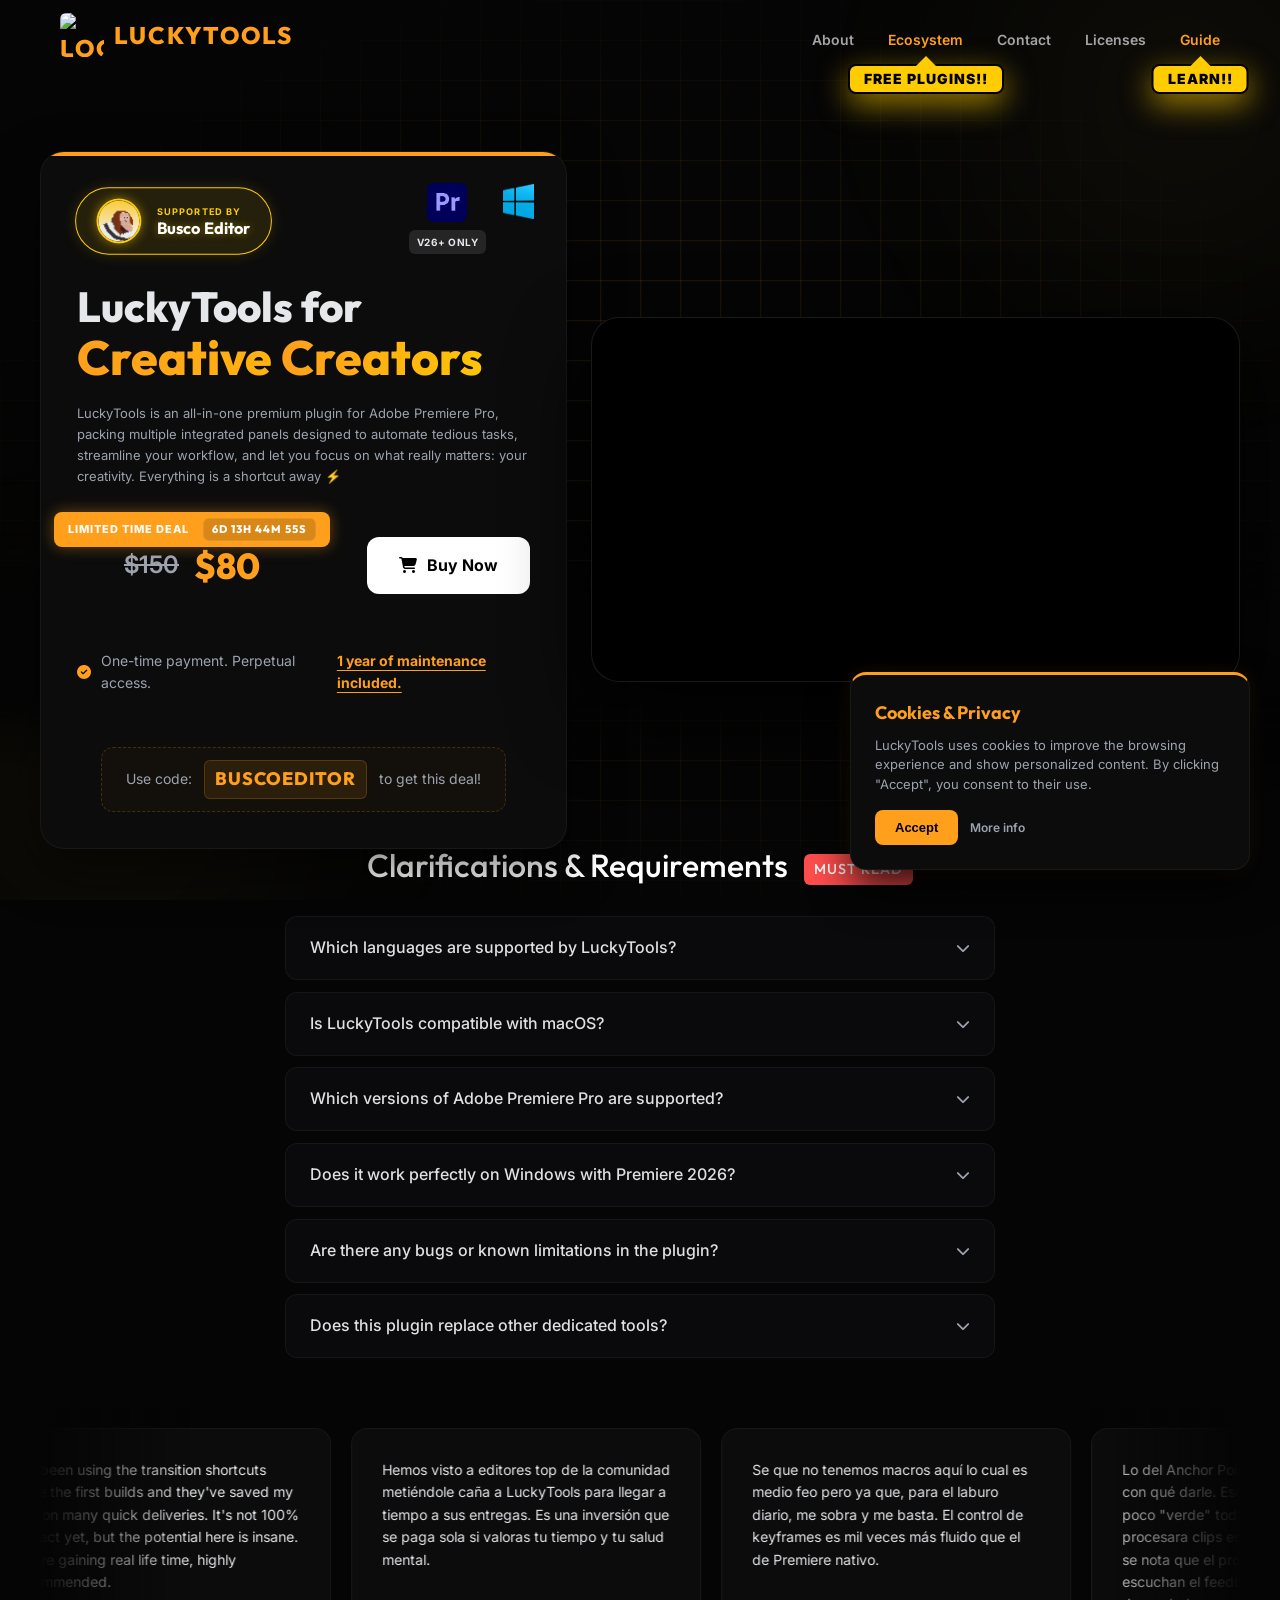
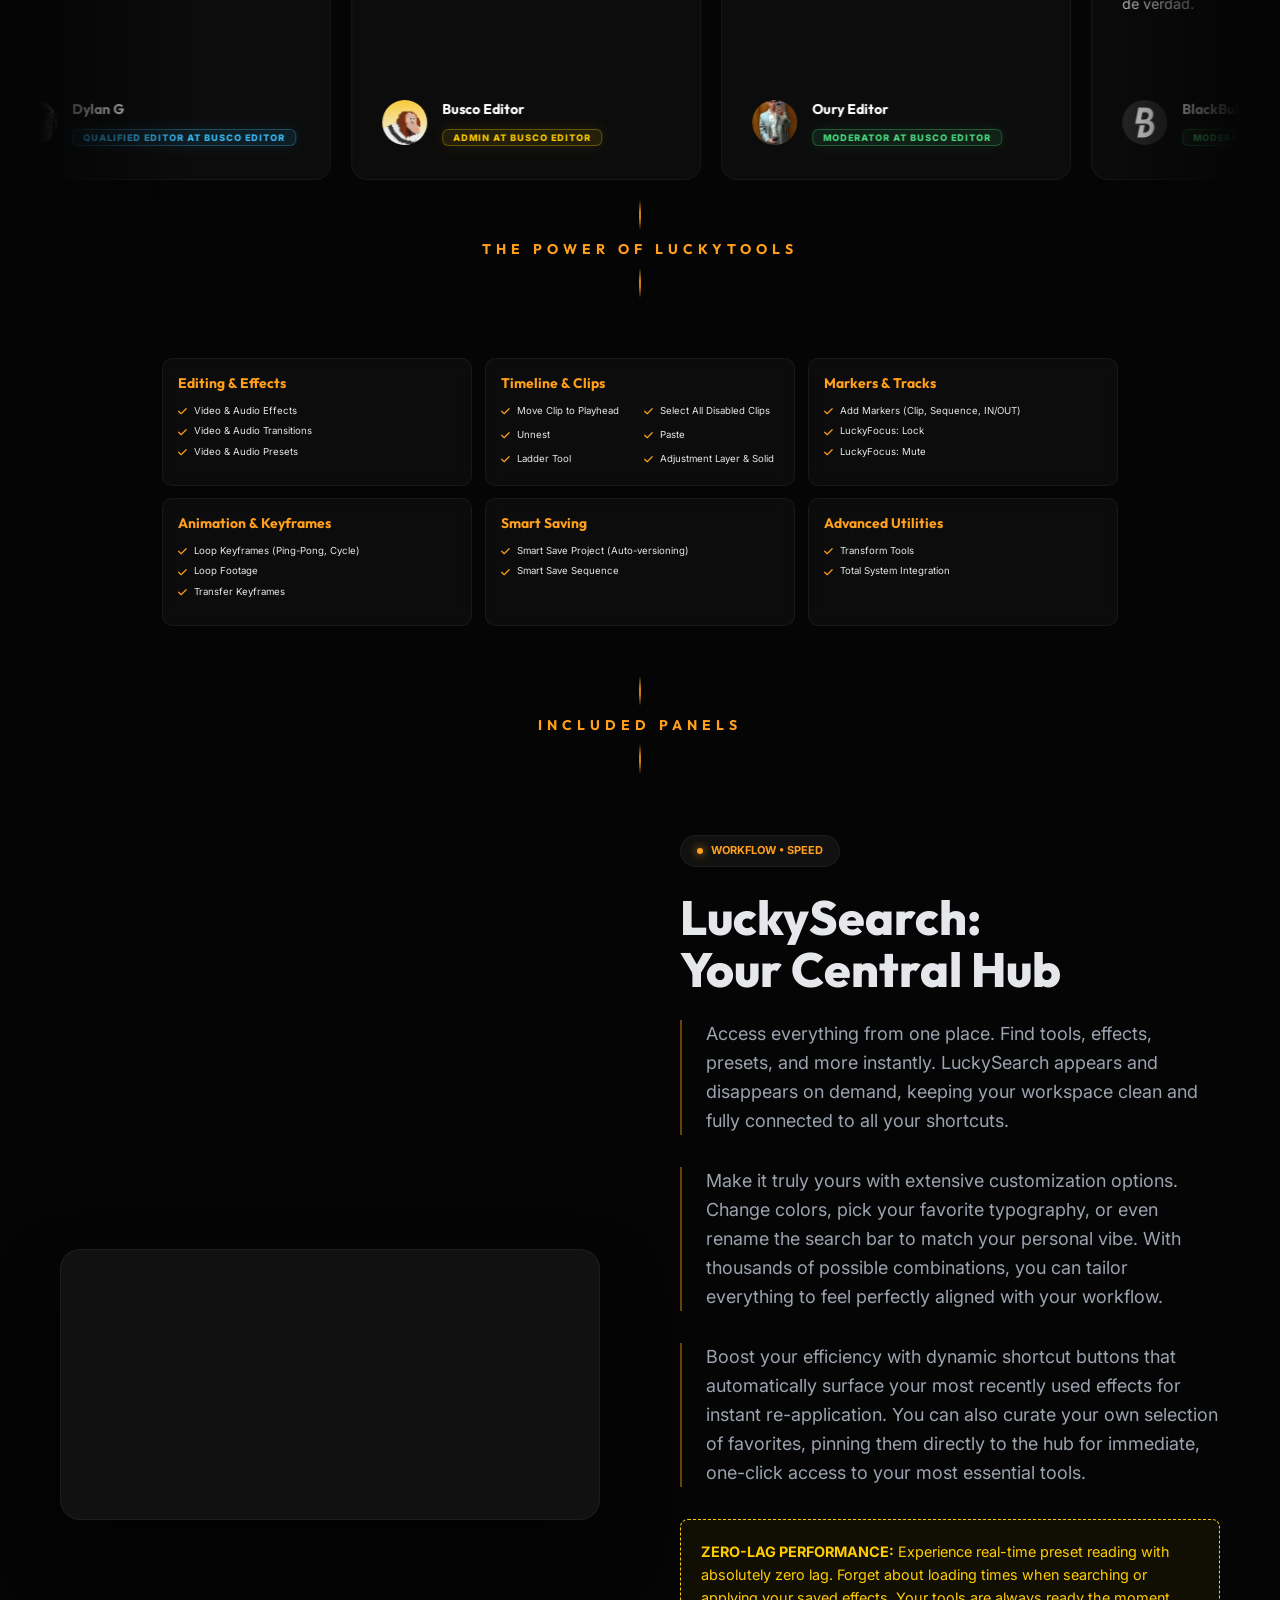
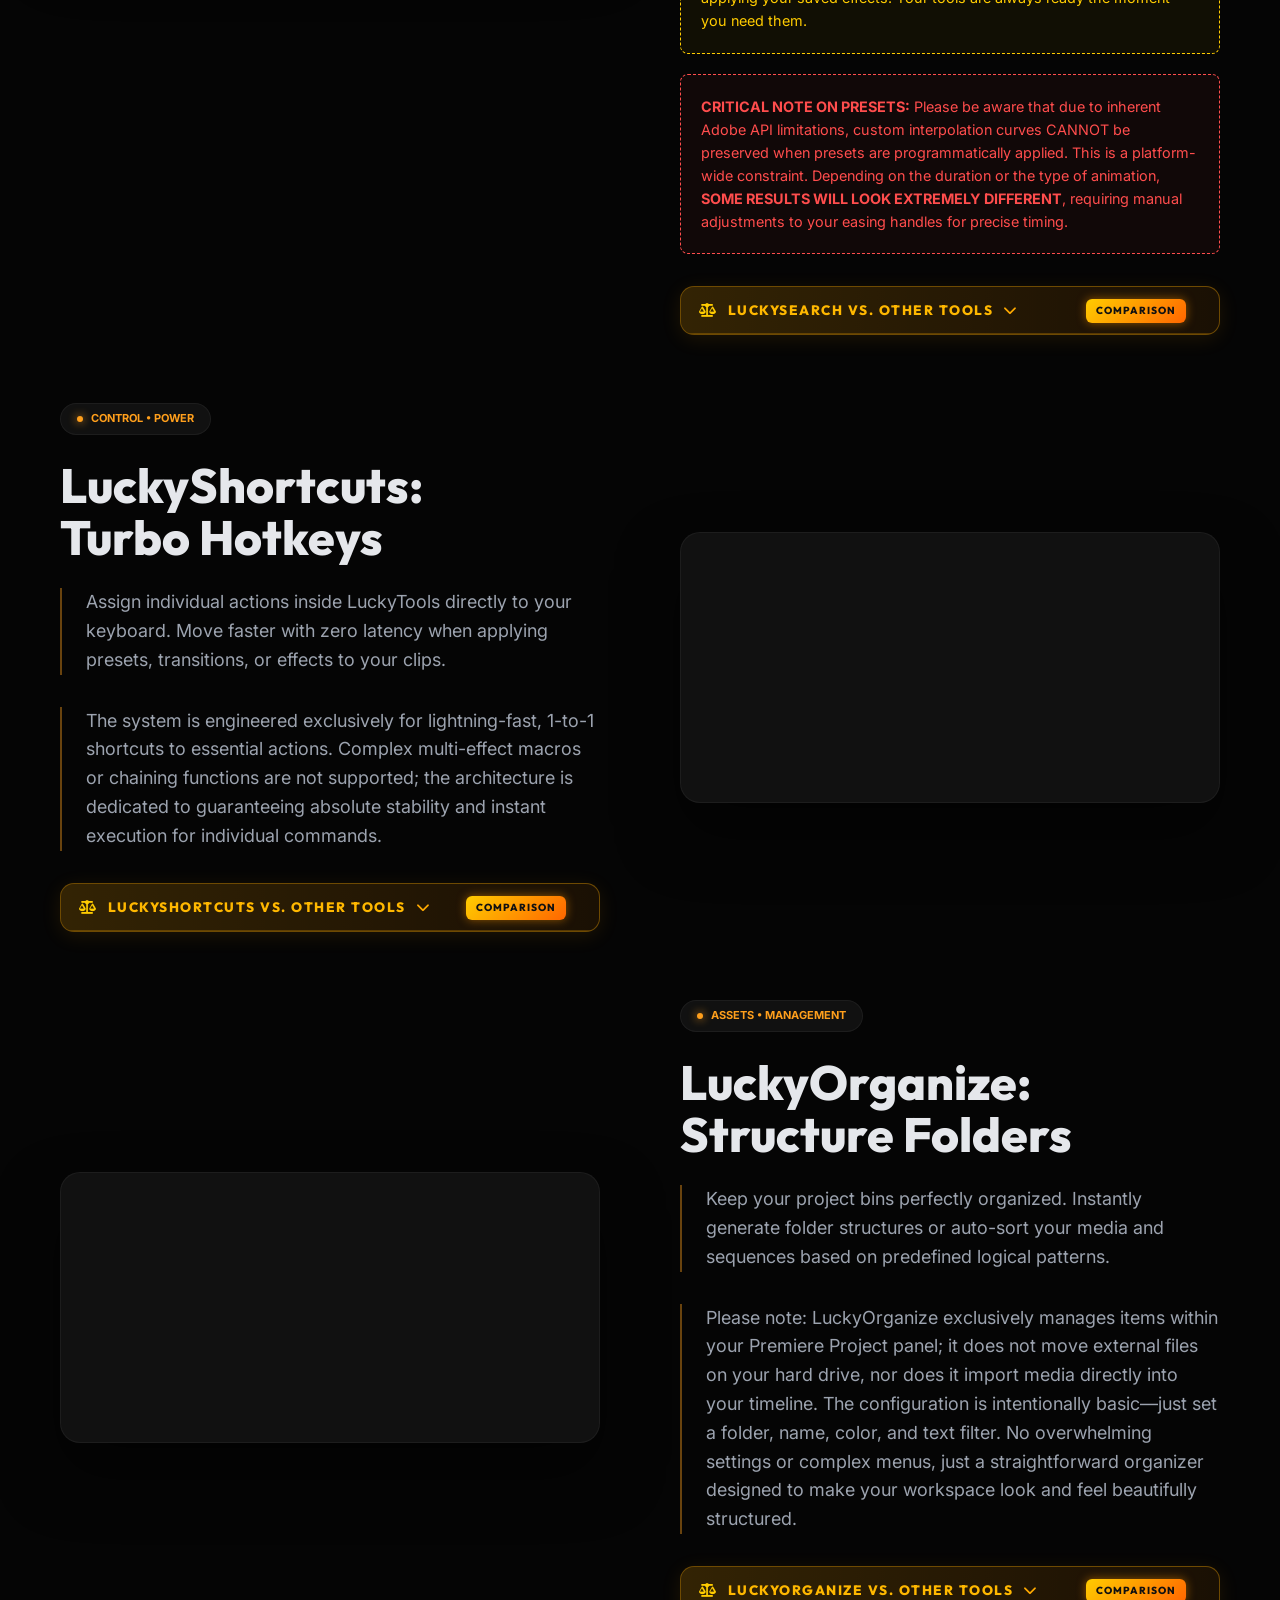
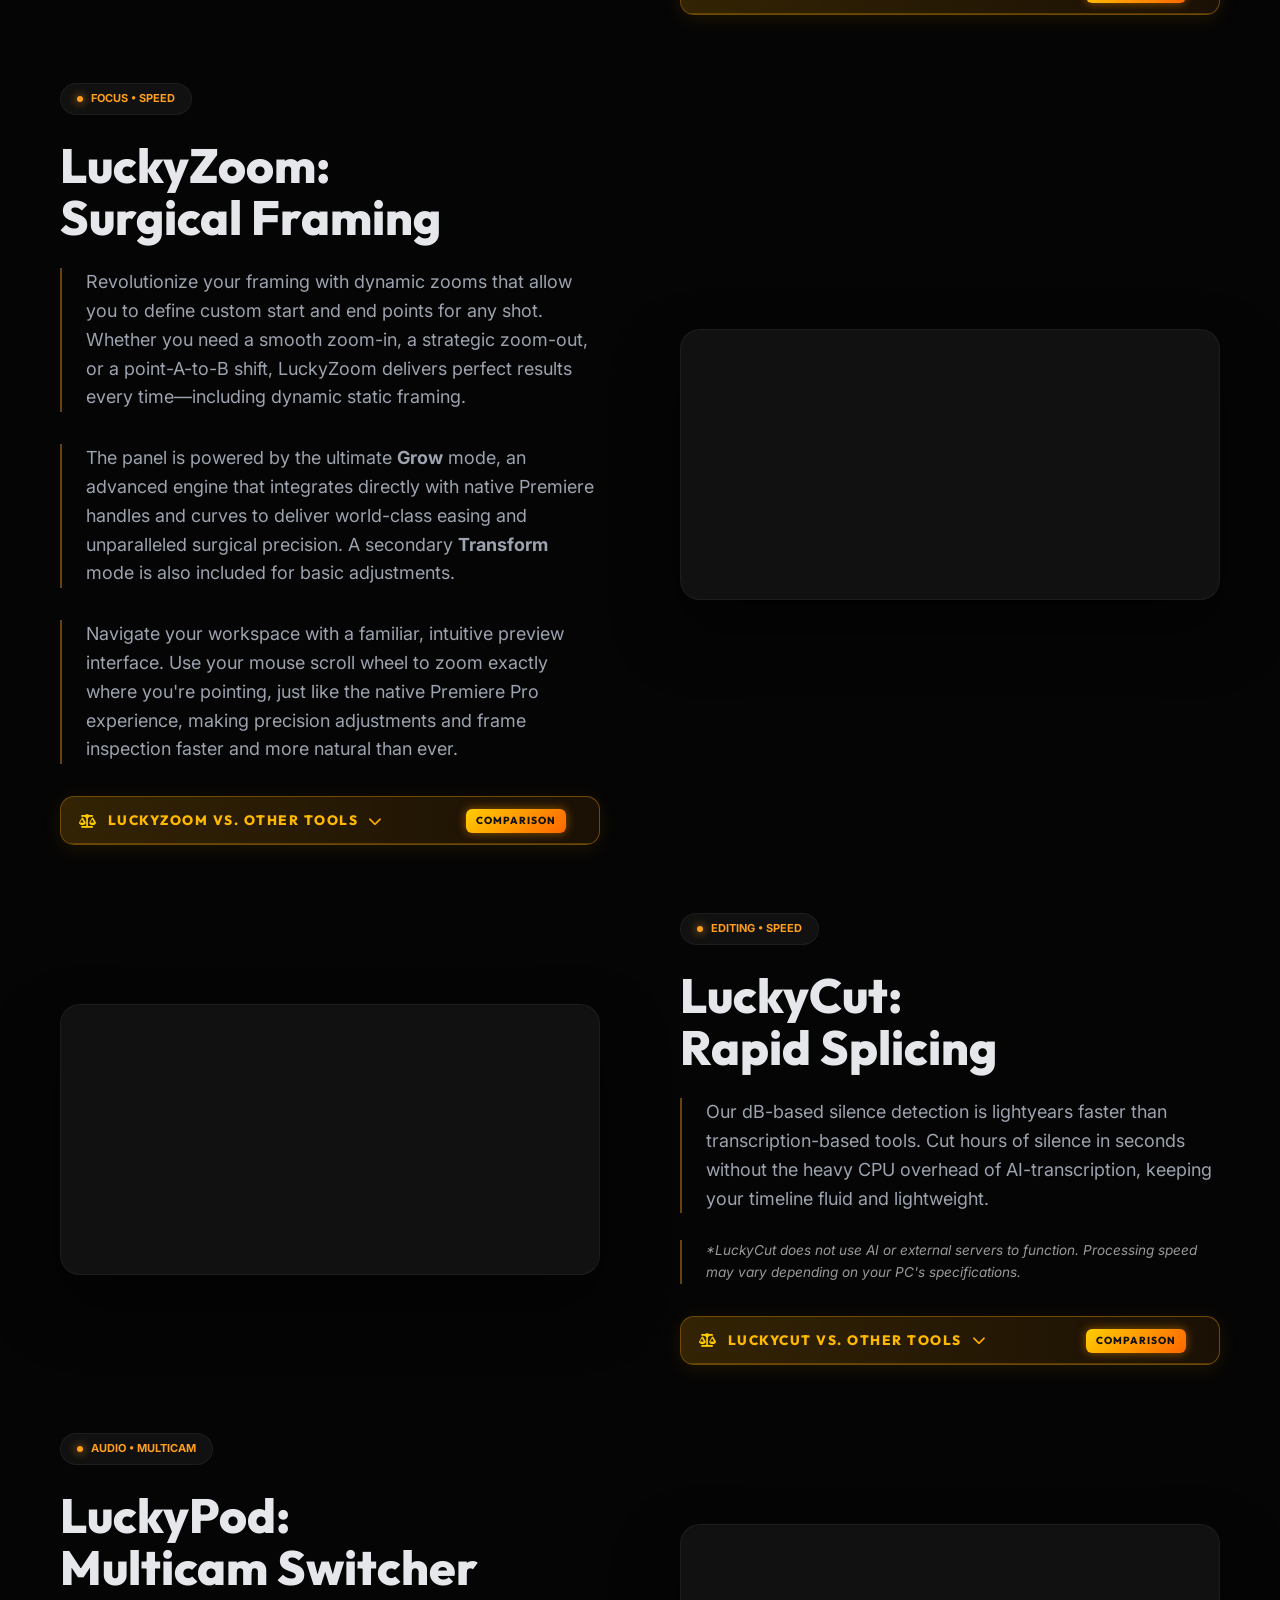
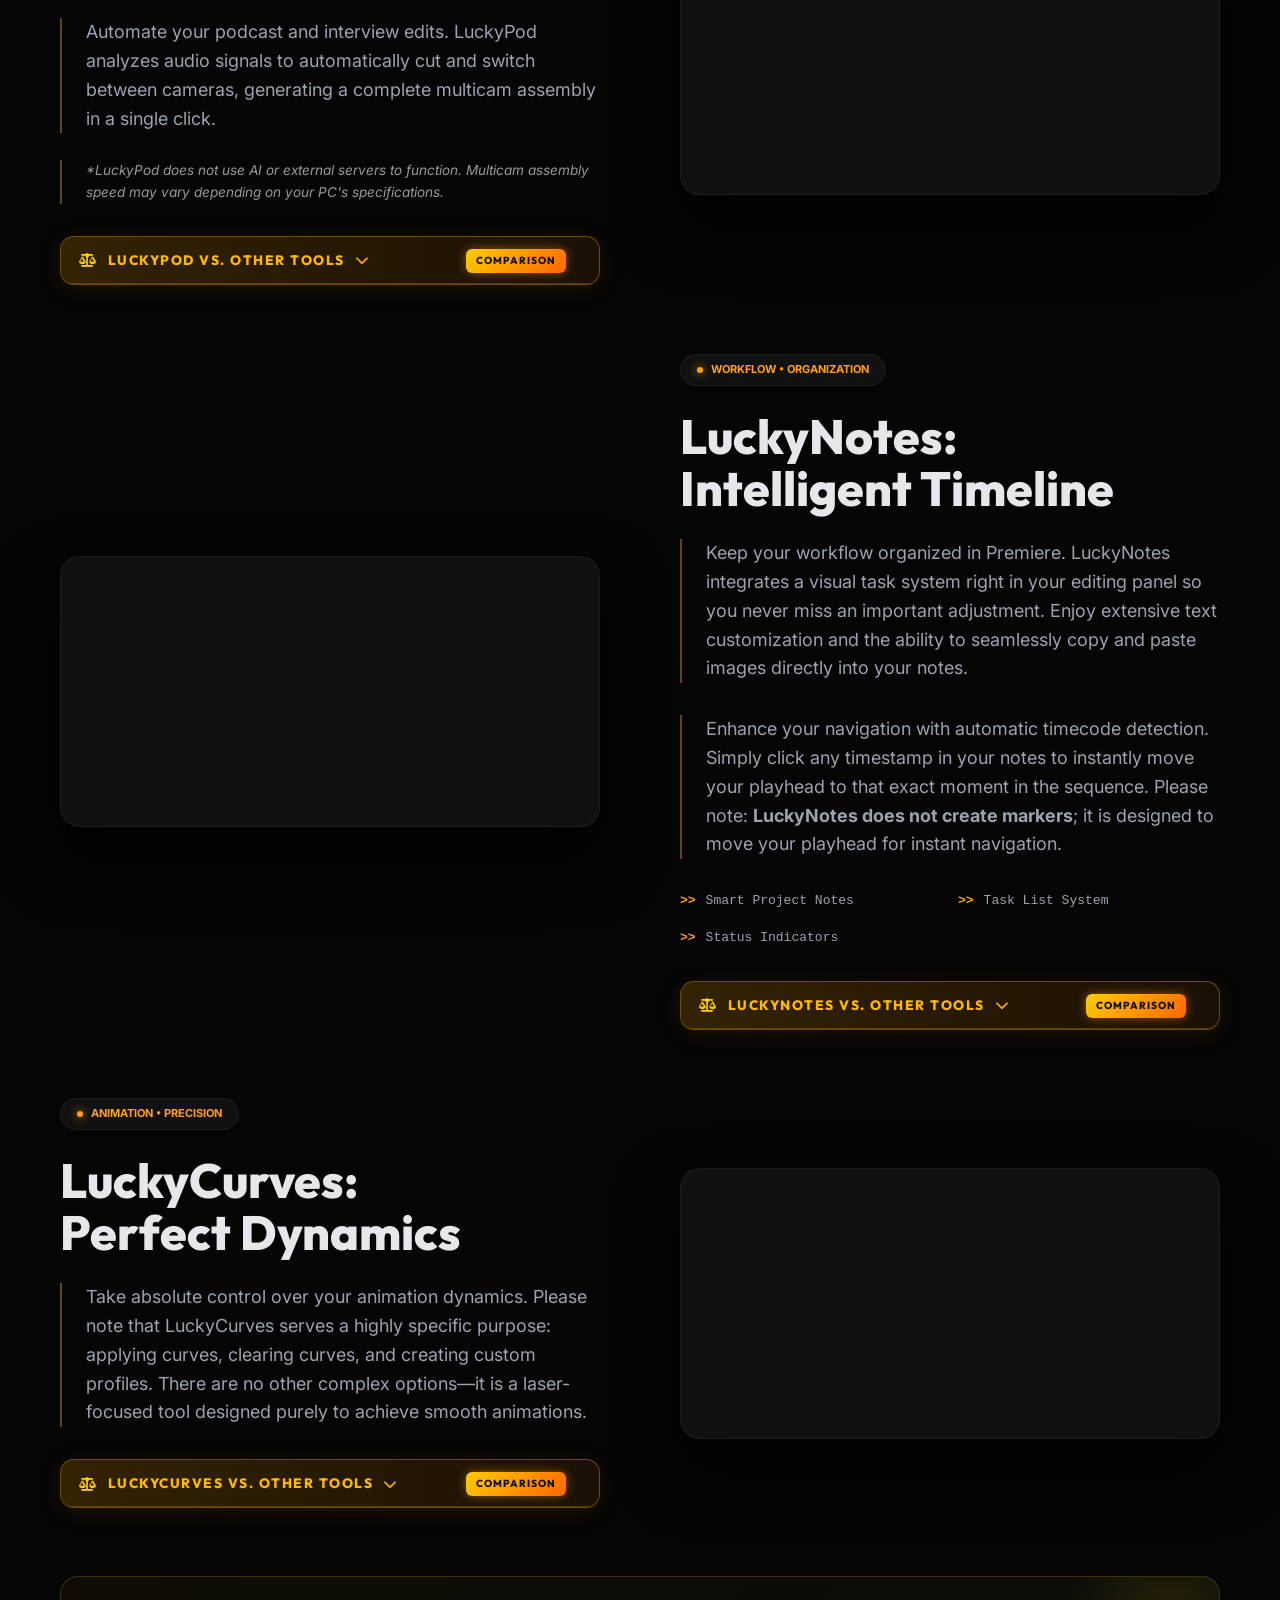
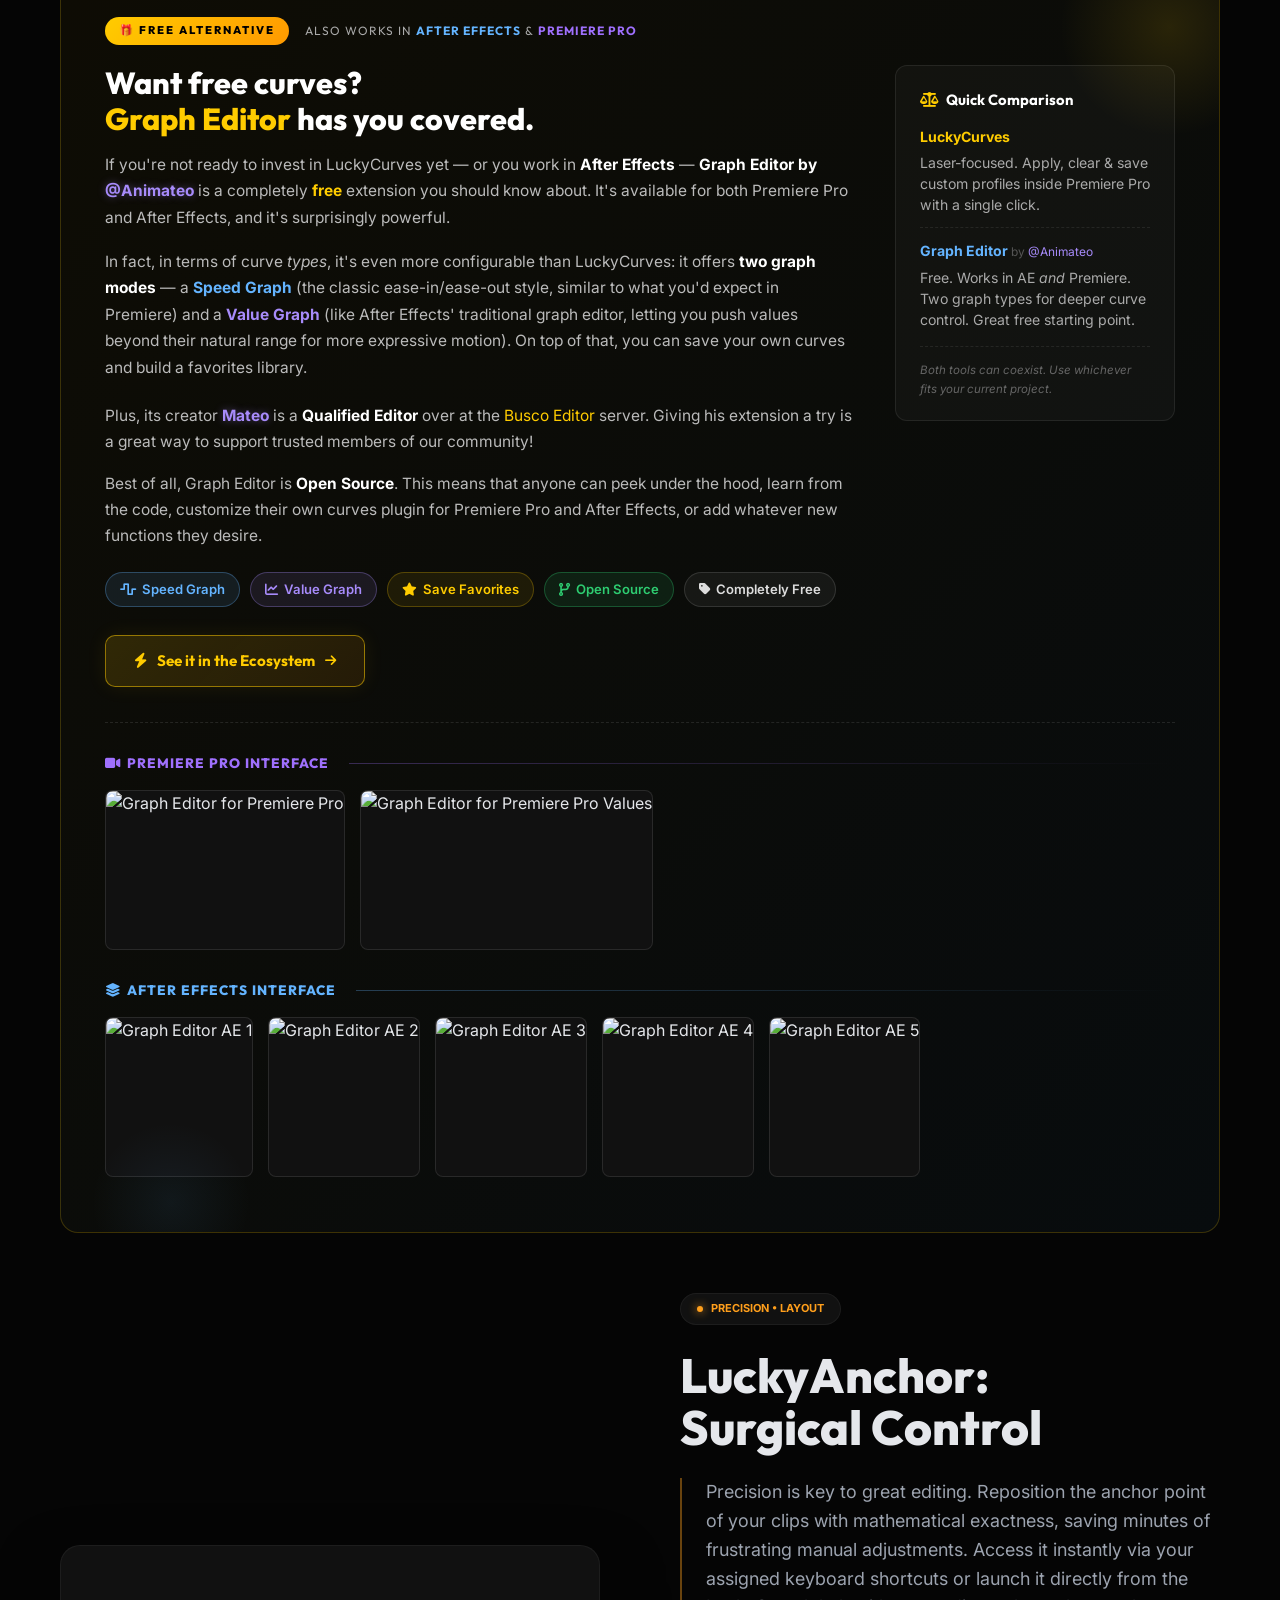
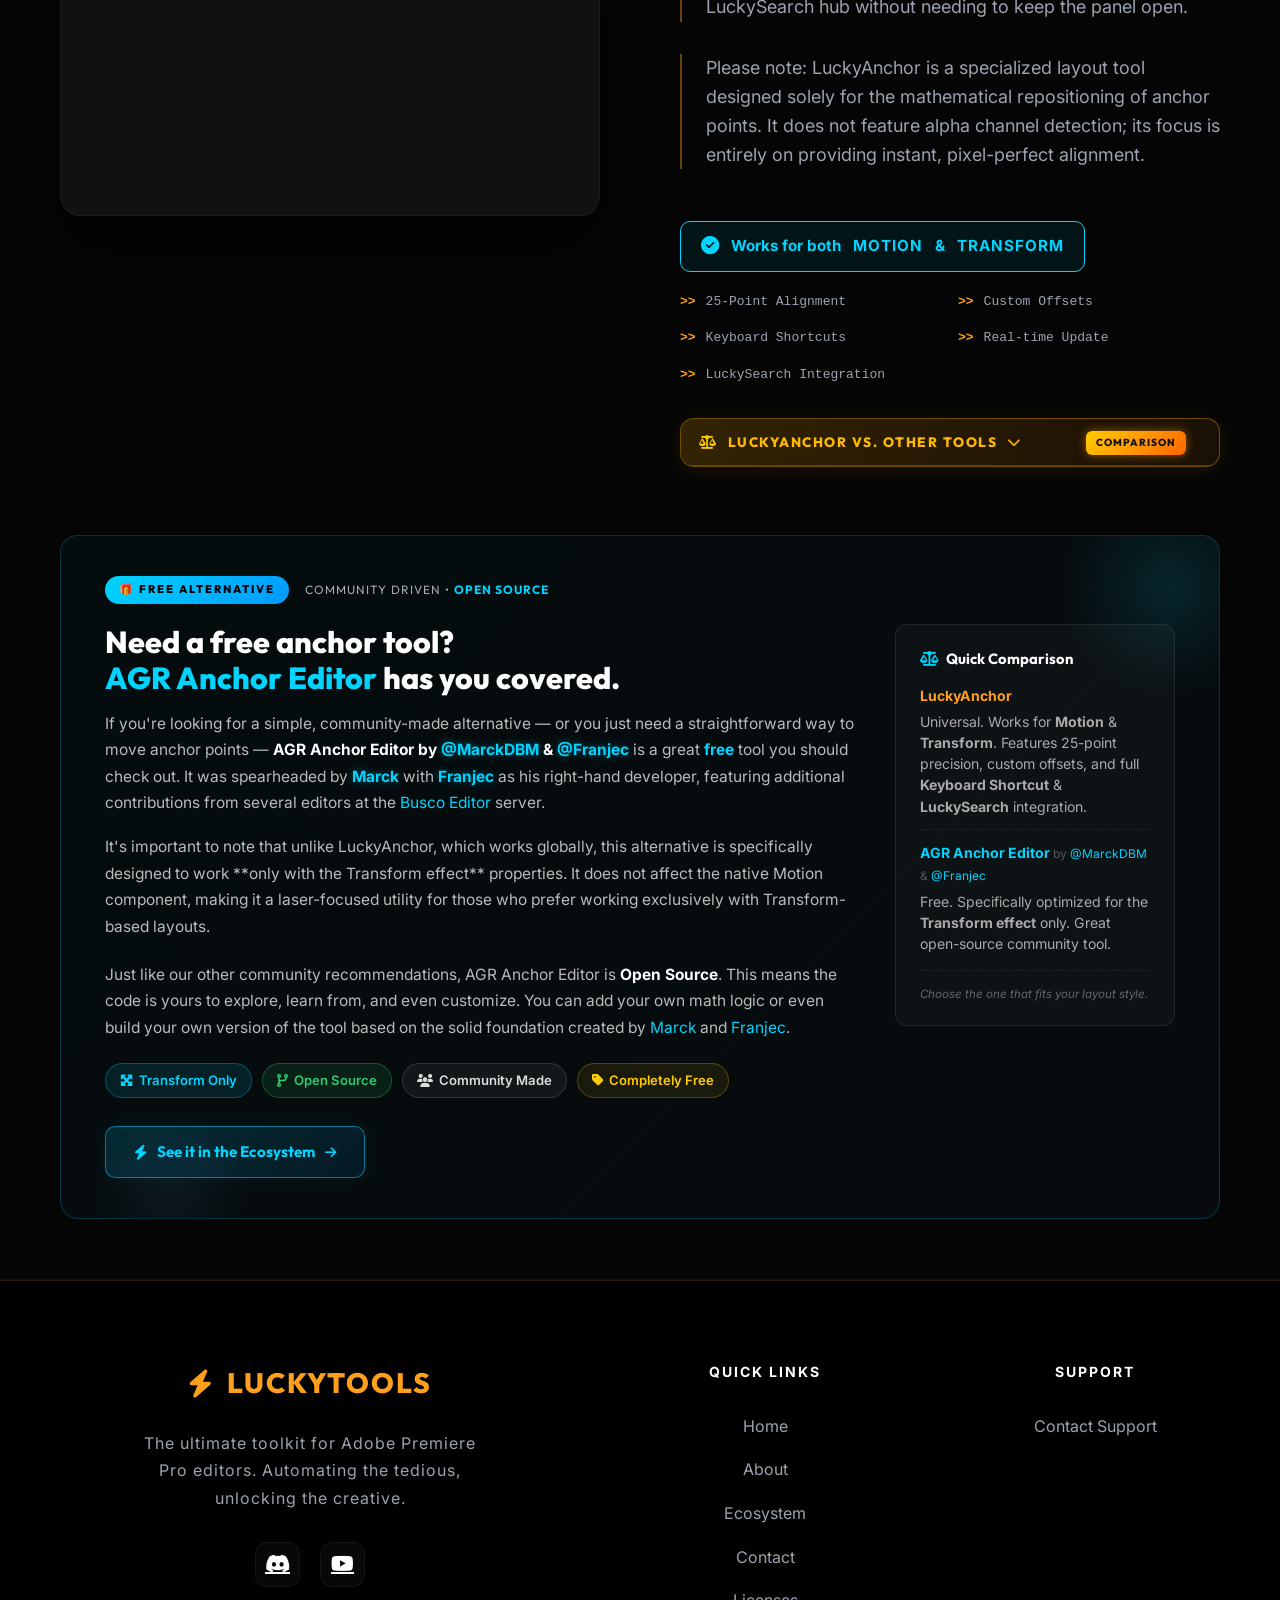
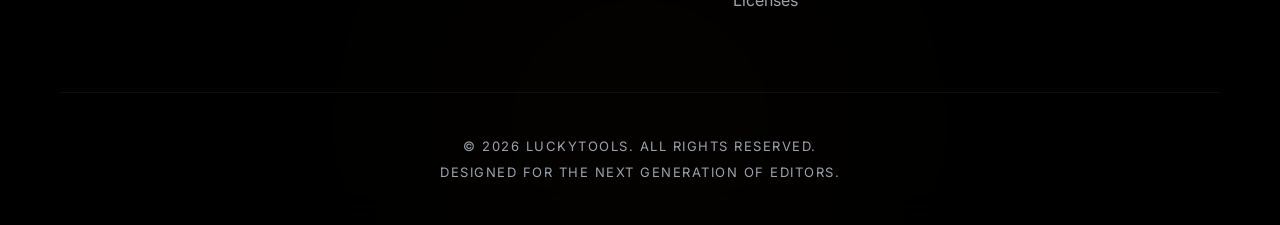
==== index.html @ 62c502c3 "Add files via upload" ====
<!DOCTYPE html>
<html lang="en">

<head>
    <meta charset="UTF-8">
    <meta name="viewport" content="width=device-width, initial-scale=1.0">
    <title>LuckyTools | Premium Premiere Pro Plugins</title>
    <link rel="icon" type="image/png" href="favicon.png?v=2">
    <link rel="shortcut icon" type="image/png" href="favicon.png?v=2">
    <link rel="stylesheet" href="style.css?v=2">
    <link rel="stylesheet" href="https://cdnjs.cloudflare.com/ajax/libs/font-awesome/6.4.0/css/all.min.css">
    <style>
        /* Force override max-height to ignore cached style.css */
        .faq-item.open .faq-answer {
            max-height: 1200px !important;
        }
        
        @keyframes warningBounce {
            0%, 20%, 50%, 80%, 100% {transform: translateY(0);}
            40% {transform: translateY(-5px);}
            60% {transform: translateY(-3px);}
        }
        .technical-warning {
            border: 1px dashed #ff4d4d;
            background: rgba(255, 77, 77, 0.05);
            color: #ff4d4d;
            padding: 20px;
            border-radius: 8px;
            margin-top: 20px;
            animation: warningBounce 3s infinite;
            font-size: 0.9em;
        }
        .technical-warning strong {
            color: #ff4d4d;
            text-transform: uppercase;
        }
        
        .speed-highlight {
            border: 1px dashed #ffcc00;
            background: rgba(255, 204, 0, 0.05);
            color: #ffcc00;
            padding: 20px;
            border-radius: 8px;
            margin-top: 20px;
            animation: warningBounce 3s infinite;
            font-size: 0.9em;
        }
        .speed-highlight strong {
            color: #ffcc00;
            text-transform: uppercase;
        }

        @keyframes subtle-glow {
            0%, 100% { box-shadow: 0 0 15px rgba(0, 212, 255, 0.15); }
            50% { box-shadow: 0 0 25px rgba(0, 212, 255, 0.3); }
        }
        .property-highlight {
            border: 1px solid #00d4ff;
            background: rgba(0, 212, 255, 0.08);
            color: #00d4ff;
            padding: 12px 20px;
            border-radius: 10px;
            margin: 20px 0;
            display: inline-flex;
            align-items: center;
            gap: 12px;
            font-size: 0.95em;
            font-weight: 700;
            animation: subtle-glow 3s infinite ease-in-out;
        }
        .property-highlight i {
            font-size: 1.2em;
        }
        .property-highlight span {
            text-transform: uppercase;
            letter-spacing: 1px;
        }

        /* Purchase Requirements Modal CSS */
        .req-modal-overlay {
            position: fixed;
            top: 0;
            left: 0;
            width: 100%;
            height: 100%;
            background: rgba(0, 0, 0, 0.85);
            backdrop-filter: blur(5px);
            display: none; /* Hidden by default */
            align-items: center;
            justify-content: center;
            z-index: 10000;
            opacity: 0;
            transition: opacity 0.3s ease;
        }
        .req-modal-overlay.show {
            display: flex;
            opacity: 1;
        }
        .req-modal-content {
            background: #151515;
            border: 1px solid #333;
            border-radius: 12px;
            max-width: 600px;
            width: 90%;
            box-shadow: 0 10px 30px rgba(0,0,0,0.5);
            transform: translateY(20px);
            transition: transform 0.3s ease;
            overflow: hidden;
            font-family: 'Outfit', sans-serif;
        }
        .req-modal-overlay.show .req-modal-content {
            transform: translateY(0);
        }
        .req-modal-header {
            background: rgba(255, 77, 77, 0.1);
            border-bottom: 1px solid #333;
            padding: 20px;
            display: flex;
            align-items: center;
        }
        .req-modal-body {
            padding: 20px 30px;
        }
        .req-modal-list {
            list-style: none;
            padding: 0;
            margin: 0;
        }
        .req-modal-list li {
            position: relative;
            padding-left: 20px;
            margin-bottom: 12px;
            font-size: 0.95em;
            color: #ddd;
            line-height: 1.4;
        }
        .req-modal-list li:before {
            content: "•";
            color: #ff9900;
            font-size: 1.5em;
            position: absolute;
            left: 0;
            top: -5px;
        }
        .req-modal-list strong {
            color: #ff9900;
        }
        .req-modal-footer {
            padding: 20px;
            border-top: 1px solid #333;
            display: flex;
            justify-content: flex-end;
            gap: 15px;
        }
        .req-btn-cancel {
            background: transparent;
            color: #aaa;
            border: 1px solid #555;
            padding: 10px 20px;
            border-radius: 6px;
            cursor: pointer;
            font-weight: 600;
            transition: all 0.2s;
        }
        .req-btn-cancel:hover {
            background: rgba(255,255,255,0.1);
            color: white;
        }
        .req-btn-confirm {
            background: #ffcc00;
            color: #000;
            border: none;
            padding: 10px 24px;
            border-radius: 6px;
            cursor: pointer;
            font-weight: 700;
            text-decoration: none;
            display: inline-flex;
            align-items: center;
            transition: all 0.2s;
        }
        .req-btn-confirm:hover {
            background: #ffdb4d;
            transform: translateY(-2px);
            box-shadow: 0 5px 15px rgba(255, 204, 0, 0.4);
        }

        /* ===== COMPARISON TABLE STYLES ===== */
        .comparison-table-wrapper {
            margin: 32px 0 8px 0;
            border-radius: 14px;
            overflow: hidden;
            border: 1px solid rgba(255, 170, 0, 0.4);
            background: rgba(255, 170, 0, 0.04);
            box-shadow: 0 4px 20px rgba(255, 170, 0, 0.1);
        }
        .comparison-table-header {
            display: flex;
            align-items: center;
            gap: 10px;
            padding: 12px 18px 10px 18px;
            background: linear-gradient(90deg, rgba(255, 170, 0, 0.15) 0%, rgba(255, 100, 0, 0.05) 100%);
            border-bottom: 1px solid rgba(255, 170, 0, 0.25);
            font-family: 'Outfit', sans-serif;
            font-size: 0.85em;
            font-weight: 800;
            text-transform: uppercase;
            letter-spacing: 1.5px;
            color: #ffb800;
            cursor: pointer;
            user-select: none;
            transition: all 0.3s;
        }
        .comparison-table-header::after {
            content: "COMPARISON";
            margin-left: auto;
            margin-right: 15px;
            background: linear-gradient(135deg, #ffcc00, #ff6600);
            color: #111;
            padding: 4px 10px;
            border-radius: 6px;
            font-size: 0.75em;
            font-weight: 800;
            letter-spacing: 1px;
            box-shadow: 0 0 10px rgba(255, 150, 0, 0.5);
        }
        .comparison-table-header:hover {
            background: linear-gradient(90deg, rgba(255, 170, 0, 0.25) 0%, rgba(255, 100, 0, 0.1) 100%);
        }
        .comparison-table-header i.toggle-icon {
            margin-left: 0; /* Changed from auto since ::after now takes up the auto space */
            transition: transform 0.3s ease;
            color: #ffaa00;
        }
        .comparison-table-wrapper.open .comparison-table-header i.toggle-icon {
            transform: rotate(180deg);
        }
        .comparison-table-body {
            max-height: 0;
            overflow: hidden;
            transition: max-height 0.45s ease;
        }
        .comparison-table-wrapper.open .comparison-table-body {
            max-height: 9999px;
            transition: max-height 0.6s ease;
        }
        .comp-table {
            width: 100%;
            border-collapse: collapse;
            font-family: 'Outfit', sans-serif;
            font-size: 0.85em;
        }
        .comp-table thead tr {
            background: rgba(255, 255, 255, 0.03);
            border-bottom: 1px solid rgba(255, 255, 255, 0.07);
        }
        .comp-table thead th {
            padding: 11px 16px;
            text-align: left;
            font-weight: 700;
            font-size: 0.82em;
            text-transform: uppercase;
            letter-spacing: 0.8px;
            color: #888;
        }
        .comp-table thead th:first-child {
            color: #ccc;
            width: 40%;
        }
        .comp-table thead th.col-lucky {
            color: #ffcc00;
        }
        .comp-table thead th.col-other {
            color: #64b4ff;
        }
        .comp-table tbody tr {
            border-bottom: 1px solid rgba(255, 255, 255, 0.04);
            transition: background 0.15s;
        }
        .comp-table tbody tr:last-child {
            border-bottom: none;
        }
        .comp-table tbody tr:hover {
            background: rgba(255, 255, 255, 0.025);
        }
        .comp-table tbody td {
            padding: 10px 16px;
            color: #bbb;
            vertical-align: middle;
        }
        .comp-table tbody td:first-child {
            color: #ddd;
            font-weight: 500;
        }
        .comp-table tbody td.ct-yes {
            color: #2ecc71;
            font-weight: 700;
        }
        .comp-table tbody td.ct-no {
            color: #e74c3c;
            font-weight: 700;
        }
        .comp-table tbody td.ct-partial {
            color: #f39c12;
            font-weight: 700;
        }
        .comp-table tbody td.ct-yes::before { content: "✓ "; }
        .comp-table tbody td.ct-no::before { content: "✕ "; }
        .comp-table tbody td.ct-partial::before { content: "◑ "; }
        .comp-table-note {
            padding: 10px 16px;
            font-size: 0.78em;
            color: #555;
            font-style: italic;
            border-top: 1px solid rgba(255,255,255,0.04);
            font-family: 'Outfit', sans-serif;
        }
    </style>
</head>

<body>
    <span id="translation-canary" style="position: absolute; width: 1px; height: 1px; overflow: hidden; clip: rect(0, 0, 0, 0); white-space: nowrap; border: 0;" translate="yes">Translate this sentence to see the magic.</span>
    <div class="video-bg-container">
        <iframe 
            data-yt-src="https://www.youtube.com/embed/zbo6jUGrwdk?autoplay=1&mute=1&loop=1&playlist=zbo6jUGrwdk&controls=0&showinfo=0&rel=0&modestbranding=1&disablekb=1&iv_load_policy=3&playsinline=1&vq=hd1080" 
            frameborder="0" 
            allow="autoplay; encrypted-media" 
            allowfullscreen>
        </iframe>
    </div>
    <div class="seam-hider"></div>

    <div class="bg-blobs">
        <div class="blob blob-1"></div>
        <div class="blob blob-2"></div>
    </div>

    <header class="container">
        <div class="logo">
            <a href="index.html" style="text-decoration: none; color: inherit; display: inline-flex; align-items: center; gap: 10px;">
                <img src="logo-demo.png" alt="Logo" class="header-logo">
                LuckyTools
            </a>
        </div>
        <nav>
            <a href="about.html">About</a>
            <div class="nav-eco-link" style="margin-left: 30px;">
                <a href="ecosystem.html" style="margin-left: 0; opacity: 1; color: var(--accent-color);">Ecosystem</a>
                <span class="free-badge">FREE PLUGINS!!</span>
            </div>
            <a href="contact.html">Contact</a>
            <a href="licenses.html">Licenses</a>
            <div class="nav-eco-link" style="margin-left: 30px;">
                <a href="guide.html" style="margin-left: 0; opacity: 1; color: var(--accent-color);">Guide</a>
                <span class="free-badge">LEARN!!</span>
            </div>
        </nav>
        <button class="hamburger-btn" id="hamburgerBtn" aria-label="Toggle navigation menu">
            <span></span>
            <span></span>
            <span></span>
        </button>
    </header>

    <div class="mobile-nav-overlay" id="mobileNavOverlay">
        <a href="index.html">Home</a>
        <div class="nav-overlay-divider"></div>
        <a href="about.html">About</a>
        <div class="nav-overlay-divider"></div>
        <div class="nav-eco-link" style="margin-left: 0; margin-bottom: 20px;">
            <a href="ecosystem.html" style="margin-left: 0; opacity: 1; color: var(--accent-color); font-size: 24px;">Ecosystem</a>
            <span class="free-badge" style="top: 40px;">FREE PLUGINS!!</span>
        </div>
        <div class="nav-overlay-divider"></div>
        <a href="contact.html">Contact</a>
        <div class="nav-overlay-divider"></div>
        <a href="licenses.html">Licenses</a>
        <div class="nav-overlay-divider"></div>
        <div class="nav-eco-link" style="margin-left: 0; margin-bottom: 20px;">
            <a href="guide.html" style="margin-left: 0; opacity: 1; color: var(--accent-color); font-size: 24px;">Guide</a>
            <span class="free-badge" style="top: 40px;">LEARN!!</span>
        </div>
    </div>

    <main>
        <!-- HERO SECTION -->
        <section class="hero container">
            <div class="hero-content-wrapper">
                <div class="hero-card-column">
                    <div class="hero-card load-pop">
                        <div class="hero-badges">
                            <div class="badge-item">
                                <img src="premiere.png" alt="Premiere Pro" class="app-icon">
                                <span>v26+ Only</span>
                            </div>
                            <div class="badge-item">
                                <img src="windows.png" alt="Windows" class="sys-icon">
                            </div>
                        </div>

                        <a href="https://x.com/BuscoEditor" target="_blank" class="support-badge" style="text-decoration: none; background: rgba(255, 204, 0, 0.1); border: 1px solid #ffcc00; box-shadow: 0 0 15px rgba(255, 204, 0, 0.15); transform: scale(1.02);">
                            <img src="busco.jpg" alt="Busco Editor" class="support-avatar" style="border: 2px solid #ffcc00; box-shadow: 0 0 10px rgba(255, 204, 0, 0.5);">
                            <div class="support-text">
                                <span class="support-label" style="color: #ffcc00; font-weight: 700; letter-spacing: 1px;">SUPPORTED BY</span>
                                <span class="support-name" translate="no" style="color: white; font-weight: bold; text-shadow: 0 0 8px rgba(255, 204, 0, 0.4);">Busco Editor</span>
                            </div>
                        </a>
                        <h1 translate="no">LuckyTools for <br> <span>Creative <span id="rotatingWord" class="word-rotate">Editors</span></span></h1>
                        <p>LuckyTools is an all-in-one premium plugin for Adobe Premiere Pro, packing multiple integrated panels designed to automate tedious tasks, streamline your workflow, and let you focus on what really matters: your creativity. Everything is a shortcut away ⚡</p>
                        <div class="hero-actions">
                            <div class="main-actions">
                                <div class="price-box">
                                    <div class="coming-soon bounce-anim" translate="no">Limited Time Deal <span id="dealTimer">7d 00h 00m</span></div>
                                    <span class="price-strikethrough">$150</span>
                                    <span class="price-current">$80</span>
                                </div>
                                <a href="#" id="buyNowBtn" class="btn-download">
                                    <i class="fas fa-shopping-cart"></i> Buy Now
                                </a>
                            </div>
                            <div class="license-info-simple">
                                <i class="fas fa-check-circle"></i> One-time payment. Perpetual access. <a href="licenses.html" class="more-info-link">1 year of maintenance included.</a>
                            </div>
                            <div class="discount-code" id="discountBox" title="Click to copy code" translate="no">
                                Use code: <span class="code-highlight" id="promoCode">BUSCOEDITOR</span> to get this deal!
                            </div>
                        </div>
                    </div>
                </div>

                <div class="hero-video-column load-pop-delay">
                    <div class="video-stack">
                        <div id="videoCardOne" class="premium-video-wrapper video-layer" style="display: none;" onclick="this.classList.contains('background') && swapVideos()">
                            <iframe 
                                id="promoVideo1"
                                data-yt-src="https://www.youtube.com/embed/kZjAILgHbWE?controls=1&mute=0&autoplay=0&rel=0&modestbranding=1&vq=hd1080&enablejsapi=1" 
                                title="LuckyTools PROMO ONE"
                                frameborder="0" 
                                allow="accelerometer; autoplay; clipboard-write; encrypted-media; gyroscope; picture-in-picture" 
                                allowfullscreen>
                            </iframe>

                        </div>
                        <div id="videoCardTwo" class="premium-video-wrapper video-layer" onclick="this.classList.contains('background') && swapVideos()">
                            <iframe 
                                id="promoVideo2"
                                loading="lazy"
                                data-yt-src="https://www.youtube.com/embed/kZjAILgHbWE?controls=1&mute=0&autoplay=0&rel=0&modestbranding=1&vq=hd1080&enablejsapi=1" 
                                title="LuckyTools PROMO TWO"
                                frameborder="0" 
                                allow="accelerometer; autoplay; clipboard-write; encrypted-media; gyroscope; picture-in-picture" 
                                allowfullscreen>
                            </iframe>
                        </div>
                        
                        <!-- Global Swap Button (Outside wrappers to maintain total opacity) -->
                        <div class="global-swap-btn" style="display: none;" onclick="swapVideos()">
                            <div class="swap-popup-cool">Watch Full Features</div>
                            <i class="fas fa-chevron-right"></i>
                        </div>

                    </div>
                </div>
            </div>
        </section>
        
        <!-- COMPATIBILITY FAQ SECTION -->
        <section class="faq-section container">
            <h2 class="reveal reveal-up" style="text-align: center; margin-bottom: 25px; font-family: 'Outfit', sans-serif;">
                Clarifications & Requirements 
                <span style="background: #ff4d4d; color: white; padding: 4px 10px; border-radius: 6px; font-size: 0.45em; vertical-align: middle; text-transform: uppercase; animation: warningBounce 3s infinite; display: inline-block; margin-left: 10px; letter-spacing: 1px;">Must Read</span>
            </h2>
            <div class="faq-accordion">
                <div class="faq-item reveal reveal-left delay-1" onclick="this.classList.toggle('open')">
                    <div class="faq-question">
                        Which languages are supported by LuckyTools?
                        <i class="fas fa-chevron-down"></i>
                    </div>
                    <div class="faq-answer">
                        <p>LuckyTools is **exclusively compatible with Adobe Premiere Pro in English or Spanish**. We have prioritized these two languages because they are the most widely used among editors. Supporting additional languages is an extremely heavy task, so we haven't implemented it yet. To ensure the plugin functions correctly, please make sure your Premiere Pro installation is set to either English or Spanish.</p>
                    </div>
                </div>

                <div class="faq-item reveal reveal-right delay-2" onclick="this.classList.toggle('open')">
                    <div class="faq-question">
                        Is LuckyTools compatible with macOS?
                        <i class="fas fa-chevron-down"></i>
                    </div>
                    <div class="faq-answer">
                        <p>Currently, LuckyTools is <strong>exclusively available for Windows</strong>. I do not support macOS at this time. If you are a Mac user, <strong>I kindly ask that you refrain from purchasing the plugin</strong>, as it will not function on your system. I hope to explore Mac support in the future, but for now, this is a Windows-only toolkit.</p>
                    </div>
                </div>
                
                <div class="faq-item reveal reveal-left delay-3" onclick="this.classList.toggle('open')">
                    <div class="faq-question">
                        Which versions of Adobe Premiere Pro are supported?
                        <i class="fas fa-chevron-down"></i>
                    </div>
                    <div class="faq-answer">
                        <p>I guarantee 100% stable performance only for <strong>Adobe Premiere Pro 2026 (v26.0) or higher</strong>. While the tools may load on versions below v26, they are prone to significant bugs and instability. Please be advised that <strong>I do not offer refunds</strong> for issues resulting from use on unsupported legacy versions. I strongly recommend updating your software before purchase.</p>
                    </div>
                </div>

                <div class="faq-item reveal reveal-right delay-4" onclick="this.classList.toggle('open')">
                    <div class="faq-question">
                        Does it work perfectly on Windows with Premiere 2026?
                        <i class="fas fa-chevron-down"></i>
                    </div>
                    <div class="faq-answer">
                        <p>Yes! LuckyTools is natively built and optimized for Windows environments. When paired with Premiere Pro 2026, you will experience high feature compatibility, good stability, and a smooth editing workflow.</p>
                    </div>
                </div>

                <div class="faq-item reveal reveal-left delay-5" onclick="this.classList.toggle('open')">
                    <div class="faq-question">
                        Are there any bugs or known limitations in the plugin?
                        <i class="fas fa-chevron-down"></i>
                    </div>
                    <div class="faq-answer">
                        <p>Transparency is key: LuckyTools was built from the ground up with AI assistance. While it is an optimized and stable tool, it’s important to understand that it may not be as polished as software developed by large teams over many years. Because it was created with the help of AI, you might run into some quirks or minor bugs that wouldn’t be there in massive corporate tools.</p>
                        <p>This is an evolving project. Please keep this in mind before purchasing; your support directly funds the ongoing updates and fixes that make these tools better for every editor in the community!</p>
                    </div>
                </div>

                <div class="faq-item reveal reveal-right delay-6" onclick="this.classList.toggle('open')">
                    <div class="faq-question">
                        Does this plugin replace other dedicated tools?
                        <i class="fas fa-chevron-down"></i>
                    </div>
                    <div class="faq-answer">
                        <p>It does not intend to. The focus with LuckyTools is to group everyday functions to speed up workflows quickly and easily. Because of this, the tools are straightforward in terms of configuration and depth—the goal is to maintain ease of use without overwhelming settings or complex menus.</p>
                        <p>LuckyTools values the hard work and dedication of the developers behind established tools and does not seek to replace them. Their dedicated plugins are optimized and comprehensive. LuckyTools is a tool developed for editors, by editors, aiming to make the job just a little bit easier. If highly advanced features are required, those specialized alternatives remain the best option.</p>
                        <p><strong>Ultimately, the true vision behind LuckyTools is to act as a unified ecosystem</strong>, where all its panels and tools communicate seamlessly with each other to multiply your efficiency across the entire editing process.</p>
                    </div>
                </div>
            </div>
        </section>

        <!-- REVIEWS SECTION -->
        <section class="reviews-section container">

            <div class="reviews-marquee">
                <div class="reviews-track">
                    
                    <!-- Original 4 Reviews -->
                    <!-- Review 1 -->
                    <div class="review-card">
                        <p class="review-text">I've been using the transition shortcuts since the first builds and they've saved my skin on many quick deliveries. It's not 100% perfect yet, but the potential here is insane. You're gaining real life time, highly recommended.</p>
                        <div class="reviewer-info">
                            <a href="https://x.com/gezfilms" target="_blank" class="reviewer-profile-link">
                                <img src="dylan.jpg" alt="Dylan G" class="avatar">
                            </a>
                            <div class="reviewer-details">
                                <a href="https://x.com/gezfilms" target="_blank">
                                    <span class="reviewer-name">Dylan G</span>
                                </a>
                                <a href="https://discord.gg/hEa7TpDhGP" target="_blank">
                                    <span class="reviewer-role role-qualified">Qualified Editor at Busco Editor</span>
                                </a>
                            </div>
                        </div>
                    </div>

                    <!-- Review 2 -->
                    <div class="review-card">
                        <p class="review-text">Hemos visto a editores top de la comunidad metiéndole caña a LuckyTools para llegar a tiempo a sus entregas. Es una inversión que se paga sola si valoras tu tiempo y tu salud mental.</p>
                        <div class="reviewer-info">
                            <a href="https://x.com/BuscoEditor" target="_blank" class="reviewer-profile-link">
                                <img src="busco.jpg" alt="Busco Editor" class="avatar">
                            </a>
                            <div class="reviewer-details">
                                <a href="https://x.com/BuscoEditor" target="_blank">
                                    <span class="reviewer-name">Busco Editor</span>
                                </a>
                                <a href="https://discord.gg/hEa7TpDhGP" target="_blank">
                                    <span class="reviewer-role role-admin">Admin at Busco Editor</span>
                                </a>
                            </div>
                        </div>
                    </div>

                    <!-- Review 3 -->
                    <div class="review-card">
                        <p class="review-text">Se que no tenemos macros aquí lo cual es medio feo pero ya que, para el laburo diario, me sobra y me basta. El control de keyframes es mil veces más fluido que el de Premiere nativo.</p>
                        <div class="reviewer-info">
                            <a href="https://x.com/Giovanni_0108" target="_blank" class="reviewer-profile-link">
                                <img src="oury.jpg" alt="Oury Editor" class="avatar">
                            </a>
                            <div class="reviewer-details">
                                <a href="https://x.com/Giovanni_0108" target="_blank">
                                    <span class="reviewer-name">Oury Editor</span>
                                </a>
                                <a href="https://discord.gg/hEa7TpDhGP" target="_blank">
                                    <span class="reviewer-role role-mod">Moderator at Busco Editor</span>
                                </a>
                            </div>
                        </div>
                    </div>

                    <!-- Review 4 -->
                    <div class="review-card">
                        <p class="review-text">Lo del Anchor Point es quirúrgico, no hay con qué darle. Eso sí, el Unnest está un poco "verde" todavía y me gustaría que procesara clips en lote en la v2. Al menos se nota que el proyecto está vivo y escuchan el feedback de los que editamos de verdad.</p>
                        <div class="reviewer-info">
                            <a href="https://x.com/BlackBullAE" target="_blank" class="reviewer-profile-link">
                                <img src="blackbull.jpg" alt="BlackBull Designer" class="avatar">
                            </a>
                            <div class="reviewer-details">
                                <a href="https://x.com/BlackBullAE" target="_blank">
                                    <span class="reviewer-name">BlackBull Designer</span>
                                </a>
                                <a href="https://discord.gg/hEa7TpDhGP" target="_blank">
                                    <span class="reviewer-role role-mod">Moderator at Busco Editor</span>
                                </a>
                            </div>
                        </div>
                    </div>

                    <!-- Review 5 -->
                    <div class="review-card">
                        <p class="review-text">Un cambio total para mi flujo. Es un poco incómodo no tener botón de deshacer en LuckySearch, pero ya ni modo, el tiempo que ahorro es increíble. ¡Esperando la v2.0!</p>
                        <div class="reviewer-info">
                            <a href="https://x.com/YermacJ" target="_blank" class="reviewer-profile-link">
                                <img src="ermac.jpg" alt="Ermac" class="avatar">
                            </a>
                            <div class="reviewer-details">
                                <a href="https://x.com/YermacJ" target="_blank">
                                    <span class="reviewer-name">Ermac</span>
                                </a>
                                <a href="https://discord.gg/hEa7TpDhGP" target="_blank">
                                    <span class="reviewer-role role-editor">Editor</span>
                                </a>
                            </div>
                        </div>
                    </div>
                    
                    <!-- Review 6 -->
                    <div class="review-card">
                        <p class="review-text">Ta' bueno, ahorra tiempo y "plata", aun le falta refinar varias cosas pero si se sigue actualizando irá bien. La personalización está buena pero está demasiado centrado en ello más que algunas funciones, espero que lleguen más actualizaciones o sino me vuelvo pirata y lo publico gratis a todos</p>
                        <div class="reviewer-info">
                            <a href="https://www.youtube.com/@MarckDBM" target="_blank" class="reviewer-profile-link">
                                <img src="marck.jpg?v=1" alt="Marck" class="avatar">
                            </a>
                            <div class="reviewer-details">
                                <a href="https://www.youtube.com/@MarckDBM" target="_blank">
                                    <span class="reviewer-name">MarckDBM</span>
                                </a>
                                <a href="https://discord.gg/hEa7TpDhGP" target="_blank">
                                    <span class="reviewer-role role-mod">Moderator at Busco Editor</span>
                                </a>
                                <span class="reviewer-role role-pony">Pony</span>
                                <span class="reviewer-role role-unemployed">Unemployed</span>
                            </div>
                        </div>
                    </div>
                    <!-- Duplicated 4 Reviews for seamless loop -->
                    <!-- Review 1 -->
                    <div class="review-card">
                        <p class="review-text">I've been using the transition shortcuts since the first builds and they've saved my skin on many quick deliveries. It's not 100% perfect yet, but the potential here is insane. You're gaining real life time, highly recommended.</p>
                        <div class="reviewer-info">
                            <a href="https://x.com/gezfilms" target="_blank" class="reviewer-profile-link">
                                <img src="dylan.jpg" alt="Dylan G" class="avatar">
                            </a>
                            <div class="reviewer-details">
                                <a href="https://x.com/gezfilms" target="_blank">
                                    <span class="reviewer-name">Dylan G</span>
                                </a>
                                <a href="https://discord.gg/hEa7TpDhGP" target="_blank">
                                    <span class="reviewer-role role-qualified">Qualified Editor at Busco Editor</span>
                                </a>
                            </div>
                        </div>
                    </div>

                    <!-- Review 2 -->
                    <div class="review-card">
                        <p class="review-text">Hemos visto a editores top de la comunidad metiéndole caña a LuckyTools para llegar a tiempo a sus entregas. Es una inversión que se paga sola si valoras tu tiempo y tu salud mental.</p>
                        <div class="reviewer-info">
                            <a href="https://x.com/BuscoEditor" target="_blank" class="reviewer-profile-link">
                                <img src="busco.jpg" alt="Busco Editor" class="avatar">
                            </a>
                            <div class="reviewer-details">
                                <a href="https://x.com/BuscoEditor" target="_blank">
                                    <span class="reviewer-name">Busco Editor</span>
                                </a>
                                <a href="https://discord.gg/hEa7TpDhGP" target="_blank">
                                    <span class="reviewer-role role-admin">Admin at Busco Editor</span>
                                </a>
                            </div>
                        </div>
                    </div>

                    <!-- Review 3 -->
                    <div class="review-card">
                        <p class="review-text">Se que no tenemos macros aquí lo cual es medio feo pero ya que, para el laburo diario, me sobra y me basta. El control de keyframes es mil veces más fluido que el de Premiere nativo.</p>
                        <div class="reviewer-info">
                            <a href="https://x.com/Giovanni_0108" target="_blank" class="reviewer-profile-link">
                                <img src="oury.jpg" alt="Oury Editor" class="avatar">
                            </a>
                            <div class="reviewer-details">
                                <a href="https://x.com/Giovanni_0108" target="_blank">
                                    <span class="reviewer-name">Oury Editor</span>
                                </a>
                                <a href="https://discord.gg/hEa7TpDhGP" target="_blank">
                                    <span class="reviewer-role role-mod">Moderator at Busco Editor</span>
                                </a>
                            </div>
                        </div>
                    </div>

                    <!-- Review 4 -->
                    <div class="review-card">
                        <p class="review-text">Lo del Anchor Point es quirúrgico, no hay con qué darle. Eso sí, el Unnest está un poco "verde" todavía y me gustaría que procesara clips en lote en la v2. Al menos se nota que el proyecto está vivo y escuchan el feedback de los que editamos de verdad.</p>
                        <div class="reviewer-info">
                            <a href="https://x.com/BlackBullAE" target="_blank" class="reviewer-profile-link">
                                <img src="blackbull.jpg" alt="BlackBull Designer" class="avatar">
                            </a>
                            <div class="reviewer-details">
                                <a href="https://x.com/BlackBullAE" target="_blank">
                                    <span class="reviewer-name">BlackBull Designer</span>
                                </a>
                                <a href="https://discord.gg/hEa7TpDhGP" target="_blank">
                                    <span class="reviewer-role role-mod">Moderator at Busco Editor</span>
                                </a>
                            </div>
                        </div>
                    </div>

                    <!-- Review 5 -->
                    <div class="review-card">
                        <p class="review-text">Un cambio total para mi flujo. Es un poco incómodo no tener botón de deshacer en LuckySearch, pero ya ni modo, el tiempo que ahorro es increíble. ¡Esperando la v2.0!</p>
                        <div class="reviewer-info">
                            <a href="https://x.com/YermacJ" target="_blank" class="reviewer-profile-link">
                                <img src="ermac.jpg" alt="Ermac" class="avatar">
                            </a>
                            <div class="reviewer-details">
                                <a href="https://x.com/YermacJ" target="_blank">
                                    <span class="reviewer-name">Ermac</span>
                                </a>
                                <a href="https://discord.gg/hEa7TpDhGP" target="_blank">
                                    <span class="reviewer-role role-editor">Editor</span>
                                </a>
                            </div>
                        </div>
                    </div>

                    <!-- Review 6 -->
                    <div class="review-card">
                        <p class="review-text">Ta' bueno, ahorra tiempo y "plata", aun le falta refinar varias cosas pero si se sigue actualizando irá bien. La personalización está buena pero está demasiado centrado en ello más que algunas funciones, espero que lleguen más actualizaciones o sino me vuelvo pirata y lo publico gratis a todos</p>
                        <div class="reviewer-info">
                            <a href="https://www.youtube.com/@MarckDBM" target="_blank" class="reviewer-profile-link">
                                <img src="marck.jpg?v=1" alt="Marck" class="avatar">
                            </a>
                            <div class="reviewer-details">
                                <a href="https://www.youtube.com/@MarckDBM" target="_blank">
                                    <span class="reviewer-name">MarckDBM</span>
                                </a>
                                <a href="https://discord.gg/hEa7TpDhGP" target="_blank">
                                    <span class="reviewer-role role-mod">Moderator at Busco Editor</span>
                                </a>
                                <span class="reviewer-role role-pony">Pony</span>
                                <span class="reviewer-role role-unemployed">Unemployed</span>
                            </div>
                        </div>
                    </div>

                </div>
            </div>
        </section>

        <!-- SHORTCUTS AND FEATURES GRID -->
        <div class="container">
            <div class="section-divider reveal reveal-up">
                <div class="line"></div>
                <h2>The Power of LuckyTools</h2>
                <div class="line"></div>
            </div>
        </div> <!-- End of standard container -->

        <div class="features-wide-wrapper">
            <div class="features-dual-layout">
                <div class="feature-card reveal reveal-up">
                    <h4>Editing & Effects</h4>
                    <ul>
                        <li><i class="fas fa-check"></i> Video & Audio Effects</li>
                        <li><i class="fas fa-check"></i> Video & Audio Transitions</li>
                        <li><i class="fas fa-check"></i> Video & Audio Presets</li>
                    </ul>
                </div>
                <div class="feature-card reveal reveal-up delay-1">
                    <h4>Timeline & Clips</h4>
                    <ul class="dual-column-list">
                        <li><i class="fas fa-check"></i> Move Clip to Playhead</li>
                        <li><i class="fas fa-check"></i> Select All Disabled Clips</li>
                        <li><i class="fas fa-check"></i> Unnest</li>
                        <li><i class="fas fa-check"></i> Paste</li>
                        <li><i class="fas fa-check"></i> Ladder Tool</li>
                        <li><i class="fas fa-check"></i> Adjustment Layer & Solid</li>
                    </ul>
                </div>
                <div class="feature-card reveal reveal-up delay-2">
                    <h4>Markers & Tracks</h4>
                    <ul>
                        <li><i class="fas fa-check"></i> Add Markers (Clip, Sequence, IN/OUT)</li>
                        <li><i class="fas fa-check"></i> LuckyFocus: Lock</li>
                        <li><i class="fas fa-check"></i> LuckyFocus: Mute</li>
                    </ul>
                </div>
                
                <div class="features-right-col reveal reveal-right">
                    <div class="premium-video-wrapper-v2" translate="no">
                        <video 
                            id="powerVideoRef"
                            autoplay
                            loop
                            muted
                            playsinline
                            class="feature-image">
                            <source src="extrasfuctions.mp4" type="video/mp4">
                            Your browser does not support the video tag.
                        </video>
                        <div class="ambient-video-glow"></div>
                    </div>
                </div>

                <div class="feature-card reveal reveal-up delay-3">
                    <h4>Animation & Keyframes</h4>
                    <ul>
                        <li><i class="fas fa-check"></i> Loop Keyframes (Ping-Pong, Cycle)</li>
                        <li><i class="fas fa-check"></i> Loop Footage</li>
                        <li><i class="fas fa-check"></i> Transfer Keyframes</li>
                    </ul>
                </div>
                <div class="feature-card reveal reveal-up delay-4">
                    <h4>Smart Saving</h4>
                    <ul>
                        <li><i class="fas fa-check"></i> Smart Save Project (Auto-versioning)</li>
                        <li><i class="fas fa-check"></i> Smart Save Sequence</li>
                    </ul>
                </div>
                <div class="feature-card reveal reveal-up delay-5">
                    <h4>Advanced Utilities</h4>
                    <ul>
                        <li><i class="fas fa-check"></i> Transform Tools</li>
                        <li><i class="fas fa-check"></i> Total System Integration</li>
                    </ul>
                </div>
            </div>
        </div>

        <div class="container"> <!-- Re-open standard container -->

            <div class="section-divider reveal reveal-up">
                <div class="line"></div>
                <h2>Included Panels</h2>
                <div class="line"></div>
            </div>

            <!-- LuckySearch -->
            <div class="feature-row">
                <div class="feature-visual reveal reveal-left">
                    <video autoplay loop muted playsinline class="feature-image">
                        <source src="luckysearch.mp4" type="video/mp4">
                        Your browser does not support the video tag.
                    </video>
                </div>
                <div class="feature-content reveal reveal-right">
                    <div class="feature-badge">
                        <div class="dot"></div>
                        <span>Workflow • Speed</span>
                    </div>
                    <h3>LuckySearch: <br>Your Central Hub</h3>
                    <p>Access everything from one place. Find tools, effects, presets, and more instantly. LuckySearch appears and disappears on demand, keeping your workspace clean and fully connected to all your shortcuts.</p>
                    <p>Make it truly yours with extensive customization options. Change colors, pick your favorite typography, or even rename the search bar to match your personal vibe. With thousands of possible combinations, you can tailor everything to feel perfectly aligned with your workflow.</p>
                    <p>Boost your efficiency with dynamic shortcut buttons that automatically surface your most recently used effects for instant re-application. You can also curate your own selection of favorites, pinning them directly to the hub for immediate, one-click access to your most essential tools.</p>
                    <div class="speed-highlight">
                        <strong>Zero-Lag Performance:</strong> Experience real-time preset reading with absolutely zero lag. Forget about loading times when searching or applying your saved effects. Your tools are always ready the moment you need them.
                    </div>
                    <div class="technical-warning">
                        <strong>Critical Note on Presets:</strong> Please be aware that due to inherent Adobe API limitations, custom interpolation curves CANNOT be preserved when presets are programmatically applied. This is a platform-wide constraint. Depending on the duration or the type of animation, <strong>some results will look extremely different</strong>, requiring manual adjustments to your easing handles for precise timing.
                    </div>

                    <!-- COMPARISON TABLE: LuckySearch -->
                    <div class="comparison-table-wrapper" id="ct-luckysearch">
                        <div class="comparison-table-header" onclick="document.getElementById('ct-luckysearch').classList.toggle('open')">
                            <i class="fas fa-balance-scale" style="color:#ffcc00;"></i>
                            LuckySearch vs. Other Tools
                            <i class="fas fa-chevron-down toggle-icon"></i>
                        </div>
                        <div class="comparison-table-body">
                            <table class="comp-table">
                                <thead><tr>
                                    <th>Feature</th>
                                    <th class="col-lucky">LuckySearch</th>
                                    <th class="col-other">Other Plugins</th>
                                </tr></thead>
                                <tbody>
                                    <tr><td>Apply effects/presets via search</td><td class="ct-yes">Yes</td><td class="ct-yes">Yes</td></tr>
                                    <tr><td>Zero-lag preset reading <span style="color:#666; font-weight:400; font-size:0.88em;">(save your preset in Premiere and it appears instantly in the bar)</span></td><td class="ct-yes">Yes</td><td class="ct-no">No</td></tr>
                                    <tr><td>EN/ES bilingual search (e.g. "glow" → "brillo")</td><td class="ct-yes">Yes</td><td class="ct-no">No</td></tr>
                                    <tr><td>Visual customization (colors, fonts)</td><td class="ct-yes">Yes</td><td class="ct-no">No</td></tr>
                                    <tr><td>Rename the search bar</td><td class="ct-yes">Yes</td><td class="ct-no">No</td></tr>
                                    <tr><td>Recent-used shortcut buttons</td><td class="ct-yes">Yes</td><td class="ct-no">No</td></tr>
                                    <tr><td>Pinned favorites</td><td class="ct-yes">Yes</td><td class="ct-no">No</td></tr>
                                    <tr><td>Macro / action chaining</td><td class="ct-no">No</td><td class="ct-yes">Yes</td></tr>
                                    <tr><td>macOS support</td><td class="ct-no">No</td><td class="ct-yes">Yes</td></tr>
                                    <tr><td>LuckyTools ecosystem integration</td><td class="ct-yes">Yes</td><td class="ct-no">No</td></tr>
                                    <tr><td>Control Surface support</td><td class="ct-no">No</td><td class="ct-yes">Yes</td></tr>
                                    <tr><td>Collapsible / minimizable categories</td><td class="ct-yes">Yes</td><td class="ct-no">No</td></tr>
                                    <tr><td>Adjust Effect Controls properties</td><td class="ct-no">No</td><td class="ct-yes">Yes</td></tr>
                                    <tr><td>Premiere versions below v26 support</td><td class="ct-no">No</td><td class="ct-yes">Yes</td></tr>
                                </tbody>
                            </table>
                        </div>
                    </div>
                </div>
            </div>

            <!-- LuckyShortcuts -->
            <div class="feature-row reverse">
                <div class="feature-visual reveal reveal-right">
                    <video autoplay loop muted playsinline class="feature-image">
                        <source src="luckyshortcuts.mp4?v=2" type="video/mp4">
                        Your browser does not support the video tag.
                    </video>
                </div>
                <div class="feature-content reveal reveal-left">
                    <div class="feature-badge">
                        <div class="dot"></div>
                        <span>Control • Power</span>
                    </div>
                    <h3>LuckyShortcuts: <br>Turbo Hotkeys</h3>
                    <p>Assign individual actions inside LuckyTools directly to your keyboard. Move faster with zero latency when applying presets, transitions, or effects to your clips.</p>
                    <p>The system is engineered exclusively for lightning-fast, 1-to-1 shortcuts to essential actions. Complex multi-effect macros or chaining functions are not supported; the architecture is dedicated to guaranteeing absolute stability and instant execution for individual commands.</p>

                    <!-- COMPARISON TABLE: LuckyShortcuts -->
                    <div class="comparison-table-wrapper" id="ct-luckyshortcuts">
                        <div class="comparison-table-header" onclick="document.getElementById('ct-luckyshortcuts').classList.toggle('open')">
                            <i class="fas fa-balance-scale" style="color:#ffcc00;"></i>
                            LuckyShortcuts vs. Other Tools
                            <i class="fas fa-chevron-down toggle-icon"></i>
                        </div>
                        <div class="comparison-table-body">
                            <table class="comp-table">
                                <thead><tr>
                                    <th>Feature</th>
                                    <th class="col-lucky">LuckyShortcuts</th>
                                    <th class="col-other">Other Plugins</th>
                                </tr></thead>
                                <tbody>
                                    <tr><td>Assign keyboard shortcuts to plugin actions</td><td class="ct-yes">Yes</td><td class="ct-yes">Yes</td></tr>
                                    <tr><td>Zero-latency execution</td><td class="ct-partial">Varies</td><td class="ct-partial">Varies</td></tr>
                                    <tr><td>Division by button sections</td><td class="ct-yes">Yes</td><td class="ct-no">No</td></tr>
                                    <tr><td>Integrated with LuckySearch</td><td class="ct-yes">Yes</td><td class="ct-no">No</td></tr>
                                    <tr><td>Multi-action macros / chaining</td><td class="ct-no">No</td><td class="ct-yes">Yes</td></tr>
                                    <tr><td>Works without opening extra panels</td><td class="ct-partial">Partial</td><td class="ct-partial">Partial</td></tr>
                                    <tr><td>Control Surface support</td><td class="ct-no">No</td><td class="ct-yes">Yes</td></tr>
                                    <tr><td>Premiere versions below v26 support</td><td class="ct-no">No</td><td class="ct-yes">Yes</td></tr>
                                    <tr><td>macOS support</td><td class="ct-no">No</td><td class="ct-yes">Yes</td></tr>
                                </tbody>
                            </table>
                        </div>
                    </div>
                </div>
            </div>

            <!-- LuckyOrganize -->
            <div class="feature-row">
                <div class="feature-visual reveal reveal-left">
                    <video autoplay loop muted playsinline class="feature-image">
                        <source src="luckyorganize.mp4" type="video/mp4">
                        Your browser does not support the video tag.
                    </video>
                </div>
                <div class="feature-content reveal reveal-right">
                    <div class="feature-badge">
                        <div class="dot"></div>
                        <span>Assets • Management</span>
                    </div>
                    <h3>LuckyOrganize: <br>Structure Folders</h3>
                    <p>Keep your project bins perfectly organized. Instantly generate folder structures or auto-sort your media and sequences based on predefined logical patterns.</p>
                    <p>Please note: LuckyOrganize exclusively manages items within your Premiere Project panel; it does not move external files on your hard drive, nor does it import media directly into your timeline. The configuration is intentionally basic—just set a folder, name, color, and text filter. No overwhelming settings or complex menus, just a straightforward organizer designed to make your workspace look and feel beautifully structured.</p>

                    <!-- COMPARISON TABLE: LuckyOrganize -->
                    <div class="comparison-table-wrapper" id="ct-luckyorganize">
                        <div class="comparison-table-header" onclick="document.getElementById('ct-luckyorganize').classList.toggle('open')">
                            <i class="fas fa-balance-scale" style="color:#ffcc00;"></i>
                            LuckyOrganize vs. Other Tools
                            <i class="fas fa-chevron-down toggle-icon"></i>
                        </div>
                        <div class="comparison-table-body">
                            <table class="comp-table">
                                <thead><tr>
                                    <th>Feature</th>
                                    <th class="col-lucky">LuckyOrganize</th>
                                    <th class="col-other">Other Plugins</th>
                                </tr></thead>
                                <tbody>
                                    <tr><td>Auto-sort bins by rule/filter</td><td class="ct-yes">Yes</td><td class="ct-partial">Partial</td></tr>
                                    <tr><td>Generate folder structures instantly</td><td class="ct-yes">Yes</td><td class="ct-yes">Yes</td></tr>
                                    <tr><td>Color-coded bins</td><td class="ct-yes">Yes</td><td class="ct-no">No</td></tr>
                                    <tr><td>Color-coded files or extensions</td><td class="ct-yes">Yes</td><td class="ct-no">No</td></tr>
                                    <tr><td>Moves files on hard drive</td><td class="ct-no">No</td><td class="ct-yes">Yes</td></tr>
                                    <tr><td>Imports media to timeline</td><td class="ct-no">No</td><td class="ct-yes">Yes</td></tr>
                                    <tr><td>Extreme configuration (filters, extensions)</td><td class="ct-no">No</td><td class="ct-yes">Yes</td></tr>
                                    <tr><td>LuckyTools ecosystem integration</td><td class="ct-yes">Yes</td><td class="ct-no">No</td></tr>
                                    <tr><td>Premiere versions below v26 support</td><td class="ct-no">No</td><td class="ct-yes">Yes</td></tr>
                                </tbody>
                            </table>
                        </div>
                    </div>
                </div>
            </div>


            <!-- LuckyZoom -->
            <div class="feature-row reverse">
                <div class="feature-visual reveal reveal-right">
                    <video autoplay loop muted playsinline class="feature-image">
                        <source src="luckyzoom.mp4" type="video/mp4">
                        Your browser does not support the video tag.
                    </video>
                </div>
                <div class="feature-content reveal reveal-left">
                    <div class="feature-badge">
                        <div class="dot"></div>
                        <span>Focus • Speed</span>
                    </div>
                    <h3>LuckyZoom: <br>Surgical Framing</h3>
                    <p>Revolutionize your framing with dynamic zooms that allow you to define custom start and end points for any shot. Whether you need a smooth zoom-in, a strategic zoom-out, or a point-A-to-B shift, LuckyZoom delivers perfect results every time—including dynamic static framing.</p>
                    <p>The panel is powered by the ultimate <strong>Grow</strong> mode, an advanced engine that integrates directly with native Premiere handles and curves to deliver world-class easing and unparalleled surgical precision. A secondary <strong>Transform</strong> mode is also included for basic adjustments.</p>
                    <p>Navigate your workspace with a familiar, intuitive preview interface. Use your mouse scroll wheel to zoom exactly where you're pointing, just like the native Premiere Pro experience, making precision adjustments and frame inspection faster and more natural than ever.</p>

                    <!-- COMPARISON TABLE: LuckyZoom -->
                    <div class="comparison-table-wrapper" id="ct-luckyzoom">
                        <div class="comparison-table-header" onclick="document.getElementById('ct-luckyzoom').classList.toggle('open')">
                            <i class="fas fa-balance-scale" style="color:#ffcc00;"></i>
                            LuckyZoom vs. Other Tools
                            <i class="fas fa-chevron-down toggle-icon"></i>
                        </div>
                        <div class="comparison-table-body">
                            <table class="comp-table">
                                <thead><tr>
                                    <th>Feature</th>
                                    <th class="col-lucky">LuckyZoom</th>
                                    <th class="col-other">Other Plugins</th>
                                </tr></thead>
                                <tbody>
                                    <tr><td>Custom start &amp; end zoom points</td><td class="ct-yes">Yes</td><td class="ct-partial">Partial</td></tr>
                                    <tr><td>Dynamic zoom</td><td class="ct-yes">Yes</td><td class="ct-no">No</td></tr>
                                    <tr><td>Curve control</td><td class="ct-yes">Yes</td><td class="ct-no">No</td></tr>
                                    <tr><td>Curve smoothing</td><td class="ct-no">No</td><td class="ct-yes">Yes</td></tr>
                                    <tr><td>Hide options to maximize space</td><td class="ct-yes">Yes</td><td class="ct-no">No</td></tr>
                                    <tr><td>Many config options for Transform zoom mode</td><td class="ct-no">No</td><td class="ct-yes">Yes</td></tr>
                                    <tr><td>Many config options for Grow mode</td><td class="ct-yes">Yes</td><td class="ct-no">No</td></tr>
                                    <tr><td>Grow mode (native curve easing)</td><td class="ct-yes">Yes</td><td class="ct-no">No</td></tr>
                                    <tr><td>Transform mode</td><td class="ct-yes">Yes</td><td class="ct-yes">Yes</td></tr>
                                    <tr><td>Mouse-scroll preview zoom</td><td class="ct-yes">Yes</td><td class="ct-no">No</td></tr>
                                    <tr><td>Dynamic static framing</td><td class="ct-yes">Yes</td><td class="ct-no">No</td></tr>
                                    <tr><td>Works via LuckySearch/Shortcuts</td><td class="ct-yes">Yes</td><td class="ct-no">No</td></tr>
                                    <tr><td>macOS support</td><td class="ct-no">No</td><td class="ct-yes">Yes</td></tr>
                                    <tr><td>Premiere versions below v26 support</td><td class="ct-no">No</td><td class="ct-yes">Yes</td></tr>
                                </tbody>
                            </table>
                        </div>
                    </div>
                </div>
            </div>

            <!-- LuckyCut -->
            <div class="feature-row">
                <div class="feature-visual reveal reveal-left">
                    <video autoplay loop muted playsinline class="feature-image">
                        <source src="luckycut.mp4" type="video/mp4">
                        Your browser does not support the video tag.
                    </video>
                </div>
                <div class="feature-content reveal reveal-right">
                    <div class="feature-badge">
                        <div class="dot"></div>
                        <span>Editing • Speed</span>
                    </div>
                    <h3>LuckyCut: <br>Rapid Splicing</h3>
                    <p>Our dB-based silence detection is lightyears faster than transcription-based tools. Cut hours of silence in seconds without the heavy CPU overhead of AI-transcription, keeping your timeline fluid and lightweight.</p>
                    <p style="font-size: 0.85em; color: #999; margin-top: -5px; line-height: 1.6;"><em>*LuckyCut does not use AI or external servers to function. Processing speed may vary depending on your PC's specifications.</em></p>

                    <!-- COMPARISON TABLE: LuckyCut -->
                    <div class="comparison-table-wrapper" id="ct-luckycut">
                        <div class="comparison-table-header" onclick="document.getElementById('ct-luckycut').classList.toggle('open')">
                            <i class="fas fa-balance-scale" style="color:#ffcc00;"></i>
                            LuckyCut vs. Other Tools
                            <i class="fas fa-chevron-down toggle-icon"></i>
                        </div>
                        <div class="comparison-table-body">
                            <table class="comp-table">
                                <thead><tr>
                                    <th>Feature</th>
                                    <th class="col-lucky">LuckyCut <span style="font-size: 0.8em; font-weight: normal; color: rgba(255,255,255,0.6);">(Non-AI)</span></th>
                                    <th class="col-other">Other Plugins <span style="font-size: 0.8em; font-weight: normal; color: rgba(255,255,255,0.6);">(AI)</span></th>
                                </tr></thead>
                                <tbody>
                                    <tr><td>Silence detection</td><td class="ct-yes">Yes (dB-based)</td><td class="ct-yes">Yes</td></tr>
                                    <tr><td>AI / transcription-based cutting</td><td class="ct-no">No</td><td class="ct-yes">Yes</td></tr>

                                    <tr><td>Word-level precision cuts</td><td class="ct-no">No</td><td class="ct-yes">Yes (AI)</td></tr>
                                    <tr><td>Removes repetitions / retakes</td><td class="ct-no">No</td><td class="ct-yes">Yes (AI)</td></tr>
                                    <tr><td>Auto zoom / punch-ins</td><td class="ct-no">No</td><td class="ct-yes">Yes</td></tr>
                                    <tr><td>LuckyTools ecosystem integration</td><td class="ct-yes">Yes</td><td class="ct-no">No</td></tr>
                                    <tr><td>Multi-audio preview</td><td class="ct-yes">Yes</td><td class="ct-no">No</td></tr>
                                    <tr><td>macOS support</td><td class="ct-no">No</td><td class="ct-yes">Yes</td></tr>
                                    <tr><td>Premiere versions below v26 support</td><td class="ct-no">No</td><td class="ct-yes">Yes</td></tr>
                                </tbody>
                            </table>
                        </div>
                    </div>
                </div>
            </div>

            <!-- LuckyPod -->
            <div class="feature-row reverse">
                <div class="feature-visual reveal reveal-right">
                    <video autoplay loop muted playsinline class="feature-image">
                        <source src="luckypod.mp4" type="video/mp4">
                        Your browser does not support the video tag.
                    </video>
                </div>
                <div class="feature-content reveal reveal-left">
                    <div class="feature-badge">
                        <div class="dot"></div>
                        <span>Audio • Multicam</span>
                    </div>
                    <h3>LuckyPod: <br>Multicam Switcher</h3>
                    <p>Automate your podcast and interview edits. LuckyPod analyzes audio signals to automatically cut and switch between cameras, generating a complete multicam assembly in a single click.</p>
                    <p style="font-size: 0.85em; color: #999; margin-top: -5px; line-height: 1.6;"><em>*LuckyPod does not use AI or external servers to function. Multicam assembly speed may vary depending on your PC's specifications.</em></p>

                    <!-- COMPARISON TABLE: LuckyPod -->
                    <div class="comparison-table-wrapper" id="ct-luckypod">
                        <div class="comparison-table-header" onclick="document.getElementById('ct-luckypod').classList.toggle('open')">
                            <i class="fas fa-balance-scale" style="color:#ffcc00;"></i>
                            LuckyPod vs. Other Tools
                            <i class="fas fa-chevron-down toggle-icon"></i>
                        </div>
                        <div class="comparison-table-body">
                            <table class="comp-table">
                                <thead><tr>
                                    <th>Feature</th>
                                    <th class="col-lucky">LuckyPod <span style="font-size: 0.8em; font-weight: normal; color: rgba(255,255,255,0.6);">(Non-AI)</span></th>
                                    <th class="col-other">Other Plugins <span style="font-size: 0.8em; font-weight: normal; color: rgba(255,255,255,0.6);">(AI)</span></th>
                                </tr></thead>
                                <tbody>
                                    <tr><td>Audio-signal based camera switching</td><td class="ct-yes">Yes</td><td class="ct-yes">Yes</td></tr>
                                    <tr><td>Multicam assembly in one click</td><td class="ct-yes">Yes</td><td class="ct-yes">Yes</td></tr>
                                    <tr><td>Supports &gt;2 POVs</td><td class="ct-partial">Not sure</td><td class="ct-yes">Yes</td></tr>
                                    <tr><td>Manual camera selection</td><td class="ct-no">No</td><td class="ct-yes">Yes</td></tr>
                                    <tr><td>AI speaker detection</td><td class="ct-no">No</td><td class="ct-yes">Yes (AI)</td></tr>
                                    <tr><td>Auto zoom / punch-ins</td><td class="ct-no">No</td><td class="ct-yes">Yes</td></tr>
                                    <tr><td>LuckyTools ecosystem integration</td><td class="ct-yes">Yes</td><td class="ct-no">No</td></tr>
                                    <tr><td>macOS support</td><td class="ct-no">No</td><td class="ct-yes">Yes</td></tr>
                                    <tr><td>Premiere versions below v26 support</td><td class="ct-no">No</td><td class="ct-yes">Yes</td></tr>
                                </tbody>
                            </table>
                        </div>
                    </div>
                </div>
            </div>



            <!-- LuckyNotes -->
            <div class="feature-row">
                <div class="feature-visual reveal reveal-left">
                    <video autoplay loop muted playsinline class="feature-image">
                        <source src="luckynotes.mp4" type="video/mp4">
                        Your browser does not support the video tag.
                    </video>
                </div>
                <div class="feature-content reveal reveal-right">
                    <div class="feature-badge">
                        <div class="dot"></div>
                        <span>Workflow • Organization</span>
                    </div>
                    <h3>LuckyNotes: <br>Intelligent Timeline</h3>
                    <p>Keep your workflow organized in Premiere. LuckyNotes integrates a visual task system right in your editing panel so you never miss an important adjustment. Enjoy extensive text customization and the ability to seamlessly copy and paste images directly into your notes.</p>
                    <p>Enhance your navigation with automatic timecode detection. Simply click any timestamp in your notes to instantly move your playhead to that exact moment in the sequence. Please note: <strong>LuckyNotes does not create markers</strong>; it is designed to move your playhead for instant navigation.</p>
                    <ul class="feature-list">
                        <li><span>>></span> Smart Project Notes</li>
                        <li><span>>></span> Task List System</li>
                        <li><span>>></span> Status Indicators</li>
                    </ul>

                    <!-- COMPARISON TABLE: LuckyNotes -->
                    <div class="comparison-table-wrapper" id="ct-luckynotes">
                        <div class="comparison-table-header" onclick="document.getElementById('ct-luckynotes').classList.toggle('open')">
                            <i class="fas fa-balance-scale" style="color:#ffcc00;"></i>
                            LuckyNotes vs. Other Tools
                            <i class="fas fa-chevron-down toggle-icon"></i>
                        </div>
                        <div class="comparison-table-body">
                            <table class="comp-table">
                                <thead><tr>
                                    <th>Feature</th>
                                    <th class="col-lucky">LuckyNotes</th>
                                    <th class="col-other">Other Plugins</th>
                                </tr></thead>
                                <tbody>
                                    <tr><td>Notes panel inside Premiere Pro</td><td class="ct-yes">Yes</td><td class="ct-yes">Yes</td></tr>
                                    <tr><td>Task list with status indicators</td><td class="ct-yes">Yes</td><td class="ct-yes">Yes</td></tr>
                                    <tr><td>Timecode click-to-navigate</td><td class="ct-yes">Yes</td><td class="ct-yes">Yes</td></tr>
                                    <tr><td>Paste images directly into notes</td><td class="ct-yes">Yes</td><td class="ct-no">No</td></tr>
                                    <tr><td>Creates markers on timeline</td><td class="ct-no">No</td><td class="ct-yes">Yes</td></tr>
                                    <tr><td>Extreme text customization (fonts, colors, sizes)</td><td class="ct-yes">Yes</td><td class="ct-no">No</td></tr>
                                    <tr><td>Various other interesting features</td><td class="ct-no">No</td><td class="ct-yes">Yes</td></tr>
                                    <tr><td>Requires leaving Premiere</td><td class="ct-no">No</td><td class="ct-no">No</td></tr>
                                    <tr><td>Premiere versions below v26 support</td><td class="ct-no">No</td><td class="ct-yes">Yes</td></tr>
                                </tbody>
                            </table>
                        </div>
                    </div>
                </div>
            </div>

            <!-- LuckyCurves -->
            <div class="feature-row reverse">
                <div class="feature-visual reveal reveal-right">
                    <video autoplay loop muted playsinline class="feature-image">
                        <source src="luckycurves.mp4" type="video/mp4">
                        Your browser does not support the video tag.
                    </video>
                </div>
                <div class="feature-content reveal reveal-left">
                    <div class="feature-badge">
                        <div class="dot"></div>
                        <span>Animation • Precision</span>
                    </div>
                    <h3>LuckyCurves: <br>Perfect Dynamics</h3>
                    <p>Take absolute control over your animation dynamics. Please note that LuckyCurves serves a highly specific purpose: applying curves, clearing curves, and creating custom profiles. There are no other complex options—it is a laser-focused tool designed purely to achieve smooth animations.</p>

                    <!-- COMPARISON TABLE: LuckyCurves -->
                    <div class="comparison-table-wrapper" id="ct-luckycurves">
                        <div class="comparison-table-header" onclick="document.getElementById('ct-luckycurves').classList.toggle('open')">
                            <i class="fas fa-balance-scale" style="color:#ffcc00;"></i>
                            LuckyCurves vs. Other Tools
                            <i class="fas fa-chevron-down toggle-icon"></i>
                        </div>
                        <div class="comparison-table-body">
                            <table class="comp-table">
                                <thead><tr>
                                    <th>Feature</th>
                                    <th class="col-lucky">LuckyCurves</th>
                                    <th class="col-other">Other Plugins</th>
                                </tr></thead>
                                <tbody>
                                    <tr><td>Apply easing curves with one click</td><td class="ct-yes">Yes</td><td class="ct-yes">Yes</td></tr>
                                    <tr><td>Clear curves instantly</td><td class="ct-yes">Yes</td><td class="ct-yes">Yes</td></tr>
                                    <tr><td>Save custom curve profiles</td><td class="ct-yes">Yes</td><td class="ct-yes">Yes (Graph Editor)</td></tr>
                                    <tr><td>Speed Graph mode</td><td class="ct-partial">Basic</td><td class="ct-yes">Yes (Graph Editor)</td></tr>
                                    <tr><td>Value Graph mode (AE-style)</td><td class="ct-no">No</td><td class="ct-yes">Yes (Graph Editor)</td></tr>
                                    <tr><td>Works inside Premiere natively</td><td class="ct-yes">Yes</td><td class="ct-yes">Yes</td></tr>
                                    <tr><td>After Effects support</td><td class="ct-no">No</td><td class="ct-yes">Yes (Graph Editor)</td></tr>
                                    <tr><td>LuckySearch/Shortcuts integration</td><td class="ct-yes">Yes</td><td class="ct-no">No</td></tr>
                                    <tr><td>Price</td><td class="ct-yes">Included in LuckyTools</td><td class="ct-partial">Varies (Free options)</td></tr>
                                    <tr><td>Premiere versions below v26 support</td><td class="ct-no">No</td><td class="ct-yes">Yes</td></tr>
                                </tbody>
                            </table>
                        </div>
                    </div>
                </div>
            </div>

            <!-- FREE CURVES CALLOUT -->
            <div class="free-curves-callout reveal reveal-up" style="
                margin: 0 0 60px 0;
                background: linear-gradient(135deg, rgba(255,204,0,0.04) 0%, rgba(100,200,255,0.04) 100%);
                border: 1px solid rgba(255,204,0,0.2);
                border-radius: 18px;
                padding: 40px 44px;
                position: relative;
                overflow: hidden;
            ">
                <!-- Decorative glow blob -->
                <div style="
                    position: absolute; top: -60px; right: -60px;
                    width: 220px; height: 220px;
                    background: radial-gradient(circle, rgba(255,204,0,0.12) 0%, transparent 70%);
                    border-radius: 50%;
                    pointer-events: none;
                "></div>
                <div style="
                    position: absolute; bottom: -50px; left: 30px;
                    width: 160px; height: 160px;
                    background: radial-gradient(circle, rgba(100,180,255,0.07) 0%, transparent 70%);
                    border-radius: 50%;
                    pointer-events: none;
                "></div>

                <!-- Header row -->
                <div style="display: flex; align-items: center; gap: 16px; margin-bottom: 20px; flex-wrap: wrap;">
                    <div style="
                        background: linear-gradient(135deg, #ffcc00, #ff9900);
                        color: #000;
                        font-weight: 800;
                        font-size: 0.7em;
                        letter-spacing: 2px;
                        text-transform: uppercase;
                        padding: 5px 14px;
                        border-radius: 30px;
                        white-space: nowrap;
                        font-family: 'Outfit', sans-serif;
                    ">🎁 FREE ALTERNATIVE</div>
                    <div style="
                        font-size: 0.75em;
                        color: #aaa;
                        letter-spacing: 1px;
                        text-transform: uppercase;
                        font-family: 'Outfit', sans-serif;
                    ">Also works in <strong style="color:#64b4ff;">After Effects</strong> & <strong style="color:#9f70fd;">Premiere Pro</strong></div>
                </div>

                <!-- Main content -->
                <div style="display: flex; gap: 40px; align-items: flex-start; flex-wrap: wrap;">
                    <div style="flex: 1; min-width: 260px;">
                        <h3 style="
                            font-family: 'Outfit', sans-serif;
                            font-size: 1.9em;
                            font-weight: 800;
                            color: white;
                            margin: 0 0 14px 0;
                            line-height: 1.2;
                        ">Want free curves? <br><span style="color: #ffcc00;">Graph Editor</span> has you covered.</h3>
                        <p style="color: #bbb; line-height: 1.7; margin: 0 0 18px 0; font-size: 0.97em;">
                            If you're not ready to invest in LuckyCurves yet — or you work in <strong style="color: white;">After Effects</strong> — <strong style="color: white;">Graph Editor by <a href="https://animateoo.github.io/tools/" target="_blank" style="color: #a78bfa; text-decoration: none; text-shadow: 0 0 8px rgba(167, 139, 250, 0.4);">@Animateo</a></strong> is a completely <strong style="color: #ffcc00;">free</strong> extension you should know about. It's available for both Premiere Pro and After Effects, and it's surprisingly powerful.
                        </p>
                        <p style="color: #bbb; line-height: 1.7; margin: 0 0 22px 0; font-size: 0.97em;">
                            In fact, in terms of curve <em>types</em>, it's even more configurable than LuckyCurves: it offers <strong style="color: white;">two graph modes</strong> — a <strong style="color: #64b4ff;">Speed Graph</strong> (the classic ease-in/ease-out style, similar to what you'd expect in Premiere) and a <strong style="color: #a78bfa;">Value Graph</strong> (like After Effects' traditional graph editor, letting you push values beyond their natural range for more expressive motion). On top of that, you can save your own curves and build a favorites library.
                        </p>
                        <p style="color: #bbb; line-height: 1.7; margin: 0 0 15px 0; font-size: 0.97em;">
                            Plus, its creator <a href="https://animateoo.github.io/tools/" target="_blank" style="color: #a78bfa; text-decoration: none; text-shadow: 0 0 8px rgba(167, 139, 250, 0.4); font-weight: bold;">Mateo</a> is a <strong style="color: white;">Qualified Editor</strong> over at the <a href="https://discord.gg/hEa7TpDhGP" target="_blank" style="color: #ffcc00; text-decoration: none;">Busco Editor</a> server. Giving his extension a try is a great way to support trusted members of our community!
                        </p>
                        <p style="color: #bbb; line-height: 1.7; margin: 0 0 22px 0; font-size: 0.97em;">
                            Best of all, Graph Editor is <strong style="color: white;">Open Source</strong>. This means that anyone can peek under the hood, learn from the code, customize their own curves plugin for Premiere Pro and After Effects, or add whatever new functions they desire.
                        </p>

                        <!-- Feature pills -->
                        <div style="display: flex; flex-wrap: wrap; gap: 10px; margin-bottom: 28px;">
                            <span style="background: rgba(100,180,255,0.1); border: 1px solid rgba(100,180,255,0.3); color: #64b4ff; padding: 6px 14px; border-radius: 20px; font-size: 0.82em; font-weight: 600;">
                                <i class="fas fa-wave-square" style="margin-right: 6px;"></i>Speed Graph
                            </span>
                            <span style="background: rgba(167,139,250,0.1); border: 1px solid rgba(167,139,250,0.3); color: #a78bfa; padding: 6px 14px; border-radius: 20px; font-size: 0.82em; font-weight: 600;">
                                <i class="fas fa-chart-line" style="margin-right: 6px;"></i>Value Graph
                            </span>
                            <span style="background: rgba(255,204,0,0.08); border: 1px solid rgba(255,204,0,0.25); color: #ffcc00; padding: 6px 14px; border-radius: 20px; font-size: 0.82em; font-weight: 600;">
                                <i class="fas fa-star" style="margin-right: 6px;"></i>Save Favorites
                            </span>
                            <span style="background: rgba(46, 204, 113, 0.1); border: 1px solid rgba(46, 204, 113, 0.3); color: #2ecc71; padding: 6px 14px; border-radius: 20px; font-size: 0.82em; font-weight: 600;">
                                <i class="fas fa-code-branch" style="margin-right: 6px;"></i>Open Source
                            </span>
                            <span style="background: rgba(255,255,255,0.05); border: 1px solid rgba(255,255,255,0.12); color: #ddd; padding: 6px 14px; border-radius: 20px; font-size: 0.82em; font-weight: 600;">
                                <i class="fas fa-tag" style="margin-right: 6px;"></i>Completely Free
                            </span>
                        </div>

                        <!-- CTA button -->
                        <a href="ecosystem.html" style="
                            display: inline-flex;
                            align-items: center;
                            gap: 10px;
                            background: linear-gradient(135deg, rgba(255,204,0,0.15), rgba(255,153,0,0.1));
                            border: 1px solid rgba(255,204,0,0.5);
                            color: #ffcc00;
                            padding: 13px 28px;
                            border-radius: 10px;
                            font-weight: 700;
                            font-size: 0.95em;
                            text-decoration: none;
                            font-family: 'Outfit', sans-serif;
                            transition: all 0.25s ease;
                            box-shadow: 0 0 20px rgba(255,204,0,0.08);
                        "
                        onmouseover="this.style.background='linear-gradient(135deg,rgba(255,204,0,0.28),rgba(255,153,0,0.2))'; this.style.boxShadow='0 0 30px rgba(255,204,0,0.2)'; this.style.transform='translateY(-2px)';"
                        onmouseout="this.style.background='linear-gradient(135deg,rgba(255,204,0,0.15),rgba(255,153,0,0.1))'; this.style.boxShadow='0 0 20px rgba(255,204,0,0.08)'; this.style.transform='translateY(0)';">
                            <i class="fas fa-bolt"></i>
                            See it in the Ecosystem
                            <i class="fas fa-arrow-right" style="font-size: 0.85em;"></i>
                        </a>
                    </div>

                    <!-- Right side: comparison note -->
                    <div style="
                        min-width: 230px;
                        max-width: 280px;
                        background: rgba(255,255,255,0.03);
                        border: 1px solid rgba(255,255,255,0.08);
                        border-radius: 12px;
                        padding: 22px 24px;
                        font-size: 0.88em;
                        flex-shrink: 0;
                    ">
                        <div style="font-family:'Outfit',sans-serif; font-weight:700; color:white; margin-bottom:14px; font-size:1.05em;">
                            <i class="fas fa-balance-scale" style="color:#ffcc00; margin-right:8px;"></i>Quick Comparison
                        </div>
                        <div style="display:flex; flex-direction:column; gap:12px;">
                            <div>
                                <div style="color:#ffcc00; font-weight:700; margin-bottom:4px;">LuckyCurves</div>
                                <div style="color:#aaa; line-height:1.5;">Laser-focused. Apply, clear & save custom profiles inside Premiere Pro with a single click.</div>
                            </div>
                            <div style="border-top:1px dashed rgba(255,255,255,0.08); padding-top:12px;">
                                <div style="color:#64b4ff; font-weight:700; margin-bottom:4px;">Graph Editor <span style="color:#555; font-weight:400; font-size:0.85em;">by <a href="https://animateoo.github.io/tools/" target="_blank" style="color: #a78bfa; text-decoration: none;">@Animateo</a></span></div>
                                <div style="color:#aaa; line-height:1.5;">Free. Works in AE <em>and</em> Premiere. Two graph types for deeper curve control. Great free starting point.</div>
                            </div>
                        </div>
                        <div style="margin-top:16px; padding-top:14px; border-top:1px dashed rgba(255,255,255,0.08); color:#666; font-size:0.82em; font-style:italic;">
                            Both tools can coexist. Use whichever fits your current project.
                        </div>
                    </div>
                </div>

                <!-- Graph Editor Gallery -->
                <style>
                    .gallery-scroll::-webkit-scrollbar { height: 6px; }
                    .gallery-scroll::-webkit-scrollbar-track { background: rgba(255,255,255,0.05); border-radius: 10px; }
                    .gallery-scroll::-webkit-scrollbar-thumb { background: rgba(255,255,255,0.2); border-radius: 10px; }
                    .gallery-scroll::-webkit-scrollbar-thumb:hover { background: rgba(255,255,255,0.3); }
                    .gallery-img { height: 160px; border-radius: 8px; border: 1px solid rgba(255,255,255,0.1); object-fit: contain; background: #111; transition: transform 0.3s; }
                    .gallery-img:hover { transform: scale(1.02); border-color: rgba(255,204,0,0.5); }
                </style>
                <div style="margin-top: 35px; border-top: 1px dashed rgba(255,255,255,0.1); padding-top: 30px;">
                    <div style="display: flex; gap: 20px; align-items: center; margin-bottom: 15px;">
                        <h4 style="color: #9f70fd; font-family: 'Outfit', sans-serif; text-transform: uppercase; font-size: 0.85em; letter-spacing: 1px; margin: 0; font-weight: 800;"><i class="fas fa-video" style="margin-right: 6px;"></i>Premiere Pro Interface</h4>
                        <div style="flex: 1; height: 1px; background: linear-gradient(90deg, rgba(159,112,253,0.3), transparent);"></div>
                    </div>
                    <div class="gallery-scroll" style="display: flex; gap: 15px; overflow-x: auto; padding-bottom: 15px; margin-bottom: 15px;">
                        <img src="grapheditorindex.png" class="gallery-img" alt="Graph Editor for Premiere Pro">
                        <img src="grapheditorindex2.png" class="gallery-img" alt="Graph Editor for Premiere Pro Values">
                    </div>
                    
                    <div style="display: flex; gap: 20px; align-items: center; margin-bottom: 15px;">
                        <h4 style="color: #64b4ff; font-family: 'Outfit', sans-serif; text-transform: uppercase; font-size: 0.85em; letter-spacing: 1px; margin: 0; font-weight: 800;"><i class="fas fa-layer-group" style="margin-right: 6px;"></i>After Effects Interface</h4>
                        <div style="flex: 1; height: 1px; background: linear-gradient(90deg, rgba(100,180,255,0.3), transparent);"></div>
                    </div>
                    <div class="gallery-scroll" style="display: flex; gap: 15px; overflow-x: auto; padding-bottom: 15px;">
                        <img src="grapheditorafter1.png" class="gallery-img" alt="Graph Editor AE 1">
                        <img src="grapheditorafter2.png" class="gallery-img" alt="Graph Editor AE 2">
                        <img src="grapheditorafter3.png" class="gallery-img" alt="Graph Editor AE 3">
                        <img src="grapheditorafter4.png" class="gallery-img" alt="Graph Editor AE 4">
                        <img src="grapheditorafter5.png" class="gallery-img" alt="Graph Editor AE 5">
                    </div>
                </div>
            </div>

            <!-- LuckyAnchor -->
            <div class="feature-row">
                <div class="feature-visual reveal reveal-left">
                    <video autoplay loop muted playsinline class="feature-image">
                        <source src="luckyanchor.mp4" type="video/mp4">
                        Your browser does not support the video tag.
                    </video>
                </div>
                <div class="feature-content reveal reveal-right">
                    <div class="feature-badge">
                        <div class="dot"></div>
                        <span>Precision • Layout</span>
                    </div>
                    <h3>LuckyAnchor: <br>Surgical Control</h3>
                    <p>Precision is key to great editing. Reposition the anchor point of your clips with mathematical exactness, saving minutes of frustrating manual adjustments. Access it instantly via your assigned keyboard shortcuts or launch it directly from the LuckySearch hub without needing to keep the panel open.</p>
                    <p>Please note: LuckyAnchor is a specialized layout tool designed solely for the mathematical repositioning of anchor points. It does not feature alpha channel detection; its focus is entirely on providing instant, pixel-perfect alignment.</p>
                    <div class="property-highlight">
                        <i class="fas fa-check-circle"></i>
                        Works for both <span>Motion</span> & <span>Transform</span>
                    </div>

                    <ul class="feature-list">
                        <li><span>>></span> 25-Point Alignment</li>
                        <li><span>>></span> Custom Offsets</li>
                        <li><span>>></span> Keyboard Shortcuts</li>
                        <li><span>>></span> Real-time Update</li>
                        <li><span>>></span> LuckySearch Integration</li>
                    </ul>

                    <!-- COMPARISON TABLE: LuckyAnchor -->
                    <div class="comparison-table-wrapper" id="ct-luckyanchor">
                        <div class="comparison-table-header" onclick="document.getElementById('ct-luckyanchor').classList.toggle('open')">
                            <i class="fas fa-balance-scale" style="color:#ffcc00;"></i>
                            LuckyAnchor vs. Other Tools
                            <i class="fas fa-chevron-down toggle-icon"></i>
                        </div>
                        <div class="comparison-table-body">
                            <table class="comp-table">
                                <thead><tr>
                                    <th>Feature</th>
                                    <th class="col-lucky">LuckyAnchor</th>
                                    <th class="col-other">Other Plugins</th>
                                </tr></thead>
                                <tbody>
                                    <tr><td>Works with Motion component</td><td class="ct-yes">Yes</td><td class="ct-yes">Yes</td></tr>
                                    <tr><td>Works with Transform effect</td><td class="ct-yes">Yes</td><td class="ct-yes">Yes</td></tr>
                                    <tr><td>25-point alignment grid</td><td class="ct-yes">Yes</td><td class="ct-partial">Varies</td></tr>
                                    <tr><td>Keyboard shortcut assignment</td><td class="ct-yes">Yes</td><td class="ct-yes">Yes</td></tr>
                                    <tr><td>LuckySearch integration</td><td class="ct-yes">Yes</td><td class="ct-no">No</td></tr>
                                    <tr><td>Alpha channel detection</td><td class="ct-no">No</td><td class="ct-yes">Yes</td></tr>
                                    <tr><td>Open source</td><td class="ct-no">No</td><td class="ct-yes">Yes</td></tr>
                                    <tr><td>Price</td><td class="ct-partial">Included in LuckyTools</td><td class="ct-partial">Varies (Free options)</td></tr>
                                    <tr><td>Premiere versions below v26 support</td><td class="ct-no">No</td><td class="ct-yes">Yes</td></tr>
                                </tbody>
                            </table>
                        </div>
                    </div>
                </div>
            </div>

            <!-- FREE ANCHOR ALTERNATIVE -->
            <div class="free-anchor-callout reveal reveal-up" style="
                margin: 60px 0 60px 0;
                background: linear-gradient(135deg, rgba(0,212,255,0.04) 0%, rgba(100,180,255,0.04) 100%);
                border: 1px solid rgba(0,212,255,0.2);
                border-radius: 18px;
                padding: 40px 44px;
                position: relative;
                overflow: hidden;
            ">
                <!-- Decorative glow blob -->
                <div style="
                    position: absolute; top: -60px; right: -60px;
                    width: 220px; height: 220px;
                    background: radial-gradient(circle, rgba(0,212,255,0.12) 0%, transparent 70%);
                    border-radius: 50%;
                    pointer-events: none;
                "></div>
                <div style="
                    position: absolute; bottom: -50px; left: 30px;
                    width: 160px; height: 160px;
                    background: radial-gradient(circle, rgba(100,180,255,0.07) 0%, transparent 70%);
                    border-radius: 50%;
                    pointer-events: none;
                "></div>

                <!-- Header row -->
                <div style="display: flex; align-items: center; gap: 16px; margin-bottom: 20px; flex-wrap: wrap;">
                    <div style="
                        background: linear-gradient(135deg, #00d4ff, #0099ff);
                        color: #000;
                        font-weight: 800;
                        font-size: 0.7em;
                        letter-spacing: 2px;
                        text-transform: uppercase;
                        padding: 5px 14px;
                        border-radius: 30px;
                        white-space: nowrap;
                        font-family: 'Outfit', sans-serif;
                    ">🎁 FREE ALTERNATIVE</div>
                    <div style="
                        font-size: 0.75em;
                        color: #aaa;
                        letter-spacing: 1px;
                        text-transform: uppercase;
                        font-family: 'Outfit', sans-serif;
                    ">Community Driven • <strong style="color:#00d4ff;">Open Source</strong></div>
                </div>

                <!-- Main content -->
                <div style="display: flex; gap: 40px; align-items: flex-start; flex-wrap: wrap;">
                    <div style="flex: 1; min-width: 260px;">
                        <h3 style="
                            font-family: 'Outfit', sans-serif;
                            font-size: 1.9em;
                            font-weight: 800;
                            color: white;
                            margin: 0 0 14px 0;
                            line-height: 1.2;
                        ">Need a free anchor tool? <br><span style="color: #00d4ff;">AGR Anchor Editor</span> has you covered.</h3>
                        <p style="color: #bbb; line-height: 1.7; margin: 0 0 18px 0; font-size: 0.97em;">
                            If you're looking for a simple, community-made alternative — or you just need a straightforward way to move anchor points — <strong style="color: white;">AGR Anchor Editor by <a href="https://www.youtube.com/@MarckDBM" target="_blank" style="color: #00d4ff; text-decoration: none; text-shadow: 0 0 8px rgba(0, 212, 255, 0.4);">@MarckDBM</a> & <a href="https://ytjobs.co/talent/profile/322597" target="_blank" style="color: #00d4ff; text-decoration: none; text-shadow: 0 0 8px rgba(0, 212, 255, 0.4);">@Franjec</a></strong> is a great <strong style="color: #00d4ff;">free</strong> tool you should check out. It was spearheaded by <a href="https://www.youtube.com/@MarckDBM" target="_blank" style="color: #00d4ff; text-decoration: none; text-shadow: 0 0 8px rgba(0, 212, 255, 0.4); font-weight: bold;">Marck</a> with <a href="https://ytjobs.co/talent/profile/322597" target="_blank" style="color: #00d4ff; text-decoration: none; text-shadow: 0 0 8px rgba(0, 212, 255, 0.4); font-weight: bold;">Franjec</a> as his right-hand developer, featuring additional contributions from several editors at the <a href="https://discord.gg/hEa7TpDhGP" target="_blank" style="color: #00d4ff; text-decoration: none;">Busco Editor</a> server.
                        </p>
                        <p style="color: #bbb; line-height: 1.7; margin: 0 0 22px 0; font-size: 0.97em;">
                            It's important to note that unlike LuckyAnchor, which works globally, this alternative is specifically designed to work **only with the Transform effect** properties. It does not affect the native Motion component, making it a laser-focused utility for those who prefer working exclusively with Transform-based layouts.
                        </p>
                        <p style="color: #bbb; line-height: 1.7; margin: 0 0 22px 0; font-size: 0.97em;">
                            Just like our other community recommendations, AGR Anchor Editor is <strong style="color: white;">Open Source</strong>. This means the code is yours to explore, learn from, and even customize. You can add your own math logic or even build your own version of the tool based on the solid foundation created by <a href="https://www.youtube.com/@MarckDBM" target="_blank" style="color: #00d4ff; text-decoration: none;">Marck</a> and <a href="https://ytjobs.co/talent/profile/322597" target="_blank" style="color: #00d4ff; text-decoration: none;">Franjec</a>.
                        </p>

                        <!-- Feature pills -->
                        <div style="display: flex; flex-wrap: wrap; gap: 10px; margin-bottom: 28px;">
                            <span style="background: rgba(0,212,255,0.1); border: 1px solid rgba(0,212,255,0.3); color: #00d4ff; padding: 6px 14px; border-radius: 20px; font-size: 0.82em; font-weight: 600;">
                                <i class="fas fa-expand-arrows-alt" style="margin-right: 6px;"></i>Transform Only
                            </span>
                            <span style="background: rgba(46, 204, 113, 0.1); border: 1px solid rgba(46, 204, 113, 0.3); color: #2ecc71; padding: 6px 14px; border-radius: 20px; font-size: 0.82em; font-weight: 600;">
                                <i class="fas fa-code-branch" style="margin-right: 6px;"></i>Open Source
                            </span>
                            <span style="background: rgba(255,255,255,0.05); border: 1px solid rgba(255,255,255,0.12); color: #ddd; padding: 6px 14px; border-radius: 20px; font-size: 0.82em; font-weight: 600;">
                                <i class="fas fa-users" style="margin-right: 6px;"></i>Community Made
                            </span>
                            <span style="background: rgba(255,204,0,0.08); border: 1px solid rgba(255,204,0,0.25); color: #ffcc00; padding: 6px 14px; border-radius: 20px; font-size: 0.82em; font-weight: 600;">
                                <i class="fas fa-tag" style="margin-right: 6px;"></i>Completely Free
                            </span>
                        </div>

                        <!-- CTA button -->
                        <a href="ecosystem.html" style="
                            display: inline-flex;
                            align-items: center;
                            gap: 10px;
                            background: linear-gradient(135deg, rgba(0,212,255,0.15), rgba(0,153,255,0.1));
                            border: 1px solid rgba(0,212,255,0.5);
                            color: #00d4ff;
                            padding: 13px 28px;
                            border-radius: 10px;
                            font-weight: 700;
                            font-size: 0.95em;
                            text-decoration: none;
                            font-family: 'Outfit', sans-serif;
                            transition: all 0.25s ease;
                            box-shadow: 0 0 20px rgba(0,212,255,0.08);
                        "
                        onmouseover="this.style.background='linear-gradient(135deg,rgba(0,212,255,0.28),rgba(0,153,255,0.2))'; this.style.boxShadow='0 0 30px rgba(0,212,255,0.2)'; this.style.transform='translateY(-2px)';"
                        onmouseout="this.style.background='linear-gradient(135deg,rgba(0,212,255,0.15),rgba(0,153,255,0.1))'; this.style.boxShadow='0 0 20px rgba(0,212,255,0.08)'; this.style.transform='translateY(0)';">
                            <i class="fas fa-bolt"></i>
                            See it in the Ecosystem
                            <i class="fas fa-arrow-right" style="font-size: 0.85em;"></i>
                        </a>
                    </div>

                    <!-- Right side: comparison note -->
                    <div style="
                        min-width: 230px;
                        max-width: 280px;
                        background: rgba(255,255,255,0.03);
                        border: 1px solid rgba(255,255,255,0.08);
                        border-radius: 12px;
                        padding: 22px 24px;
                        font-size: 0.88em;
                        flex-shrink: 0;
                    ">
                        <div style="font-family:'Outfit',sans-serif; font-weight:700; color:white; margin-bottom:14px; font-size:1.05em;">
                            <i class="fas fa-balance-scale" style="color:#00d4ff; margin-right:8px;"></i>Quick Comparison
                        </div>
                        <div style="display:flex; flex-direction:column; gap:12px;">
                            <div>
                                <div style="color:#ff9f1c; font-weight:700; margin-bottom:4px;">LuckyAnchor</div>
                                <div style="color:#aaa; line-height:1.5;">Universal. Works for <strong>Motion</strong> & <strong>Transform</strong>. Features 25-point precision, custom offsets, and full <strong>Keyboard Shortcut</strong> & <strong>LuckySearch</strong> integration.</div>
                            </div>
                            <div style="border-top:1px dashed rgba(255,255,255,0.08); padding-top:12px;">
                                <div style="color:#00d4ff; font-weight:700; margin-bottom:4px;">AGR Anchor Editor <span style="color:#555; font-weight:400; font-size:0.85em;">by <a href="https://www.youtube.com/@MarckDBM" target="_blank" style="color: #00d4ff; text-decoration: none;">@MarckDBM</a> & <a href="https://ytjobs.co/talent/profile/322597" target="_blank" style="color: #00d4ff; text-decoration: none;">@Franjec</a></span></div>
                                <div style="color:#aaa; line-height:1.5;">Free. Specifically optimized for the <strong>Transform effect</strong> only. Great open-source community tool.</div>
                            </div>
                        </div>
                        <div style="margin-top:16px; padding-top:14px; border-top:1px dashed rgba(255,255,255,0.08); color:#666; font-size:0.82em; font-style:italic;">
                            Choose the one that fits your layout style.
                        </div>
                    </div>
                </div>
            </div>


        </div>
    </main>


    <footer class="site-footer">
        <div class="footer-glow"></div>
        <div class="footer-bottom">
            <div class="container footer-container-inner">
                <div class="footer-content">
                    <div class="footer-brand">
                        <div class="footer-logo">
                            <i class="fas fa-bolt"></i> LUCKYTOOLS
                        </div>
                        <p>The ultimate toolkit for Adobe Premiere Pro editors. Automating the tedious, unlocking the creative.</p>
                        <div class="social-links">
                            <a href="https://discord.gg/55xS3QpR5S" target="_blank" title="Discord"><i class="fab fa-discord"></i></a>
                            <a href="https://www.youtube.com/@jorgeditor" target="_blank" title="YouTube"><i class="fab fa-youtube"></i></a>
                        </div>
                    </div>
                    
                    <div class="footer-nav">
                        <h4>QUICK LINKS</h4>
                        <ul>
                            <li><a href="index.html">Home</a></li>
                            <li><a href="about.html">About</a></li>
                            <li><a href="ecosystem.html">Ecosystem</a></li>
                            <li><a href="contact.html">Contact</a></li>
                            <li><a href="licenses.html">Licenses</a></li>
                        </ul>
                    </div>

                    <div class="footer-support">
                        <h4>SUPPORT</h4>
                        <ul>
                            <li><a href="contact.html">Contact Support</a></li>

                        </ul>
                    </div>
                </div>
                
                <div class="copyright-text">
                    <p>&copy; 2026 LUCKYTOOLS. ALL RIGHTS RESERVED. <br>DESIGNED FOR THE NEXT GENERATION OF EDITORS.</p>
                </div>
            </div>
        </div>
    </footer>

    <script src="https://www.youtube.com/iframe_api"></script>
    <script>
        // YouTube Iframe API integration for exact time tracking
        let ytPlayer2 = null;
        function onYouTubeIframeAPIReady() {
            ytPlayer2 = new YT.Player('promoVideo2');
        }

        // Interactive Stacked Video System
        const videoCardOne = document.getElementById('videoCardOne');
        const videoCardTwo = document.getElementById('videoCardTwo');
        const swapPopupText = document.querySelector('.swap-popup-cool');
        
        function updateVideoStack(activePromo) {
            if (activePromo === 'promo-two') {
                videoCardOne.classList.remove('active');
                videoCardOne.classList.add('background');
                videoCardTwo.classList.remove('background');
                videoCardTwo.classList.add('active');
                if (swapPopupText) swapPopupText.innerText = 'Watch Quick Promo';
            } else {
                videoCardTwo.classList.remove('active');
                videoCardTwo.classList.add('background');
                videoCardOne.classList.remove('background');
                videoCardOne.classList.add('active');
                if (swapPopupText) swapPopupText.innerText = 'Watch Full Features';
            }
        }

        function swapVideos() {
            const currentPromo = localStorage.getItem('luckyTools_promo');
            const newPromo = (currentPromo === 'promo-one') ? 'promo-two' : 'promo-one';
            localStorage.setItem('luckyTools_promo', newPromo);
            updateVideoStack(newPromo);
        }

        // Initialize stack to always start with the primary video
        if (videoCardOne && videoCardTwo) {
            updateVideoStack('promo-two');
            localStorage.setItem('luckyTools_promo', 'promo-two');
        }

        // Smooth Scroll Reveal Animation
        document.addEventListener('DOMContentLoaded', () => {
            const observerOptions = {
                threshold: 0.2,
                rootMargin: '0px 0px -150px 0px'
            };

            const observer = new IntersectionObserver((entries) => {
                entries.forEach(entry => {
                    if (entry.isIntersecting) {
                        entry.target.classList.add('active');
                    }
                });
            }, observerOptions);

            const revealElements = document.querySelectorAll('.reveal');
            revealElements.forEach(el => observer.observe(el));
        });

        // Headline Word Rotation Logic
        const rotatingWord = document.getElementById('rotatingWord');
        if (rotatingWord) {
            const words = ['Editors', 'Creators'];
            let currentIndex = 0;

            setInterval(() => {
                // Start Exit Animation
                rotatingWord.classList.add('exit');

                setTimeout(() => {
                    // Change Word and Move to Bottom Position (hidden)
                    currentIndex = (currentIndex + 1) % words.length;
                    rotatingWord.textContent = words[currentIndex];
                    rotatingWord.classList.remove('exit');
                    rotatingWord.classList.add('enter');

                    // Force Reflow
                    void rotatingWord.offsetWidth;

                    // Start Enter Animation
                    rotatingWord.classList.remove('enter');
                }, 400); // Matches CSS transition duration
            }, 3000); // Rotation interval
        }

        // Click-to-copy for discount code
        const discountBox = document.getElementById('discountBox');
        if (discountBox) {
            discountBox.addEventListener('click', () => {
                const code = document.getElementById('promoCode').innerText;
                navigator.clipboard.writeText(code).then(() => {
                    const originalText = discountBox.innerHTML;
                    discountBox.classList.add('copied');
                    discountBox.innerHTML = '<i class="fas fa-check"></i> ' + code + ' Copied!';
                    setTimeout(() => {
                        discountBox.classList.remove('copied');
                        discountBox.innerHTML = originalText;
                    }, 2000);
                });
            });
        }

        // --- LIMITED TIME DEAL TIMER (Isolated for easy removal) ---
        function updateDealTimer() {
            const timerElement = document.getElementById('dealTimer');
            if (!timerElement) return;

            // Cycle: Counts down 12 hours from 7 days, then resets (6.5 days to 7 days)
            const cycleDuration = 12 * 60 * 60 * 1000; 
            const totalStart = 7 * 24 * 60 * 60 * 1000;
            const elapsedInCycle = Date.now() % cycleDuration;
            const remainingMs = totalStart - elapsedInCycle;

            const days = Math.floor(remainingMs / (24 * 60 * 60 * 1000));
            const hours = Math.floor((remainingMs % (24 * 60 * 60 * 1000)) / (60 * 60 * 1000));
            const minutes = Math.floor((remainingMs % (60 * 60 * 1000)) / (60 * 1000));
            const seconds = Math.floor((remainingMs % (60 * 1000)) / 1000);

            timerElement.textContent = `${days}d ${hours.toString().padStart(2, '0')}h ${minutes.toString().padStart(2, '0')}m ${seconds.toString().padStart(2, '0')}s`;
        }
        
        setInterval(updateDealTimer, 1000);
        updateDealTimer();


        // --- TRANSLATION DETECTOR (EASTER EGG) ---
        const canary = document.getElementById('translation-canary');
        const observerTranslate = new MutationObserver(() => {
            if (!canary) return;
            const currentText = canary.textContent || canary.innerText;
            // Native cross-browser heuristic translation detection
            const isTranslated = currentText.trim() !== "Translate this sentence to see the magic."; 
            
            const targetVideo = document.getElementById('promoVideo2');
            
            if (isTranslated) {
                if (targetVideo && targetVideo.dataset.swapped !== "true") {
                    let currentTime = 0;
                    let isPlaying = false;
                    if (ytPlayer2 && typeof ytPlayer2.getCurrentTime === 'function') {
                        try { currentTime = ytPlayer2.getCurrentTime(); } catch (e) {}
                        try {
                            const state = ytPlayer2.getPlayerState();
                            if (state === 1 || state === 3) isPlaying = true;
                        } catch (e) {}
                    }
                    targetVideo.dataset.originalSrc = targetVideo.src || targetVideo.getAttribute('data-yt-src');
                    
                    if (ytPlayer2 && typeof ytPlayer2.cueVideoById === "function") {
                        if (isPlaying) {
                            ytPlayer2.loadVideoById({'videoId': 'KTOYy36_FGk', 'startSeconds': currentTime});
                        } else {
                            ytPlayer2.cueVideoById({'videoId': 'KTOYy36_FGk', 'startSeconds': currentTime});
                        }
                    } else {
                        // Fallback logic
                        const startParam = currentTime > 0 ? `&start=${Math.floor(currentTime)}` : '';
                        const autoplayParam = isPlaying ? `&autoplay=1` : `&autoplay=0`;
                        targetVideo.src = `https://www.youtube.com/embed/KTOYy36_FGk?controls=1&mute=0&rel=0&enablejsapi=1${startParam}${autoplayParam}`;
                    }
                    targetVideo.dataset.swapped = "true";
                }
            } else {
                if (targetVideo && targetVideo.dataset.swapped === "true") {
                    let currentTime = 0;
                    let isPlaying = false;
                    if (ytPlayer2 && typeof ytPlayer2.getCurrentTime === 'function') {
                        try { currentTime = ytPlayer2.getCurrentTime(); } catch (e) {}
                        try {
                            const state = ytPlayer2.getPlayerState();
                            if (state === 1 || state === 3) isPlaying = true;
                        } catch (e) {}
                    }
                    
                    if (ytPlayer2 && typeof ytPlayer2.cueVideoById === "function") {
                        if (isPlaying) {
                            ytPlayer2.loadVideoById({'videoId': 'kZjAILgHbWE', 'startSeconds': currentTime});
                        } else {
                            ytPlayer2.cueVideoById({'videoId': 'kZjAILgHbWE', 'startSeconds': currentTime});
                        }
                    } else {
                        // Fallback
                        let baseSrc = targetVideo.dataset.originalSrc || targetVideo.getAttribute('data-yt-src');
                        targetVideo.src = baseSrc;
                    }
                    targetVideo.dataset.swapped = "false";
                }
            }
        });

        // Tell observer to exclusively watch the canary text node
        if (canary) {
            observerTranslate.observe(canary, { characterData: true, childList: true, subtree: true });
        }


        // --- YOUTUBE MOBILE RESOLUTION DETECTOR ---
        (function() {
            const isMobile = window.innerWidth <= 768;
            const ytIframes = document.querySelectorAll('iframe[data-yt-src]');
            ytIframes.forEach(iframe => {
                let url = iframe.getAttribute('data-yt-src');
                if (isMobile) {
                    url = url.replace('vq=hd1080', 'vq=360p');
                }
                iframe.src = url;
            });
        })();

        // --- LOCAL VIDEO CPU OPTIMIZATION (Pause off-screen videos) ---
        (function() {
            const videoObserver = new IntersectionObserver((entries) => {
                entries.forEach(entry => {
                    const video = entry.target;
                    if (entry.isIntersecting) {
                        video.play().catch(e => console.log('Autoplay prevented', e));
                    } else {
                        video.pause();
                    }
                });
            }, { threshold: 0.1 });

            // Apply to all local videos
            document.querySelectorAll('video').forEach(video => {
                videoObserver.observe(video);
            });
        })();

        // --- NITRO MOBILE SCROLL OPTIMIZATION ---
        (function() {
            if (window.innerWidth > 768) return;
            
            // Add a class that disables all transitions while scrolling to ensure 60fps
            let scrollTimer;
            window.addEventListener('scroll', function() {
                document.body.classList.add('is-scrolling');
                clearTimeout(scrollTimer);
                scrollTimer = setTimeout(() => {
                    document.body.classList.remove('is-scrolling');
                }, 150);
            }, { passive: true });
        })();

        // --- HAMBURGER MENU ---
        (function() {
            const hamburgerBtn = document.getElementById('hamburgerBtn');
            const mobileNavOverlay = document.getElementById('mobileNavOverlay');
            if (!hamburgerBtn || !mobileNavOverlay) return;

            function openNav() {
                mobileNavOverlay.style.display = 'flex';
                requestAnimationFrame(() => {
                    requestAnimationFrame(() => {
                        hamburgerBtn.classList.add('active');
                        mobileNavOverlay.classList.add('open');
                        document.body.classList.add('nav-open');
                    });
                });
            }

            function closeNav() {
                hamburgerBtn.classList.remove('active');
                mobileNavOverlay.classList.remove('open');
                document.body.classList.remove('nav-open');
                setTimeout(() => {
                    if (!mobileNavOverlay.classList.contains('open')) {
                        mobileNavOverlay.style.display = 'none';
                    }
                }, 420);
            }

            hamburgerBtn.addEventListener('click', () => {
                mobileNavOverlay.classList.contains('open') ? closeNav() : openNav();
            });

            document.addEventListener('keydown', (e) => {
                if (e.key === 'Escape' && mobileNavOverlay.classList.contains('open')) closeNav();
            });
        })();

        // --- DRAGGABLE REVIEWS MARQUEE ---
        (function() {
            const track = document.querySelector('.reviews-track');
            const marquee = document.querySelector('.reviews-marquee');
            if (!track || !marquee) return;

            let isDragging = false;
            let startX;
            let scrollLeft;
            let currentX = 0;
            let speed = 0.6; // Speed of auto-scroll
            let animationId;
            let moved = false;

            // Pause animation on hover
            let isHovered = false;
            marquee.addEventListener('mouseenter', () => isHovered = true);
            marquee.addEventListener('mouseleave', () => isHovered = false);

            // Disable CSS animation
            track.style.animation = 'none';

            function getLoopPoint() {
                // Each set of reviews is half the track plus half the gap
                return (track.offsetWidth + 20) / 2;
            }

            function update() {
                if (!isDragging && !isHovered) {
                    currentX -= speed;
                    const loopPoint = getLoopPoint();
                    if (Math.abs(currentX) >= loopPoint) {
                        currentX = 0;
                    }
                    track.style.transform = `translateX(${currentX}px)`;
                }
                animationId = requestAnimationFrame(update);
            }

            update();

            // Drag Logic
            const startDrag = (e) => {
                isDragging = true;
                moved = false;
                startX = (e.pageX || e.touches[0].pageX);
                scrollLeft = currentX;
            };

            const stopDrag = () => {
                if (!isDragging) return;
                isDragging = false;
                marquee.classList.remove('is-dragging');
                
                // Use a small timeout to allow the 'click' event to fire or be prevented
                setTimeout(() => { moved = false; }, 10);
            };

            const moveDrag = (e) => {
                if (!isDragging) return;
                
                const x = (e.pageX || e.touches[0].pageX);
                const walk = (x - startX);
                
                if (Math.abs(walk) > 5) {
                    if (!moved) {
                        moved = true;
                        marquee.classList.add('is-dragging');
                    }
                    currentX = scrollLeft + walk * 1.5;

                    const loopPoint = getLoopPoint();
                    
                    // Infinite seamless wrap
                    if (currentX > 0) {
                        currentX -= loopPoint;
                        startX = x;
                        scrollLeft = currentX;
                    } else if (Math.abs(currentX) >= loopPoint) {
                        currentX += loopPoint;
                        startX = x;
                        scrollLeft = currentX;
                    }

                    track.style.transform = `translateX(${currentX}px)`;
                }
            };

            // Prevent clicks on links if dragging happened
            track.addEventListener('click', (e) => {
                if (moved) {
                    e.preventDefault();
                    e.stopPropagation();
                }
            }, true); // Use capture phase

            marquee.addEventListener('mousedown', startDrag);
            marquee.addEventListener('touchstart', startDrag, { passive: true });

            window.addEventListener('mouseup', stopDrag);
            window.addEventListener('touchend', stopDrag);

            window.addEventListener('mousemove', moveDrag);
            window.addEventListener('touchmove', moveDrag, { passive: true });
        })();
    </script>
    <!-- --- PREMIUM COOKIE BANNER (SOLID DESIGN) --- -->
    <div id="cookieBanner" class="cookie-banner" style="display: none;">
        <div class="cookie-content">
            <h4>Cookies & Privacy</h4>
            <p>LuckyTools uses cookies to improve the browsing experience and show personalized content. By clicking "Accept", you consent to their use.</p>
        </div>
        <div class="cookie-actions">
            <button class="btn-cookie-accept" id="acceptCookies">Accept</button>
            <a href="licenses.html#privacy" class="btn-cookie-info">More info</a>
        </div>
    </div>
    <script>
        (function() {
            const cookieBanner = document.getElementById('cookieBanner');
            const acceptBtn = document.getElementById('acceptCookies');
            if (cookieBanner && acceptBtn) {
                if (!localStorage.getItem('lucky_cookies_accepted')) {
                    setTimeout(() => {
                        cookieBanner.style.display = 'flex';
                    }, 2000);
                }
                acceptBtn.addEventListener('click', () => {
                    localStorage.setItem('lucky_cookies_accepted', 'true');
                    cookieBanner.classList.add('hiding');
                    setTimeout(() => {
                        cookieBanner.style.display = 'none';
                    }, 400);
                });
            }
        })();
    </script>

    <!-- PURCHASE REQUIREMENTS MODAL -->
    <div id="requirementsModal" class="req-modal-overlay">
        <div class="req-modal-content">
            <div class="req-modal-header">
                <i class="fas fa-exclamation-triangle" style="color: #ff4d4d; font-size: 1.5em; margin-right: 15px;"></i>
                <h3 style="margin: 0; color: white;">Wait! Before you buy...</h3>
            </div>
            <div class="req-modal-body">
                <p style="margin-top: 0; margin-bottom: 20px; color: #ccc; font-size: 1.05em;">Please confirm that your setup meets the following requirements:</p>
                <ul class="req-modal-list">
                    <li><strong>Languages:</strong> Premiere Pro must be strictly in English or Spanish.</li>
                    <li><strong>OS:</strong> Windows Only. MacOS is NOT supported.</li>
                    <li><strong>Version:</strong> Adobe Premiere Pro 2026 (v26.0) or higher.</li>
                    <li><strong>Stability:</strong> The plugin works perfectly on Windows with Pr 2026+.</li>
                    <li><strong>Limitations:</strong> Built with AI assistance; it's an evolving project and may have minor quirks.</li>
                    <li><strong>Scope:</strong> Does not intend to replace dedicated tools; it is a unified ecosystem to speed up your workflow.</li>
                </ul>
            </div>
            <div class="req-modal-footer">
                <button id="cancelBuyBtn" class="req-btn-cancel">Cancel</button>
                <a href="https://luckytpr.lemonsqueezy.com/checkout/buy/dce27ab4-d491-40fd-896e-76ae71faa97d" class="req-btn-confirm">Proceder a comprar en LemonSqueezy</a>
            </div>
        </div>
    </div>
    <script>
        // Requirements Modal Logic
        const buyNowBtn = document.getElementById('buyNowBtn');
        const reqModal = document.getElementById('requirementsModal');
        const cancelBuyBtn = document.getElementById('cancelBuyBtn');

        if (buyNowBtn && reqModal && cancelBuyBtn) {
            buyNowBtn.addEventListener('click', (e) => {
                e.preventDefault();
                reqModal.classList.add('show');
            });
            cancelBuyBtn.addEventListener('click', () => {
                reqModal.classList.remove('show');
            });
            reqModal.addEventListener('click', (e) => {
                if (e.target === reqModal) {
                    reqModal.classList.remove('show');
                }
            });
        }
    </script>
</body>
</html>
---- style.css ----
/* style.css */
@import url('https://fonts.googleapis.com/css2?family=Inter:wght@400;700&family=Outfit:wght@400;700;800&display=swap');

html {
    scroll-behavior: smooth;
}

:root {
    --bg-color: #050505;
    --accent-color: #ff9f1c; /* premium orange */
    --accent-glow: rgba(255, 159, 28, 0.4);
    --text-color: #e5e7eb;
    --text-muted: #9ca3af;
    --card-bg: #0c0c0c;
    --card-border: rgba(255, 255, 255, 0.05);
    --glass-bg: rgba(255, 255, 255, 0.03);
    --container-width: 1200px;
}

* {
    margin: 0;
    padding: 0;
    box-sizing: border-box;
}

body {
    background-color: var(--bg-color);
    color: var(--text-color);
    font-family: 'Inter', sans-serif;
    line-height: 1.6;
    overflow-x: hidden;
}

/* Background Video */
.video-bg-container {
    position: absolute;
    top: 0;
    left: 0;
    width: 100%;
    height: 75vh;
    overflow: hidden;
    z-index: 0;
    pointer-events: none;
}

.seam-hider {
    position: absolute;
    top: 72vh;
    left: 0;
    width: 100%;
    height: 26vh;
    transform: translateY(-50%);
    background: linear-gradient(to bottom, transparent 0%, #050505 30%, #050505 70%, transparent 100%);
    z-index: 0;
    pointer-events: none;
}

.video-bg-container iframe {
    position: absolute;
    top: 40%;
    left: 50%;
    width: 100vw;
    height: 56.25vw; /* 16:9 Aspect Ratio */
    min-height: 100vh;
    min-width: 177.77vh; /* 16:9 Aspect Ratio */
    transform: translate(-50%, -50%) scale(1.15);
    pointer-events: none;
    opacity: 0;
    animation: youtube-slide-down 2.5s cubic-bezier(0.2, 1, 0.3, 1) forwards;
    animation-delay: 0.3s;
}

@keyframes youtube-slide-down {
    0% {
        opacity: 0;
        transform: translate(-50%, -60%) scale(1.15);
    }
    100% {
        opacity: 1;
        transform: translate(-50%, -50%) scale(1.15);
    }
}

/* Background Grid Overlay (Premium RGB Glow) */
body::before {
    content: '';
    position: fixed;
    top: 0;
    left: 0;
    width: 100%;
    height: 100%;
    background-image: 
        /* Sharp grid lines - lowered opacity */
        linear-gradient(rgba(255, 159, 28, 0.08) 1px, transparent 1px),
        linear-gradient(90deg, rgba(255, 159, 28, 0.08) 1px, transparent 1px),
        /* Soft glow lines - lowered opacity */
        linear-gradient(rgba(255, 159, 28, 0.03) 2px, transparent 2px),
        linear-gradient(90deg, rgba(255, 159, 28, 0.03) 2px, transparent 2px);
    background-size: 40px 40px, 40px 40px, 40px 40px, 40px 40px;
    -webkit-mask-image: radial-gradient(ellipse at center, black 20%, transparent 80%);
    mask-image: radial-gradient(ellipse at center, black 20%, transparent 80%);
    z-index: -1;
    pointer-events: none;
    animation: grid-drift 30s linear infinite, grid-rgb 20s linear infinite; /* Slowed down */
}

@keyframes grid-drift {
    from { background-position: 0 0; }
    to { background-position: 0 40px; }
}

@keyframes grid-rgb {
    0% { filter: hue-rotate(0deg) brightness(1); }
    50% { filter: hue-rotate(15deg) brightness(1.1); } /* Softer RGB jump */
    100% { filter: hue-rotate(0deg) brightness(1); }
}

.container {
    max-width: var(--container-width);
    margin: 0 auto;
    padding: 0 20px;
}

.hero.container {
    max-width: 1600px; /* Expanded for 16:9 video */
}

header {
    height: 80px;
    display: flex;
    justify-content: space-between;
    align-items: center;
    position: relative;
    z-index: 10;
}

.logo img {
    border-radius: 6px; 
    transition: transform 0.3s ease;
}

.logo a:hover img {
    transform: scale(1.1);
}

.logo {
    font-family: 'Outfit', sans-serif;
    font-weight: 800;
    font-size: 24px;
    text-transform: uppercase;
    letter-spacing: 2px;
    color: var(--accent-color);
}

nav a {
    color: var(--text-color);
    text-decoration: none;
    margin-left: 30px;
    font-size: 14px;
    font-weight: 600;
    opacity: 0.7;
    transition: opacity 0.3s;
}

nav a:hover {
    opacity: 1;
}

/* Ecosystem Link Badge */
.nav-eco-link {
    position: relative;
    display: inline-flex;
    align-items: center;
}

.free-badge {
    position: absolute;
    top: 35px; /* Below the link */
    left: 50%;
    transform: translateX(-50%);
    background: #ffcc00;
    color: #000;
    font-size: 14px; /* Much larger */
    font-weight: 900;
    padding: 6px 14px;
    border-radius: 8px;
    white-space: nowrap;
    letter-spacing: 1px;
    box-shadow: 0 10px 30px rgba(255, 204, 0, 0.6);
    animation: badge-float-rev 2.5s infinite ease-in-out;
    pointer-events: none;
    line-height: 1;
    z-index: 1000;
    opacity: 1 !important; /* Force no opacity */
    border: 2px solid #000;
}

.free-badge::after {
    content: '';
    position: absolute;
    top: -10px; /* Arrow at top pointing up */
    left: 50%;
    transform: translateX(-50%);
    border-left: 10px solid transparent;
    border-right: 10px solid transparent;
    border-bottom: 10px solid #ffcc00;
    border-top: none;
}

@keyframes badge-float-rev {
    0%, 100% { transform: translateX(-50%) translateY(0); }
    50% { transform: translateX(-50%) translateY(8px); }
}

main {
    padding-top: 60px;
}

.hero {
    display: flex;
    justify-content: center;
    align-items: center;
    min-height: 80vh;
    padding: 60px 0;
    position: relative;
    z-index: 1;
}

.hero-content-wrapper {
    display: flex;
    align-items: stretch; /* Match height of card and video precisely */
    justify-content: center;
    gap: 24px;
    width: 100%;
}

.hero-card-column {
    flex: 0 0 520px; /* Expanded further to accommodate much larger headline text */
}

.hero-video-column {
    flex: 1; /* Expand horizontally to maintain ratio */
    display: flex;
    align-items: center;
    justify-content: flex-start;
}

.hero-card {
    background: var(--card-bg);
    border: 1px solid var(--card-border);
    backdrop-filter: blur(10px);
    padding: 36px;
    border-radius: 24px;
    width: 100%;
    height: 100%;
    position: relative;
    overflow: hidden;
    box-shadow: 0 20px 50px rgba(0, 0, 0, 0.5);
}

.hero-card::before {
    content: '';
    position: absolute;
    top: 0;
    left: 0;
    width: 100%;
    height: 4px;
    background: var(--accent-color);
}

.full-width-bg {
    width: 100%;
    background: rgba(12, 12, 12, 0.9);
    border-top: 1px solid rgba(255, 255, 255, 0.05);
    border-bottom: 1px solid rgba(255, 255, 255, 0.05);
    backdrop-filter: blur(20px);
    position: relative;
    margin-top: 80px;
    margin-bottom: 40px;
}


.support-badge {
    display: inline-flex;
    align-items: center;
    gap: 15px;
    background: rgba(255, 159, 28, 0.05);
    border: 1px solid rgba(255, 159, 28, 0.15);
    padding: 10px 20px;
    border-radius: 100px;
    margin-bottom: 30px;
    transition: all 0.4s cubic-bezier(0.175, 0.885, 0.32, 1.275);
    cursor: pointer;
    text-decoration: none;
}

.support-badge:hover {
    background: rgba(255, 159, 28, 0.1);
    border-color: var(--accent-color);
    transform: translateX(8px);
    box-shadow: 0 0 30px rgba(255, 159, 28, 0.1);
}

.support-avatar {
    width: 44px;
    height: 44px;
    border-radius: 50%;
    border: 2px solid var(--accent-color);
    object-fit: cover;
    box-shadow: 0 0 15px rgba(255, 159, 28, 0.3);
}

.support-text {
    display: flex;
    flex-direction: column;
    justify-content: center;
}

.support-label {
    font-size: 9px;
    font-weight: 800;
    letter-spacing: 1.5px;
    color: var(--text-muted);
    text-transform: uppercase;
    line-height: 1;
    margin-bottom: 4px;
}

.support-name {
    font-family: 'Outfit', sans-serif;
    font-size: 16px;
    font-weight: 700;
    color: var(--text-color);
    line-height: 1;
}

.hero-icon {
    font-size: 32px;
    color: var(--accent-color);
    margin-bottom: 24px;
}

h1 {
    font-family: 'Outfit', sans-serif;
    font-size: 42px; /* Increased for a more premium, impactful look */
    font-weight: 800;
    margin-bottom: 20px;
    line-height: 1.1;
}

h1 span {
    background: linear-gradient(90deg, #ff9f1c, #ffcc00, #ff5722, #ff9f1c);
    background-size: 300% auto;
    -webkit-background-clip: text;
    background-clip: text;
    color: transparent;
    animation: gradientFlow 5s linear infinite;
    display: inline-block; 
    white-space: nowrap; 
    font-size: 48px; /* Increased significantly as requested */
}

/* Word Rotation Animation */
.word-rotate {
    display: inline-block;
    position: relative;
    transition: opacity 0.4s ease, transform 0.4s cubic-bezier(0.2, 1, 0.3, 1);
    min-width: 240px; /* Increased to accommodate the 48px font size */
}

.word-rotate.exit {
    opacity: 0;
    transform: translateY(-15px);
}

.word-rotate.enter {
    opacity: 0;
    transform: translateY(15px);
    transition: none;
}

@keyframes gradientFlow {
    0% { background-position: 0% center; }
    100% { background-position: 300% center; }
}

.hero-card p {
    color: var(--text-muted);
    font-size: 13px; /* Reduced from 14px */
    margin-bottom: 40px;
    max-width: 600px;
}

.btn-download {
    display: inline-flex;
    align-items: center;
    gap: 10px;
    background-color: #ffffff;
    color: #000000;
    padding: 16px 32px;
    border-radius: 12px;
    text-decoration: none;
    font-weight: 700;
    white-space: nowrap;
    transition: transform 0.3s, background-color 0.3s;
}

.btn-download:hover {
    transform: translateY(-2px);
    background-color: var(--accent-color);
}

.category-section {
    margin-bottom: 40px;
}

.category-title {
    font-family: 'Outfit', sans-serif;
    font-size: 20px;
    text-transform: uppercase;
    letter-spacing: 3px;
    color: var(--accent-color);
    text-align: center;
    margin-bottom: 10px;
    display: flex;
    flex-direction: column;
    align-items: center;
}

.category-title::after {
    content: '';
    width: 0;
    height: 0;
}

.section-divider {
    text-align: center;
    margin: 0 0 60px 0;
}

.section-divider h2 {
    font-family: 'Outfit', sans-serif;
    font-size: 14px;
    letter-spacing: 5px;
    color: var(--accent-color);
    text-transform: uppercase;
    margin: 8px 0;
}

.section-divider .line {
    width: 2px;
    height: 30px;
    background: linear-gradient(to bottom, transparent 0%, var(--accent-color) 40%, var(--accent-color) 60%, transparent 100%);
    margin: 0 auto;
    opacity: 0.8;
}

.feature-row {
    display: flex;
    align-items: center;
    gap: 80px;
    margin-bottom: 60px;
}

.feature-row.reverse {
    flex-direction: row-reverse;
}

.feature-visual {
    flex: 1;
    position: relative;
}

.feature-content {
    flex: 1;
}

.neon-glow {
    position: absolute;
    top: 50%;
    left: 50%;
    transform: translate(-50%, -50%);
    width: 120%;
    height: 120%;
    background: radial-gradient(circle, var(--accent-glow) 0%, transparent 70%);
    filter: blur(40px);
    z-index: -1;
    opacity: 0.5;
}

.feature-image {
    width: 100%;
    border-radius: 20px;
    border: 1px solid var(--card-border);
    box-shadow: 0 30px 60px rgba(0,0,0,0.5);
    background: #111;
    transition: transform 0.5s cubic-bezier(0.25, 1, 0.5, 1);
}

.feature-row:hover .feature-image {
    transform: translateY(-10px) scale(1.02);
}

.feature-badge {
    display: inline-flex;
    align-items: center;
    gap: 8px;
    padding: 6px 16px;
    background: rgba(255, 255, 255, 0.05);
    border: 1px solid var(--card-border);
    border-radius: 100px;
    font-size: 11px;
    font-weight: 700;
    text-transform: uppercase;
    color: var(--accent-color);
    margin-bottom: 24px;
}

.feature-badge .dot {
    width: 6px;
    height: 6px;
    background: var(--accent-color);
    border-radius: 50%;
    box-shadow: 0 0 10px var(--accent-color);
}

.feature-content h3 {
    font-size: 48px;
    font-family: 'Outfit', sans-serif;
    font-weight: 800;
    line-height: 1.1;
    margin-bottom: 24px;
}

.feature-content p {
    font-size: 18px;
    color: var(--text-muted);
    border-left: 2px solid var(--accent-glow);
    padding-left: 24px;
    margin-bottom: 32px;
}

.feature-list {
    list-style: none;
    display: grid;
    grid-template-columns: 1fr 1fr;
    gap: 16px;
}

.feature-list li {
    font-family: monospace;
    font-size: 13px;
    color: var(--text-muted);
    display: flex;
    align-items: center;
    gap: 10px;
}

.feature-list li span {
    color: var(--accent-color);
    font-weight: bold;
}

footer {
    padding: 60px 0;
    text-align: center;
    border-top: 1px solid var(--card-border);
    margin-top: 40px;
}

footer p {
    color: var(--text-muted);
    font-size: 12px;
    letter-spacing: 1px;
}

/* Coming Soon Badge */
.coming-soon {
    display: inline-block;
    background: #ff9f1c; /* premium orange */
    color: #fff;
    padding: 6px 14px;
    border-radius: 8px;
    font-weight: 800;
    font-size: 11px;
    letter-spacing: 1px;
    text-transform: uppercase;
    box-shadow: 0 0 15px rgba(255, 159, 28, 0.4);
    position: absolute;
    top: -25px; /* Above price */
    left: 50%;
    transform: translateX(-50%); /* Properly center even if text length changes */
    white-space: nowrap;
    display: flex;
    align-items: center;
    gap: 8px;
}

#dealTimer {
    font-family: 'Outfit', sans-serif;
    background: rgba(0, 0, 0, 0.15);
    padding: 2px 8px;
    border-radius: 6px;
    font-size: 11px;
    color: #fff;
    margin-left: 6px;
    border: 1px solid rgba(255, 255, 255, 0.1);
}

.bounce-anim {
    animation: promo-bounce 2s infinite ease-in-out;
}

@keyframes promo-bounce {
    0%, 100% { transform: translateX(-50%) translateY(0); }
    50% { transform: translateX(-50%) translateY(-8px); }
}

/* Background Blobs */
.bg-blobs {
    position: fixed;
    top: 0;
    left: 0;
    width: 100%;
    height: 100%;
    z-index: -2;
    overflow: hidden;
    pointer-events: none;
}

.blob {
    position: absolute;
    width: 600px;
    height: 600px;
    background: radial-gradient(circle, rgba(255, 216, 77, 0.05) 0%, transparent 70%);
    border-radius: 50%;
    filter: blur(80px);
    pointer-events: none;
}

.blob-1 {
    top: -200px;
    right: -200px;
}

.blob-2 {
    bottom: -200px;
    left: -200px;
}

@media (max-width: 768px) {
    h1 {
        font-size: 40px;
    }
    .hero-card {
        padding: 30px;
    }
}

/* Pricing & Action Styles */
.hero-actions {
    display: flex;
    flex-direction: column;
    gap: 32px;
    margin-top: 50px;
    align-items: center;
}

.main-actions {
    display: flex;
    justify-content: center;
    align-items: center;
    gap: 60px;
    width: 100%;
}

@media (max-width: 768px) {
    .main-actions {
        flex-direction: column;
        gap: 30px;
        text-align: center;
    }
}

.price-box {
    display: inline-flex;
    align-items: center;
    justify-content: center;
    gap: 15px;
    margin-bottom: 0;
    position: relative; /* relative for absolute badge */
    min-width: 230px; /* Restricts the layout from collapsing despite shorter $$$ placeholder */
}

.price-strikethrough {
    font-size: 24px;
    color: var(--text-muted);
    text-decoration: line-through;
    font-weight: 600;
}

.price-current {
    font-size: 36px;
    color: var(--accent-color);
    font-weight: 800;
    font-family: 'Outfit', sans-serif;
}

.discount-code {
    font-size: 14px;
    color: var(--text-muted);
    margin: 20px auto 0 auto; /* Added auto margins for centering */
    text-align: center;
    background: rgba(255, 159, 28, 0.03);
    border: 1px dashed rgba(255, 159, 28, 0.2);
    padding: 12px 24px;
    border-radius: 12px;
    display: flex; /* Changed from inline-flex to flex */
    width: fit-content; /* Ensure it only takes needed width */
    align-items: center;
    justify-content: center;
    gap: 12px;
    transition: all 0.3s cubic-bezier(0.4, 0, 0.2, 1);
    cursor: pointer;
    user-select: none;
}

.discount-code:hover {
    background: rgba(255, 159, 28, 0.08);
    border-color: rgba(255, 159, 28, 0.5);
    transform: translateY(-2px);
    color: var(--text-color);
}

.discount-code.copied {
    border-style: solid;
    border-color: #4ade80; /* green */
    background: rgba(74, 222, 128, 0.1);
    color: #4ade80;
}

.code-highlight {
    color: var(--accent-color);
    font-weight: 800;
    font-family: 'Outfit', sans-serif;
    font-size: 18px;
    letter-spacing: 1px;
    background: rgba(255, 159, 28, 0.1);
    padding: 4px 10px;
    border-radius: 6px;
    border: 1px solid rgba(255, 159, 28, 0.2);
    animation: code-pulse 2s infinite;
    pointer-events: none; /* so click hits the box */
}

@keyframes code-pulse {
    0% { box-shadow: 0 0 0 0 rgba(255, 159, 28, 0.4); }
    70% { box-shadow: 0 0 0 10px rgba(255, 159, 28, 0); }
    100% { box-shadow: 0 0 0 0 rgba(255, 159, 28, 0); }
}

/* Features Dual Layout (3+1 Grid) */
.features-dual-layout {
    display: grid;
    grid-template-columns: repeat(3, 1fr); /* Changed to 3 columns to center containers */
    grid-auto-rows: 1fr; /* Perfect row symmetry */
    gap: clamp(10px, 1.17vw, 30px); 
    margin-bottom: 60px; /* Perfectly balanced separation */
    align-items: center; 
    width: clamp(300px, 72vw, 1750px); /* Restored original width */
    padding: 0;
    margin: 0 auto 60px; /* Centered with perfectly balanced bottom margin */
    zoom: 0.84; /* Escala global ajustada a un tamaño 14% mayor que el ensayo anterior (84% del original) */
}

/* 1080p Optimization - Shrink cards globally to allow them to match video height without text-wrap bloat */
@media (max-width: 1950px) {
    .features-dual-layout {
        width: 85vw; /* Restored original width */
        grid-template-columns: repeat(3, 1fr); /* Changed to 3 columns */
        gap: 15px;
    }
    .feature-card {
        padding: 16px 18px !important;
    }
    .feature-card h4 {
        font-size: 16.5px !important;
        margin-bottom: 10px !important;
    }
    .feature-card ul {
        font-size: 11.5px !important;
    }
    .feature-card ul li {
        margin-bottom: 6px !important;
        gap: 8px !important;
    }
    .dual-column-list {
        column-gap: 10px !important;
    }
}

@media (max-width: 1600px) {
    .features-dual-layout {
        width: 92vw; 
        grid-template-columns: repeat(3, 1fr); 
        gap: 15px;
        padding: 0 20px;
    }
}

/* --- TRANSLATION LAYOUT FIXES (DYNAMO-SCALE) --- */
/* These rules trigger when the browser translates the page, preventing English-optimized layouts from breaking */
html[lang]:not([lang="en"]) .features-dual-layout,
html.translated-ltr .features-dual-layout, 
html.translated-rtl .features-dual-layout,
html[_mstlang] .features-dual-layout {
    grid-template-columns: repeat(3, 1fr) !important; /* Adjusted for 3 columns */
    gap: 10px !important;
}

html[lang]:not([lang="en"]) .feature-card,
html.translated-ltr .feature-card,
html.translated-rtl .feature-card,
html[_mstlang] .feature-card {
    padding: 10px 12px !important; /* Critical tight padding to maintain card height */
}

html[lang]:not([lang="en"]) .feature-card h4,
html.translated-ltr .feature-card h4,
html.translated-rtl .feature-card h4,
html[_mstlang] .feature-card h4 {
    font-size: 18px !important; /* Much larger title */
    margin-bottom: 6px !important;
    letter-spacing: -0.2px !important; /* Slight squeeze for performance */
}

html[lang]:not([lang="en"]) .feature-card ul,
html.translated-ltr .feature-card ul,
html.translated-rtl .feature-card ul,
html[_mstlang] .feature-card ul {
    font-size: 13.5px !important; /* Much larger list font */
    line-height: 1.15 !important;
}

html[lang]:not([lang="en"]) .feature-card ul li,
html.translated-ltr .feature-card ul li,
html.translated-rtl .feature-card ul li,
html[_mstlang] .feature-card ul li {
    margin-bottom: 3px !important; /* Minimizing vertical gaps */
    gap: 6px !important;
}

.features-right-col {
    display: none !important; /* Hiding the video as requested */
    grid-column: 4;
    grid-row: 1 / span 2;
}

.premium-video-wrapper-v2 {
    position: relative;
    width: 100%;
    aspect-ratio: 16 / 9;
    border-radius: 24px;
    overflow: hidden;
    box-shadow: 0 40px 100px rgba(0, 0, 0, 0.8);
    border: 1px solid rgba(255, 255, 255, 0.1);
    margin: auto 0; /* Center vertically in the spanning cell */
}

.premium-video-wrapper-v2 iframe,
.premium-video-wrapper-v2 video {
    width: 100%;
    height: 100%;
    border: none;
    display: block;
    object-fit: cover;
}

@media (max-width: 1200px) {
    .features-dual-layout {
        grid-template-columns: repeat(2, 1fr);
        max-width: 1000px;
    }
    
    .features-right-col {
        grid-column: 1 / span 2;
        grid-row: auto;
        aspect-ratio: 16 / 9;
        min-height: auto;
    }
}

@media (max-width: 768px) {
    .features-dual-layout {
        grid-template-columns: 1fr;
    }
    
    .features-right-col {
        grid-column: 1;
    }
}

.feature-card {
    background: rgba(255, 255, 255, 0.03);
    backdrop-filter: blur(10px);
    -webkit-backdrop-filter: blur(10px);
    border: 1px solid rgba(255, 255, 255, 0.05);
    padding: clamp(14px, 1vw, 24px); 
    border-radius: clamp(12px, 0.8vw, 20px);
    transition: transform 0.4s cubic-bezier(0.175, 0.885, 0.32, 1.275), border-color 0.3s ease, box-shadow 0.3s ease;
    will-change: transform, box-shadow;
    display: flex;
    flex-direction: column;
    height: 100%; /* Ensure card takes full row height */
}

.feature-card:hover {
    transform: translateY(-8px) scale(1.02);
    box-shadow: 0 20px 40px rgba(0, 0, 0, 0.6);
    border-color: var(--accent-color);
}

/* Premium Video Column Styles */
.premium-video-wrapper-v2 {
    position: relative;
    width: 100%;
    aspect-ratio: 16 / 9;
    border-radius: 24px;
    overflow: hidden;
    box-shadow: 0 40px 100px rgba(0, 0, 0, 0.8);
    border: 1px solid rgba(255, 255, 255, 0.1);
}

.premium-video-wrapper-v2 iframe,
.premium-video-wrapper-v2 video {
    width: 100%;
    height: 100%;
    border: none;
    object-fit: cover;
}

.ambient-video-glow {
    position: absolute;
    top: 50%;
    left: 50%;
    transform: translate(-50%, -50%);
    width: 120%;
    height: 120%;
    background: radial-gradient(circle, rgba(255, 159, 28, 0.15) 0%, transparent 70%);
    z-index: -1;
    pointer-events: none;
    filter: blur(40px);
}

.feature-card h4 {
    font-family: 'Outfit', sans-serif;
    color: var(--accent-color);
    font-size: clamp(14px, 0.8vw, 19px); /* Increased significantly for 2k legible text under 0.84 zoom */
    margin-bottom: clamp(6px, 0.5vw, 12px);
}

.feature-card ul {
    list-style: none;
    color: var(--text-color);
    font-size: clamp(11.5px, 0.7vw, 15.5px); /* Increased significantly for 2k legible text */
}

.dual-column-list {
    display: grid;
    grid-template-columns: 1fr 1fr;
    column-gap: clamp(15px, 1.3vw, 34px);
    row-gap: clamp(4px, 0.3vw, 8px);
}

.feature-card ul li {
    margin-bottom: clamp(4px, 0.3vw, 8px);
    display: flex;
    align-items: flex-start;
    gap: clamp(6px, 0.4vw, 10px);
}

.feature-card ul li i {
    color: var(--accent-color);
    font-size: 12px;
    margin-top: 4px;
}

/* Hero Badges */
.hero-badges {
    position: absolute;
    top: 30px;
    right: 30px;
    display: flex;
    gap: 15px;
    align-items: flex-start;
}

.badge-item {
    display: flex;
    flex-direction: column;
    align-items: center;
    gap: 8px;
}

.badge-item img.app-icon {
    width: 40px;
    height: 40px;
    object-fit: contain;
}

.badge-item img.sys-icon {
    width: 35px;
    height: 35px;
    object-fit: contain;
    margin-top: 2px;
}

.badge-item span {
    font-size: 10px;
    font-weight: 700;
    color: var(--text-color);
    text-transform: uppercase;
    letter-spacing: 0.5px;
    background: rgba(255, 255, 255, 0.1);
    padding: 4px 8px;
    border-radius: 6px;
}

/* Reviews Section */
.reviews-section {
    padding: 20px 0px 0;
}

.reviews-header {
    display: flex;
    justify-content: space-between;
    align-items: flex-end;
    margin-bottom: 50px;
    padding-bottom: 20px;
}

@media (max-width: 768px) {
    .reviews-header {
        flex-direction: column;
        align-items: flex-start;
        gap: 10px;
    }
    .reviews-header p {
        text-align: left !important;
    }
}

.reviews-header h2 {
    font-family: 'Outfit', sans-serif;
    font-size: 42px;
    font-weight: 800;
}

.reviews-header h2 span {
    color: var(--accent-color);
}

.reviews-header p {
    color: var(--text-muted);
    font-size: 14px;
    text-align: right;
    max-width: 300px;
}

.reviews-marquee {
    overflow: hidden;
    white-space: nowrap;
    position: relative;
    width: 100%;
    padding: 20px 0;
    cursor: grab;
    user-select: none;
}

.reviews-marquee:active {
    cursor: grabbing;
}

/* Optional Edge fading effect */
.reviews-marquee::before,
.reviews-marquee::after {
    content: '';
    position: absolute;
    top: 0;
    width: 150px;
    height: 100%;
    z-index: 2;
    pointer-events: none;
}

.reviews-marquee::before {
    left: 0;
    background: linear-gradient(to right, var(--bg-color), transparent);
}

.reviews-marquee::after {
    right: 0;
    background: linear-gradient(to left, var(--bg-color), transparent);
}

.reviews-track {
    display: flex;
    gap: 20px;
    width: max-content;
    animation: scroll-marquee 40s linear infinite;
}

.reviews-track:hover {
    animation-play-state: paused;
}

@keyframes scroll-marquee {
    0% { transform: translateX(0); }
    100% { transform: translateX(calc(-50% - 10px)); }
}

.review-card {
    background: var(--card-bg);
    border: 1px solid var(--card-border);
    padding: 30px;
    border-radius: 16px;
    position: relative;
    overflow: hidden;
    display: flex;
    flex-direction: column;
    width: 350px;
    flex-shrink: 0;
    white-space: normal;
    transition: transform 0.2s ease, border-color 0.2s ease, box-shadow 0.2s ease;
    will-change: transform, box-shadow;
}

.review-card:hover {
    border-color: var(--accent-color);
    transform: translateY(-8px);
    box-shadow: 0 15px 35px rgba(255, 159, 28, 0.2);
}

.reviews-track.is-dragging {
    transition: none !important;
}

.review-card a {
    pointer-events: auto;
}

.reviews-marquee.is-dragging .review-card a {
    pointer-events: none;
}

/* Quote marks removed per design update */


.review-status {
    color: var(--accent-color);
    font-size: 11px;
    font-weight: 800;
    font-family: 'Outfit', sans-serif;
    margin-bottom: 15px;
    letter-spacing: 1px;
    display: flex;
    align-items: center;
    gap: 6px;
    opacity: 0.9;
}

.review-text {
    font-size: 14px;
    color: var(--text-color);
    line-height: 1.6;
    margin-bottom: 30px;
    flex-grow: 1;
    z-index: 1;
}

.reviewer-info {
    display: flex;
    align-items: center;
    gap: 15px;
    z-index: 1;
}

.reviewer-info a {
    text-decoration: none;
    color: inherit;
    transition: opacity 0.3s ease;
}

.reviewer-info a:hover {
    opacity: 0.8;
}

.reviewer-profile-link {
    display: flex;
    align-items: center;
    flex-shrink: 0;
}


.avatar {
    width: 45px;
    height: 45px;
    border-radius: 50%;
    object-fit: cover;
    background-color: #1a1a1a;
}

.reviewer-details {
    display: flex;
    flex-direction: column;
}

.reviewer-name {
    font-weight: 700;
    font-size: 14px;
    color: #fff;
    font-family: 'Outfit', sans-serif;
}

.reviewer-role {
    font-size: 9px;
    font-weight: 800;
    text-transform: uppercase;
    letter-spacing: 1px;
    padding: 3px 10px;
    border-radius: 6px;
    margin-top: 8px;
    width: fit-content;
    display: inline-block;
    line-height: 1;
    border: 1px solid rgba(255, 255, 255, 0.1);
    background: rgba(255, 255, 255, 0.05);
    color: var(--text-color);
}

.role-admin {
    color: #ffcc00;
    border-color: rgba(255, 204, 0, 0.3);
    background: rgba(255, 204, 0, 0.1);
    box-shadow: 0 0 15px rgba(255, 204, 0, 0.1);
}

.role-mod {
    color: #4ade80;
    border-color: rgba(74, 222, 128, 0.3);
    background: rgba(74, 222, 128, 0.1);
    box-shadow: 0 0 15px rgba(74, 222, 128, 0.1);
}

.role-qualified {
    color: #38bdf8;
    border-color: rgba(56, 189, 248, 0.3);
    background: rgba(56, 189, 248, 0.1);
    box-shadow: 0 0 15px rgba(56, 189, 248, 0.1);
}

.role-editor {
    color: #9ca3af;
    border-color: rgba(156, 163, 175, 0.2);
    background: rgba(156, 163, 175, 0.05);
}

.role-pony {
    color: #f472b6; /* Pink-400 */
    border-color: rgba(244, 114, 182, 0.3);
    background: rgba(244, 114, 182, 0.1);
    box-shadow: 0 0 15px rgba(244, 114, 182, 0.1);
}

.role-unemployed {
    color: #94a3b8; /* Slate-400 */
    border-color: rgba(148, 163, 184, 0.3);
    background: rgba(148, 163, 184, 0.1);
}

/* Reviewer role removed per design update */


/* About Page Styles */
.about-section {
    display: flex;
    align-items: center;
    justify-content: space-between;
    gap: 60px;
    min-height: 60vh;
    padding: 100px 0;
}

@media (max-width: 900px) {
    .about-section {
        flex-direction: column;
        text-align: center;
    }
}

.about-content {
    flex: 1;
}

.about-content h1 {
    font-family: 'Outfit', sans-serif;
    font-size: 42px;
    line-height: 1.2;
    margin-bottom: 24px;
    font-weight: 800;
}

.about-content p {
    font-size: 16px;
    color: var(--text-muted);
    line-height: 1.6;
    margin-bottom: 40px;
    max-width: 600px;
}

.about-links {
    display: flex;
    gap: 15px;
    flex-wrap: wrap;
}

@media (max-width: 900px) {
    .about-links {
        justify-content: center;
    }
}

.btn-outline {
    display: inline-flex;
    align-items: center;
    justify-content: center;
    border: 1px solid var(--text-color);
    color: var(--text-color);
    padding: 10px 24px;
    border-radius: 30px;
    text-decoration: none;
    font-size: 14px;
    font-weight: 600;
    transition: all 0.3s ease;
}

.btn-outline:hover {
    background: var(--text-color);
    color: var(--bg-color);
}

.about-visual {
    flex: 1;
    display: flex;
    justify-content: center;
    position: relative;
    width: 100%;
}

.about-image {
    width: 100%;
    max-width: 500px;
    border-radius: 20px;
    box-shadow: 0 20px 50px rgba(0,0,0,0.5);
    background: #111;
    aspect-ratio: 1 / 1;
    object-fit: cover;
}

/* Contact Page Styles */
.contact-section {
    min-height: 60vh;
    display: flex;
    flex-direction: column;
    justify-content: center;
    align-items: center;
    text-align: center;
    padding: 100px 0;
}

.contact-content h1 {
    font-family: 'Outfit', sans-serif;
    font-size: 42px;
    font-weight: 800;
    margin-bottom: 16px;
}

.contact-content p {
    color: var(--text-muted);
    font-size: 18px;
    margin-bottom: 40px;
}

.btn-discord {
    display: inline-flex;
    align-items: center;
    gap: 12px;
    background: transparent;
    border: 2px solid #5865F2; /* Discord branding color */
    color: #fff;
    padding: 16px 40px;
    border-radius: 30px;
    font-weight: 700;
    font-size: 16px;
    text-decoration: none;
    transition: all 0.3s ease;
    margin-bottom: 30px;
    box-shadow: 0 0 20px rgba(88, 101, 242, 0.2);
}

.btn-discord i {
    font-size: 20px;
}

.btn-discord:hover {
    background: #5865F2;
    transform: translateY(-3px);
    box-shadow: 0 10px 30px rgba(88, 101, 242, 0.4);
}

.social-links-contact a {
    color: var(--text-muted);
    text-decoration: none;
    font-size: 14px;
    font-weight: 600;
    transition: color 0.3s;
}

.social-links-contact a:hover {
    color: #fff;
}

/* Pricing & Licensing Section */
.license-info-simple {
    margin-top: 24px;
    font-size: 14px;
    color: var(--text-muted);
    display: flex;
    align-items: center;
    gap: 10px;
    justify-content: center;
}

.license-info-simple i {
    color: var(--accent-color);
}

.license-info-simple .more-info-link {
    color: var(--accent-color);
    text-decoration: underline;
    text-underline-offset: 4px;
    font-weight: 700;
    transition: opacity 0.3s ease;
    margin-left: 5px;
}

.license-info-simple .more-info-link:hover {
    opacity: 0.8;
}

.licensing-section {
    padding: 0 0 100px 0;
}

.licensing-section .section-divider {
    margin-top: 0;
}

.licensing-grid {
    display: grid;
    grid-template-columns: repeat(auto-fit, minmax(350px, 1fr));
    gap: 40px;
    margin-top: 60px;
}

.license-card {
    background: var(--card-bg);
    border: 1px solid var(--card-border);
    padding: 60px 40px;
    border-radius: 24px;
    text-align: center;
    transition: transform 0.2s ease, border-color 0.2s ease, box-shadow 0.2s ease;
    will-change: transform, box-shadow;
}

.license-card:hover {
    transform: translateY(-8px);
    border-color: var(--accent-color);
    box-shadow: 0 15px 35px rgba(255, 159, 28, 0.2);
}

.license-icon {
    font-size: 50px;
    color: var(--accent-color);
    margin-bottom: 24px;
}

.license-card h3 {
    font-family: 'Outfit', sans-serif;
    font-size: 28px;
    font-weight: 800;
    margin-bottom: 20px;
}

.license-card p {
    color: var(--text-muted);
    line-height: 1.7;
    font-size: 17px;
}

/* Reveal Animation System */
.reveal {
    opacity: 0;
    transition: opacity 1.2s cubic-bezier(0.2, 1, 0.3, 1), 
                transform 1.2s cubic-bezier(0.2, 1, 0.3, 1);
    will-change: transform, opacity;
}

.reveal-up { transform: translateY(60px); }
.reveal-left { transform: translateX(-80px); }
.reveal-right { transform: translateX(80px); }
.reveal-zoom { transform: scale(0.95); }

.reveal.active {
    opacity: 1;
    transform: translate(0) scale(1);
}

/* Staggered Delays for Grid Elements */
.delay-1 { transition-delay: 0.1s; }
.delay-2 { transition-delay: 0.2s; }
.delay-3 { transition-delay: 0.3s; }
.delay-4 { transition-delay: 0.4s; }
.delay-5 { transition-delay: 0.5s; }

/* End of styles */

/* --- Licenses Page Exceptions --- */
.licenses-main {
    display: flex;
    flex-direction: column;
    gap: 8vh;
    padding-top: 15vh;
    padding-bottom: 15vh;
}

/* Manage Licenses Portal */
.portal-section {
    text-align: center;
    max-width: 800px;
    margin: 0 auto;
}

.portal-section h2 {
    font-size: 56px;
    font-weight: 500;
    margin-bottom: 20px;
    color: #fff;
    font-family: 'Outfit', sans-serif;
    letter-spacing: -1px;
}

.portal-desc {
    color: var(--text-muted);
    font-size: 18px;
    line-height: 1.6;
    margin-bottom: 40px;
}

.portal-btn {
    display: inline-flex;
    align-items: center;
    justify-content: center;
    gap: 12px;
    background: transparent;
    color: #fff;
    text-decoration: none;
    font-size: 18px;
    font-weight: 500;
    padding: 16px 32px;
    min-width: 280px; /* Alargado */
    border-radius: 50px;
    border: 2px solid var(--accent-color);
    box-shadow: 0 0 20px rgba(255, 159, 28, 0.4);
    transition: all 0.3s cubic-bezier(0.2, 1, 0.3, 1);
    margin-bottom: 30px;
}

.portal-btn:hover {
    background: var(--accent-color);
    color: #111; /* Dark text for punchy contrast on bright orange background */
    box-shadow: 0 10px 30px rgba(255, 159, 28, 0.4);
    transform: translateY(-3px) scale(1.02);
}

.portal-note {
    color: var(--text-muted);
    font-size: 14px;
    display: flex;
    align-items: center;
    justify-content: center;
    gap: 8px;
}

.accent-dot {
    width: 6px;
    height: 6px;
    background-color: var(--accent-color);
    border-radius: 50%;
    display: inline-block;
    box-shadow: 0 0 8px rgba(255, 159, 28, 0.8);
}

/* FAQ Section */
.faq-section {
    max-width: 750px; /* Reduced to make them thinner */
    margin: -20px auto 30px auto;
}

.faq-section h2 {
    text-align: center;
    font-size: 32px;
    font-weight: 500;
    margin-bottom: 30px;
    color: #fff;
    font-family: 'Outfit', sans-serif;
}

.faq-accordion {
    display: flex;
    flex-direction: column;
    gap: 12px;
}

.faq-item {
    background: #0a0a0c;
    border: 1px solid rgba(255, 255, 255, 0.05);
    border-radius: 12px;
    overflow: hidden;
    cursor: pointer;
    transition: all 0.3s ease;
}

.faq-item:hover {
    border-color: rgba(255, 159, 28, 0.2);
}

.faq-question {
    padding: 18px 24px; /* Reduced vertical padding */
    font-size: 16px;
    font-weight: 500;
    color: #e0e0e0;
    display: flex;
    justify-content: space-between;
    align-items: center;
    transition: all 0.3s ease;
}

.faq-question i {
    color: var(--text-muted);
    font-size: 14px;
    transition: transform 0.3s ease;
}

.faq-answer {
    max-height: 0;
    padding: 0 24px;
    overflow: hidden;
    transition: all 0.3s ease;
}

.faq-answer p {
    color: var(--text-muted);
    font-size: 15px;
    line-height: 1.6;
    padding-bottom: 24px;
}

.faq-item.open {
    border-color: rgba(255, 159, 28, 0.5);
}

.faq-item.open .faq-question {
    color: #fff;
}

.faq-item.open .faq-question i {
    transform: rotate(180deg);
    color: var(--accent-color);
}

.faq-item.open .faq-answer {
    max-height: 800px;
}

/* Hero Pop Animation */
.load-pop {
    animation: hero-pop-in 0.8s cubic-bezier(0.175, 0.885, 0.32, 1.275) forwards;
    transform-origin: center center;
    opacity: 0;
    /* Optional: Adding a slight delay so it pops right after page renders, matching video entrance nicely */
    animation-delay: 0.1s;
}

@keyframes hero-pop-in {
    0% {
        opacity: 0;
        transform: scale(0.4) translateY(40px);
    }
    100% {
        opacity: 1;
        transform: scale(1) translateY(0);
    }
}
.video-stack {
    position: relative;
    width: 100%;
    aspect-ratio: 16 / 9; /* Perfect widescreen proportions */
    display: flex;
    align-items: center;
    perspective: 1000px; /* Enhanced 3D depth */
}

.premium-video-wrapper {
    width: 100%;
    height: 100%;
    background: #000;
    border-radius: 28px; /* Extra rounded for premium feel */
    overflow: hidden;
    border: 1px solid rgba(255, 255, 255, 0.1);
    box-shadow: 0 30px 80px rgba(0, 0, 0, 0.9);
    position: relative;
}

.video-layer {
    position: absolute;
    left: 0;
    top: 0;
    width: 100%;
    height: 100%;
    transition: all 0.8s cubic-bezier(0.2, 1, 0.3, 1);
    will-change: transform, opacity;
}

.video-layer.active {
    z-index: 10;
    opacity: 1;
    transform: translate(0, 0) scale(1);
    pointer-events: auto;
}

.video-layer.background {
    z-index: 5;
    opacity: 0.3;
    transform: translate(12%, 0) scale(0.9);
    cursor: pointer;
    filter: brightness(0.7) blur(1px);
}

.video-layer.background:hover {
    opacity: 0.5;
    transform: translate(14%, 0) scale(0.92);
    filter: brightness(0.9) blur(0px);
}

.global-swap-btn {
    position: absolute;
    right: -25px;
    top: 50%;
    transform: translateY(-50%);
    width: 60px;
    height: 60px;
    background: var(--accent-color);
    border-radius: 50%;
    display: flex;
    align-items: center;
    justify-content: center;
    color: #111;
    font-size: 24px;
    cursor: pointer;
    z-index: 20;
    box-shadow: 0 10px 30px rgba(255, 159, 28, 0.4);
    transition: all 0.3s cubic-bezier(0.175, 0.885, 0.32, 1.275);
}

.global-swap-btn:hover {
    background: #fff;
    transform: translateY(-50%) scale(1.15);
    box-shadow: 0 15px 40px rgba(255, 255, 255, 0.5);
    color: var(--accent-color);
}

.swap-popup-cool {
    position: absolute;
    bottom: calc(100% + 15px);
    left: 50%;
    transform: translateX(-50%);
    background: #fff;
    color: #000;
    padding: 8px 16px;
    border-radius: 30px;
    font-size: 14px;
    font-weight: 800;
    white-space: nowrap;
    pointer-events: none;
    box-shadow: 0 10px 30px rgba(0, 0, 0, 0.4);
    animation: bouncePopupCool 2s infinite ease-in-out;
}

.swap-popup-cool::after {
    content: '';
    position: absolute;
    top: 100%;
    left: 50%;
    transform: translateX(-50%);
    border-width: 6px;
    border-style: solid;
    border-color: #fff transparent transparent transparent;
}

@keyframes bouncePopupCool {
    0%, 100% { transform: translateX(-50%) translateY(0); }
    50% { transform: translateX(-50%) translateY(-8px); }
}

@media (max-width: 768px) {
    .global-swap-btn {
        right: 10px;
        width: 50px;
        height: 50px;
        font-size: 20px;
    }
}

.premium-video-wrapper iframe {
    width: 100%;
    height: 100%;
    border: none;
}



.load-pop-delay {
    animation: hero-pop-in 0.8s cubic-bezier(0.175, 0.885, 0.32, 1.275) forwards;
    transform-origin: center center;
    opacity: 0;
    animation-delay: 0.3s;
}

/* Responsiveness for Side-by-Side Hero */
@media (max-width: 1300px) {
    .container.hero {
        max-width: 100%;
        padding: 0 40px;
    }
}

@media (max-width: 1100px) {
    .hero-content-wrapper {
        flex-direction: column;
        gap: 60px;
        text-align: center;
        align-items: center;
    }
    
    .hero-card-column {
        flex: 0 0 auto;
        width: 100%;
        max-width: 650px;
    }
    
    .hero-card {
        margin: 0 auto;
        height: auto;
    }

    .hero-video-column {
        width: 100%;
        max-width: 800px;
    }
    
    .premium-video-wrapper {
        height: auto;
    }
}

@media (max-width: 768px) {
    h1 {
        font-size: 42px;
    }
    
    .hero-card {
        padding: 40px 20px;
    }
}

/* --- End of Custom Video Styles --- */

/* Boosting scale for 2K+ Monitors */
@media (min-width: 2000px) {
    .hero.container {
        max-width: 2000px;
    }
    
    .hero-card-column {
        flex: 0 0 550px;
    }
    
    .hero-card {
        padding: 60px;
    }
    
    h1 {
        font-size: 60px; /* Reduced from 64px for better fit */
    }
    
    .hero-card p {
        font-size: 18px;
        max-width: 700px;
    }
    
    .hero-content-wrapper {
        gap: 60px;
    }
    
    .price-current {
        font-size: 48px;
    }

    .btn-download {
        padding: 24px 48px;
        font-size: 18px;
    }

    .discount-code {
        font-size: 18px;
        padding: 16px 32px;
    }

    .code-highlight {
        font-size: 22px;
    }
}
/* --- Professional Footer Styles (Unified) --- */
.site-footer {
    position: relative;
    padding: 0;
    margin-top: 60px; /* Reduced from 150px to fix large gaps */
    overflow: hidden;
}

.footer-glow {
    position: absolute;
    bottom: -150px;
    left: 50%;
    transform: translateX(-50%);
    width: 800px;
    height: 500px;
    background: radial-gradient(circle, rgba(255, 159, 28, 0.12) 0%, transparent 70%);
    filter: blur(100px);
    z-index: -1;
    pointer-events: none;
}

.footer-bottom {
    background: rgba(0, 0, 0, 0.85);
    padding: 80px 0 40px 0;
    border-top: 1px solid rgba(255, 159, 28, 0.15);
    backdrop-filter: blur(20px);
}

.footer-content {
    display: grid;
    grid-template-columns: 2fr 1fr 1fr;
    gap: 80px;
    padding-bottom: 60px;
    border-bottom: 1px solid rgba(255, 255, 255, 0.05);
    margin-bottom: 40px;
    text-align: center; /* Center text across all footer columns */
}

.footer-logo {
    font-family: 'Outfit', sans-serif;
    font-weight: 800;
    font-size: 28px;
    letter-spacing: 2px;
    color: var(--accent-color);
    margin-bottom: 24px;
    display: flex;
    align-items: center;
    justify-content: center; /* Center the logo brand */
    gap: 12px;
}

.footer-brand p {
    color: var(--text-muted);
    font-size: 16px;
    line-height: 1.7;
    max-width: 360px;
    margin: 0 auto 30px auto; /* Center the brand paragraph */
}

.social-links {
    display: flex;
    gap: 20px;
    justify-content: center; /* Center social icons */
}

.social-links a {
    width: 45px;
    height: 45px;
    background: rgba(255, 255, 255, 0.03);
    border-radius: 12px;
    display: flex;
    align-items: center;
    justify-content: center;
    color: white;
    font-size: 20px;
    transition: all 0.4s cubic-bezier(0.175, 0.885, 0.32, 1.275);
    border: 1px solid rgba(255, 255, 255, 0.05);
}

.social-links a:hover {
    background: var(--accent-color);
    color: #000;
    transform: translateY(-8px) scale(1.1);
    box-shadow: 0 15px 30px rgba(255, 159, 28, 0.3);
    border-color: transparent;
}

.footer-nav h4, 
.footer-support h4 {
    color: white;
    font-size: 14px;
    font-weight: 700;
    letter-spacing: 2px;
    margin-bottom: 30px;
    text-transform: uppercase;
    position: relative;
}

/* Removed the weird lines from footer headers */

.footer-nav ul, 
.footer-support ul {
    list-style: none;
    padding: 0;
}

.footer-nav li, 
.footer-support li {
    margin-bottom: 18px;
}

.footer-nav a, 
.footer-support a {
    color: var(--text-muted);
    text-decoration: none;
    font-size: 16px;
    transition: all 0.3s ease;
    display: inline-block;
}

.footer-nav a:hover, 
.footer-support a:hover {
    color: var(--accent-color);
    transform: translateX(5px);
}

.copyright-text {
    text-align: center;
}

.copyright-text p {
    color: var(--text-muted);
    font-size: 13px;
    letter-spacing: 1.5px;
    line-height: 2;
    text-transform: uppercase;
}

@media (max-width: 992px) {
    .footer-content {
        grid-template-columns: 1fr 1fr;
        gap: 50px;
    }
    
    .footer-brand {
        grid-column: span 2;
        text-align: center;
    }
    
    .footer-brand p {
        margin: 0 auto 30px auto;
    }
    
    .social-links {
        justify-content: center;
    }
    
    .footer-nav h4::after, 
    .footer-support h4::after {
        left: 50%;
        transform: translateX(-50%);
    }
}

@media (max-width: 600px) {
    .footer-content {
        grid-template-columns: 1fr;
        text-align: center;
    }
    
    .footer-nav, .footer-support {
        grid-column: span 1;
    }
}

/* Bounce animation without the absolute-center transform (for mobile static flow) */
@keyframes promo-bounce-mobile {
    0%, 100% { transform: translateY(0); }
    50% { transform: translateY(-5px); }
}

/* =====================================================
   MOBILE RESPONSIVE — HAMBURGER + FULL MOBILE LAYOUT
   Breakpoints: 768px (tablet/mobile), 480px (small phones)
   ===================================================== */

/* --- Hamburger Button --- */
.hamburger-btn {
    display: none;
    flex-direction: column;
    justify-content: center;
    align-items: center;
    gap: 6px;
    width: 44px;
    height: 44px;
    background: rgba(255, 255, 255, 0.04);
    border: 1px solid rgba(255, 255, 255, 0.08);
    border-radius: 10px;
    cursor: pointer;
    z-index: 1001;
    padding: 0;
    transition: background 0.3s ease, border-color 0.3s ease;
    flex-shrink: 0;
}

.hamburger-btn:hover {
    background: rgba(255, 159, 28, 0.10);
    border-color: rgba(255, 159, 28, 0.35);
}

.hamburger-btn span {
    display: block;
    width: 20px;
    height: 2px;
    background: var(--text-color);
    border-radius: 2px;
    transition: all 0.35s cubic-bezier(0.4, 0, 0.2, 1);
    transform-origin: center;
}

.hamburger-btn.active span:nth-child(1) {
    transform: translateY(8px) rotate(45deg);
    background: var(--accent-color);
}
.hamburger-btn.active span:nth-child(2) {
    opacity: 0;
    transform: scaleX(0);
}
.hamburger-btn.active span:nth-child(3) {
    transform: translateY(-8px) rotate(-45deg);
    background: var(--accent-color);
}

/* --- Mobile Nav Overlay --- */
.mobile-nav-overlay {
    position: fixed;
    inset: 0;
    background: rgba(5, 5, 5, 0.97);
    backdrop-filter: blur(30px);
    -webkit-backdrop-filter: blur(30px);
    z-index: 1000;
    display: none; /* JS toggles to flex */
    flex-direction: column;
    align-items: center;
    justify-content: center;
    opacity: 0;
    transform: translateY(-20px);
    transition: opacity 0.4s cubic-bezier(0.2, 1, 0.3, 1),
                transform 0.4s cubic-bezier(0.2, 1, 0.3, 1);
}

.mobile-nav-overlay.open {
    opacity: 1;
    transform: translateY(0);
}

.mobile-nav-overlay::before {
    content: '';
    position: absolute;
    top: 0;
    left: 0;
    width: 100%;
    height: 3px;
    background: linear-gradient(90deg, transparent, var(--accent-color), transparent);
}

.mobile-nav-overlay a {
    font-family: 'Outfit', sans-serif;
    font-size: clamp(30px, 9vw, 46px);
    font-weight: 800;
    color: rgba(255, 255, 255, 0.55);
    text-decoration: none;
    text-transform: uppercase;
    letter-spacing: 5px;
    padding: 18px 0;
    transition: color 0.3s ease, transform 0.3s ease;
    display: block;
    text-align: center;
}

.mobile-nav-overlay a:hover,
.mobile-nav-overlay a:active {
    color: var(--accent-color);
    transform: translateX(8px);
}

.nav-overlay-divider {
    width: 40px;
    height: 1px;
    background: linear-gradient(90deg, transparent, rgba(255, 159, 28, 0.5), transparent);
    border-radius: 2px;
    margin: 0 auto;
}

/* Prevent body scroll when nav overlay is open */
body.nav-open {
    overflow: hidden;
}

/* =====================================================
   BREAKPOINT: max-width 768px (phones + tablets)
   ===================================================== */
@media (max-width: 768px) {

    /* === HEADER === */
    .hamburger-btn { display: flex; }
    header nav { display: none; }
    header {
        height: 70px;
        padding: 0 16px;
    }

    /* === VIDEO BACKGROUND (index only) === */
    /* Video is visible on mobile */

    /* === MAIN === */
    main { padding-top: 30px; }

    /* === FIX: Reveal animations disabled on mobile ===
       Prevents invisible (opacity:0) elements from creating dead blank space
       when scrolling back up. Animations are a desktop-only luxury. */
    .reveal-up,
    .reveal-left,
    .reveal-right {
        opacity: 1 !important;
        transform: none !important;
        transition: none !important;
    }

    /* === FIX: FAQ margin-top override ===
       The inline style="margin-top: -20px" on .faq-section overlaps the video on mobile.
       Push it clearly below the video with positive margin. */
    .faq-section {
        margin-top: 36px !important;
    }

    /* === HERO === */
    .hero {
        min-height: auto;
        padding: 30px 0 50px;
    }

    .hero-content-wrapper {
        flex-direction: column;
        gap: 36px;
        align-items: center;
        text-align: center;
    }

    .hero-card-column {
        flex: none;
        width: 100%;
        max-width: 100%;
    }

    .hero-card {
        padding: 24px 20px 30px;
        height: auto;
        border-radius: 18px;
    }

    h1 {
        font-size: 28px;
        margin-bottom: 14px;
    }

    .hero-card p {
        font-size: 13px;
        margin-bottom: 24px;
    }

    .hero-icon {
        font-size: 26px;
        margin-bottom: 16px;
    }

    .hero-actions {
        gap: 18px;
        margin-top: 24px;
        align-items: center;
    }

    .main-actions {
        flex-direction: column;
        gap: 20px;
        align-items: center;
        width: 100%;
    }

    /* Price box: flex-wrap so badge drops below prices */
    .price-box {
        display: flex !important;
        flex-wrap: wrap !important;
        min-width: unset;
        padding-top: 0;
        gap: 8px;
        justify-content: center;
        align-items: center;
        width: 100%;
    }

    /* Coming-soon badge: pull out of absolute flow, place below prices */
    .coming-soon {
        position: static !important;
        transform: none !important;
        animation: promo-bounce-mobile 2s infinite ease-in-out !important;
        order: 10 !important;      /* pushes it after prices in flex row */
        width: 100% !important;
        justify-content: center;
        margin-top: 4px;
        white-space: nowrap;
    }

    /* Hero promo video: enforce 16:9 like premium-video-wrapper-v2 */
    .video-stack {
        aspect-ratio: 16 / 9;
        height: auto;
        overflow: hidden;
        perspective: none;
    }

    .btn-download {
        width: 100%;
        justify-content: center;
        padding: 16px 20px;
        font-size: 14px;
    }

    .license-info-simple {
        flex-wrap: wrap;
        justify-content: center;
        text-align: center;
        font-size: 12px;
    }

    .discount-code {
        flex-direction: column;
        gap: 6px;
        text-align: center;
        padding: 12px 14px;
        font-size: 12px;
        width: 100%;
        box-sizing: border-box;
    }

    /* === HERO BADGES === */
    .hero-badges {
        top: 16px;
        right: 14px;
        gap: 10px;
    }

    .badge-item img.app-icon {
        width: 32px;
        height: 32px;
    }

    .badge-item img.sys-icon {
        width: 26px;
        height: 26px;
    }

    /* === HERO VIDEO STACK === */
    .hero-video-column {
        width: 100%;
        max-width: 100%;
        justify-content: center;
    }

    /* Hide peekaboo background video on mobile */
    .video-layer.background {
        display: none;
    }

    /* === FEATURES WIDE WRAPPER === */
    .features-wide-wrapper {
        overflow-x: hidden;
        width: 100%;
    }

    /* === FEATURES DUAL LAYOUT (Power of LuckyTools) === */
    .features-dual-layout {
        grid-template-columns: repeat(3, 1fr) !important;
        width: 100% !important;
        padding: 0 10px !important;
        zoom: 1 !important;
        gap: 8px !important;
        margin-bottom: 30px !important;
    }

    .features-right-col {
        grid-column: 1 / span 3 !important;
        grid-row: auto !important;
        order: -1; /* Show video first on mobile */
    }

    .feature-card {
        padding: 12px 10px !important;
        border-radius: 12px !important;
        display: flex;
        flex-direction: column;
        justify-content: flex-start;
        min-height: 140px;
        transition: none !important; /* Disable any transition to make it feel static */
    }

    /* Nitro: Disable selection/hover animation strictly on mobile */
    .feature-card:hover {
        transform: none !important;
        box-shadow: 0 4px 12px rgba(0, 0, 0, 0.5) !important;
        border-color: var(--card-border) !important;
    }

    .feature-card h4 {
        font-size: 13px !important;
        margin-bottom: 8px !important;
        line-height: 1.2;
    }

    .feature-card ul {
        font-size: 10px !important;
        padding-left: 0;
        list-style: none;
    }

    .feature-card ul li {
        margin-bottom: 4px;
        display: flex;
        gap: 4px;
        align-items: flex-start;
    }

    .feature-card i {
        font-size: 9px;
        margin-top: 2px;
    }

    .dual-column-list {
        grid-template-columns: 1fr !important;
    }

    /* Nitro: Disable scaling animation for local videos on mobile */
    .feature-row:hover .feature-image {
        transform: none !important;
    }
    
    .feature-image {
        transition: none !important; /* Make it static for mobile */
    }

    /* === FEATURE ROWS (Panels) === */
    .feature-row {
        flex-direction: column !important;
        gap: 28px;
        margin-bottom: 50px;
    }

    .feature-row.reverse {
        flex-direction: column !important;
    }

    .feature-content h3 {
        font-size: 28px;
    }

    .feature-content p {
        font-size: 14px;
    }

    .feature-list {
        grid-template-columns: 1fr;
        gap: 12px;
    }

    /* === REVIEWS === */
    .reviews-section { padding: 10px 0; }
    .reviews-header { margin-bottom: 30px; }
    .reviews-header h2 { font-size: 28px; }

    /* === SECTION DIVIDER === */
    .section-divider { margin-bottom: 30px; }

    /* === FULL WIDTH BG === */
    .full-width-bg {
        margin-top: 30px;
        margin-bottom: 10px;
    }

    /* === FAQ SECTION === */
    .faq-section {
        padding: 0 16px;
        max-width: 100%;
    }

    .faq-question {
        padding: 16px 18px;
        font-size: 14px;
    }

    /* === ABOUT PAGE === */
    .about-section {
        padding: 50px 0 40px;
        flex-direction: column;
    }

    .about-inner-flex {
        flex-direction: column !important;
        gap: 36px !important;
        text-align: center;
        align-items: center !important;
    }

    .about-content h1 { font-size: 26px; }

    .about-content p {
        font-size: 14px;
        max-width: 100%;
    }

    .about-visual {
        flex: none !important;
        width: 100% !important;
        justify-content: center;
    }

    .about-image {
        max-width: 260px;
        margin: 0 auto;
    }

    /* === CONTACT PAGE === */
    .contact-section { padding: 50px 0 40px; }
    .contact-content h1 { font-size: 28px; }
    .contact-content p { font-size: 14px; }
    .btn-discord { padding: 14px 28px; font-size: 14px; }

    /* === LICENSES PAGE === */
    .licenses-main {
        padding-top: 6vh;
        padding-bottom: 6vh;
        gap: 5vh;
    }

    .portal-section h2 {
        font-size: 34px;
        letter-spacing: -0.5px;
    }

    .portal-desc { font-size: 14px; }

    .portal-btn {
        min-width: unset;
        width: 100%;
        font-size: 15px;
    }

    .licensing-grid {
        grid-template-columns: 1fr !important;
        gap: 16px;
        margin-top: 30px;
    }

    .license-card { padding: 36px 22px; }
    .license-card h3 { font-size: 22px; }

    /* === FOOTER === */
    .site-footer { margin-top: 30px; }
    .footer-bottom { padding: 50px 0 30px; }
    .footer-content { gap: 30px; }
    .footer-brand p { font-size: 14px; }
}

/* =====================================================
   BREAKPOINT: max-width 480px (small smartphones)
   ===================================================== */
@media (max-width: 480px) {

    .container { padding: 0 14px; }

    h1 { font-size: 24px; line-height: 1.2; }

    .hero-card {
        padding: 20px 14px 24px;
        border-radius: 16px;
    }

    .hero-icon { font-size: 22px; margin-bottom: 12px; }

    .hero-badges { top: 12px; right: 10px; gap: 8px; }

    .badge-item img.app-icon { width: 28px; height: 28px; }
    .badge-item img.sys-icon { width: 22px; height: 22px; }
    .badge-item span { font-size: 8px; padding: 3px 6px; }

    .price-current { font-size: 26px; }
    .price-strikethrough { font-size: 18px; }

    .coming-soon { font-size: 9px; padding: 4px 10px; gap: 5px; }
    #dealTimer { font-size: 9px; }

    .btn-download { font-size: 13px; padding: 14px 18px; }

    .code-highlight { font-size: 15px; }

    .feature-content h3 { font-size: 24px; }
    .feature-content p { font-size: 13px; }

    .reviews-header h2 { font-size: 24px; }

    .portal-section h2 { font-size: 26px; letter-spacing: -1px; }
    .portal-desc { font-size: 13px; }

    .contact-content h1 { font-size: 24px; }
    .contact-content p { font-size: 13px; }

    .about-content h1 { font-size: 22px; }
    .about-content p { font-size: 13px; }
    .about-image { max-width: 220px; }

    .faq-question { font-size: 13px; padding: 14px; }
    .faq-answer p { font-size: 13px; }

    .license-card { padding: 28px 18px; }
    .license-card h3 { font-size: 20px; }
    .license-card p { font-size: 14px; }

    .footer-logo { font-size: 20px; letter-spacing: 1px; }
    .footer-brand p { font-size: 13px; }
    .footer-nav a, .footer-support a { font-size: 14px; }
    .copyright-text p { font-size: 11px; letter-spacing: 1px; }
}

/* =====================================================
   MOBILE PERFORMANCE OVERRIDES (60FPS Android Optimization)
   Disables heavy compositing layers (backdrop-filter, filter: blur, huge shadows)
   ===================================================== */
@media (max-width: 768px) {
    /* 1. Remove Glassmorphism (backdrop-filter is extremely laggy on Android GPU scroll) */
    header,
    .mobile-nav-overlay,
    .feature-card,
    .license-card,
    .review-card,
    .hero-card,
    .faq-item {
        backdrop-filter: none !important;
        -webkit-backdrop-filter: none !important;
        background-color: #0c0c0e !important;
        will-change: transform, opacity; /* Nitro layer promotion */
    }

    /* Nitro: Disable pointer events on the fixed background video on mobile only.
       This prevents the input thread from checking clicks/hovers while scrolling. */
    .video-bg-container {
        pointer-events: none !important;
        filter: none !important; /* Strip expensive blur/brightness on mobile */
        -webkit-filter: none !important;
    }

    .video-bg-container iframe {
        pointer-events: none !important;
        transform: translate(-50%, -50%) scale(1) !important; /* Simpler scale for mobile */
    }

    /* Nitro: Force container into its own layer */
    main {
        contain: paint;
        will-change: scroll-position;
    }
    .faq-item {
        backdrop-filter: none !important;
        -webkit-backdrop-filter: none !important;
        background-color: #0c0c0e !important; /* Solid matte fallback to prevent transparency lag */
    }

    /* Header must be fully opaque to hide content scrolling behind it */
    header { border-bottom: 1px solid rgba(255, 255, 255, 0.05) !important; background-color: #050505 !important; }
    .mobile-nav-overlay { background-color: #050505 !important; }

    /* 2. Discard heavy filter blurs completely (massive GPU bounding box repaints) */
    .ambient-glow,
    .ambient-video-glow,
    .glow-orb {
        display: none !important; 
    }

    /* 3. Simplify massive box-shadow spreads */
    .premium-video-wrapper-v2,
    .premium-video-wrapper,
    .feature-card,
    .review-card {
        box-shadow: 0 4px 12px rgba(0, 0, 0, 0.5) !important;
    }
    
    .feature-card:hover,
    .review-card:hover {
        box-shadow: 0 6px 16px rgba(0, 0, 0, 0.7) !important;
    }

    .swap-hint {
        box-shadow: 0 4px 10px rgba(255, 159, 28, 0.4) !important;
    }

    /* 4. Force Hardware Acceleration on moving/heavy elements */
    .reviews-track,
    .reviews-marquee,
    .video-stack,
    .premium-video-wrapper,
    .coming-soon {
        -webkit-transform: translateZ(0);
        transform: translateZ(0); 
        will-change: transform;
    }

    /* 5. Disable Entrance Animations to prevent main thread blocking (opacity: 0 hang) */
    .video-bg-container iframe {
        animation: none !important;
        opacity: 1 !important;
        transform: translate(-50%, -50%) scale(1.15) !important;
    }
    
    .load-pop,
    .load-pop-delay {
        animation: none !important;
        opacity: 1 !important;
        transform: none !important;
    }

    /* Nitro: Ensure smooth, non-blocking scroll interaction */
    html, body {
        scroll-behavior: auto !important; /* Native scroll is smoother than software behavior on some Androids */
        -webkit-overflow-scrolling: touch;
    }

    /* Nitro: Disable all transitions and pointer events while scrolling 
       to guarantee 60FPS on mid-range Androids. */
    body.is-scrolling * {
        pointer-events: none !important;
        transition: none !important;
        animation-play-state: paused !important;
    }
}

/* --- PREMIUM COOKIE BANNER (SOLID DESIGN) --- */
.cookie-banner {
    position: fixed;
    bottom: 30px;
    right: 30px;
    width: 400px;
    background-color: var(--card-bg);
    border: 1px solid var(--card-border);
    border-top: 3px solid var(--accent-color);
    padding: 24px;
    border-radius: 16px;
    z-index: 9999;
    box-shadow: 0 20px 40px rgba(0, 0, 0, 0.8), 0 0 20px rgba(255, 159, 28, 0.1);
    display: none; /* Controlled by JS */
    flex-direction: column;
    gap: 16px;
    animation: cookie-slide-up 0.6s cubic-bezier(0.2, 1, 0.3, 1) forwards;
}

@keyframes cookie-slide-up {
    from {
        opacity: 0;
        transform: translateY(30px) scale(0.95);
    }
    to {
        opacity: 1;
        transform: translateY(0) scale(1);
    }
}

.cookie-banner.hiding {
    animation: cookie-fade-out 0.4s ease forwards;
}

@keyframes cookie-fade-out {
    to {
        opacity: 0;
        transform: translateY(10px) scale(0.98);
    }
}

.cookie-content h4 {
    font-family: 'Outfit', sans-serif;
    font-size: 18px;
    font-weight: 700;
    margin-bottom: 8px;
    color: var(--accent-color);
}

.cookie-content p {
    font-size: 13px;
    color: var(--text-muted);
    line-height: 1.5;
}

.cookie-actions {
    display: flex;
    gap: 12px;
    align-items: center;
}

.btn-cookie-accept {
    background-color: var(--accent-color);
    color: #000;
    border: none;
    padding: 10px 20px;
    border-radius: 8px;
    font-weight: 700;
    font-size: 13px;
    cursor: pointer;
    transition: all 0.3s ease;
}

.btn-cookie-accept:hover {
    transform: translateY(-2px);
    box-shadow: 0 4px 12px var(--accent-glow);
    filter: brightness(1.1);
}

.btn-cookie-info {
    color: var(--text-muted);
    text-decoration: none;
    font-size: 12px;
    font-weight: 600;
    transition: color 0.3s;
}

.btn-cookie-info:hover {
    color: var(--text-color);
    text-decoration: underline;
}

/* Responsive: Mobile Banner */
@media (max-width: 768px) {
    .cookie-banner {
        bottom: 0;
        right: 0;
        width: 100%;
        border-radius: 20px 20px 0 0;
        border-left: none;
        border-right: none;
        padding: 20px;
        box-shadow: 0 -10px 30px rgba(0, 0, 0, 0.5);
    }
}

.header-logo {
    width: 44px;
    height: 44px;
    object-fit: contain;
}

/* =====================================================
   NEW PREMIUM DESIGN SYSTEM (GLASSMORPHISM V2)
   ===================================================== */

.glass-card-v2 {
    background: rgba(255, 255, 255, 0.03);
    backdrop-filter: blur(20px);
    -webkit-backdrop-filter: blur(20px);
    border: 1px solid rgba(255, 255, 255, 0.08);
    border-radius: 24px;
    padding: 40px;
    box-shadow: 0 20px 50px rgba(0, 0, 0, 0.3);
    transition: transform 0.3s ease, border-color 0.3s ease;
    margin: 0 auto;
    max-width: 900px;
}

.glass-card-v2:hover {
    border-color: rgba(255, 159, 28, 0.3);
}

.page-header-v2 {
    text-align: center;
    margin-bottom: 60px;
    animation: fadeInDown 1s ease-out;
}

.page-header-v2 h1 {
    font-size: clamp(40px, 5vw, 64px);
    margin-bottom: 20px;
    font-family: 'Outfit', sans-serif;
    font-weight: 800;
}

.page-header-v2 p {
    color: var(--text-muted);
    font-size: 18px;
    max-width: 700px;
    margin: 0 auto;
}

.inner-page-main {
    padding: 60px 0 120px;
}

/* Animations */
@keyframes fadeInDown {
    from {
        opacity: 0;
        transform: translateY(-20px);
    }
    to {
        opacity: 1;
        transform: translateY(0);
    }
}

@keyframes fadeInUp {
    from {
        opacity: 0;
        transform: translateY(20px);
    }
    to {
        opacity: 1;
        transform: translateY(0);
    }
}

.animate-up {
    animation: fadeInUp 0.8s cubic-bezier(0.2, 1, 0.3, 1) forwards;
}

/* Social Link Premium Style */
.social-item-v2 {
    display: inline-flex;
    align-items: center;
    gap: 12px;
    padding: 12px 24px;
    background: rgba(255, 255, 255, 0.05);
    border: 1px solid rgba(255, 255, 255, 0.1);
    border-radius: 12px;
    color: var(--text-color);
    text-decoration: none;
    font-weight: 600;
    transition: all 0.3s ease;
}

.social-item-v2:hover {
    background: rgba(255, 159, 28, 0.1);
    border-color: var(--accent-color);
    color: var(--accent-color);
    transform: translateY(-3px);
}

.about-grid-v2 {
    display: grid;
    grid-template-columns: 1.2fr 0.8fr;
    gap: 60px;
    align-items: center;
}

@media (max-width: 992px) {
    .about-grid-v2 {
        grid-template-columns: 1fr;
        text-align: center;
    }
    .about-visual-v2 {
        order: -1;
    }
}

.about-visual-v2 {
    position: relative;
    padding: 20px;
}

.about-visual-v2 img {
    width: 100%;
    border-radius: 30px;
    box-shadow: 0 40px 80px rgba(0, 0, 0, 0.6);
}

.about-visual-v2::after {
    content: '';
    position: absolute;
    inset: 0;
    background: radial-gradient(circle at center, var(--accent-glow) 0%, transparent 70%);
    z-index: -1;
    opacity: 0.3;
    filter: blur(40px);
}
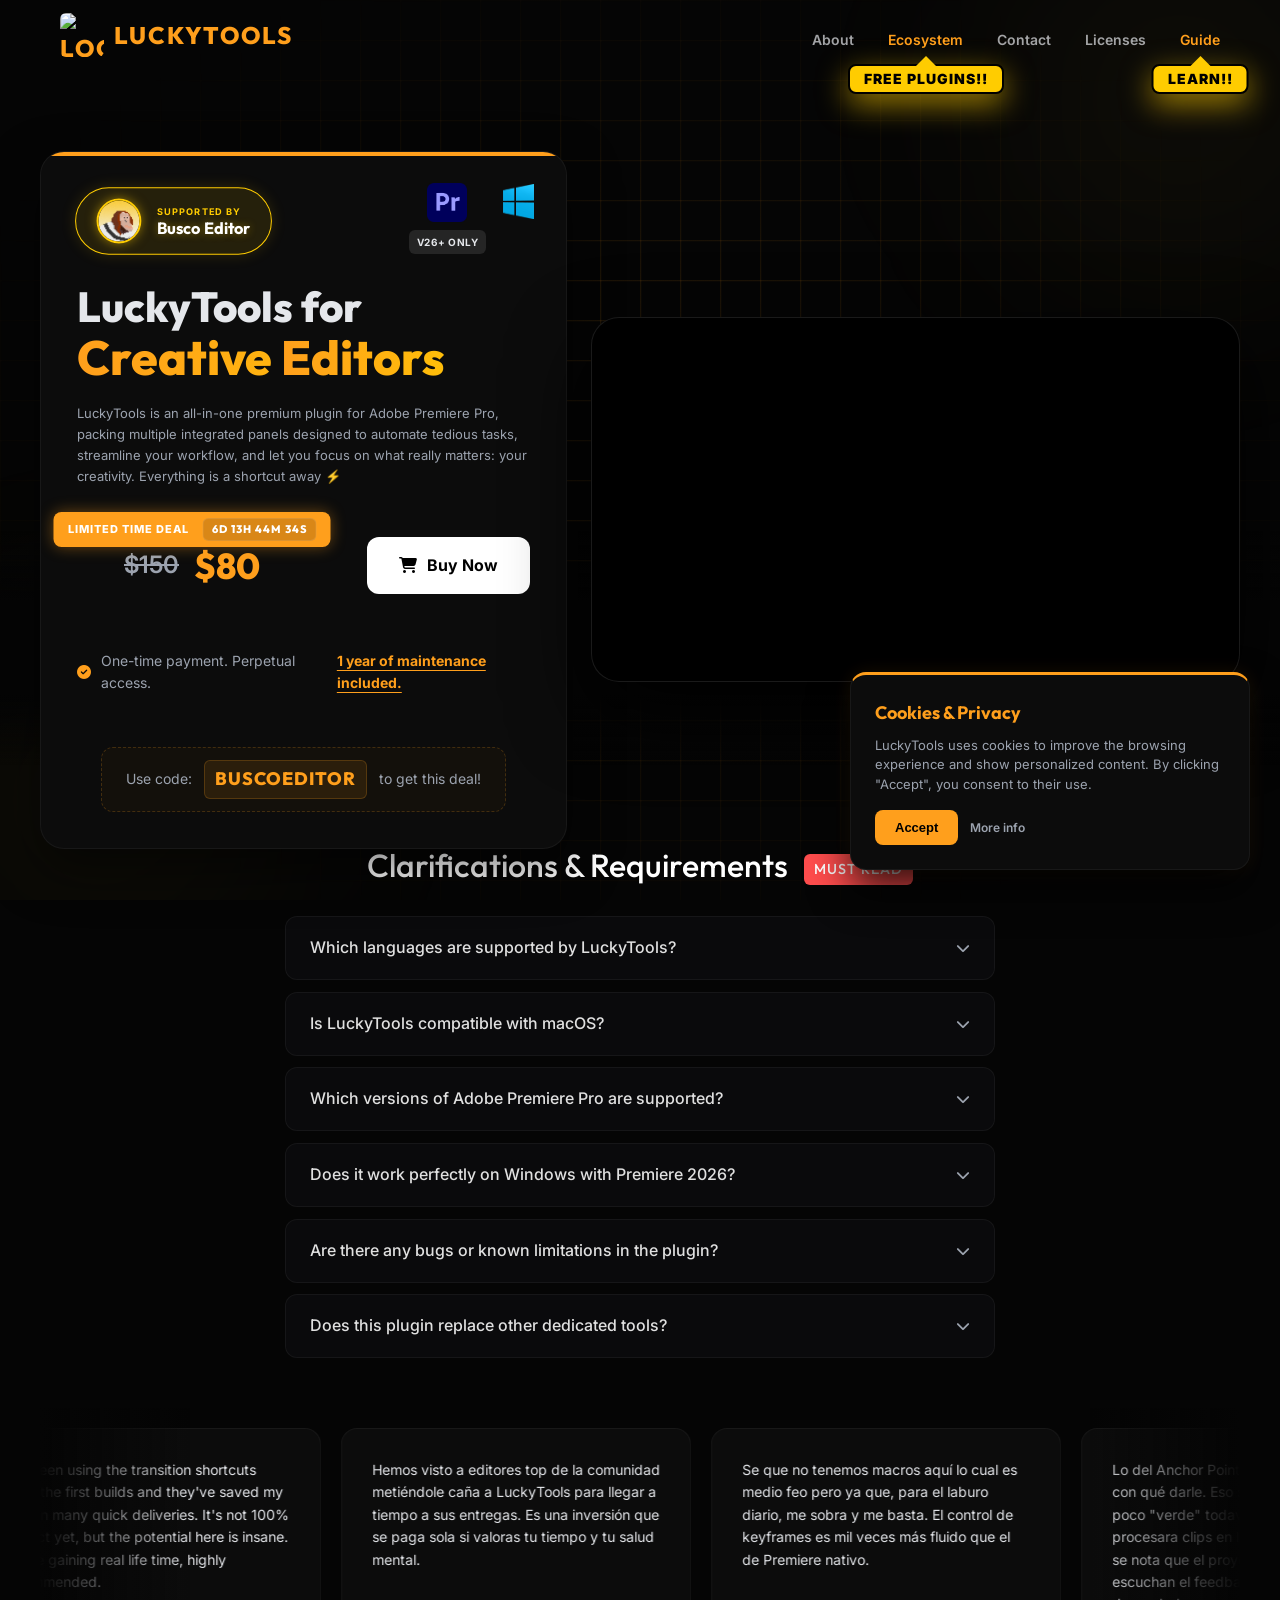
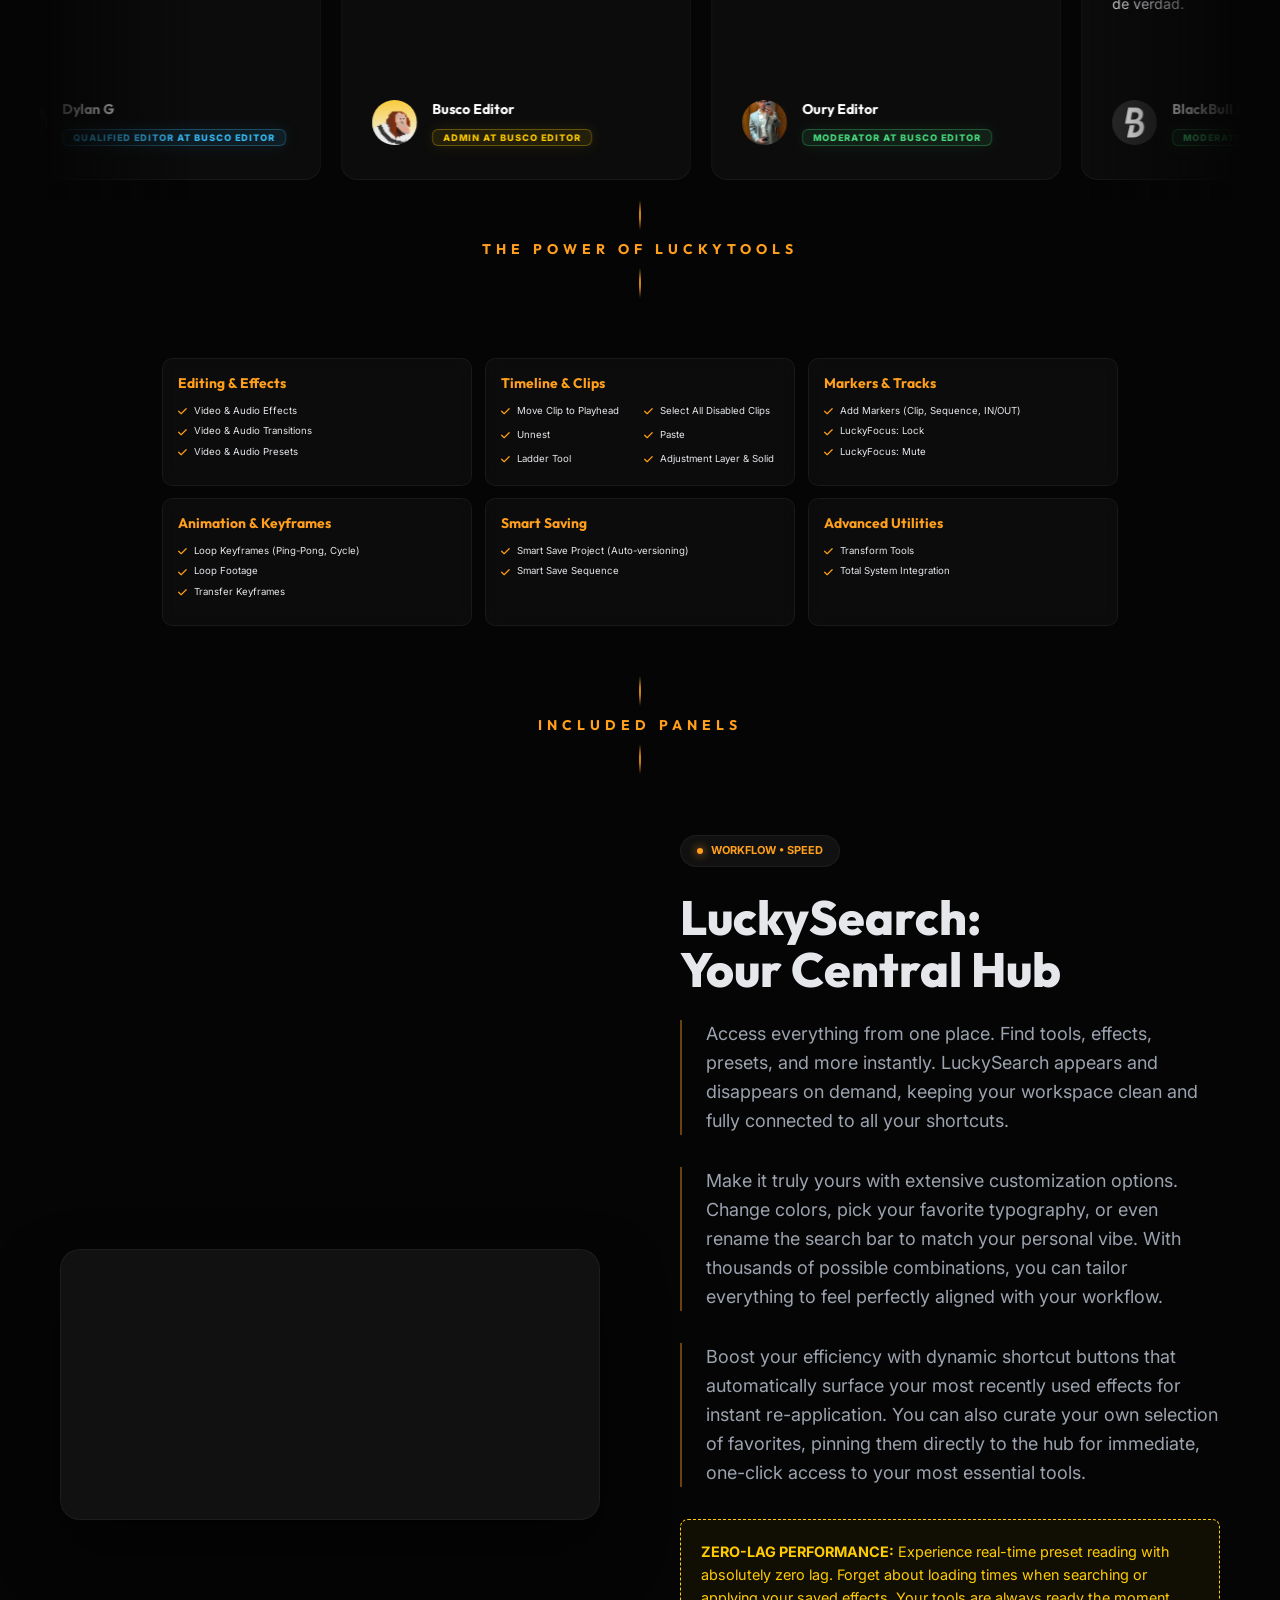
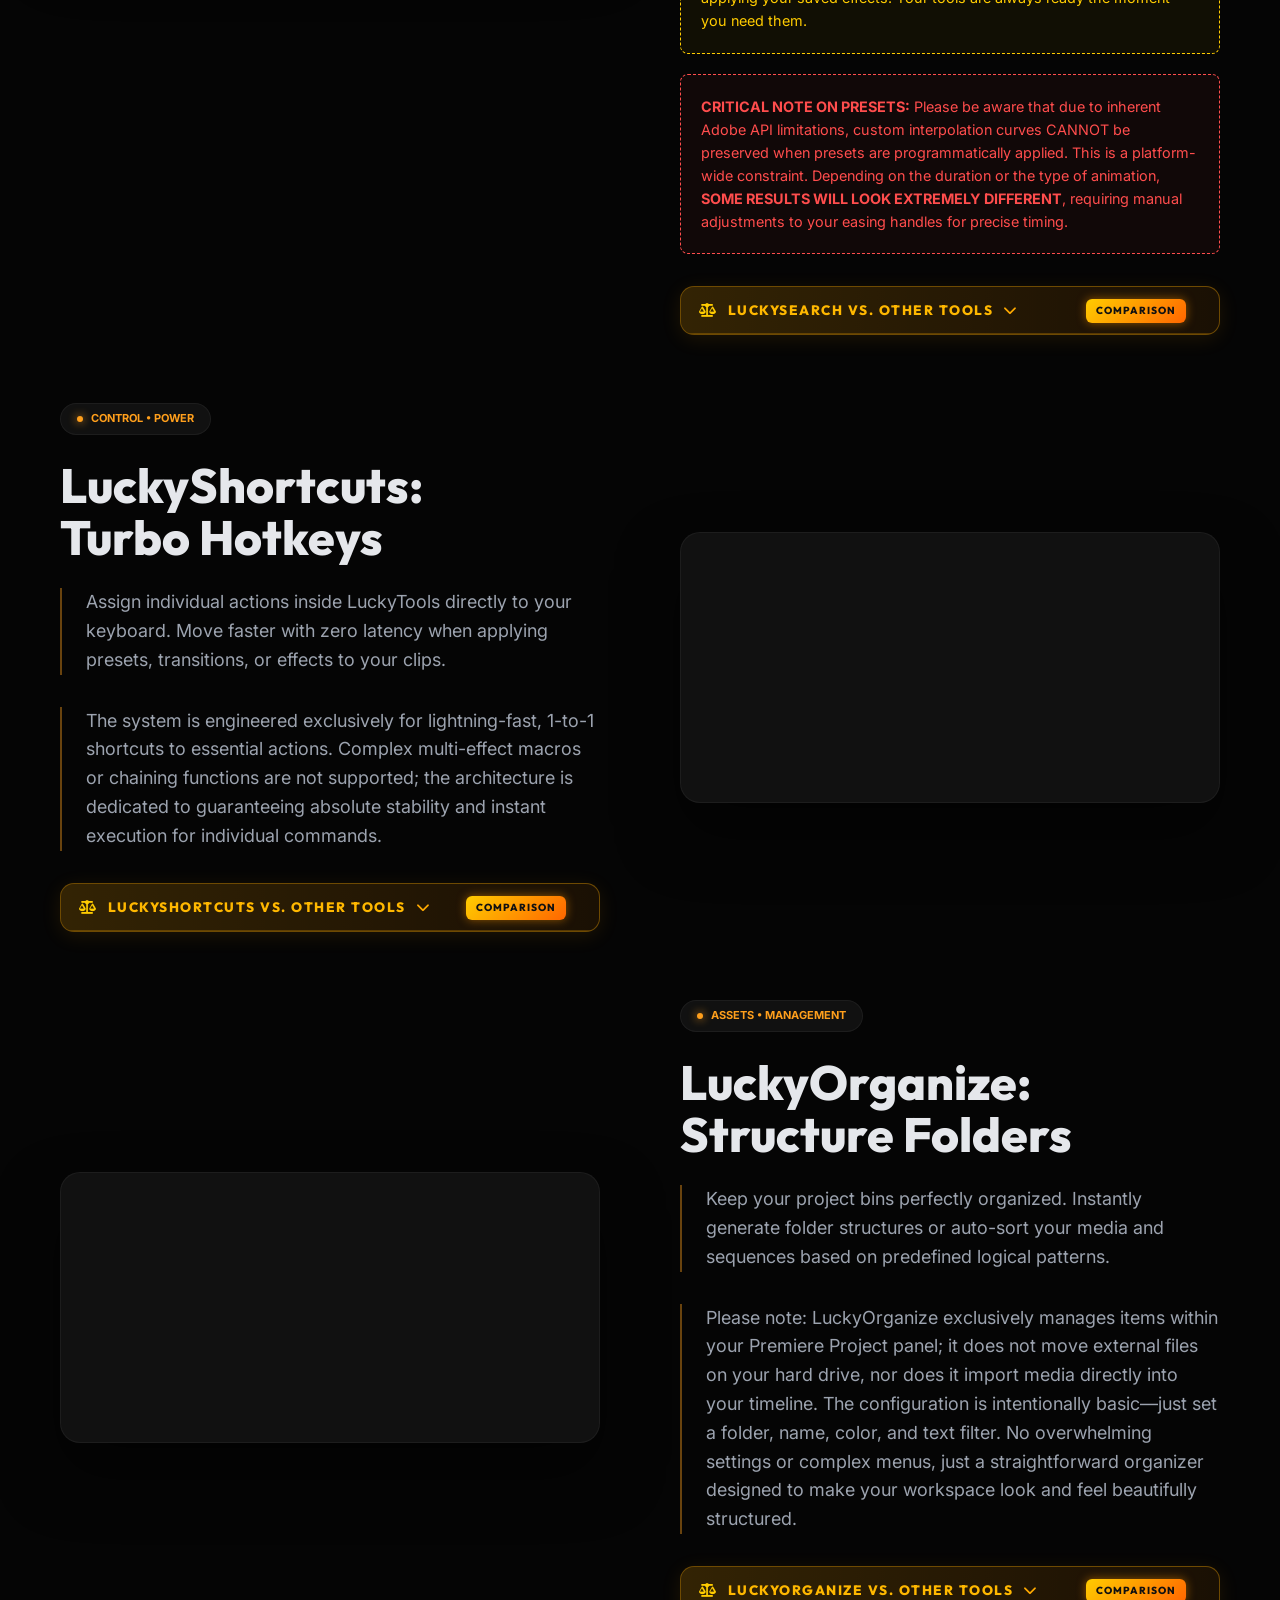
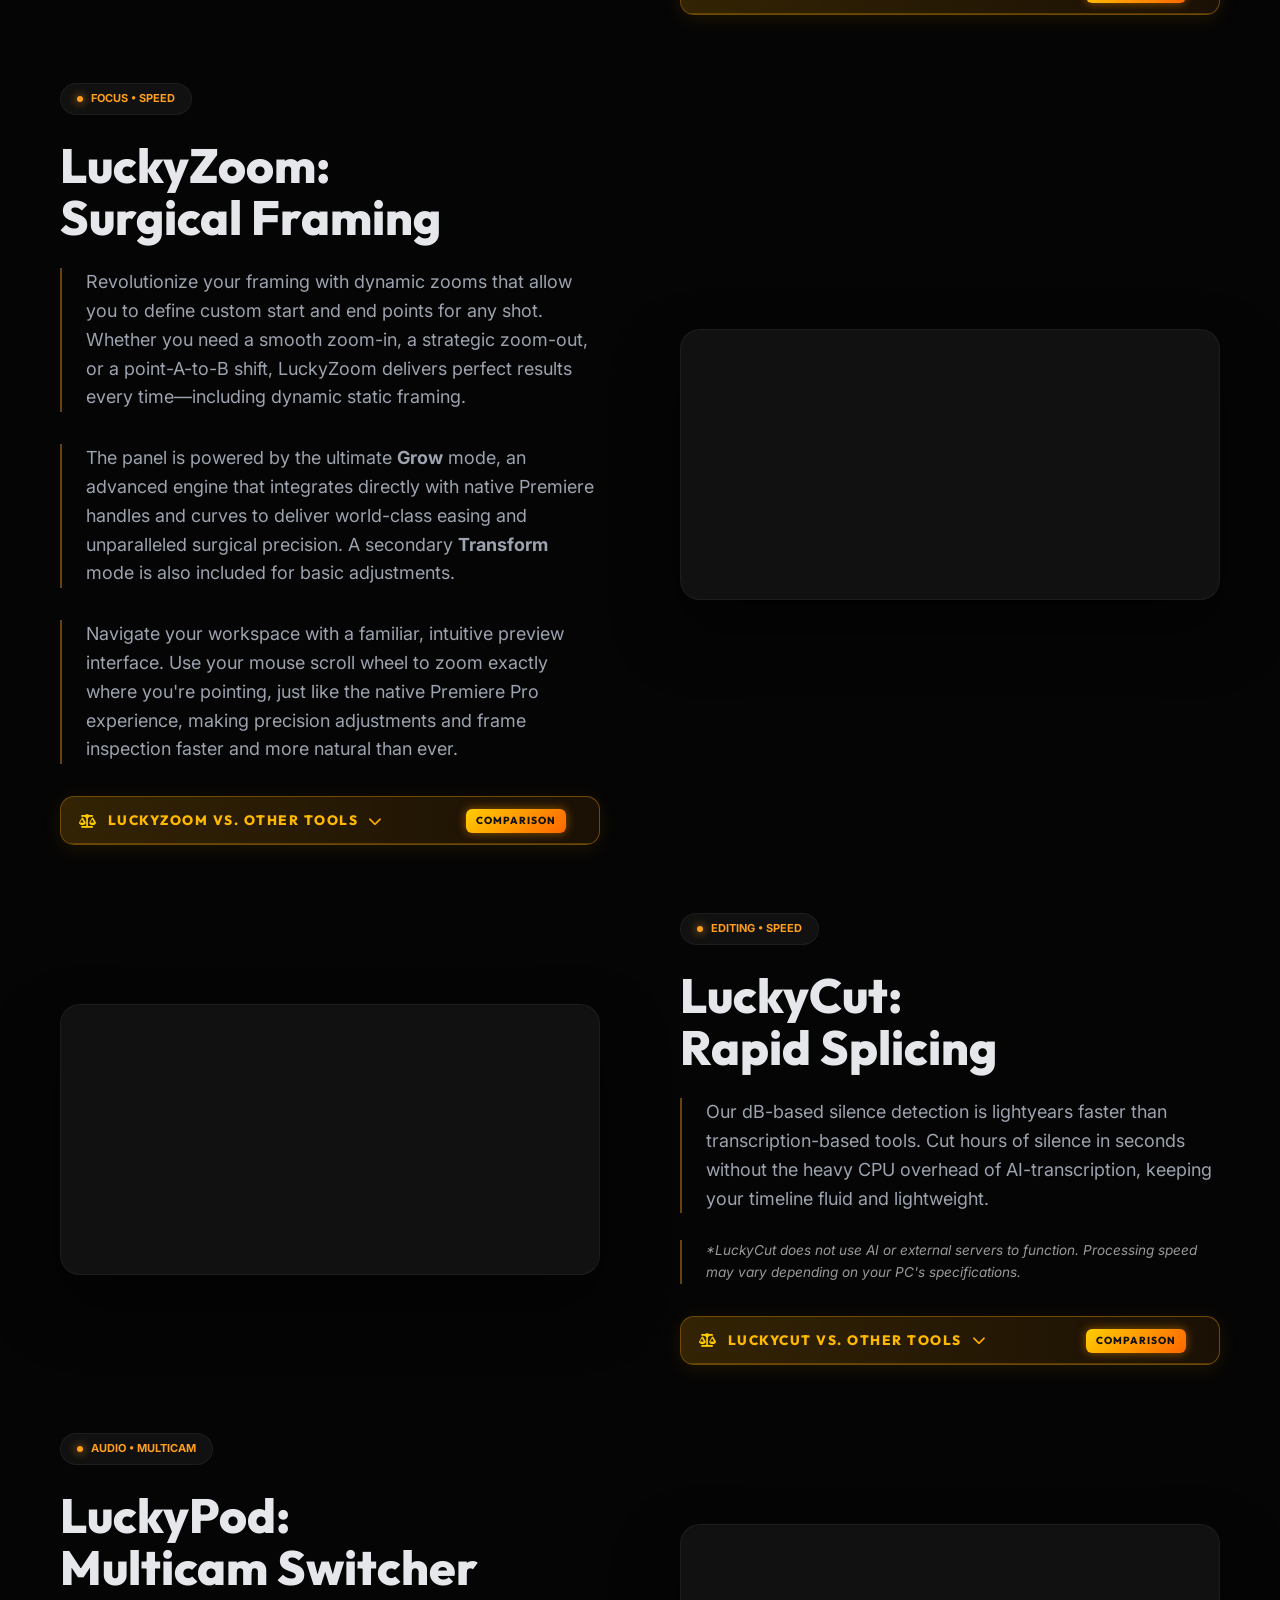
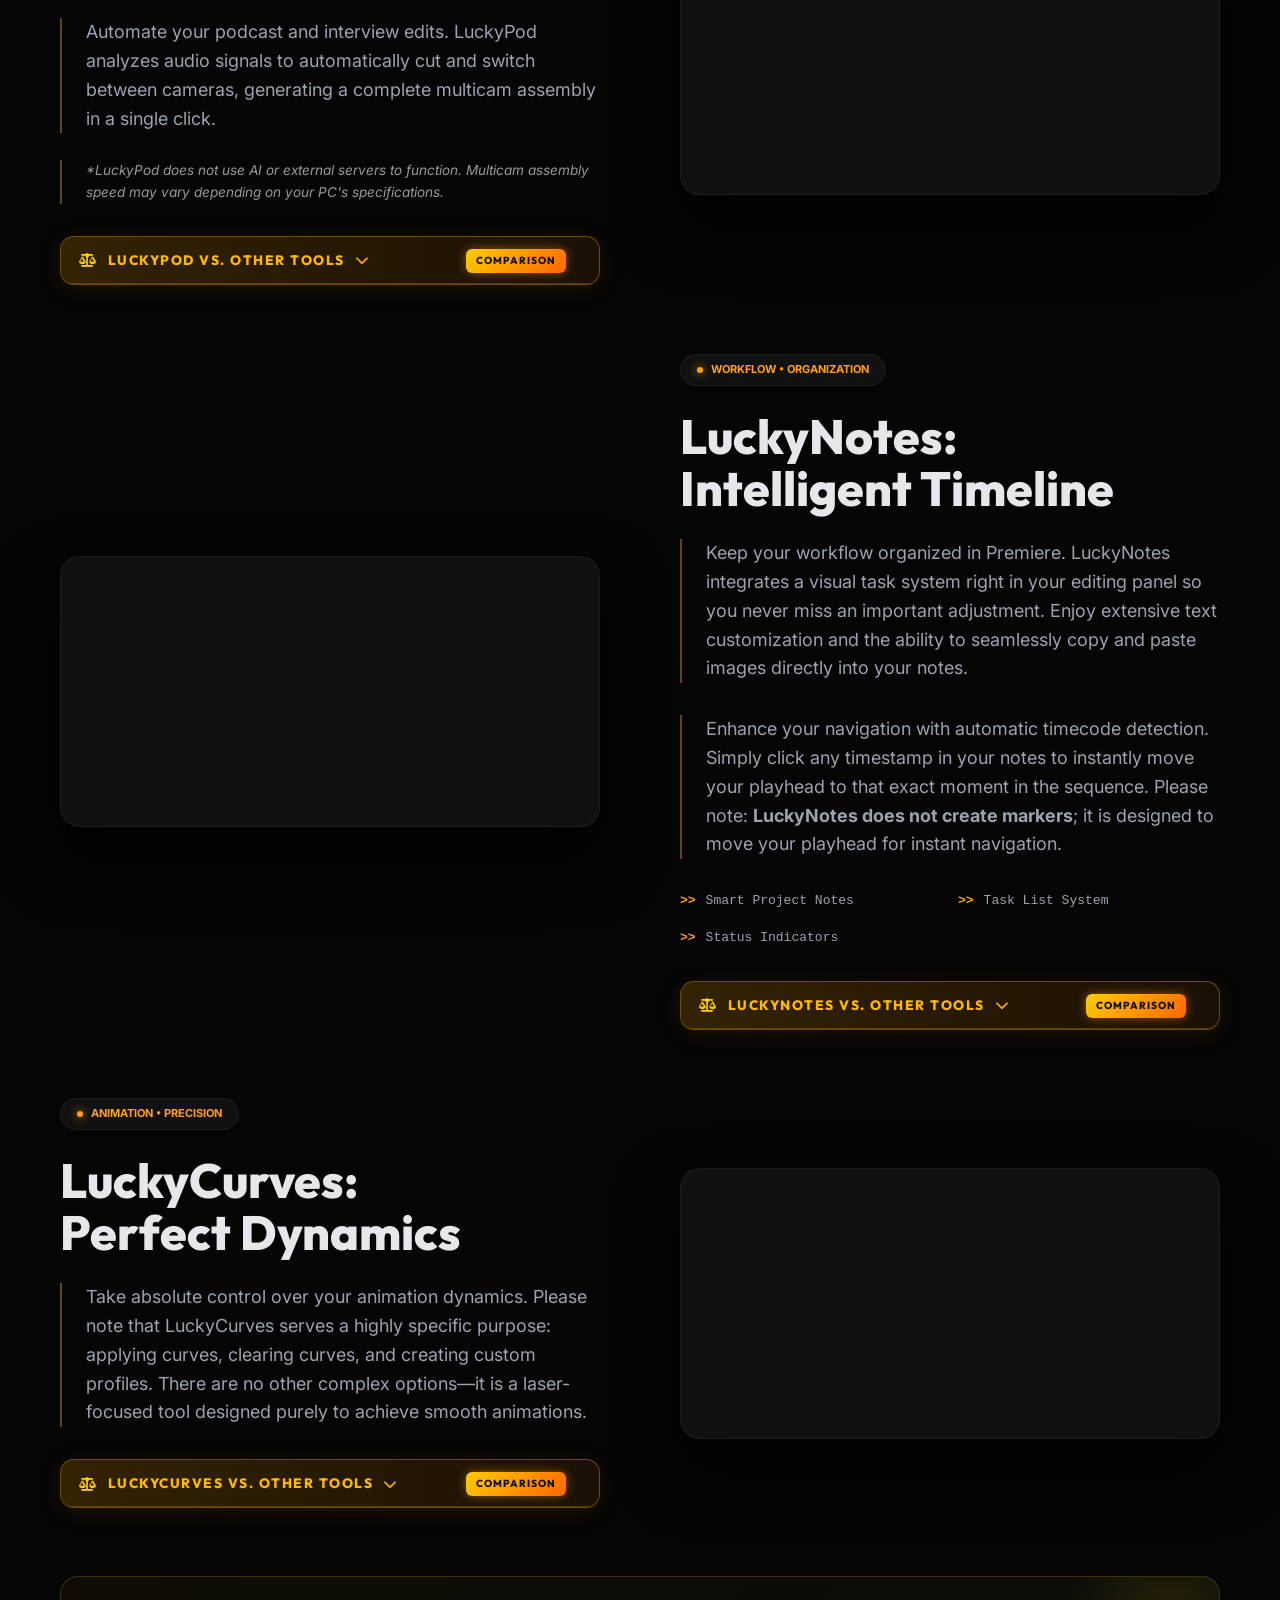
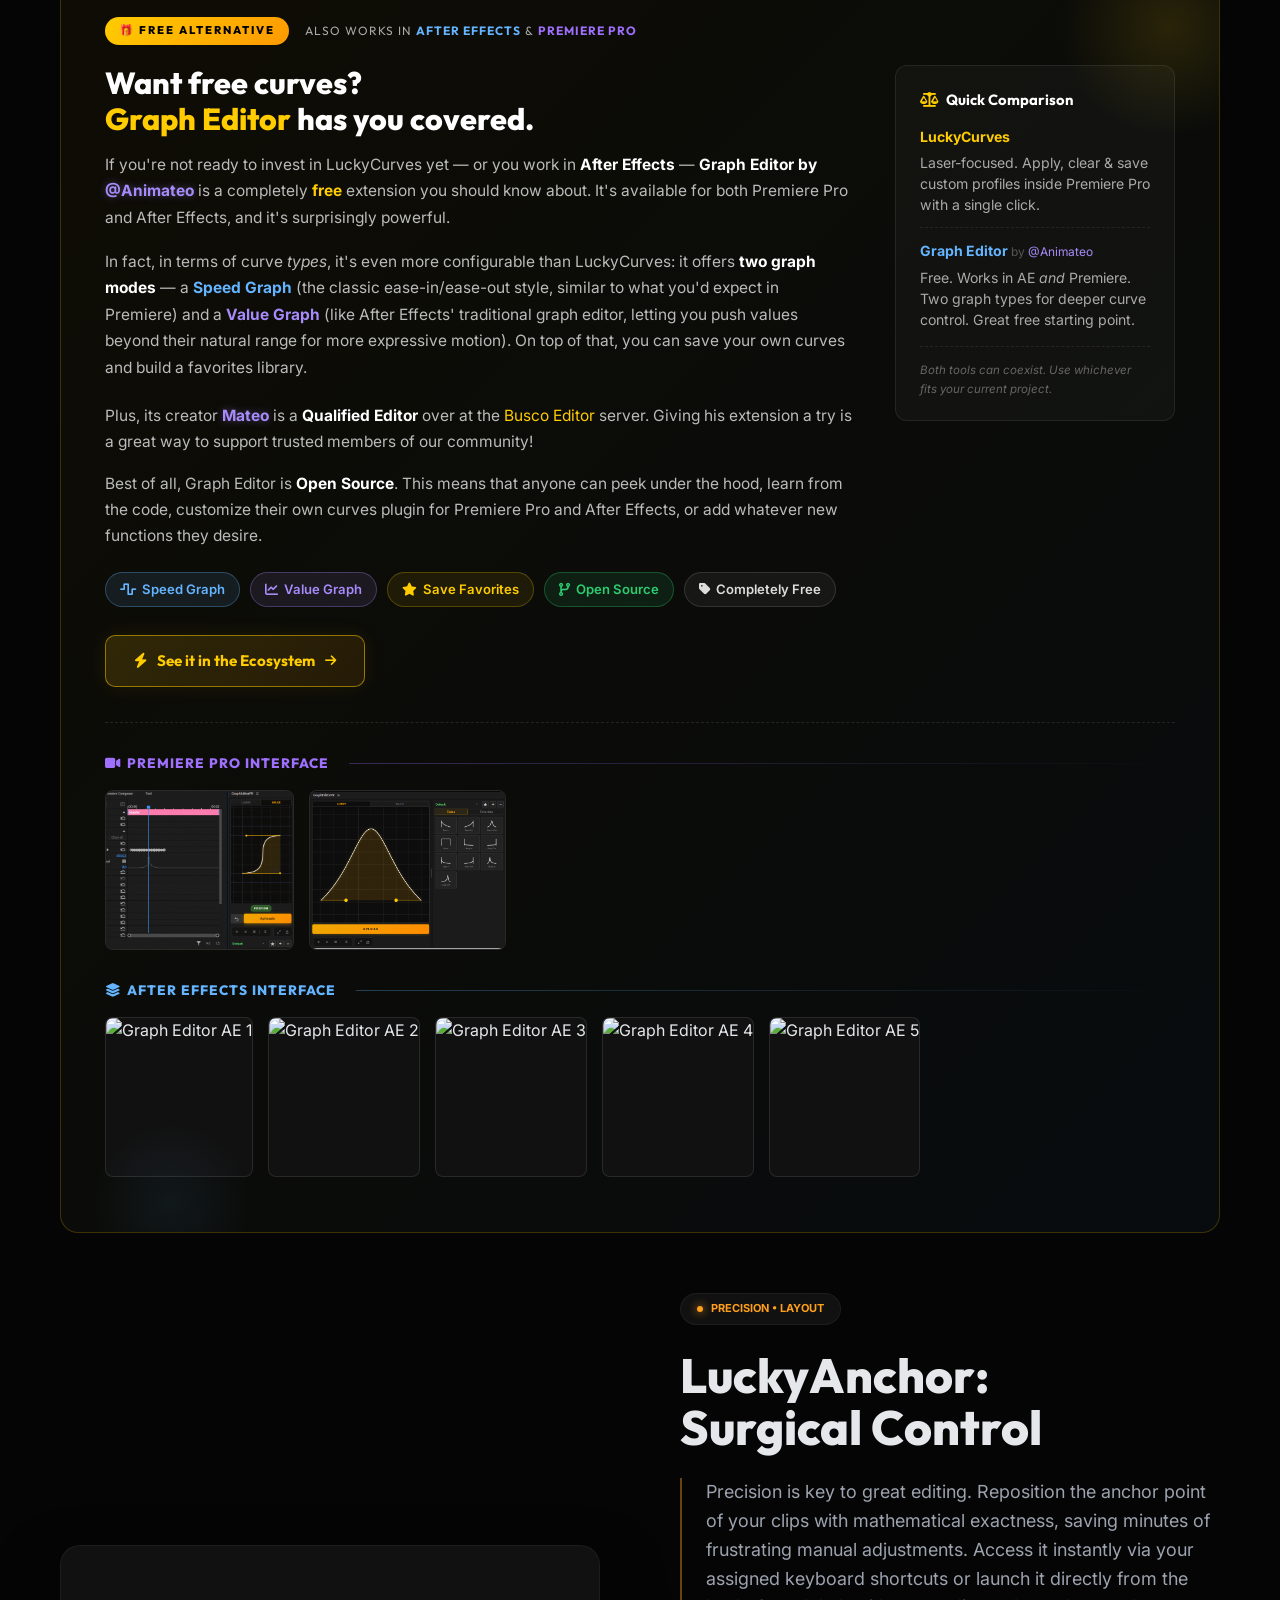
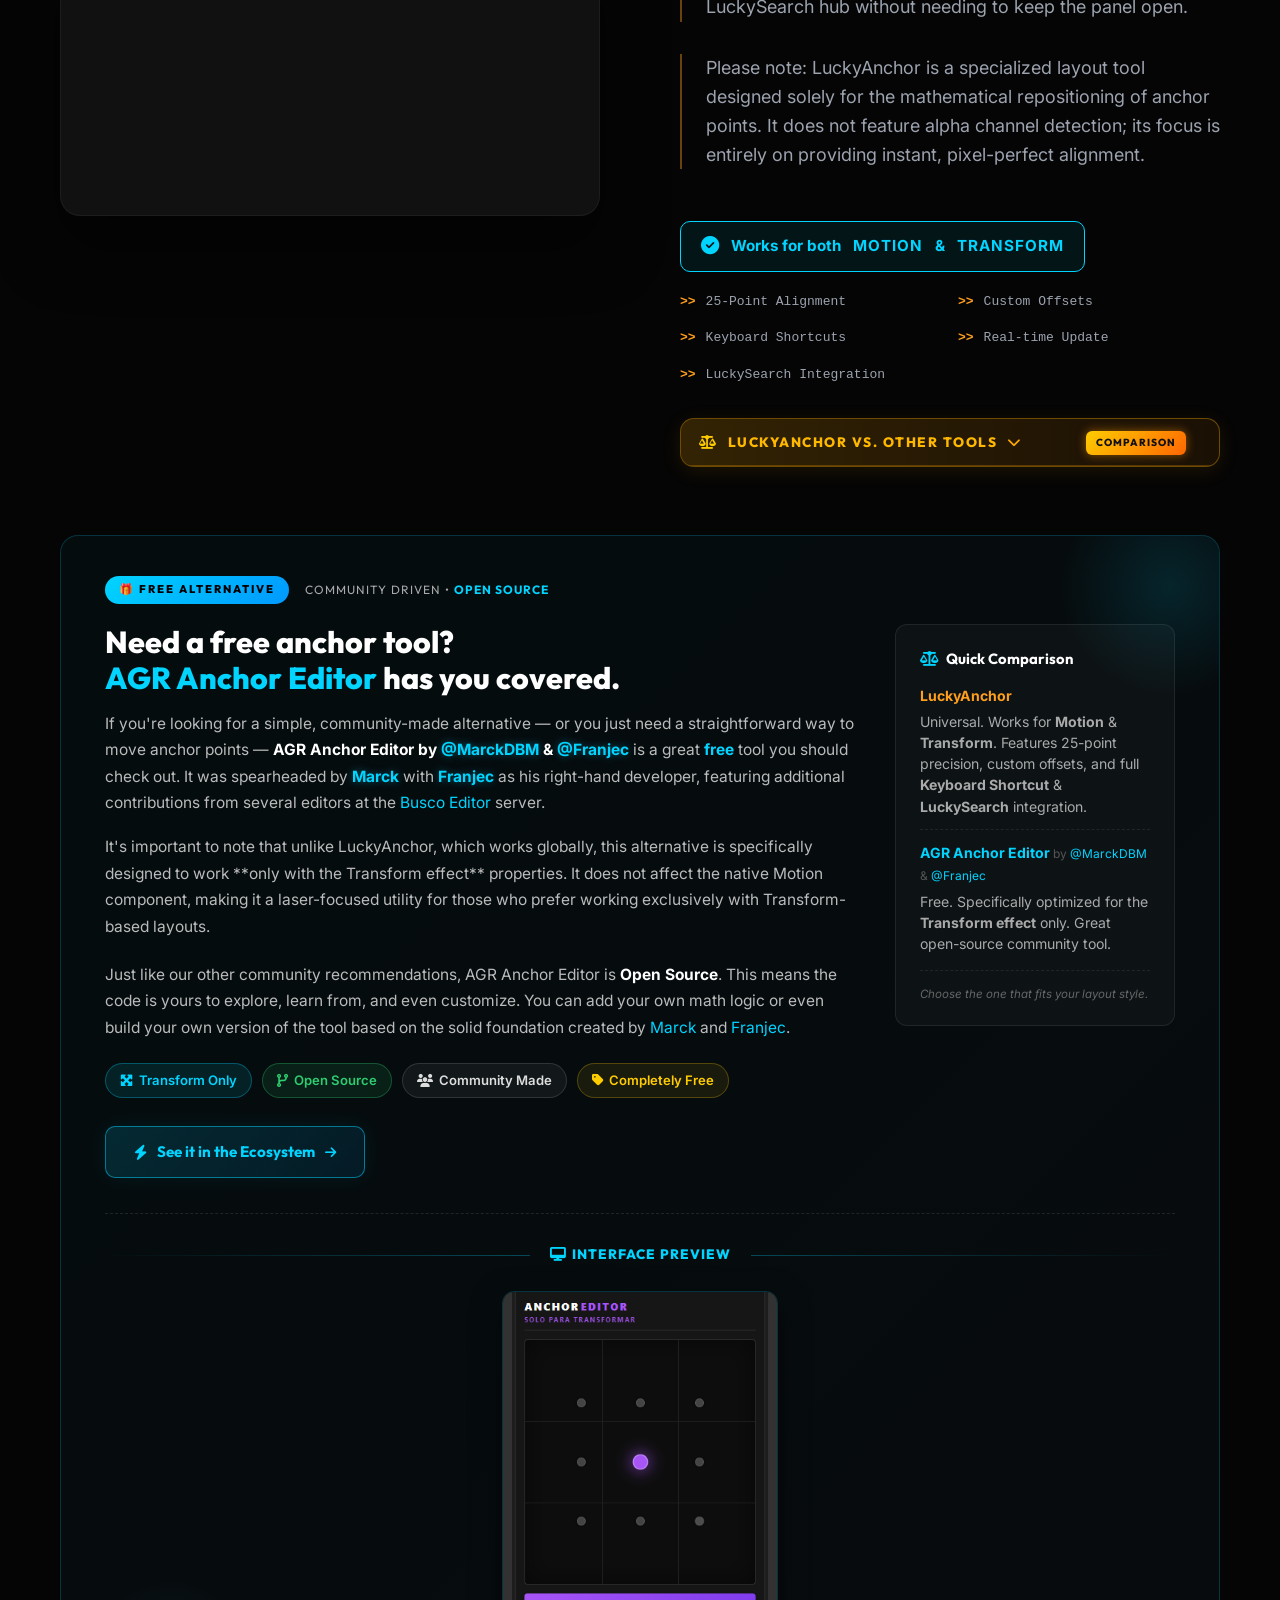
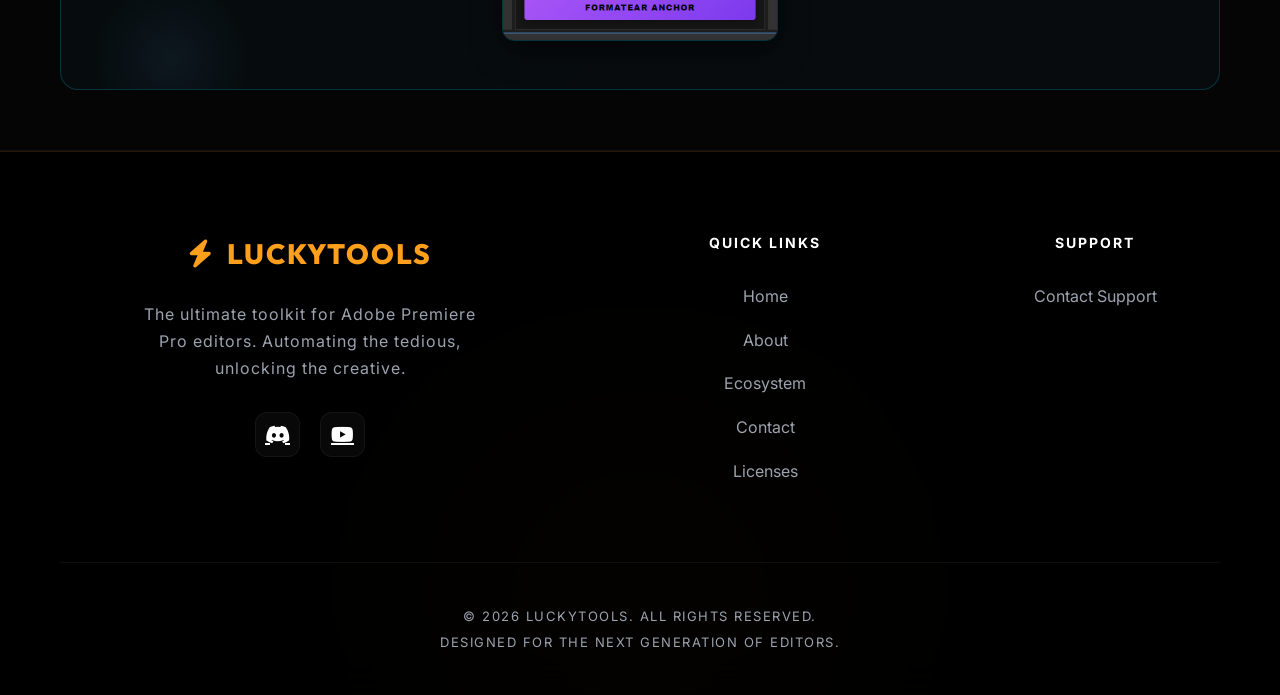
==== commit 44b96b7d: "Add files via upload" ====
--- a/index.html
+++ b/index.html
@@ -1645,6 +1645,16 @@
                             Choose the one that fits your layout style.
                         </div>
                     </div>
+                </div>
+
+                <!-- AGR Anchor Editor Image -->
+                <div style="margin-top: 35px; border-top: 1px dashed rgba(255,255,255,0.1); padding-top: 30px; text-align: center;">
+                    <div style="display: flex; gap: 20px; align-items: center; margin-bottom: 25px;">
+                        <div style="flex: 1; height: 1px; background: linear-gradient(270deg, rgba(0,212,255,0.3), transparent);"></div>
+                        <h4 style="color: #00d4ff; font-family: 'Outfit', sans-serif; text-transform: uppercase; font-size: 0.85em; letter-spacing: 1px; margin: 0; font-weight: 800;"><i class="fas fa-desktop" style="margin-right: 6px;"></i>Interface Preview</h4>
+                        <div style="flex: 1; height: 1px; background: linear-gradient(90deg, rgba(0,212,255,0.3), transparent);"></div>
+                    </div>
+                    <img src="anchormarck.png" alt="AGR Anchor Editor UI" style="max-width: 100%; border-radius: 12px; border: 1px solid rgba(0,212,255,0.2); box-shadow: 0 10px 30px rgba(0,0,0,0.5); object-fit: contain; max-height: 350px;">
                 </div>
             </div>
 
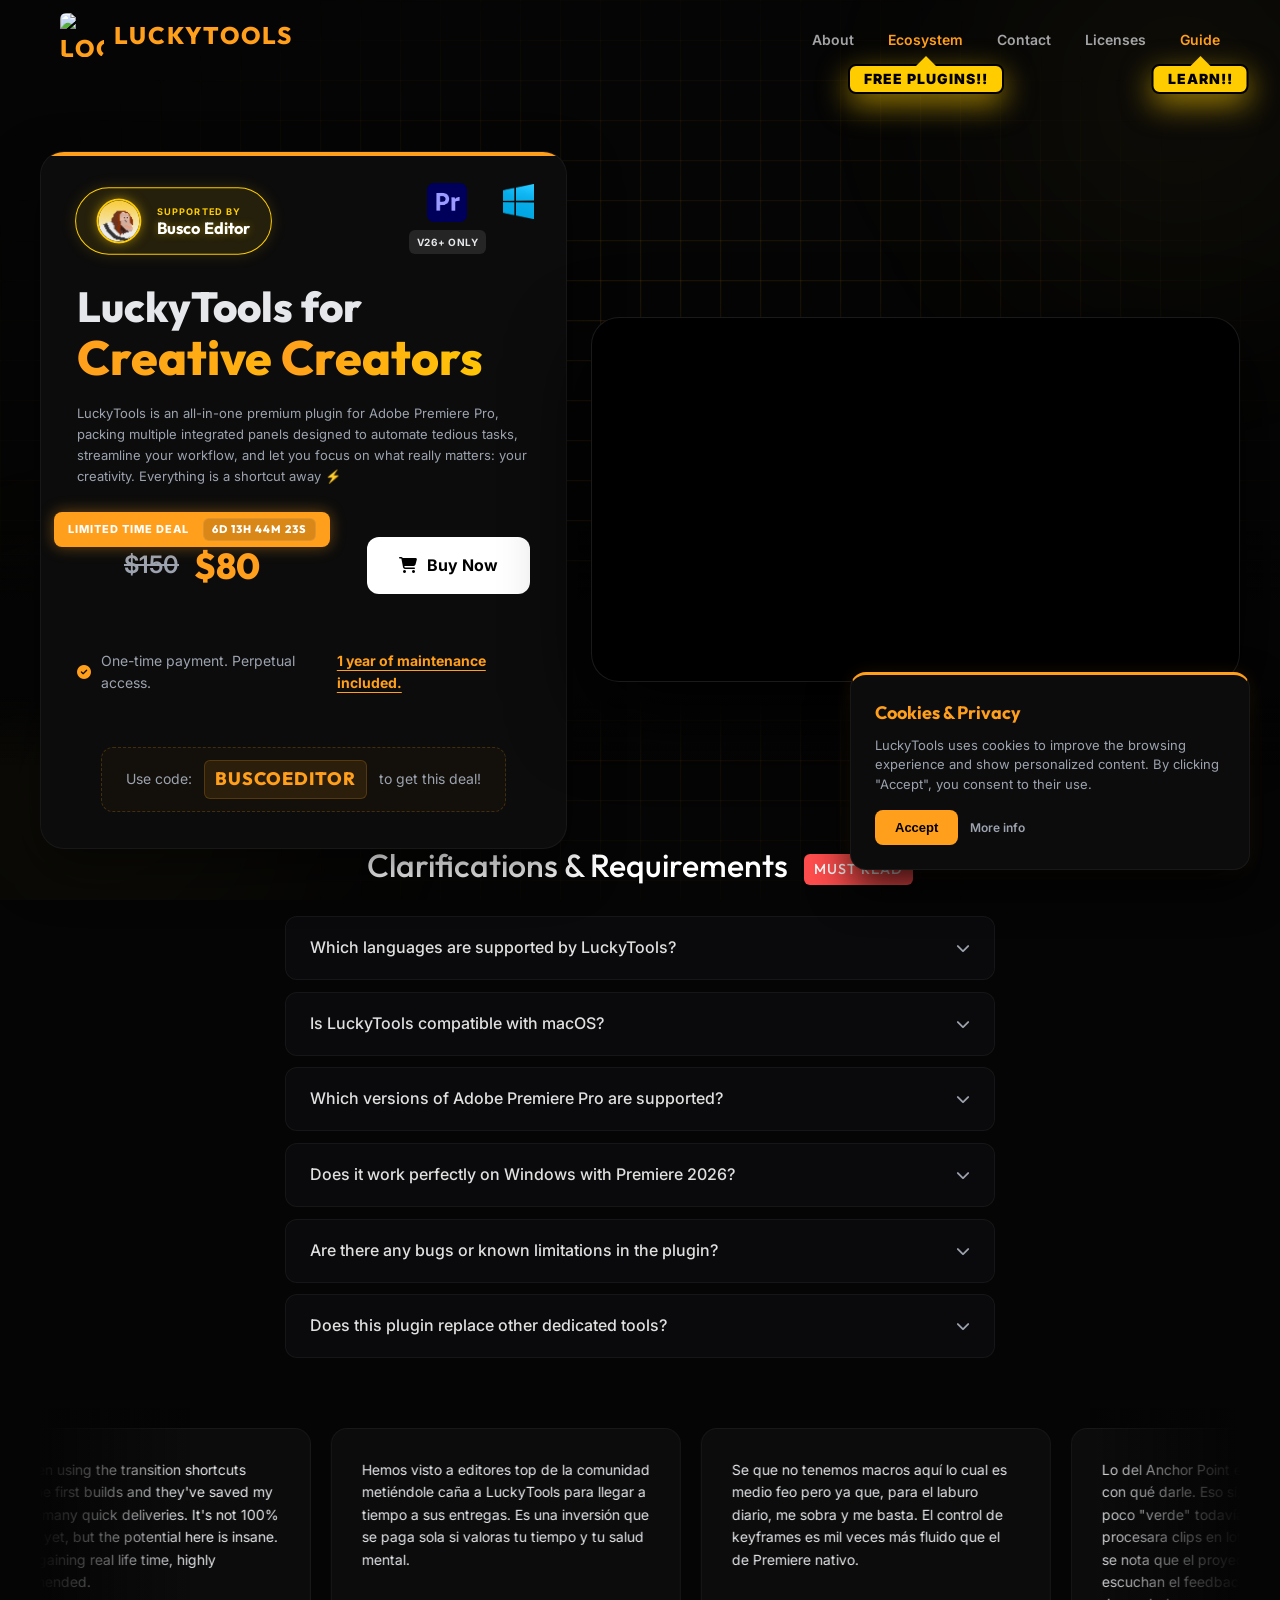
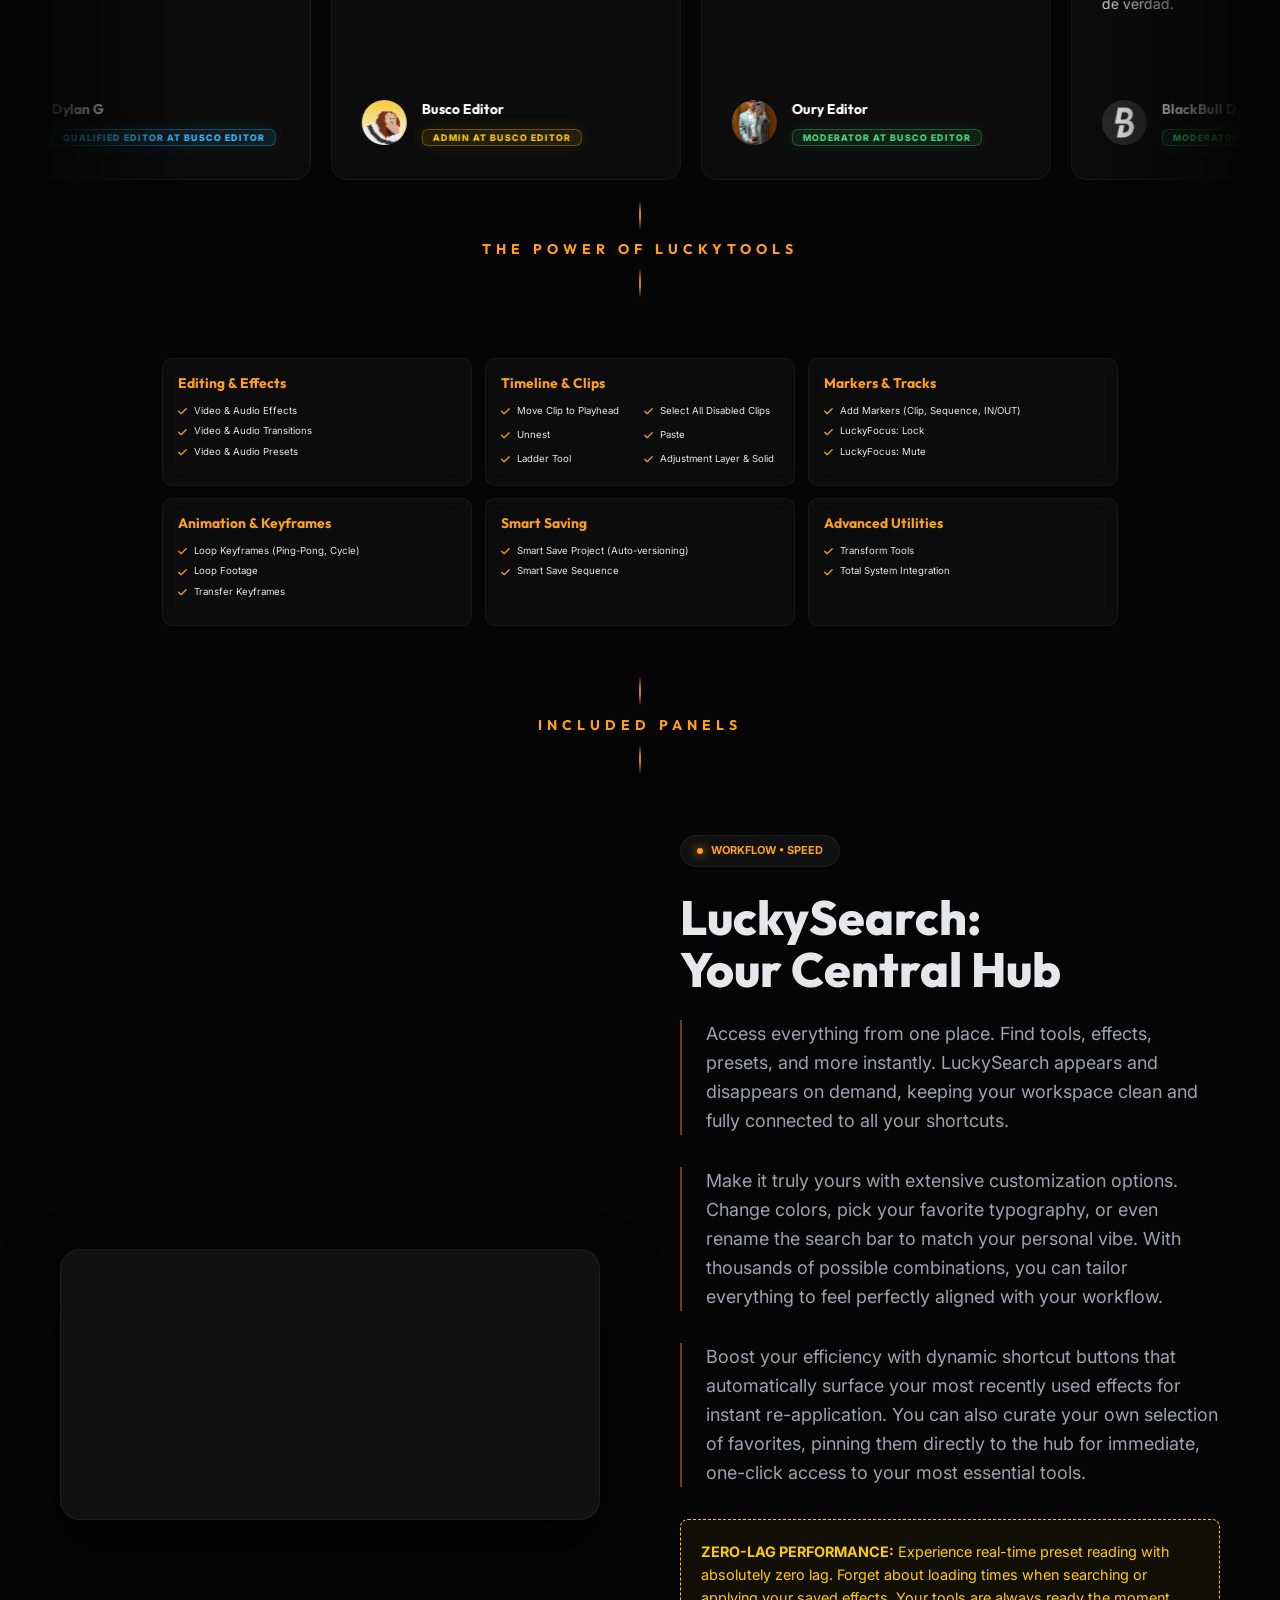
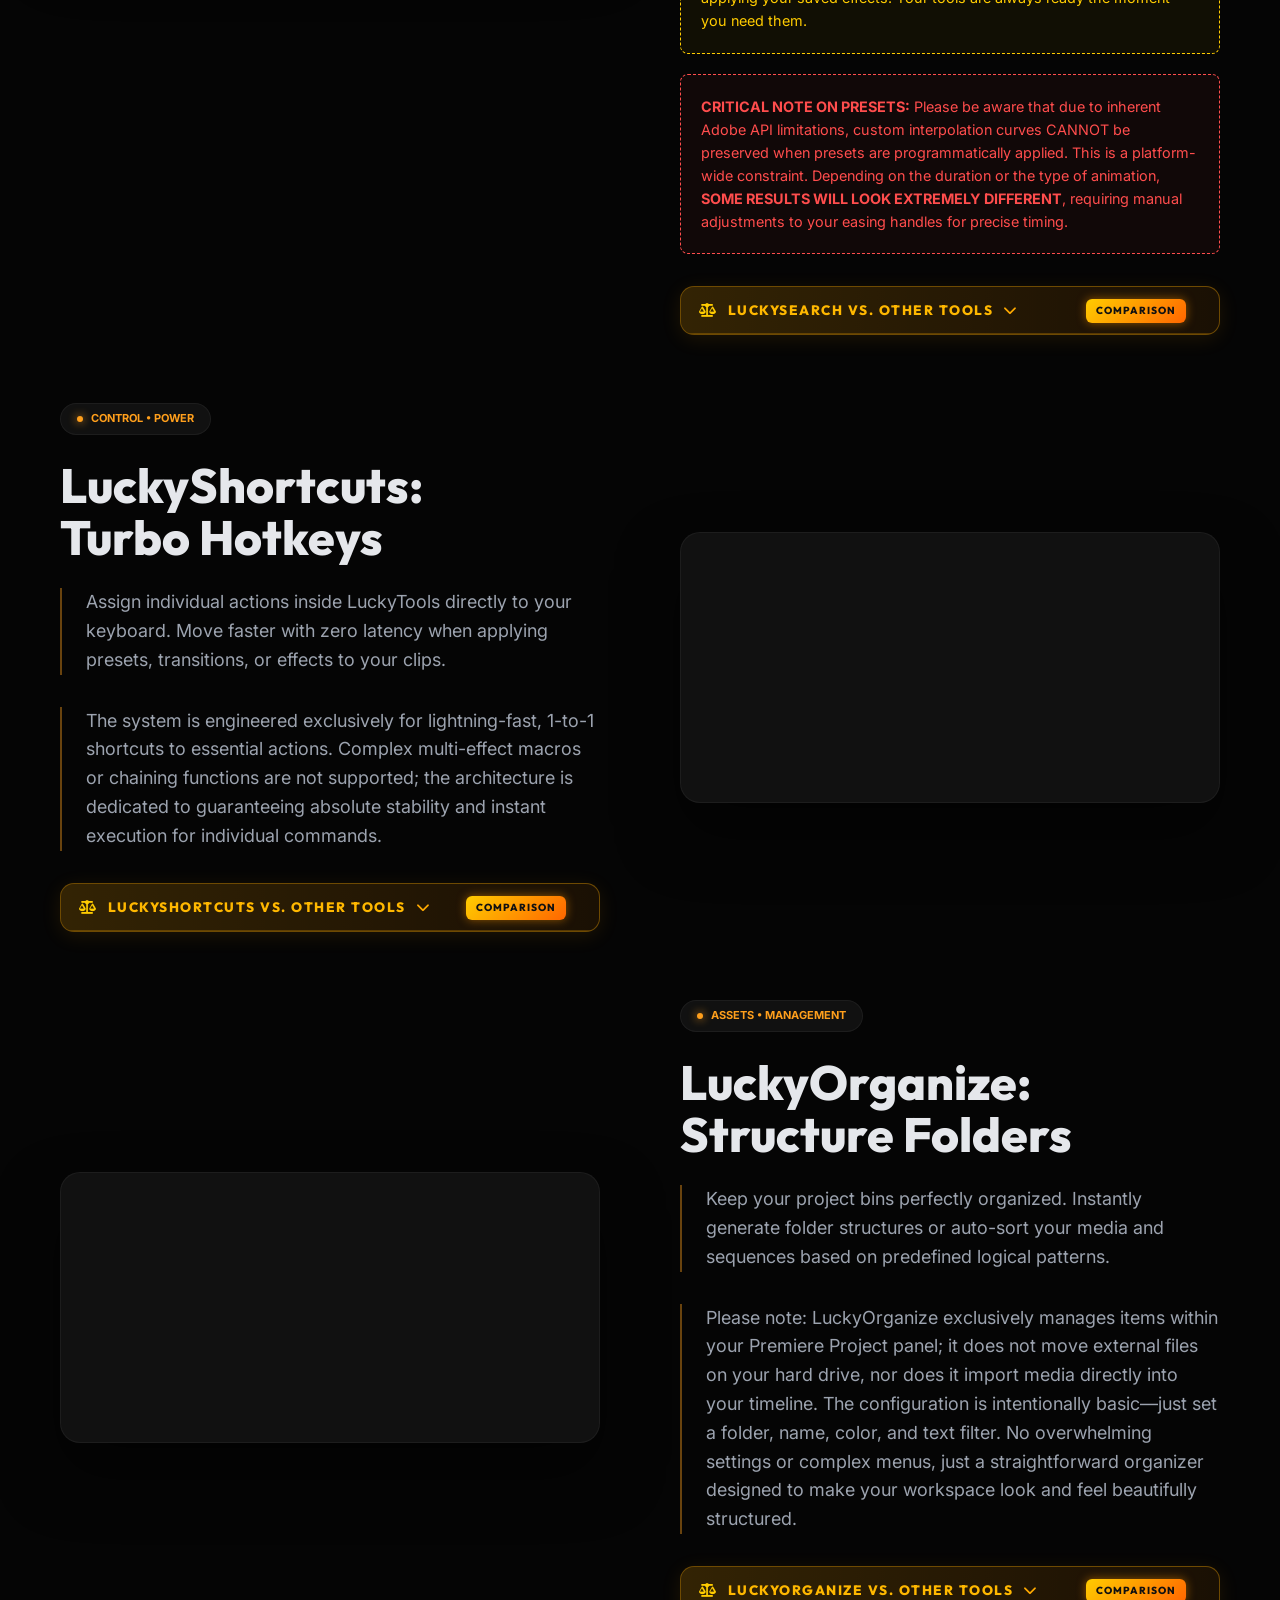
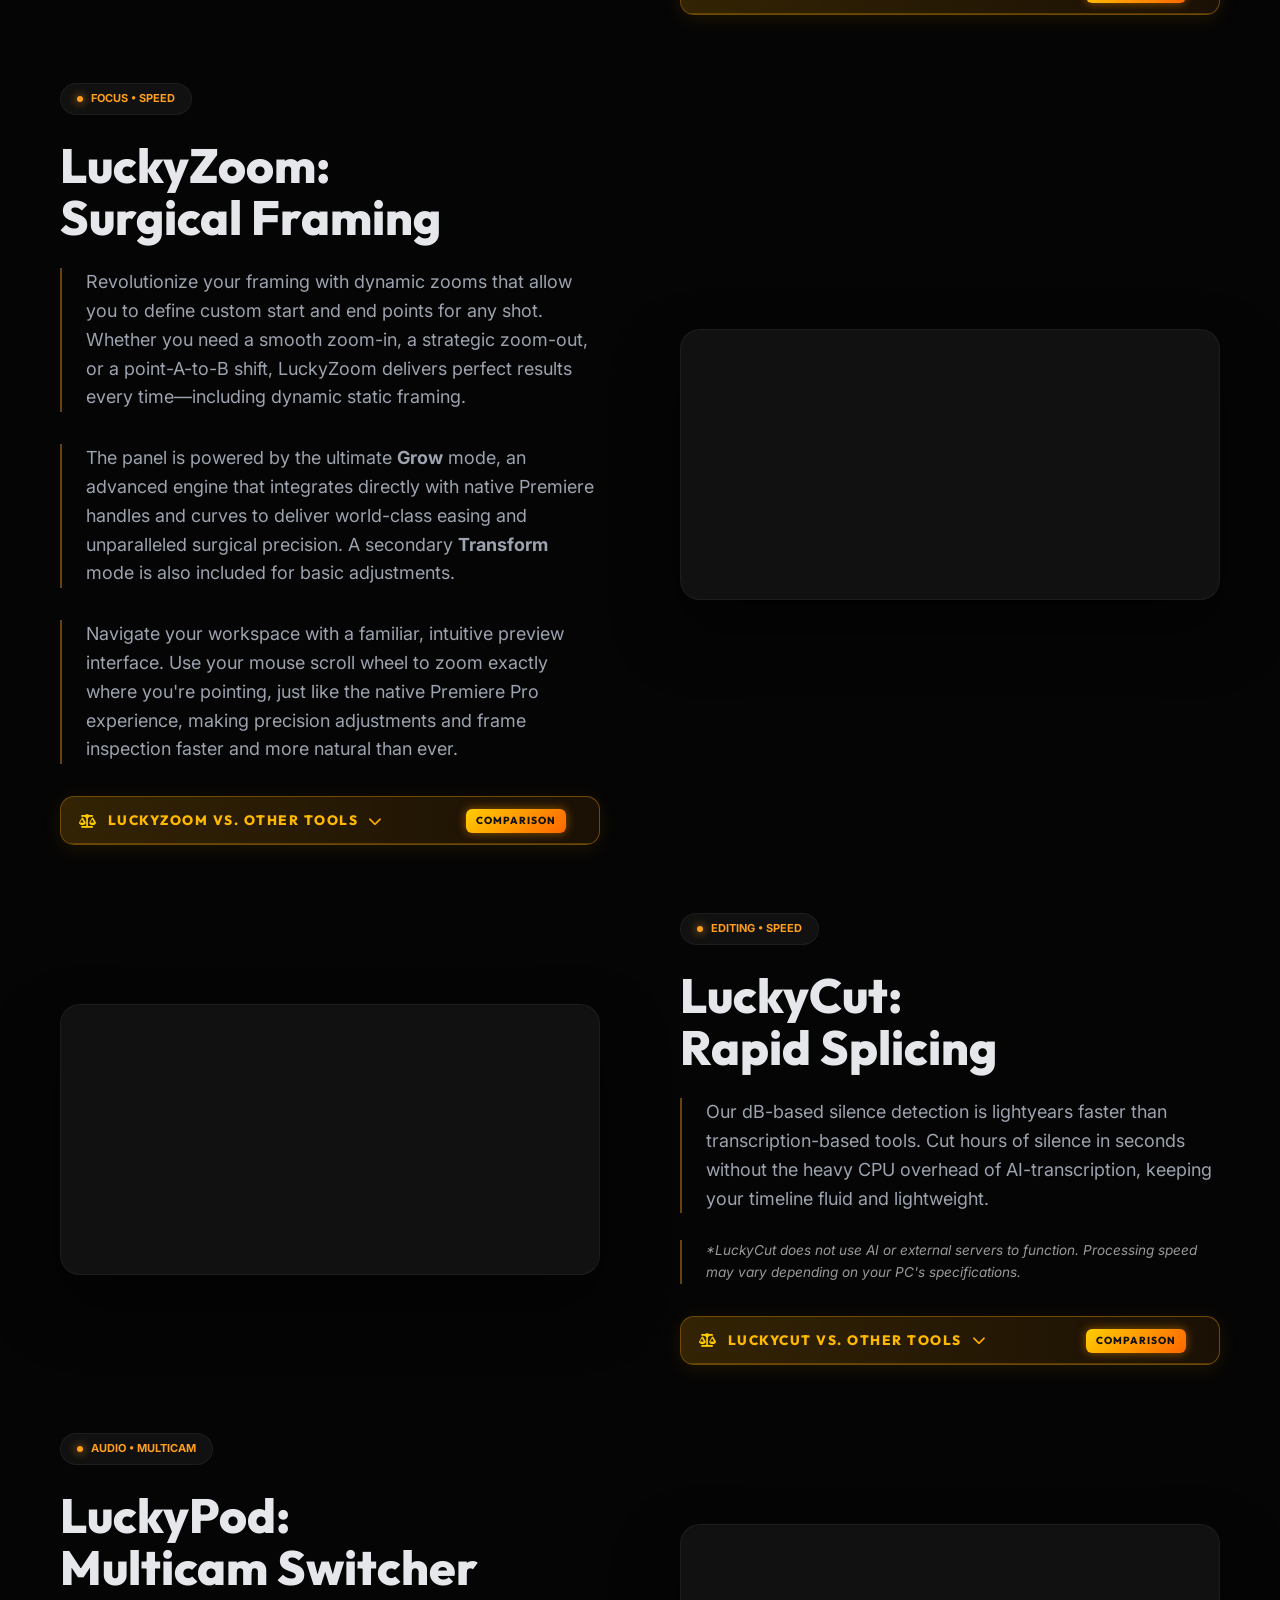
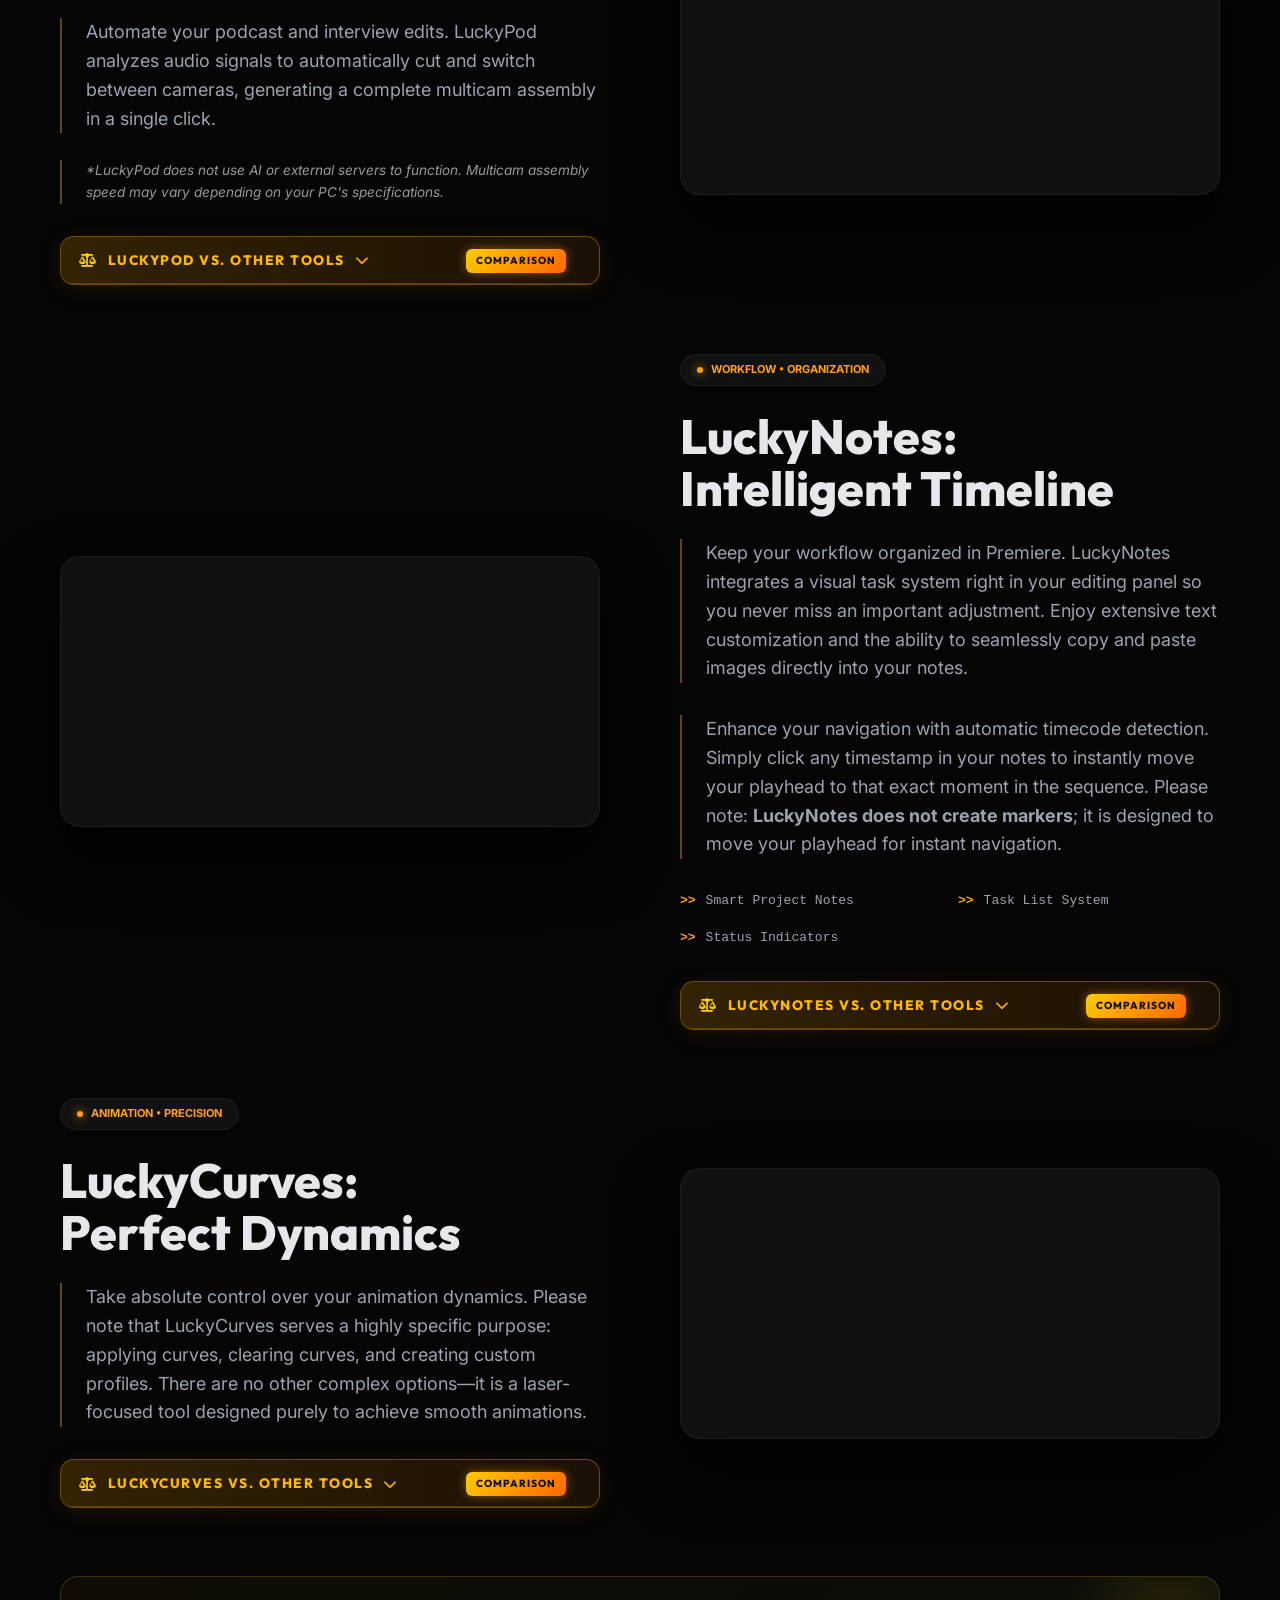
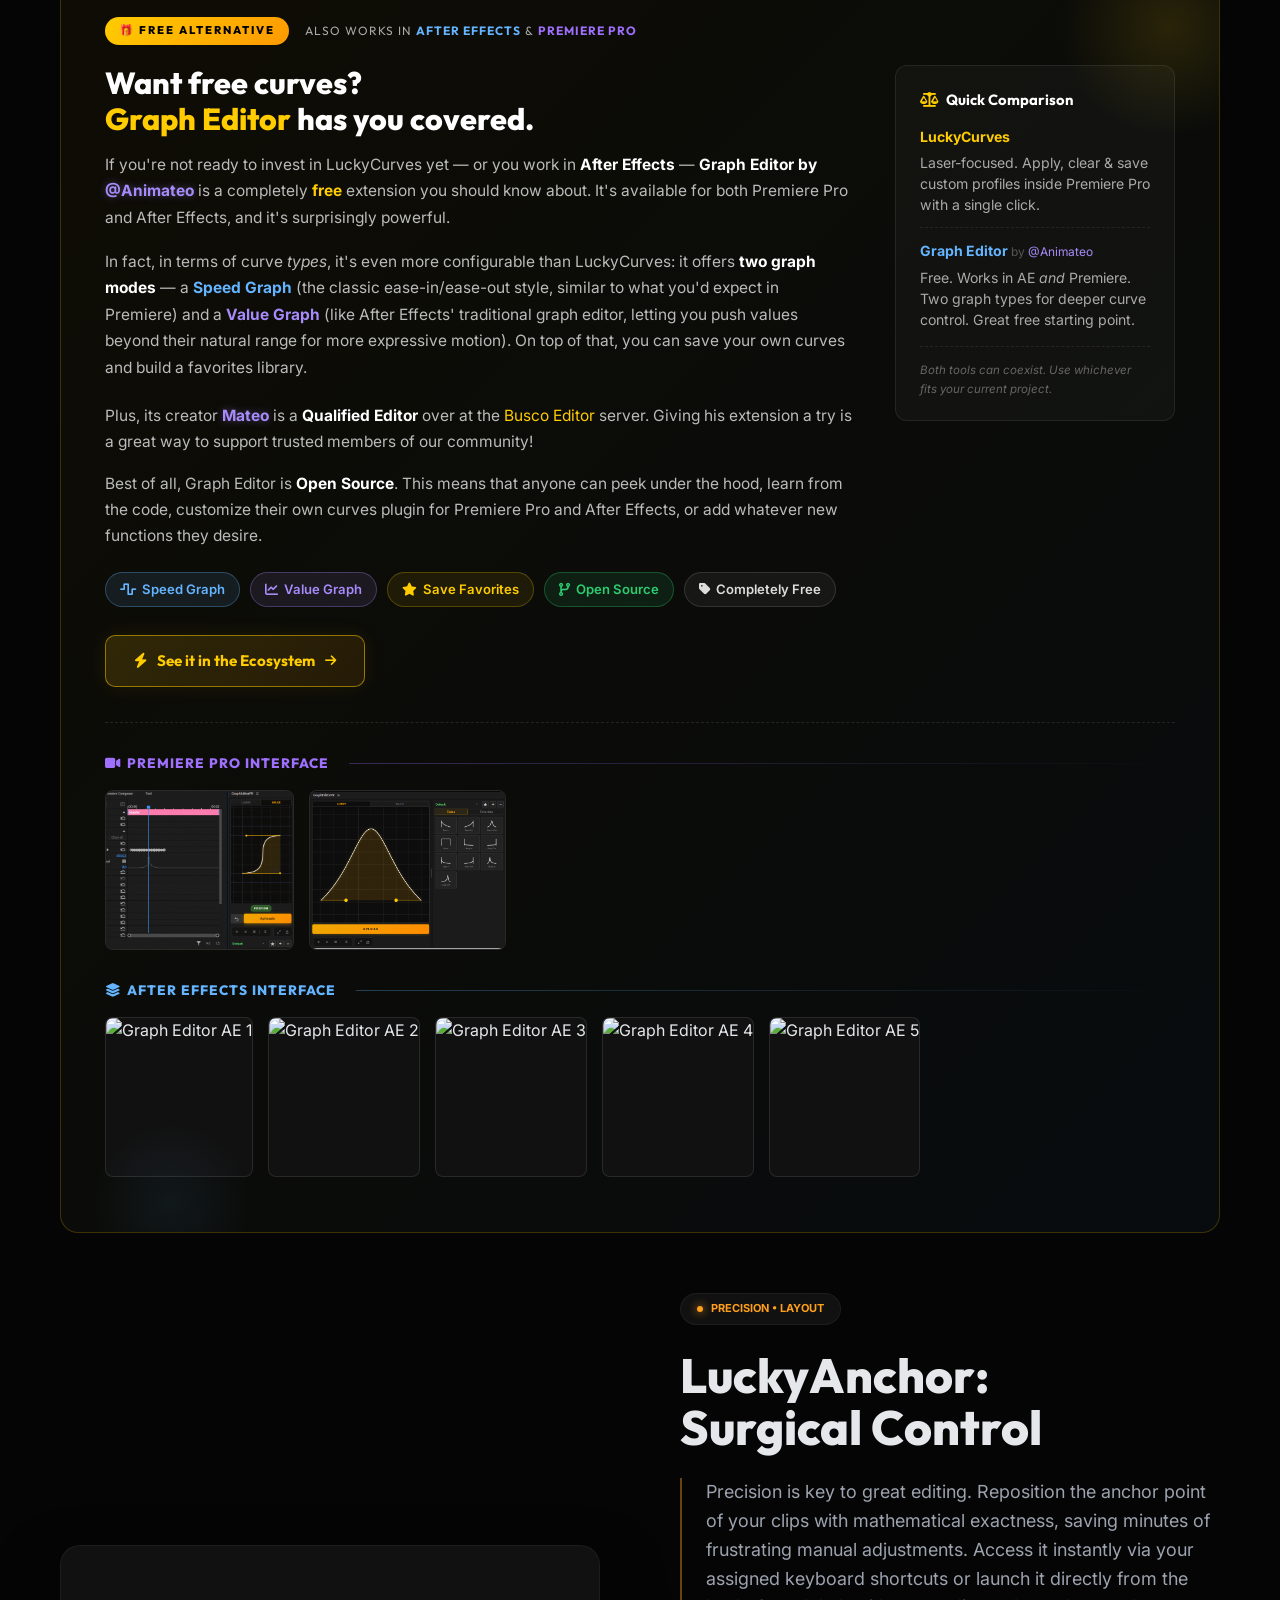
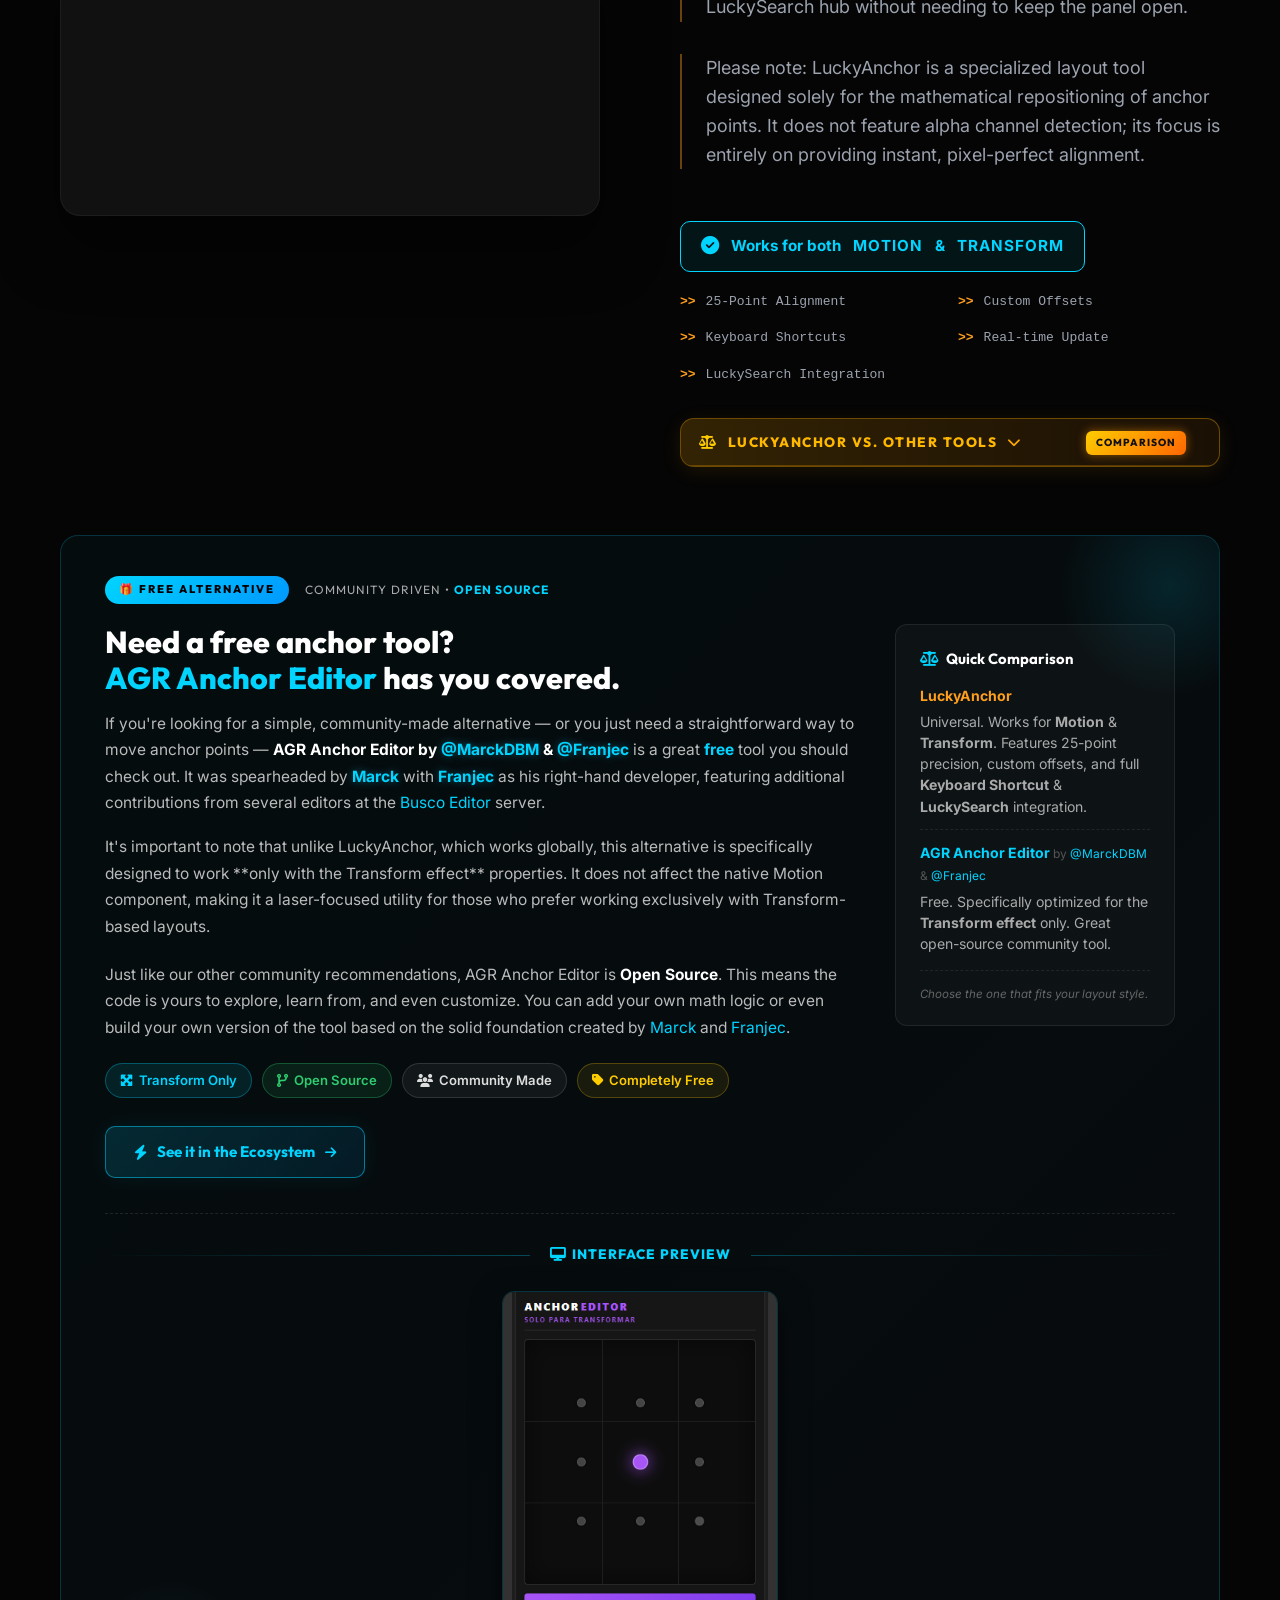
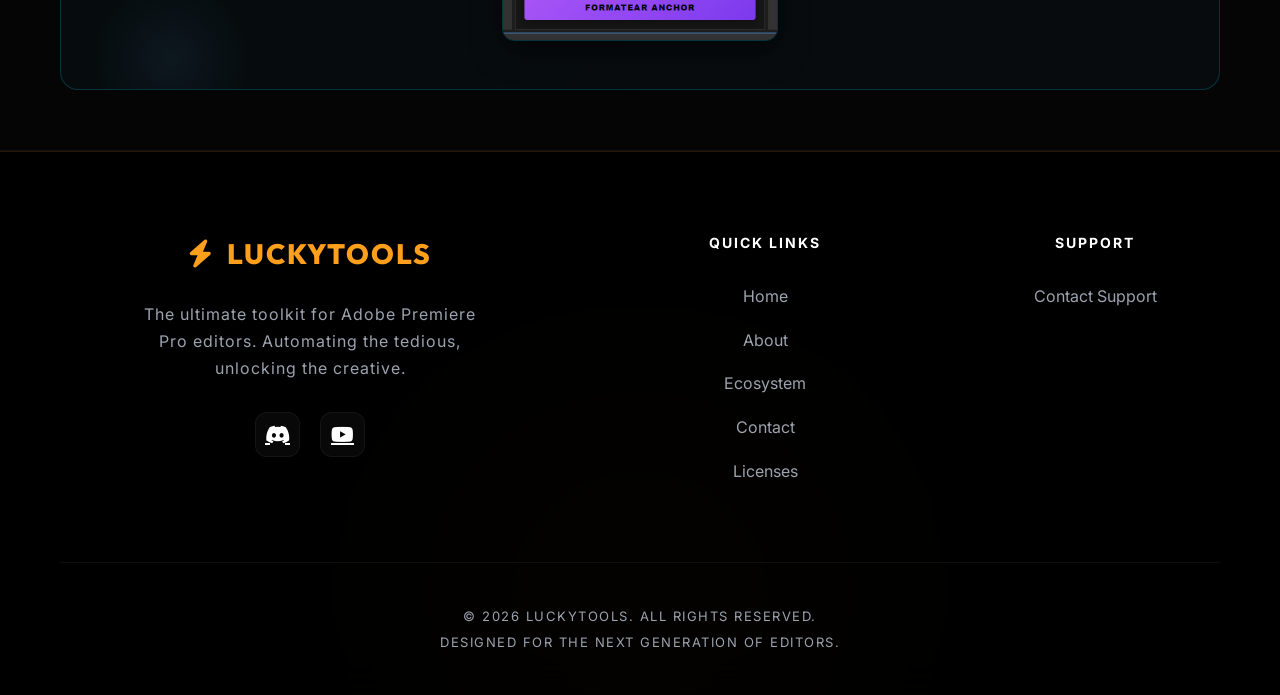
==== commit 6cf5a64c: "Add files via upload" ====
--- a/index.html
+++ b/index.html
@@ -2171,5 +2171,48 @@
             });
         }
     </script>
+
+    <!-- Lightbox Modal -->
+    <div id="imageLightbox" style="display: none; position: fixed; z-index: 99999; left: 0; top: 0; width: 100%; height: 100%; background-color: rgba(0,0,0,0.85); backdrop-filter: blur(5px); align-items: center; justify-content: center; opacity: 0; transition: opacity 0.3s ease; cursor: pointer;">
+        <span style="position: absolute; top: 20px; right: 35px; color: #f1f1f1; font-size: 40px; font-weight: bold; cursor: pointer; transition: color 0.2s;" onmouseover="this.style.color='#ffcc00'" onmouseout="this.style.color='#f1f1f1'">&times;</span>
+        <img id="lightboxImg" style="max-width: 90%; max-height: 90%; border-radius: 12px; box-shadow: 0 15px 50px rgba(0,0,0,0.6); object-fit: contain; cursor: default; transition: transform 0.3s ease; transform: scale(0.9);">
+    </div>
+    <script>
+        // Lightbox functionality for ecosystem UI images
+        document.addEventListener('DOMContentLoaded', () => {
+            const lightbox = document.getElementById('imageLightbox');
+            const lightboxImg = document.getElementById('lightboxImg');
+            
+            const images = document.querySelectorAll('.gallery-img, img[src="anchormarck.png"]');
+            images.forEach(img => {
+                img.style.cursor = 'pointer';
+                if (!img.classList.contains('gallery-img')) {
+                    img.style.transition = 'transform 0.3s';
+                    img.addEventListener('mouseover', () => img.style.transform = 'scale(1.02)');
+                    img.addEventListener('mouseout', () => img.style.transform = 'scale(1)');
+                }
+                
+                img.addEventListener('click', () => {
+                    lightboxImg.src = img.src;
+                    lightbox.style.display = 'flex';
+                    void lightbox.offsetWidth; // Trigger reflow
+                    lightbox.style.opacity = '1';
+                    lightboxImg.style.transform = 'scale(1)';
+                    document.body.style.overflow = 'hidden'; // Prevent background scroll
+                });
+            });
+
+            lightbox.addEventListener('click', (e) => {
+                if (e.target !== lightboxImg) {
+                    lightbox.style.opacity = '0';
+                    lightboxImg.style.transform = 'scale(0.9)';
+                    document.body.style.overflow = '';
+                    setTimeout(() => {
+                        lightbox.style.display = 'none';
+                    }, 300);
+                }
+            });
+        });
+    </script>
 </body>
 </html>
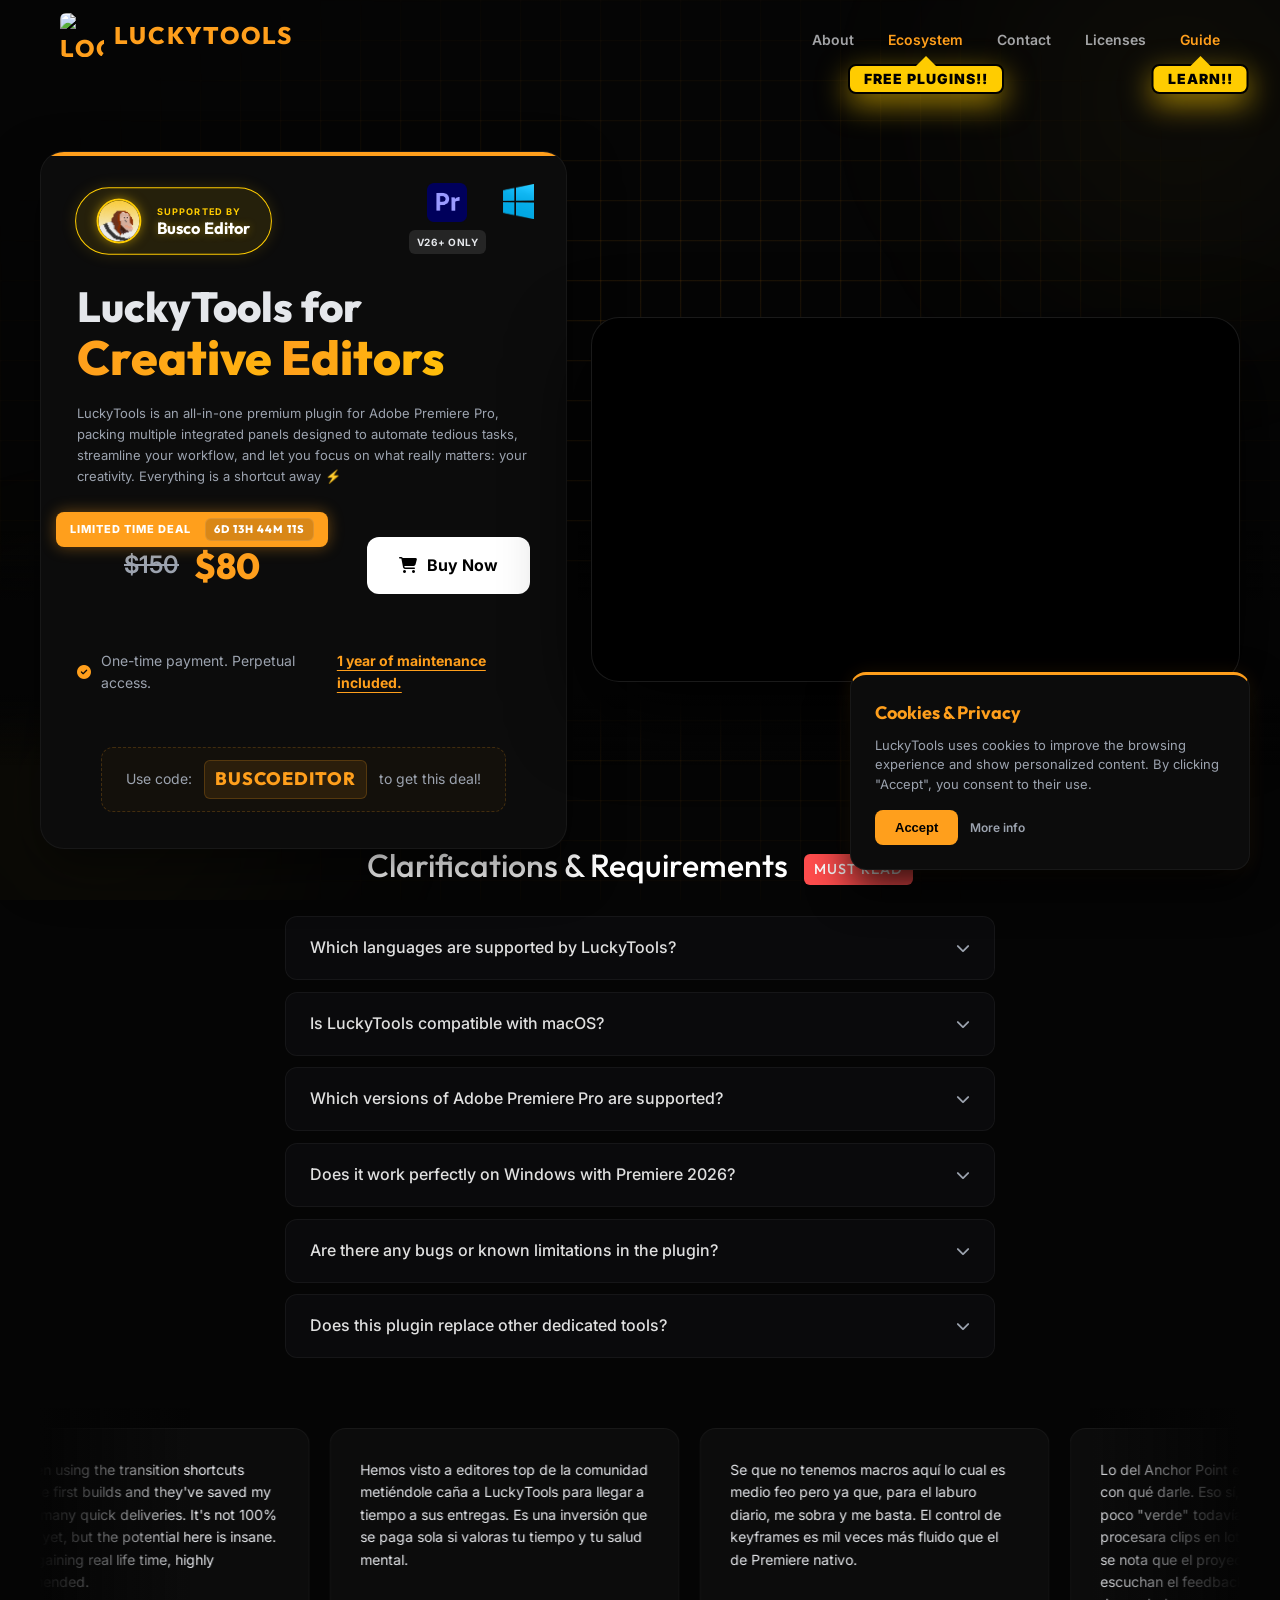
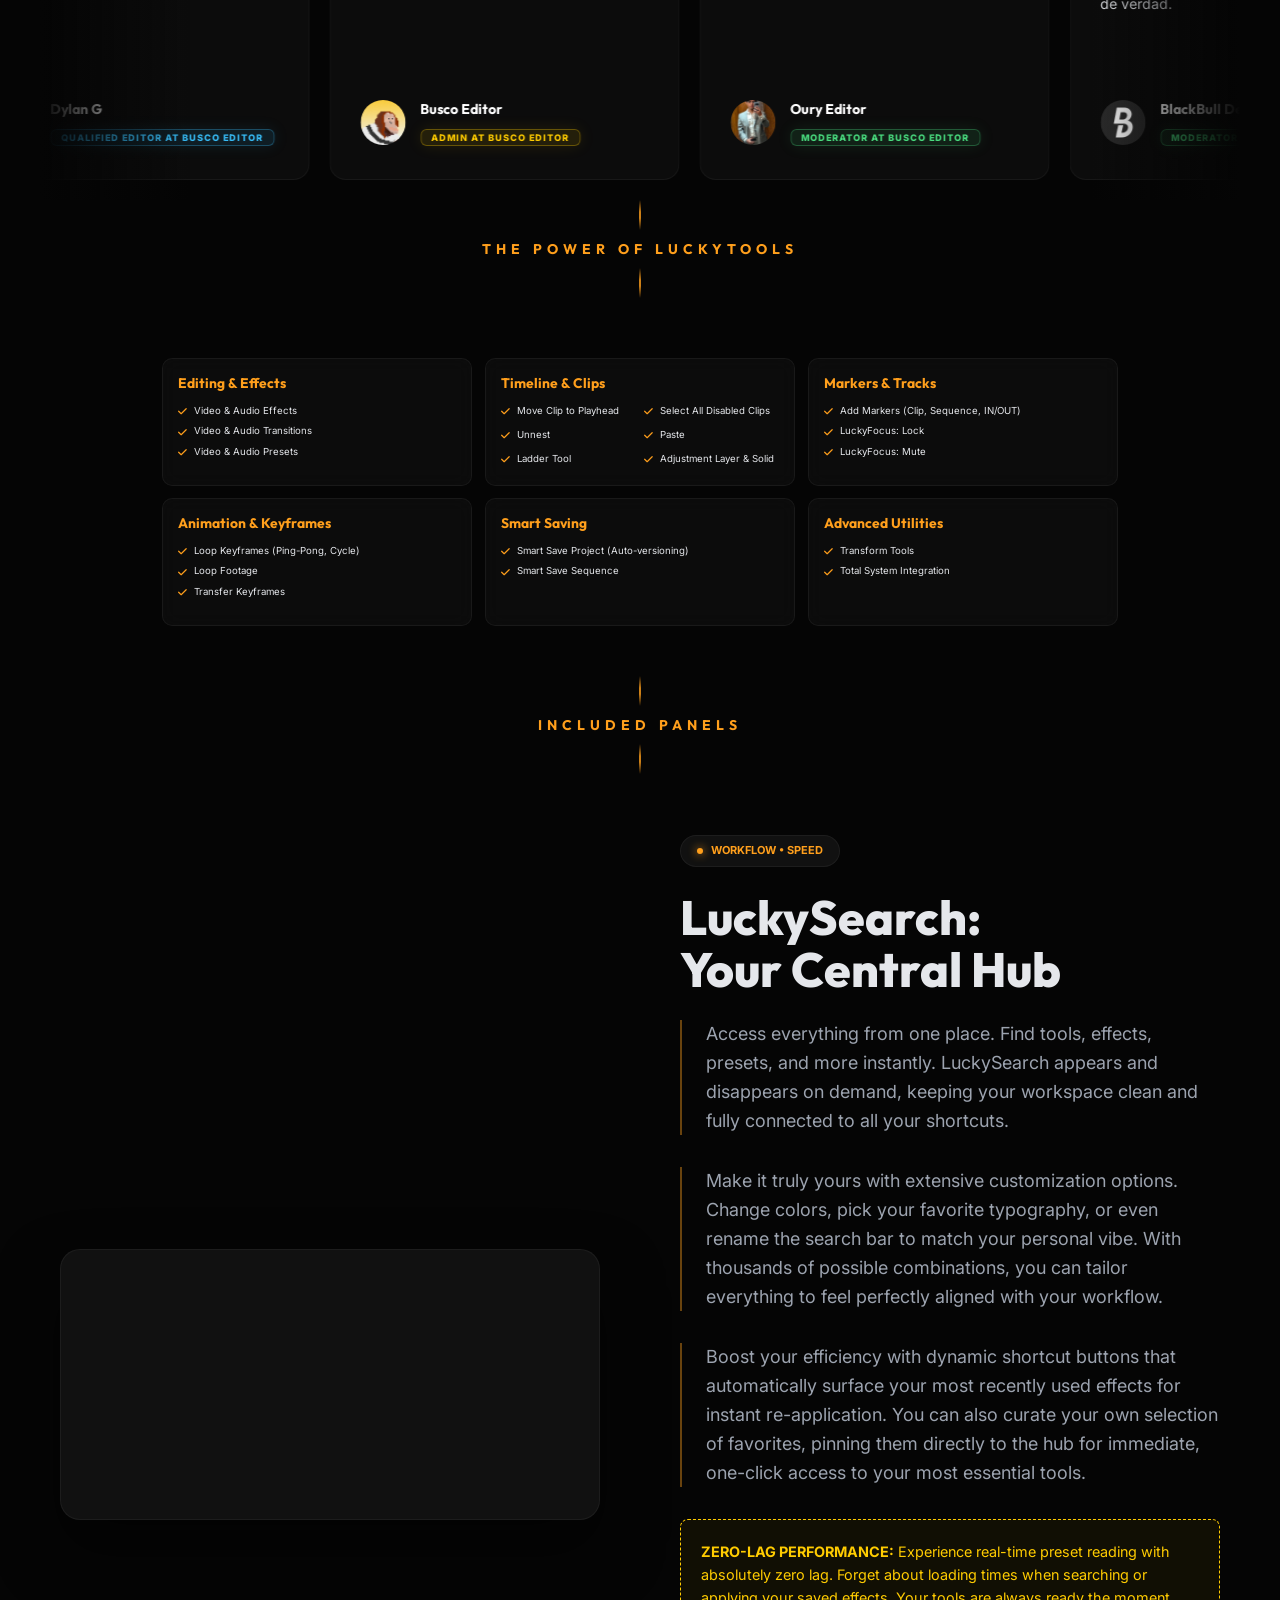
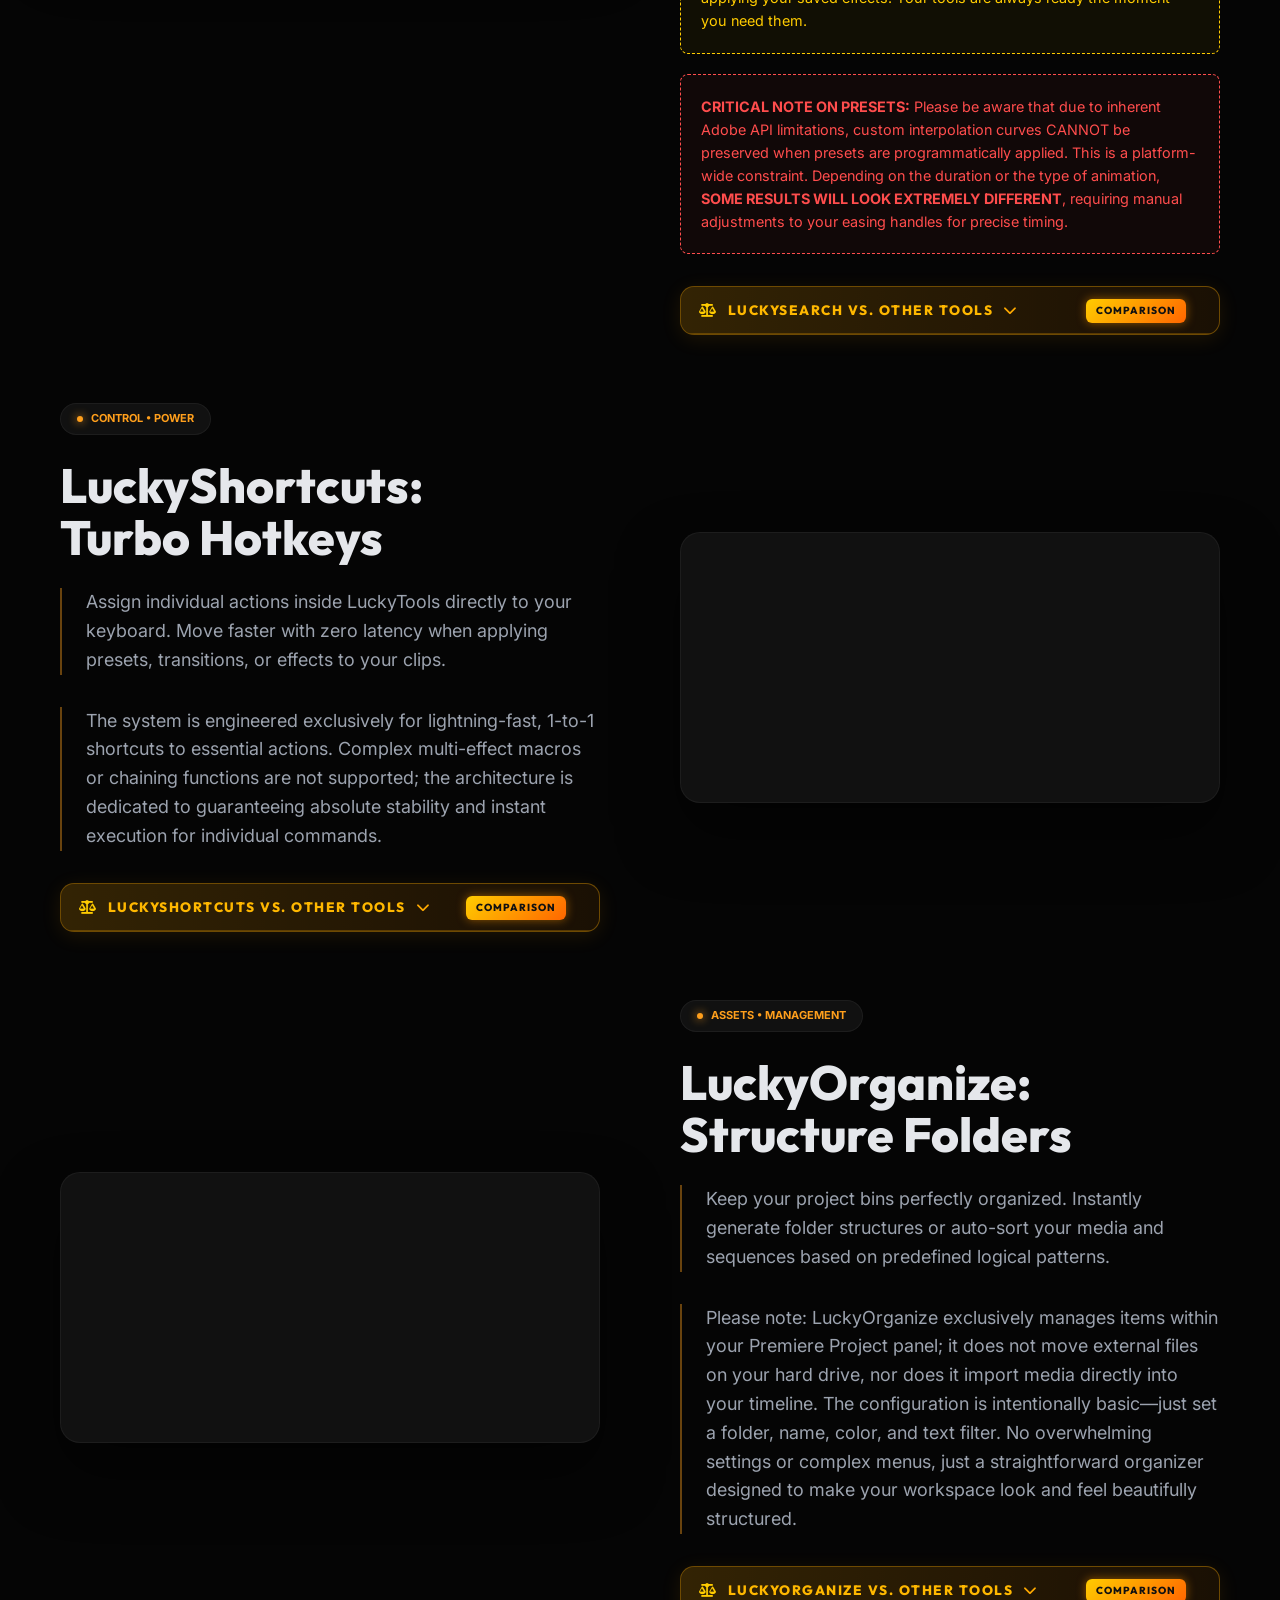
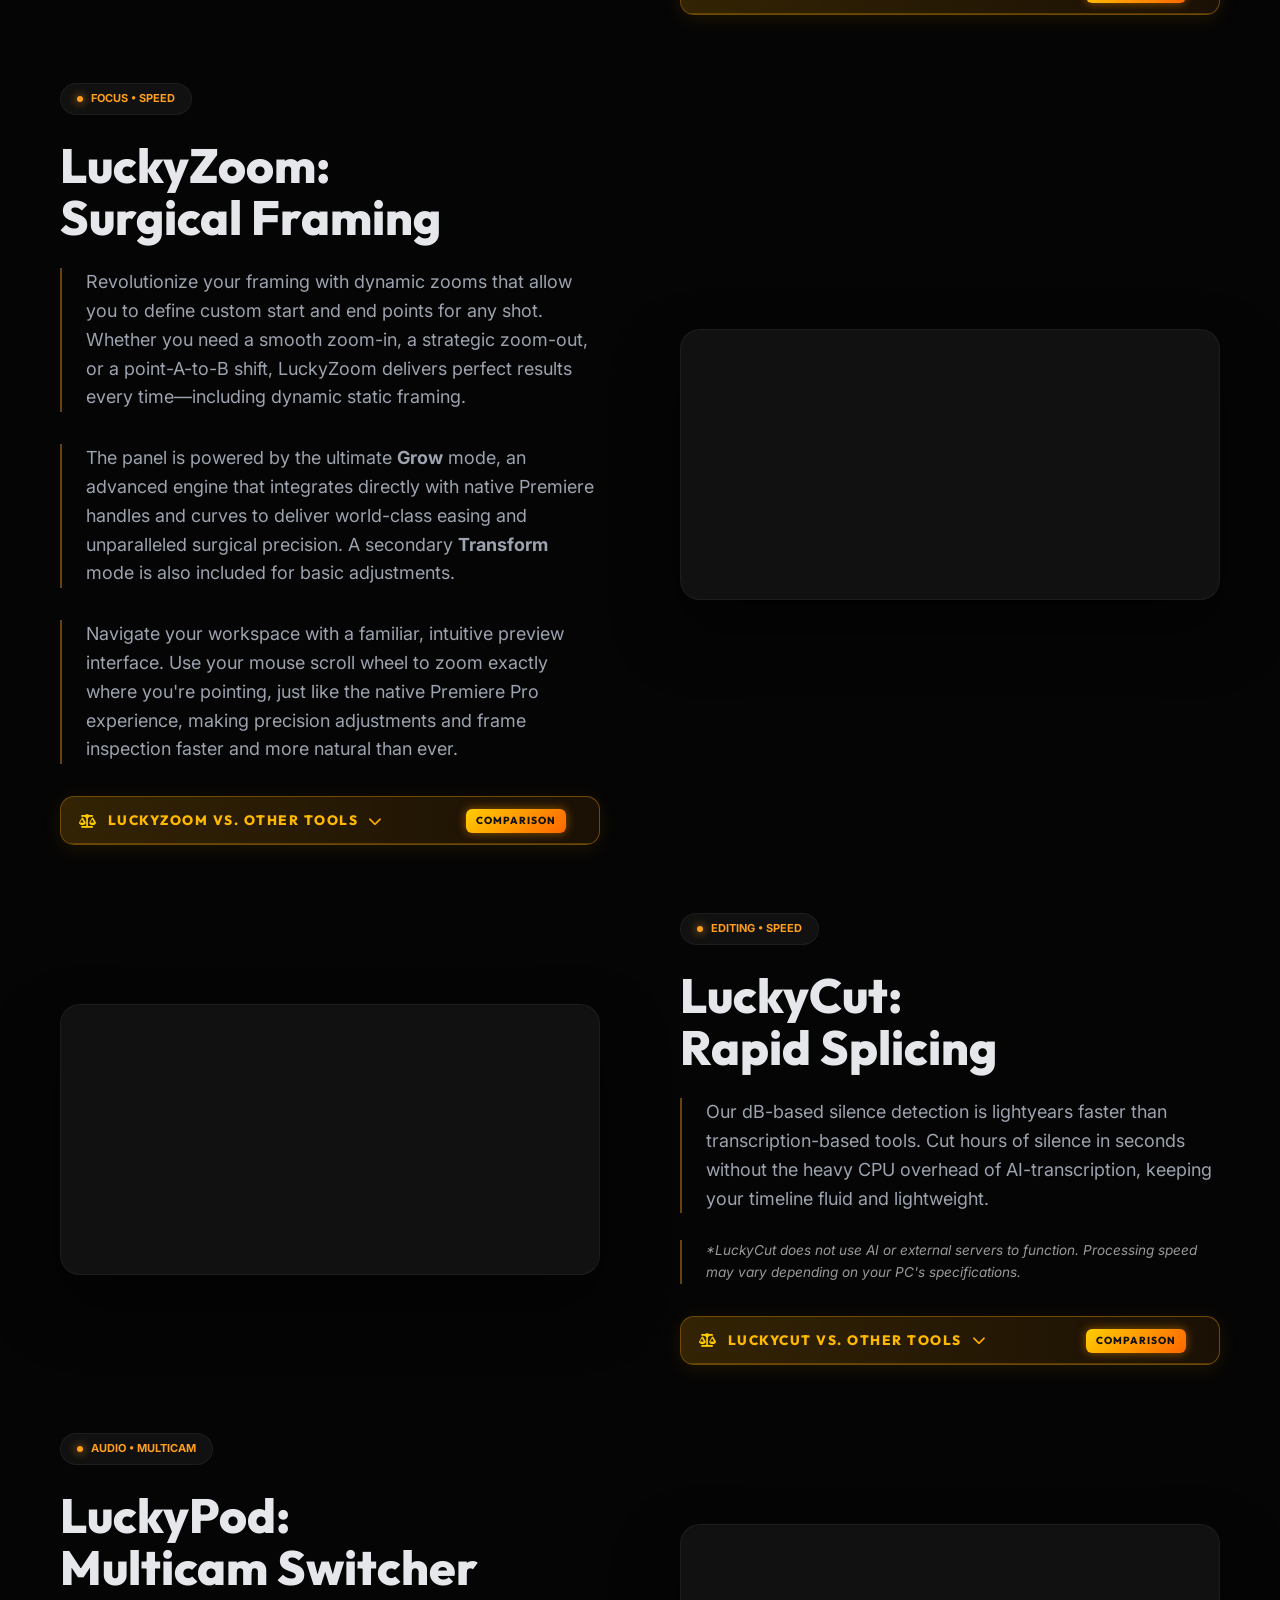
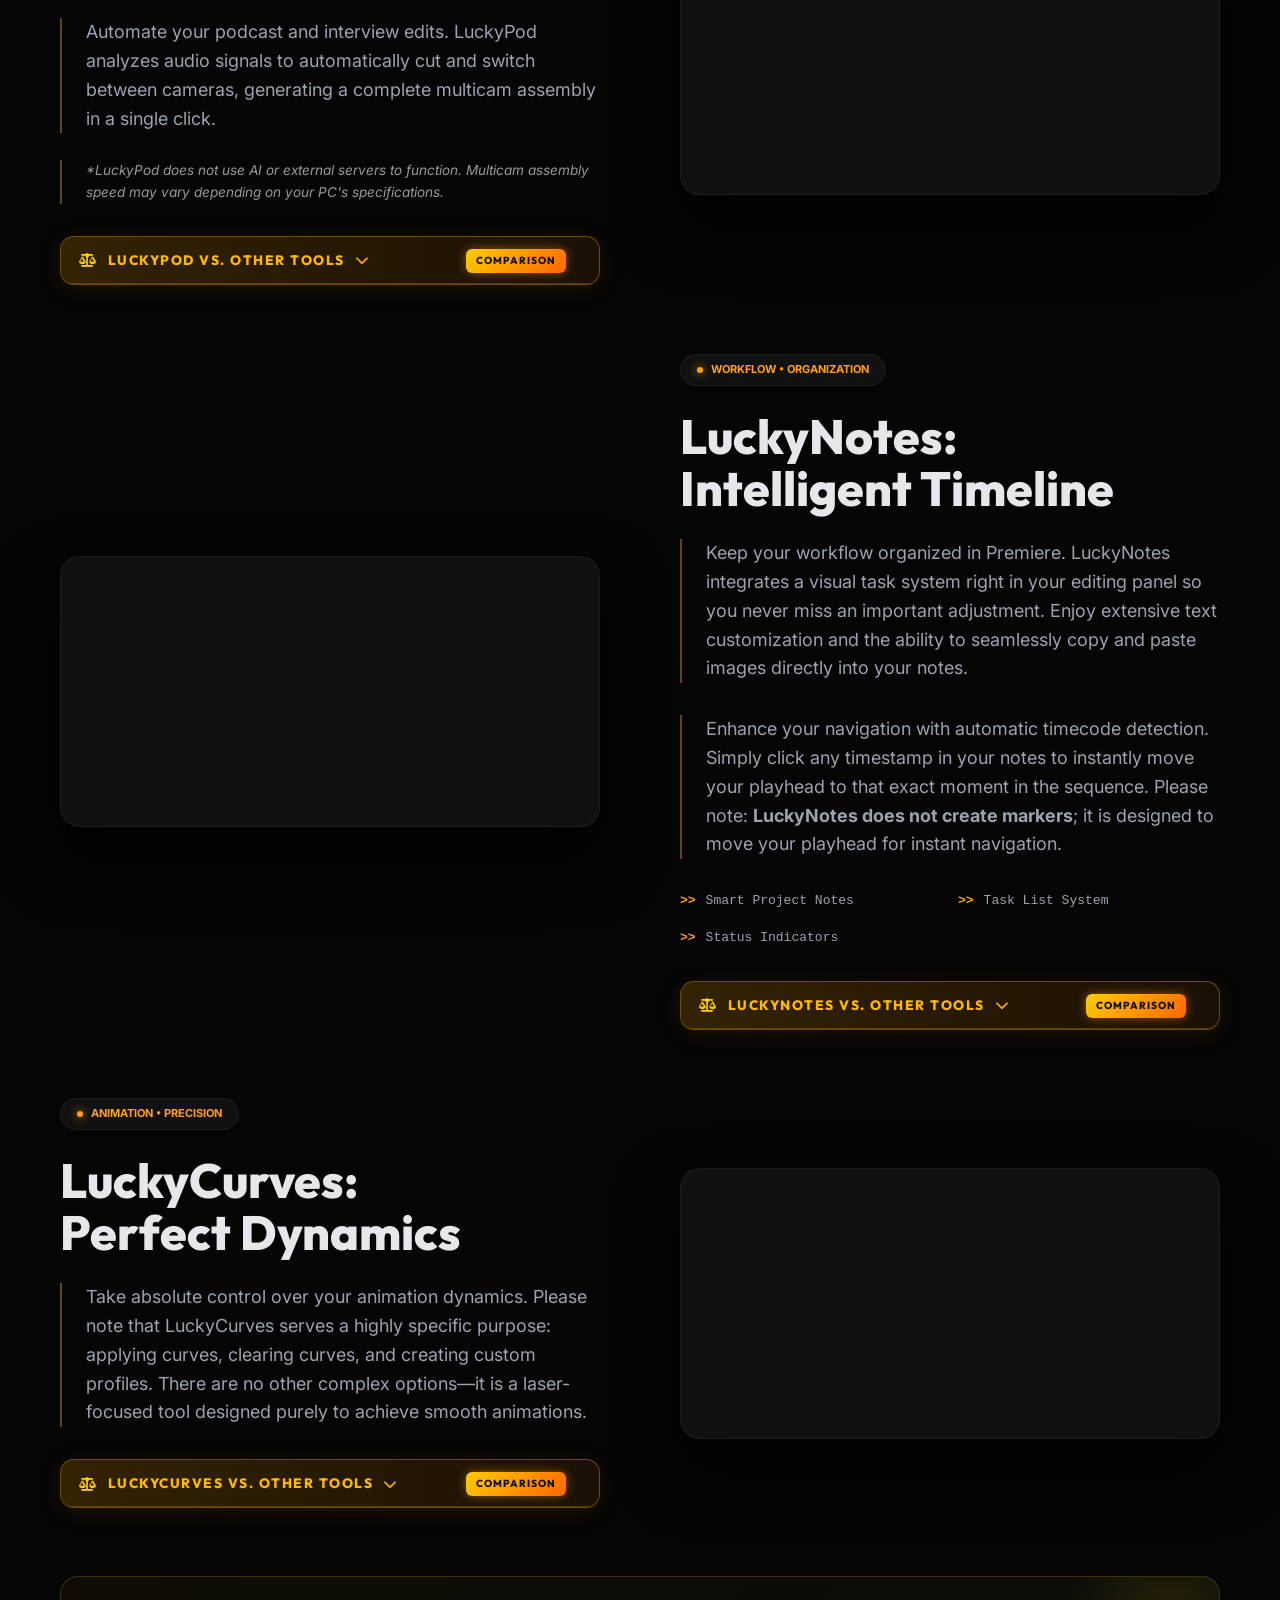
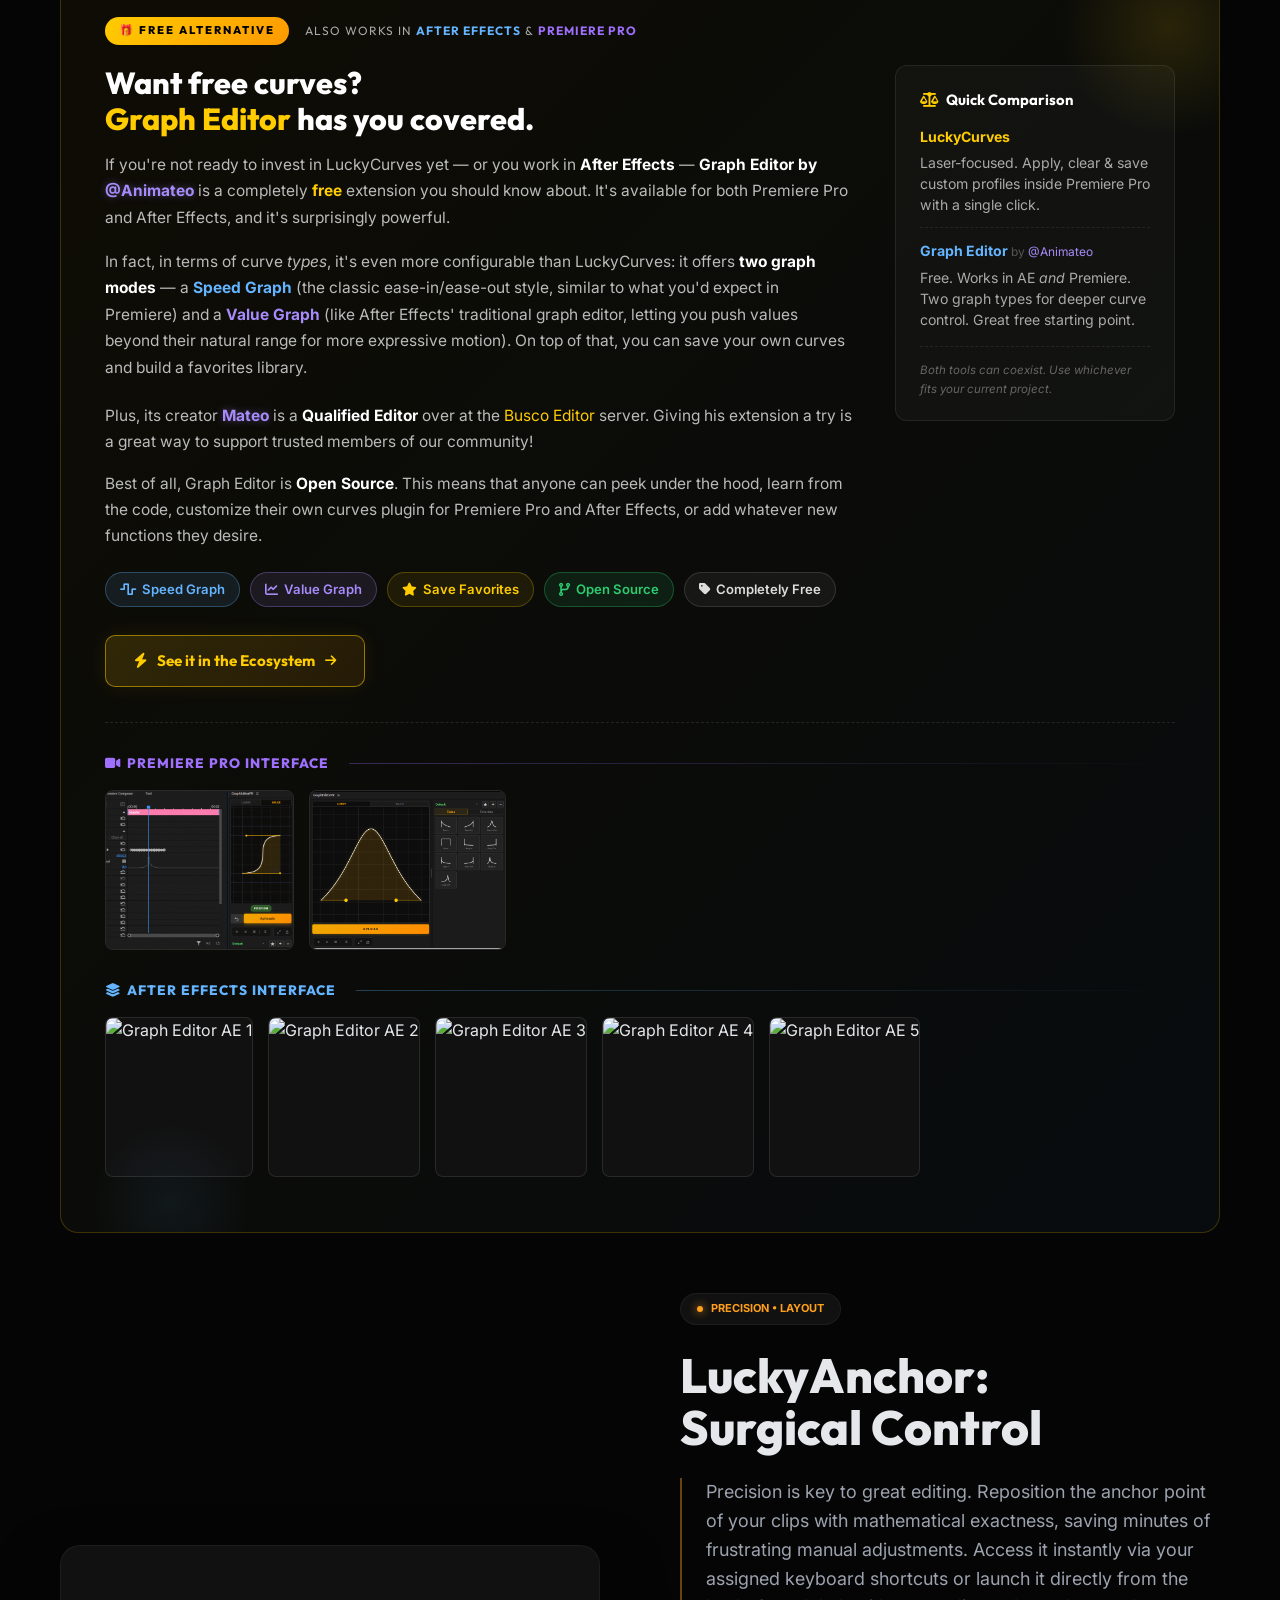
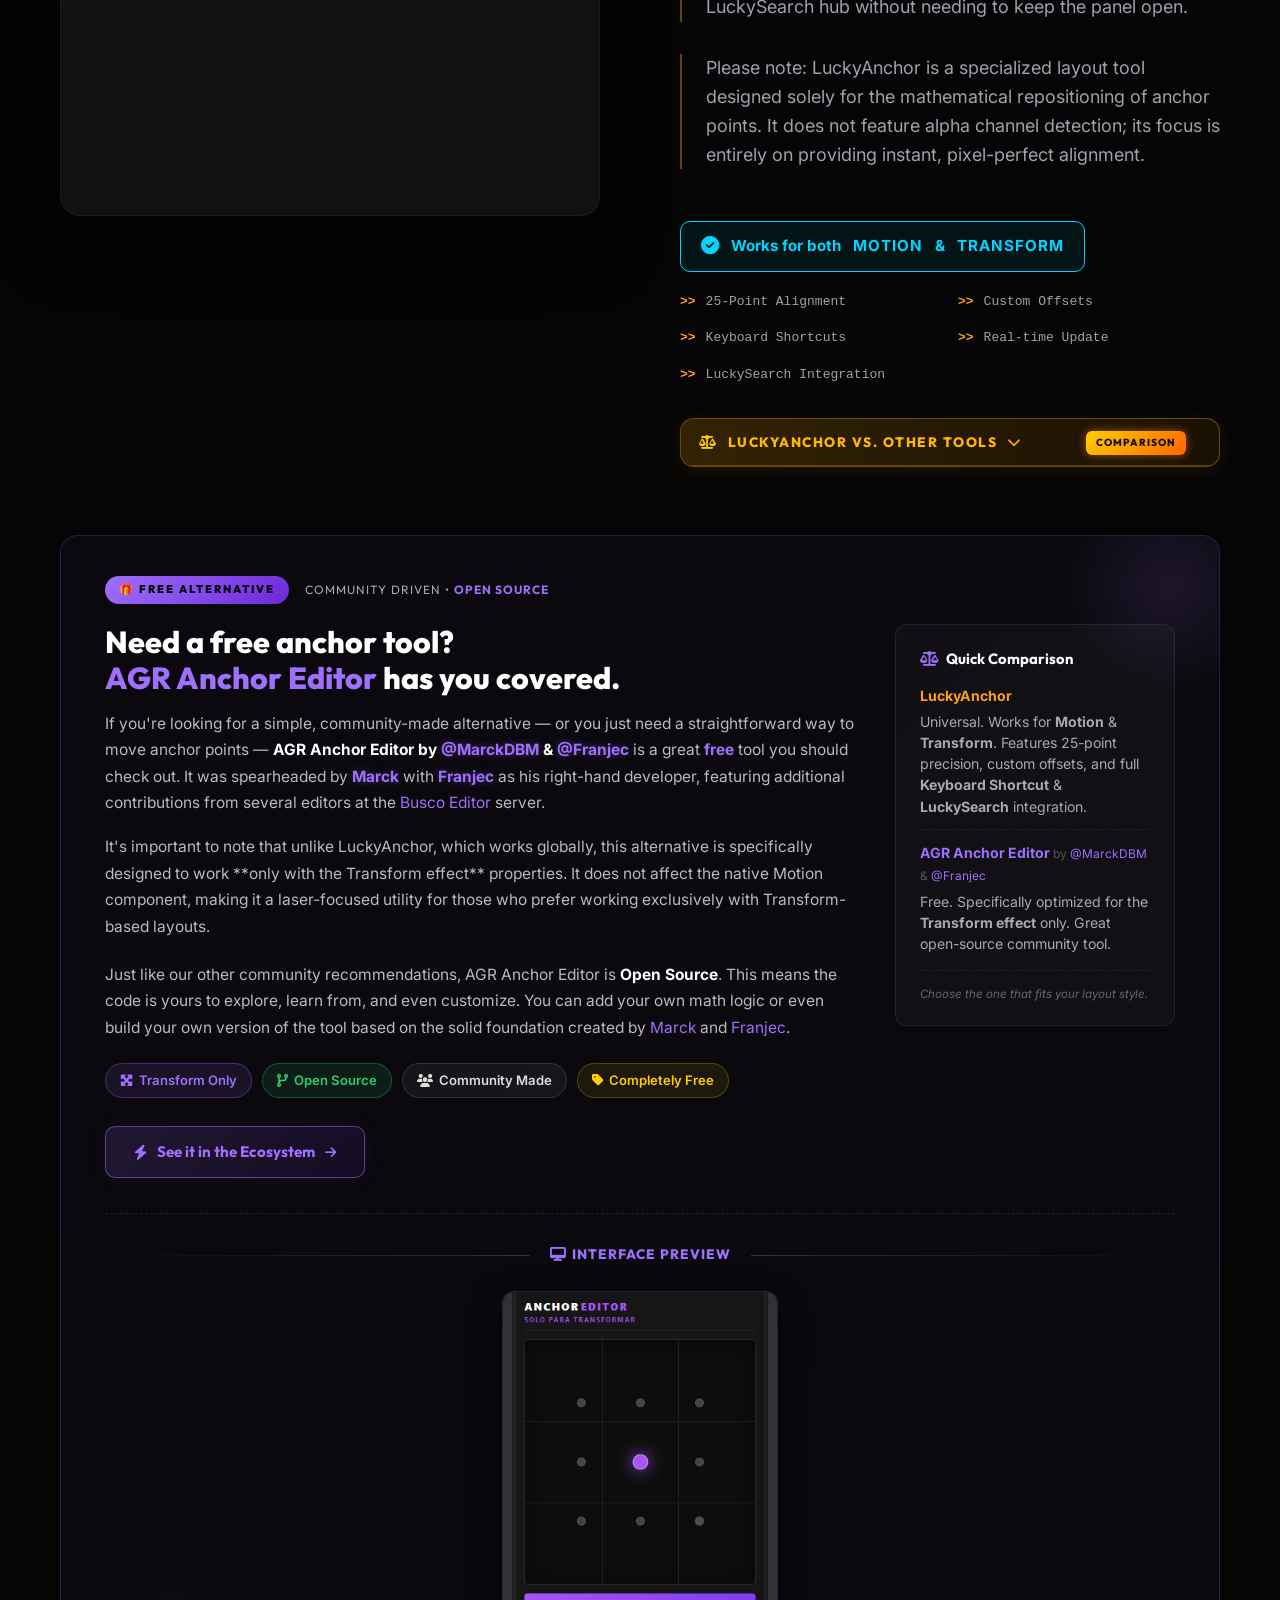
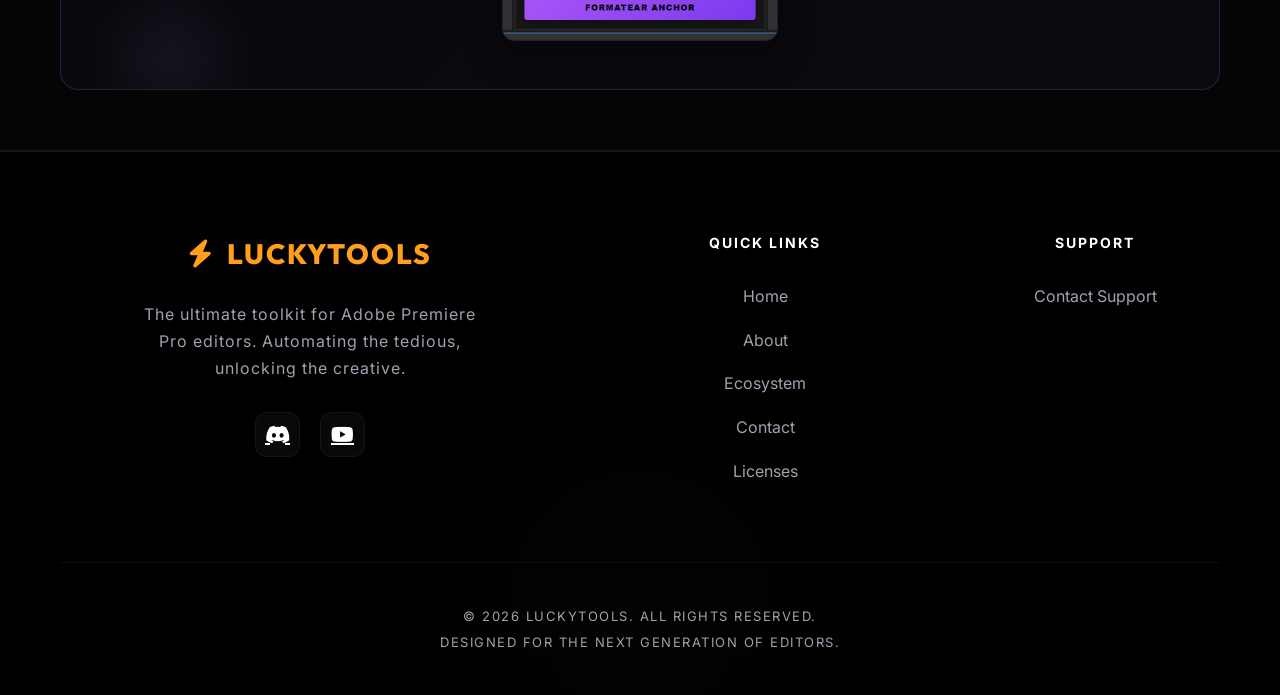
==== commit ff786c71: "Add files via upload" ====
--- a/index.html
+++ b/index.html
@@ -1045,7 +1045,7 @@
                                     <th class="col-other">Other Plugins</th>
                                 </tr></thead>
                                 <tbody>
-                                    <tr><td>Custom start &amp; end zoom points</td><td class="ct-yes">Yes</td><td class="ct-partial">Partial</td></tr>
+                                    <tr><td>Custom start &amp; end zoom points</td><td class="ct-yes">Yes</td><td class="ct-yes">Yes</td></tr>
                                     <tr><td>Dynamic zoom</td><td class="ct-yes">Yes</td><td class="ct-no">No</td></tr>
                                     <tr><td>Curve control</td><td class="ct-yes">Yes</td><td class="ct-no">No</td></tr>
                                     <tr><td>Curve smoothing</td><td class="ct-no">No</td><td class="ct-yes">Yes</td></tr>
@@ -1149,7 +1149,7 @@
                                 <tbody>
                                     <tr><td>Audio-signal based camera switching</td><td class="ct-yes">Yes</td><td class="ct-yes">Yes</td></tr>
                                     <tr><td>Multicam assembly in one click</td><td class="ct-yes">Yes</td><td class="ct-yes">Yes</td></tr>
-                                    <tr><td>Supports &gt;2 POVs</td><td class="ct-partial">Not sure</td><td class="ct-yes">Yes</td></tr>
+                                    <tr><td>Supports &gt;2 POVs</td><td class="ct-partial">---</td><td class="ct-yes">Yes</td></tr>
                                     <tr><td>Manual camera selection</td><td class="ct-no">No</td><td class="ct-yes">Yes</td></tr>
                                     <tr><td>AI speaker detection</td><td class="ct-no">No</td><td class="ct-yes">Yes (AI)</td></tr>
                                     <tr><td>Auto zoom / punch-ins</td><td class="ct-no">No</td><td class="ct-yes">Yes</td></tr>
@@ -1509,8 +1509,8 @@
             <!-- FREE ANCHOR ALTERNATIVE -->
             <div class="free-anchor-callout reveal reveal-up" style="
                 margin: 60px 0 60px 0;
-                background: linear-gradient(135deg, rgba(0,212,255,0.04) 0%, rgba(100,180,255,0.04) 100%);
-                border: 1px solid rgba(0,212,255,0.2);
+                background: linear-gradient(135deg, rgba(159,112,253,0.04) 0%, rgba(167,139,250,0.04) 100%);
+                border: 1px solid rgba(159,112,253,0.2);
                 border-radius: 18px;
                 padding: 40px 44px;
                 position: relative;
@@ -1520,14 +1520,14 @@
                 <div style="
                     position: absolute; top: -60px; right: -60px;
                     width: 220px; height: 220px;
-                    background: radial-gradient(circle, rgba(0,212,255,0.12) 0%, transparent 70%);
+                    background: radial-gradient(circle, rgba(159,112,253,0.12) 0%, transparent 70%);
                     border-radius: 50%;
                     pointer-events: none;
                 "></div>
                 <div style="
                     position: absolute; bottom: -50px; left: 30px;
                     width: 160px; height: 160px;
-                    background: radial-gradient(circle, rgba(100,180,255,0.07) 0%, transparent 70%);
+                    background: radial-gradient(circle, rgba(167,139,250,0.07) 0%, transparent 70%);
                     border-radius: 50%;
                     pointer-events: none;
                 "></div>
@@ -1535,7 +1535,7 @@
                 <!-- Header row -->
                 <div style="display: flex; align-items: center; gap: 16px; margin-bottom: 20px; flex-wrap: wrap;">
                     <div style="
-                        background: linear-gradient(135deg, #00d4ff, #0099ff);
+                        background: linear-gradient(135deg, #9f70fd, #6d28d9);
                         color: #000;
                         font-weight: 800;
                         font-size: 0.7em;
@@ -1552,7 +1552,7 @@
                         letter-spacing: 1px;
                         text-transform: uppercase;
                         font-family: 'Outfit', sans-serif;
-                    ">Community Driven • <strong style="color:#00d4ff;">Open Source</strong></div>
+                    ">Community Driven • <strong style="color:#9f70fd;">Open Source</strong></div>
                 </div>
 
                 <!-- Main content -->
@@ -1565,20 +1565,20 @@
                             color: white;
                             margin: 0 0 14px 0;
                             line-height: 1.2;
-                        ">Need a free anchor tool? <br><span style="color: #00d4ff;">AGR Anchor Editor</span> has you covered.</h3>
+                        ">Need a free anchor tool? <br><span style="color: #9f70fd;">AGR Anchor Editor</span> has you covered.</h3>
                         <p style="color: #bbb; line-height: 1.7; margin: 0 0 18px 0; font-size: 0.97em;">
-                            If you're looking for a simple, community-made alternative — or you just need a straightforward way to move anchor points — <strong style="color: white;">AGR Anchor Editor by <a href="https://www.youtube.com/@MarckDBM" target="_blank" style="color: #00d4ff; text-decoration: none; text-shadow: 0 0 8px rgba(0, 212, 255, 0.4);">@MarckDBM</a> & <a href="https://ytjobs.co/talent/profile/322597" target="_blank" style="color: #00d4ff; text-decoration: none; text-shadow: 0 0 8px rgba(0, 212, 255, 0.4);">@Franjec</a></strong> is a great <strong style="color: #00d4ff;">free</strong> tool you should check out. It was spearheaded by <a href="https://www.youtube.com/@MarckDBM" target="_blank" style="color: #00d4ff; text-decoration: none; text-shadow: 0 0 8px rgba(0, 212, 255, 0.4); font-weight: bold;">Marck</a> with <a href="https://ytjobs.co/talent/profile/322597" target="_blank" style="color: #00d4ff; text-decoration: none; text-shadow: 0 0 8px rgba(0, 212, 255, 0.4); font-weight: bold;">Franjec</a> as his right-hand developer, featuring additional contributions from several editors at the <a href="https://discord.gg/hEa7TpDhGP" target="_blank" style="color: #00d4ff; text-decoration: none;">Busco Editor</a> server.
+                            If you're looking for a simple, community-made alternative — or you just need a straightforward way to move anchor points — <strong style="color: white;">AGR Anchor Editor by <a href="https://www.youtube.com/@MarckDBM" target="_blank" style="color: #9f70fd; text-decoration: none; text-shadow: 0 0 8px rgba(159, 112, 253, 0.4);">@MarckDBM</a> & <a href="https://ytjobs.co/talent/profile/322597" target="_blank" style="color: #9f70fd; text-decoration: none; text-shadow: 0 0 8px rgba(159, 112, 253, 0.4);">@Franjec</a></strong> is a great <strong style="color: #9f70fd;">free</strong> tool you should check out. It was spearheaded by <a href="https://www.youtube.com/@MarckDBM" target="_blank" style="color: #9f70fd; text-decoration: none; text-shadow: 0 0 8px rgba(159, 112, 253, 0.4); font-weight: bold;">Marck</a> with <a href="https://ytjobs.co/talent/profile/322597" target="_blank" style="color: #9f70fd; text-decoration: none; text-shadow: 0 0 8px rgba(159, 112, 253, 0.4); font-weight: bold;">Franjec</a> as his right-hand developer, featuring additional contributions from several editors at the <a href="https://discord.gg/hEa7TpDhGP" target="_blank" style="color: #9f70fd; text-decoration: none;">Busco Editor</a> server.
                         </p>
                         <p style="color: #bbb; line-height: 1.7; margin: 0 0 22px 0; font-size: 0.97em;">
                             It's important to note that unlike LuckyAnchor, which works globally, this alternative is specifically designed to work **only with the Transform effect** properties. It does not affect the native Motion component, making it a laser-focused utility for those who prefer working exclusively with Transform-based layouts.
                         </p>
                         <p style="color: #bbb; line-height: 1.7; margin: 0 0 22px 0; font-size: 0.97em;">
-                            Just like our other community recommendations, AGR Anchor Editor is <strong style="color: white;">Open Source</strong>. This means the code is yours to explore, learn from, and even customize. You can add your own math logic or even build your own version of the tool based on the solid foundation created by <a href="https://www.youtube.com/@MarckDBM" target="_blank" style="color: #00d4ff; text-decoration: none;">Marck</a> and <a href="https://ytjobs.co/talent/profile/322597" target="_blank" style="color: #00d4ff; text-decoration: none;">Franjec</a>.
+                            Just like our other community recommendations, AGR Anchor Editor is <strong style="color: white;">Open Source</strong>. This means the code is yours to explore, learn from, and even customize. You can add your own math logic or even build your own version of the tool based on the solid foundation created by <a href="https://www.youtube.com/@MarckDBM" target="_blank" style="color: #9f70fd; text-decoration: none;">Marck</a> and <a href="https://ytjobs.co/talent/profile/322597" target="_blank" style="color: #9f70fd; text-decoration: none;">Franjec</a>.
                         </p>
 
                         <!-- Feature pills -->
                         <div style="display: flex; flex-wrap: wrap; gap: 10px; margin-bottom: 28px;">
-                            <span style="background: rgba(0,212,255,0.1); border: 1px solid rgba(0,212,255,0.3); color: #00d4ff; padding: 6px 14px; border-radius: 20px; font-size: 0.82em; font-weight: 600;">
+                            <span style="background: rgba(159,112,253,0.1); border: 1px solid rgba(159,112,253,0.3); color: #9f70fd; padding: 6px 14px; border-radius: 20px; font-size: 0.82em; font-weight: 600;">
                                 <i class="fas fa-expand-arrows-alt" style="margin-right: 6px;"></i>Transform Only
                             </span>
                             <span style="background: rgba(46, 204, 113, 0.1); border: 1px solid rgba(46, 204, 113, 0.3); color: #2ecc71; padding: 6px 14px; border-radius: 20px; font-size: 0.82em; font-weight: 600;">
@@ -1597,9 +1597,9 @@
                             display: inline-flex;
                             align-items: center;
                             gap: 10px;
-                            background: linear-gradient(135deg, rgba(0,212,255,0.15), rgba(0,153,255,0.1));
-                            border: 1px solid rgba(0,212,255,0.5);
-                            color: #00d4ff;
+                            background: linear-gradient(135deg, rgba(159,112,253,0.15), rgba(109,40,217,0.1));
+                            border: 1px solid rgba(159,112,253,0.5);
+                            color: #9f70fd;
                             padding: 13px 28px;
                             border-radius: 10px;
                             font-weight: 700;
@@ -1607,10 +1607,10 @@
                             text-decoration: none;
                             font-family: 'Outfit', sans-serif;
                             transition: all 0.25s ease;
-                            box-shadow: 0 0 20px rgba(0,212,255,0.08);
+                            box-shadow: 0 0 20px rgba(159,112,253,0.08);
                         "
-                        onmouseover="this.style.background='linear-gradient(135deg,rgba(0,212,255,0.28),rgba(0,153,255,0.2))'; this.style.boxShadow='0 0 30px rgba(0,212,255,0.2)'; this.style.transform='translateY(-2px)';"
-                        onmouseout="this.style.background='linear-gradient(135deg,rgba(0,212,255,0.15),rgba(0,153,255,0.1))'; this.style.boxShadow='0 0 20px rgba(0,212,255,0.08)'; this.style.transform='translateY(0)';">
+                        onmouseover="this.style.background='linear-gradient(135deg,rgba(159,112,253,0.28),rgba(109,40,217,0.2))'; this.style.boxShadow='0 0 30px rgba(159,112,253,0.2)'; this.style.transform='translateY(-2px)';"
+                        onmouseout="this.style.background='linear-gradient(135deg,rgba(159,112,253,0.15),rgba(109,40,217,0.1))'; this.style.boxShadow='0 0 20px rgba(159,112,253,0.08)'; this.style.transform='translateY(0)';">
                             <i class="fas fa-bolt"></i>
                             See it in the Ecosystem
                             <i class="fas fa-arrow-right" style="font-size: 0.85em;"></i>
@@ -1629,7 +1629,7 @@
                         flex-shrink: 0;
                     ">
                         <div style="font-family:'Outfit',sans-serif; font-weight:700; color:white; margin-bottom:14px; font-size:1.05em;">
-                            <i class="fas fa-balance-scale" style="color:#00d4ff; margin-right:8px;"></i>Quick Comparison
+                            <i class="fas fa-balance-scale" style="color:#9f70fd; margin-right:8px;"></i>Quick Comparison
                         </div>
                         <div style="display:flex; flex-direction:column; gap:12px;">
                             <div>
@@ -1637,7 +1637,7 @@
                                 <div style="color:#aaa; line-height:1.5;">Universal. Works for <strong>Motion</strong> & <strong>Transform</strong>. Features 25-point precision, custom offsets, and full <strong>Keyboard Shortcut</strong> & <strong>LuckySearch</strong> integration.</div>
                             </div>
                             <div style="border-top:1px dashed rgba(255,255,255,0.08); padding-top:12px;">
-                                <div style="color:#00d4ff; font-weight:700; margin-bottom:4px;">AGR Anchor Editor <span style="color:#555; font-weight:400; font-size:0.85em;">by <a href="https://www.youtube.com/@MarckDBM" target="_blank" style="color: #00d4ff; text-decoration: none;">@MarckDBM</a> & <a href="https://ytjobs.co/talent/profile/322597" target="_blank" style="color: #00d4ff; text-decoration: none;">@Franjec</a></span></div>
+                                <div style="color:#9f70fd; font-weight:700; margin-bottom:4px;">AGR Anchor Editor <span style="color:#555; font-weight:400; font-size:0.85em;">by <a href="https://www.youtube.com/@MarckDBM" target="_blank" style="color: #9f70fd; text-decoration: none;">@MarckDBM</a> & <a href="https://ytjobs.co/talent/profile/322597" target="_blank" style="color: #9f70fd; text-decoration: none;">@Franjec</a></span></div>
                                 <div style="color:#aaa; line-height:1.5;">Free. Specifically optimized for the <strong>Transform effect</strong> only. Great open-source community tool.</div>
                             </div>
                         </div>
@@ -1650,11 +1650,11 @@
                 <!-- AGR Anchor Editor Image -->
                 <div style="margin-top: 35px; border-top: 1px dashed rgba(255,255,255,0.1); padding-top: 30px; text-align: center;">
                     <div style="display: flex; gap: 20px; align-items: center; margin-bottom: 25px;">
-                        <div style="flex: 1; height: 1px; background: linear-gradient(270deg, rgba(0,212,255,0.3), transparent);"></div>
-                        <h4 style="color: #00d4ff; font-family: 'Outfit', sans-serif; text-transform: uppercase; font-size: 0.85em; letter-spacing: 1px; margin: 0; font-weight: 800;"><i class="fas fa-desktop" style="margin-right: 6px;"></i>Interface Preview</h4>
-                        <div style="flex: 1; height: 1px; background: linear-gradient(90deg, rgba(0,212,255,0.3), transparent);"></div>
-                    </div>
-                    <img src="anchormarck.png" alt="AGR Anchor Editor UI" style="max-width: 100%; border-radius: 12px; border: 1px solid rgba(0,212,255,0.2); box-shadow: 0 10px 30px rgba(0,0,0,0.5); object-fit: contain; max-height: 350px;">
+                        <div style="flex: 1; height: 1px; background: linear-gradient(270deg, rgba(159,112,253,0.3), transparent);"></div>
+                        <h4 style="color: #9f70fd; font-family: 'Outfit', sans-serif; text-transform: uppercase; font-size: 0.85em; letter-spacing: 1px; margin: 0; font-weight: 800;"><i class="fas fa-desktop" style="margin-right: 6px;"></i>Interface Preview</h4>
+                        <div style="flex: 1; height: 1px; background: linear-gradient(90deg, rgba(159,112,253,0.3), transparent);"></div>
+                    </div>
+                    <img src="anchormarck.png" alt="AGR Anchor Editor UI" style="max-width: 100%; border-radius: 12px; border: 1px solid rgba(159,112,253,0.2); box-shadow: 0 10px 30px rgba(0,0,0,0.5); object-fit: contain; max-height: 350px;">
                 </div>
             </div>
 
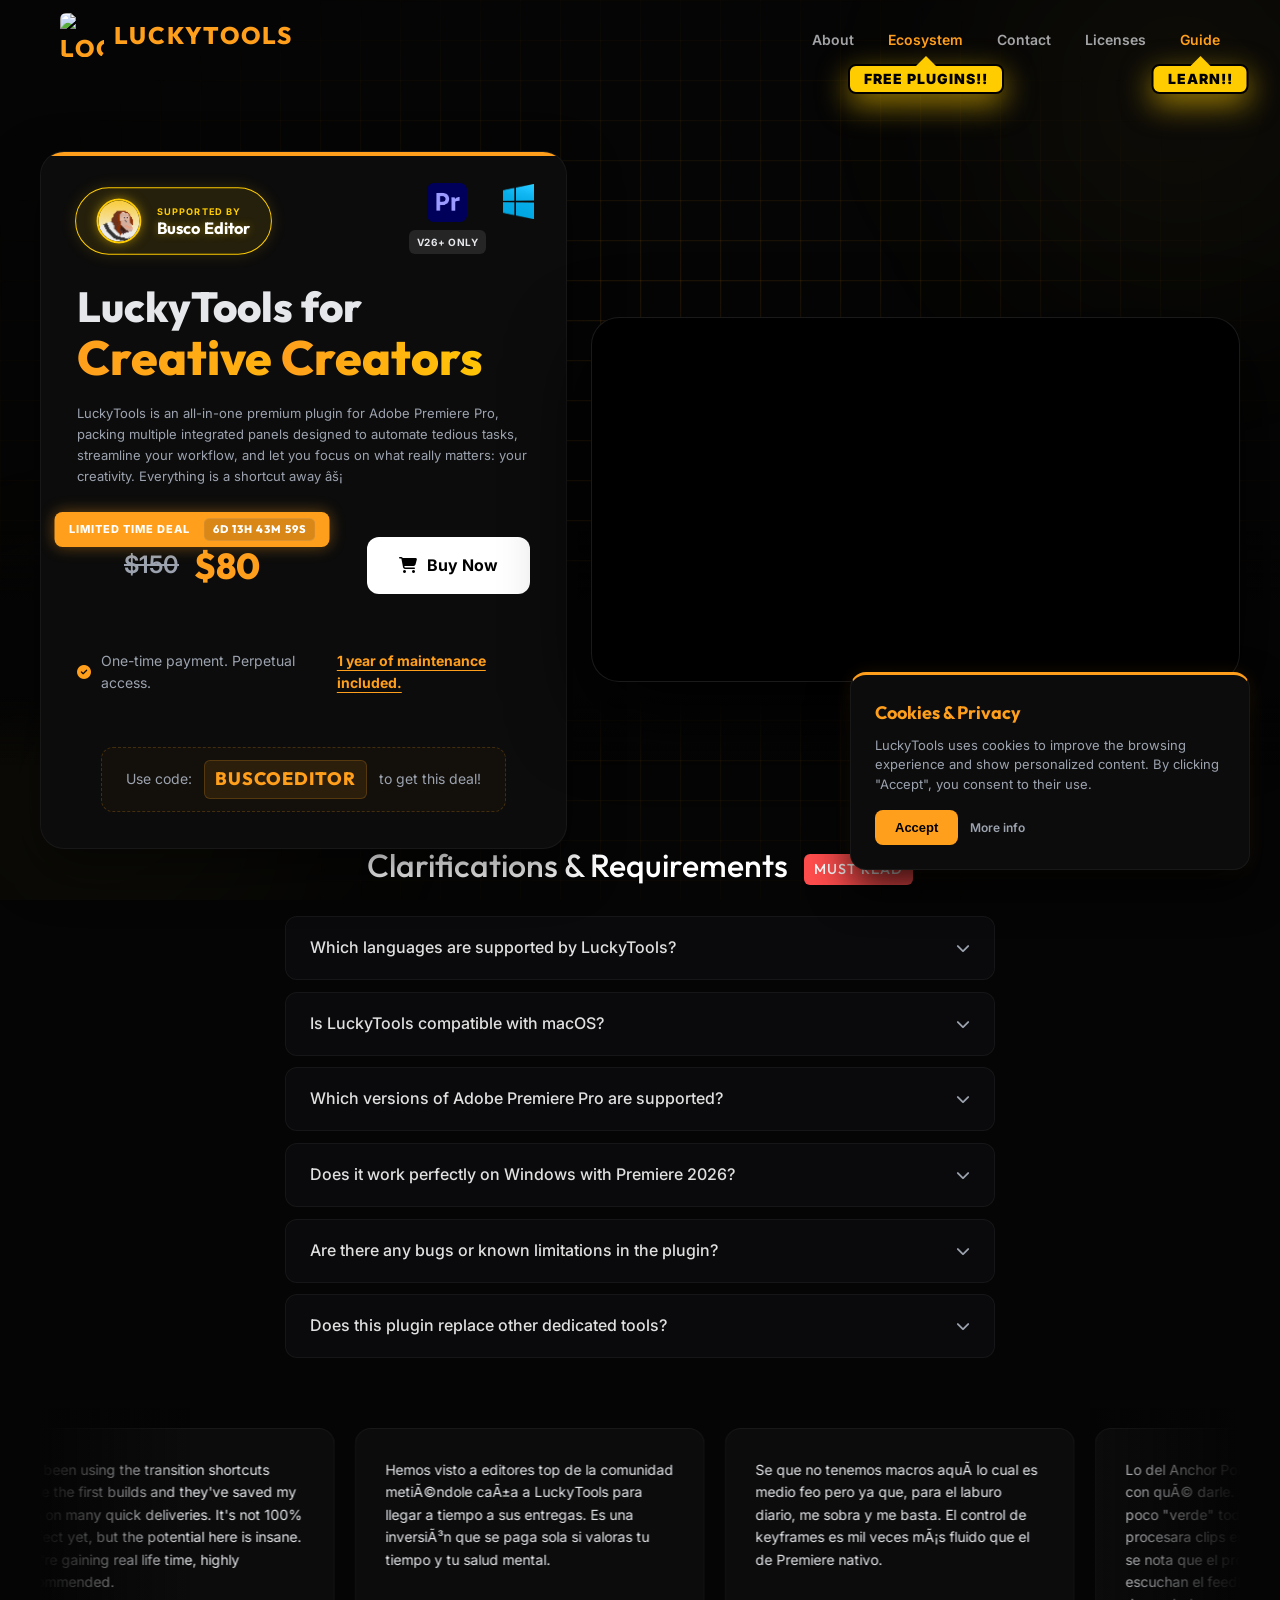
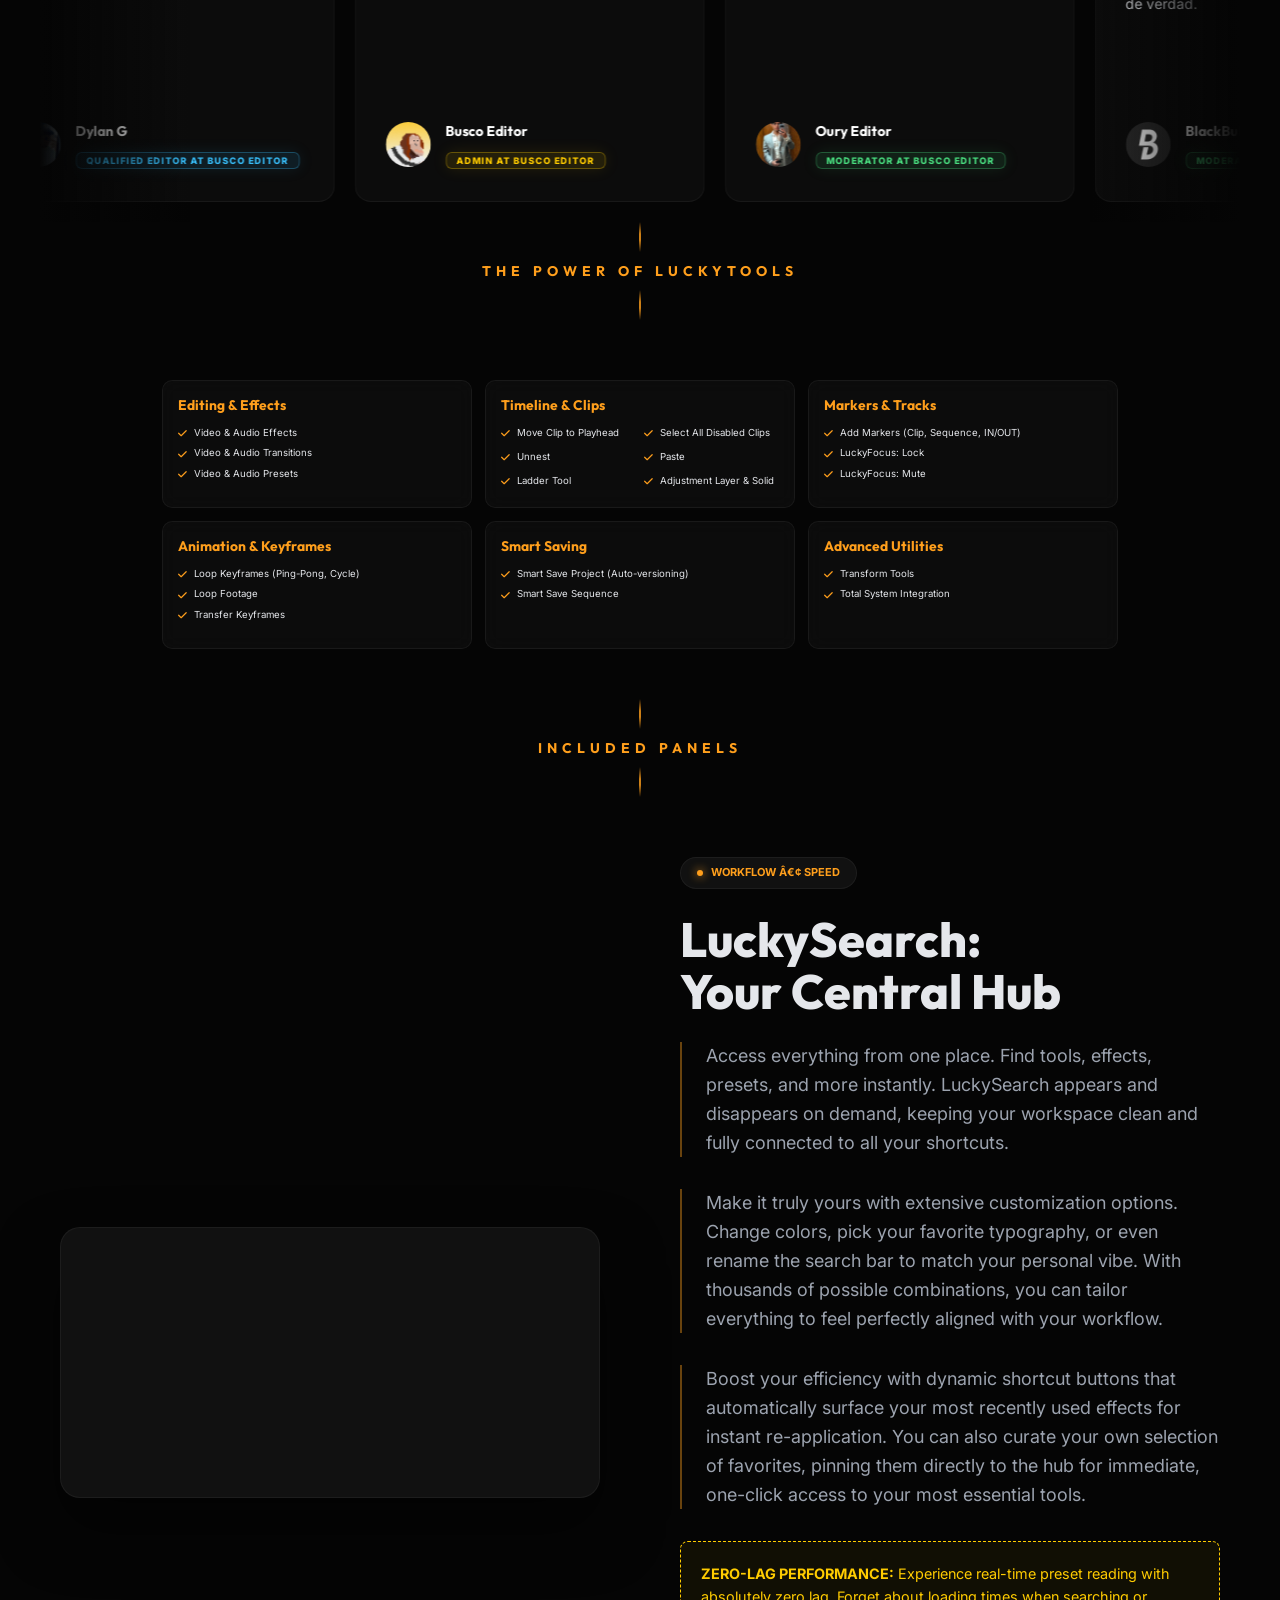
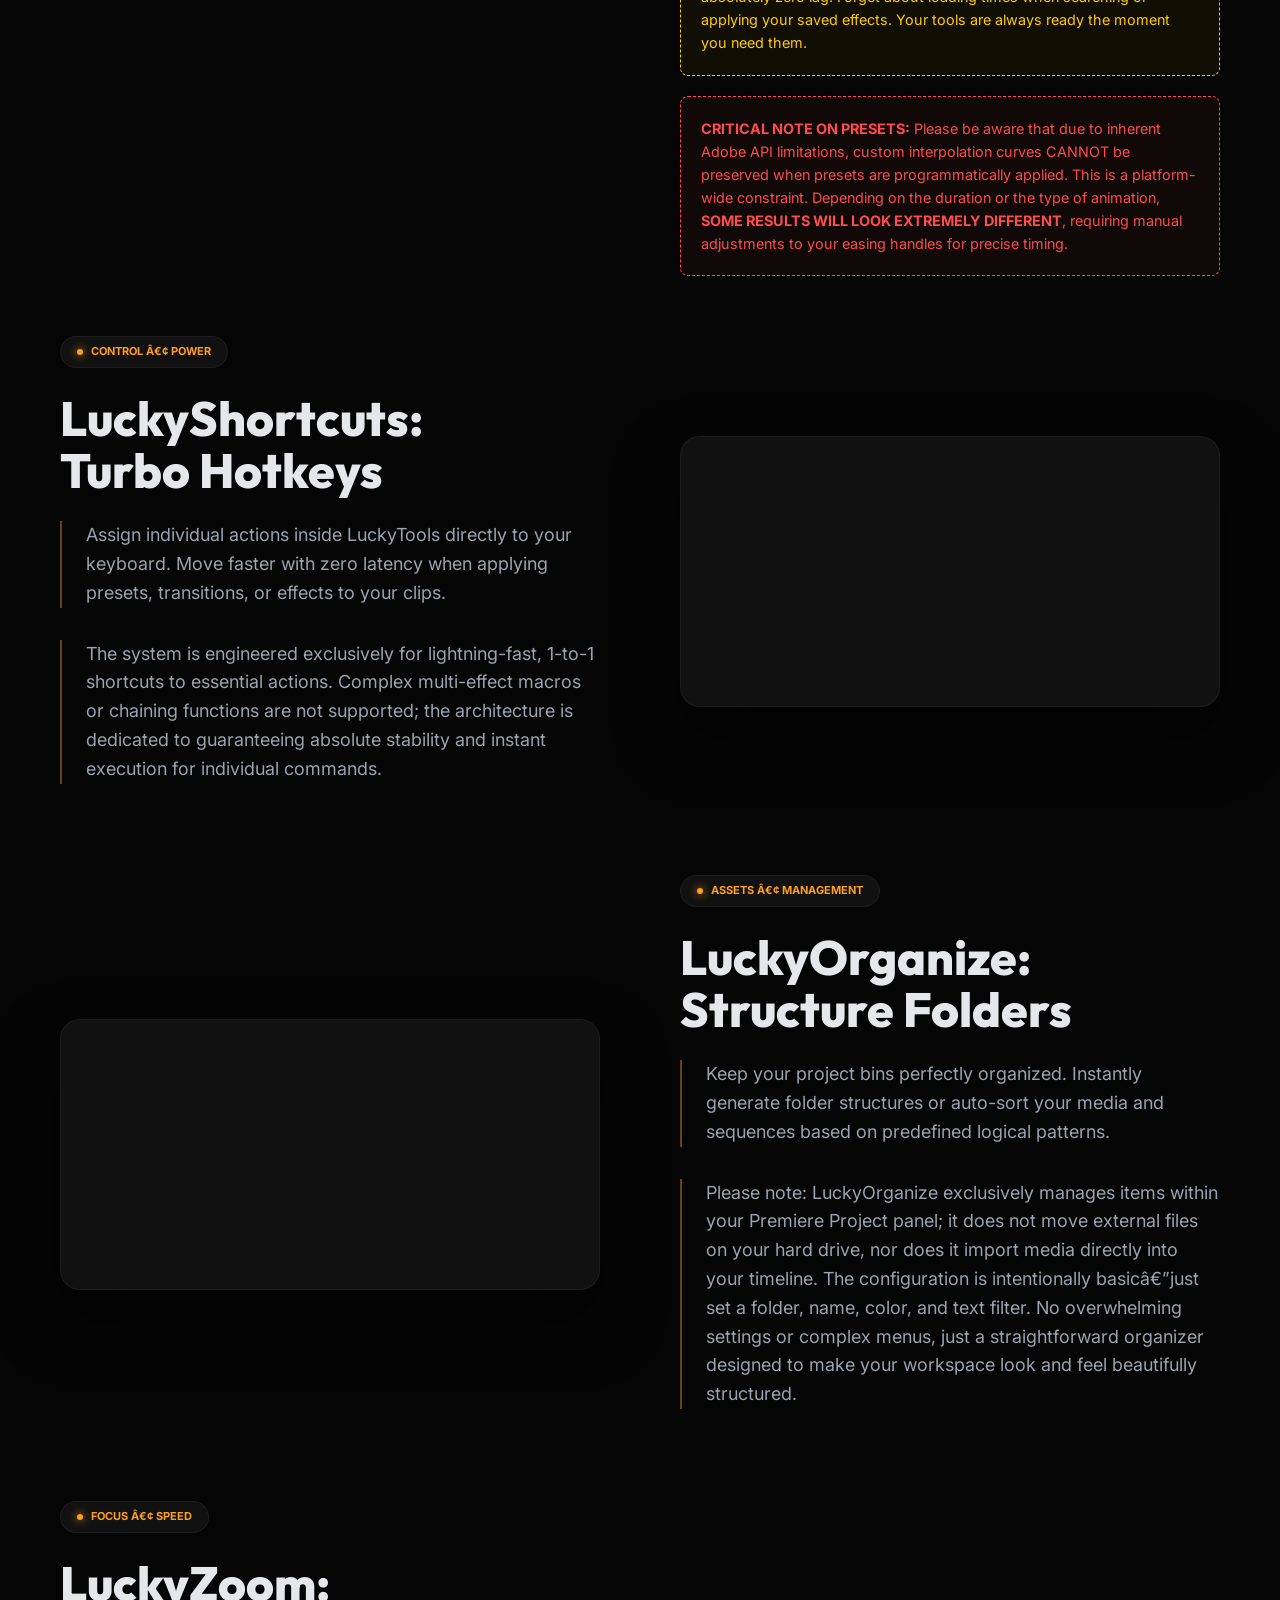
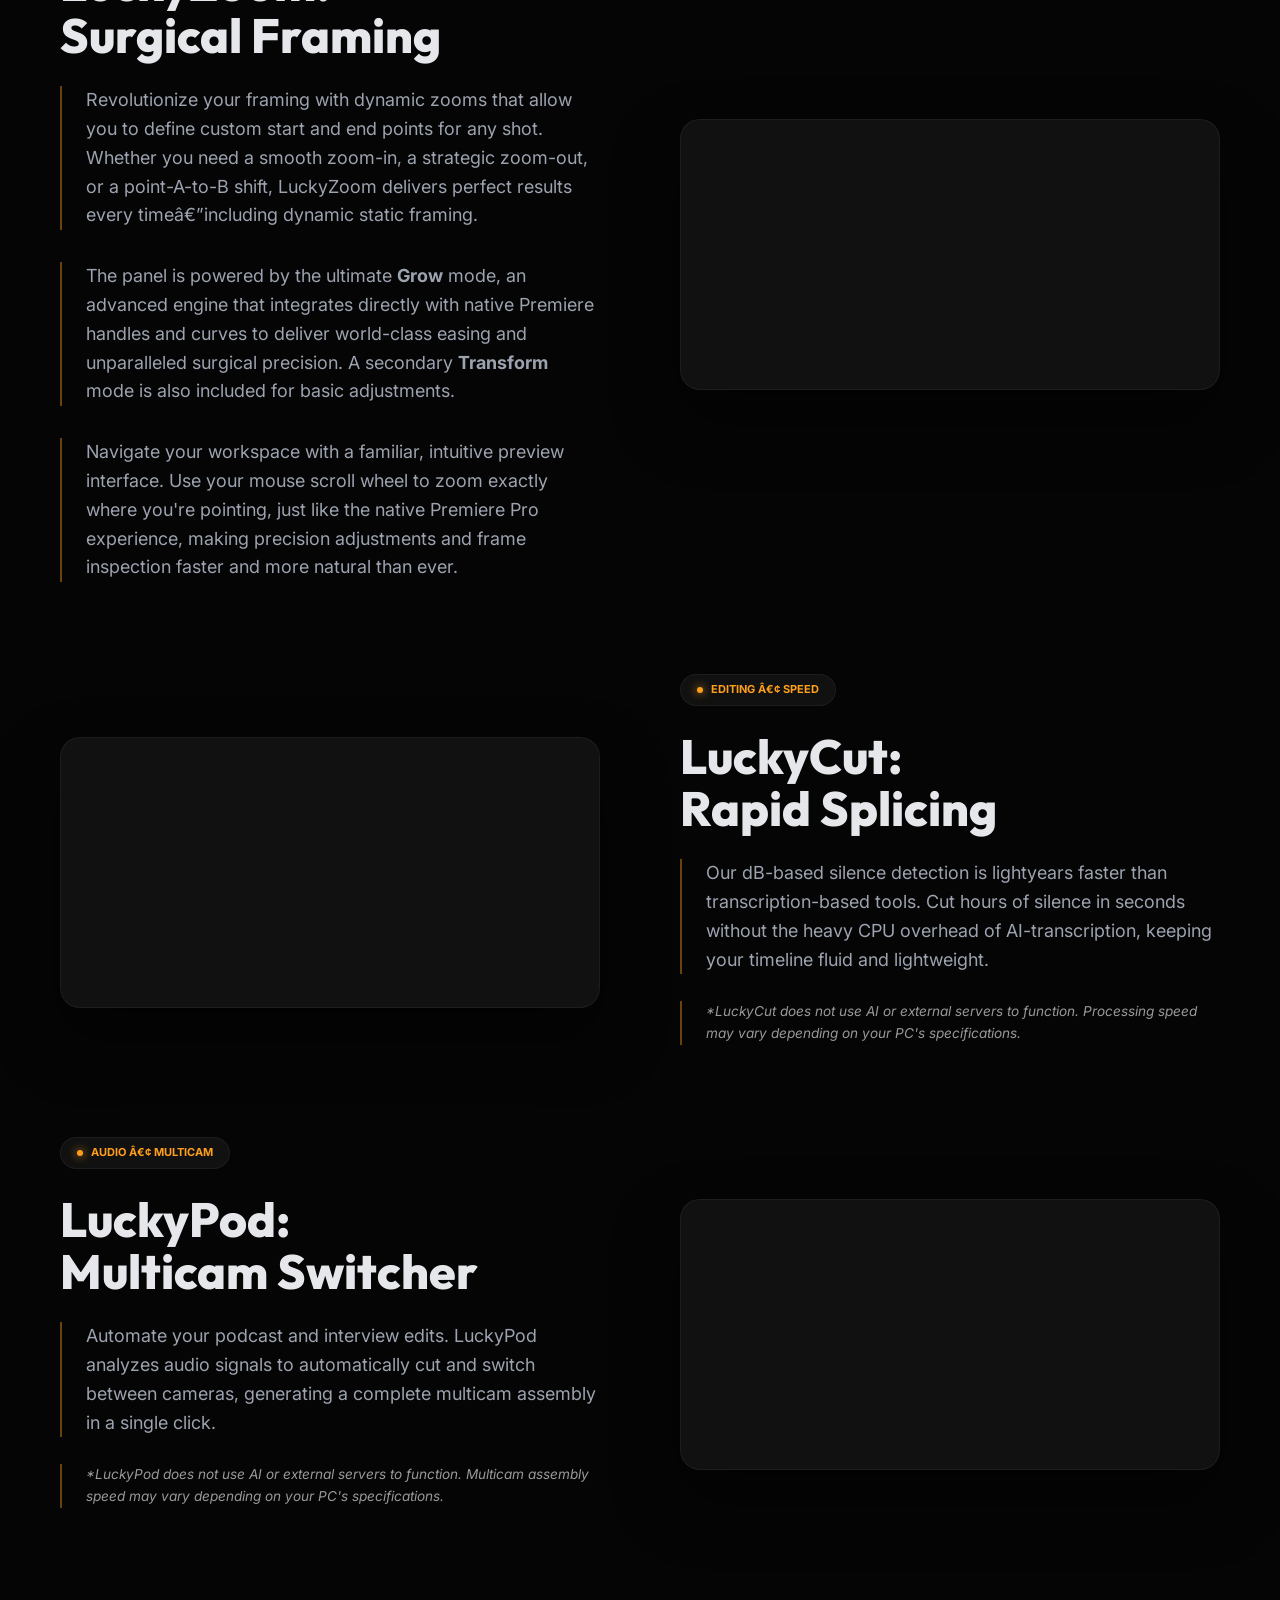
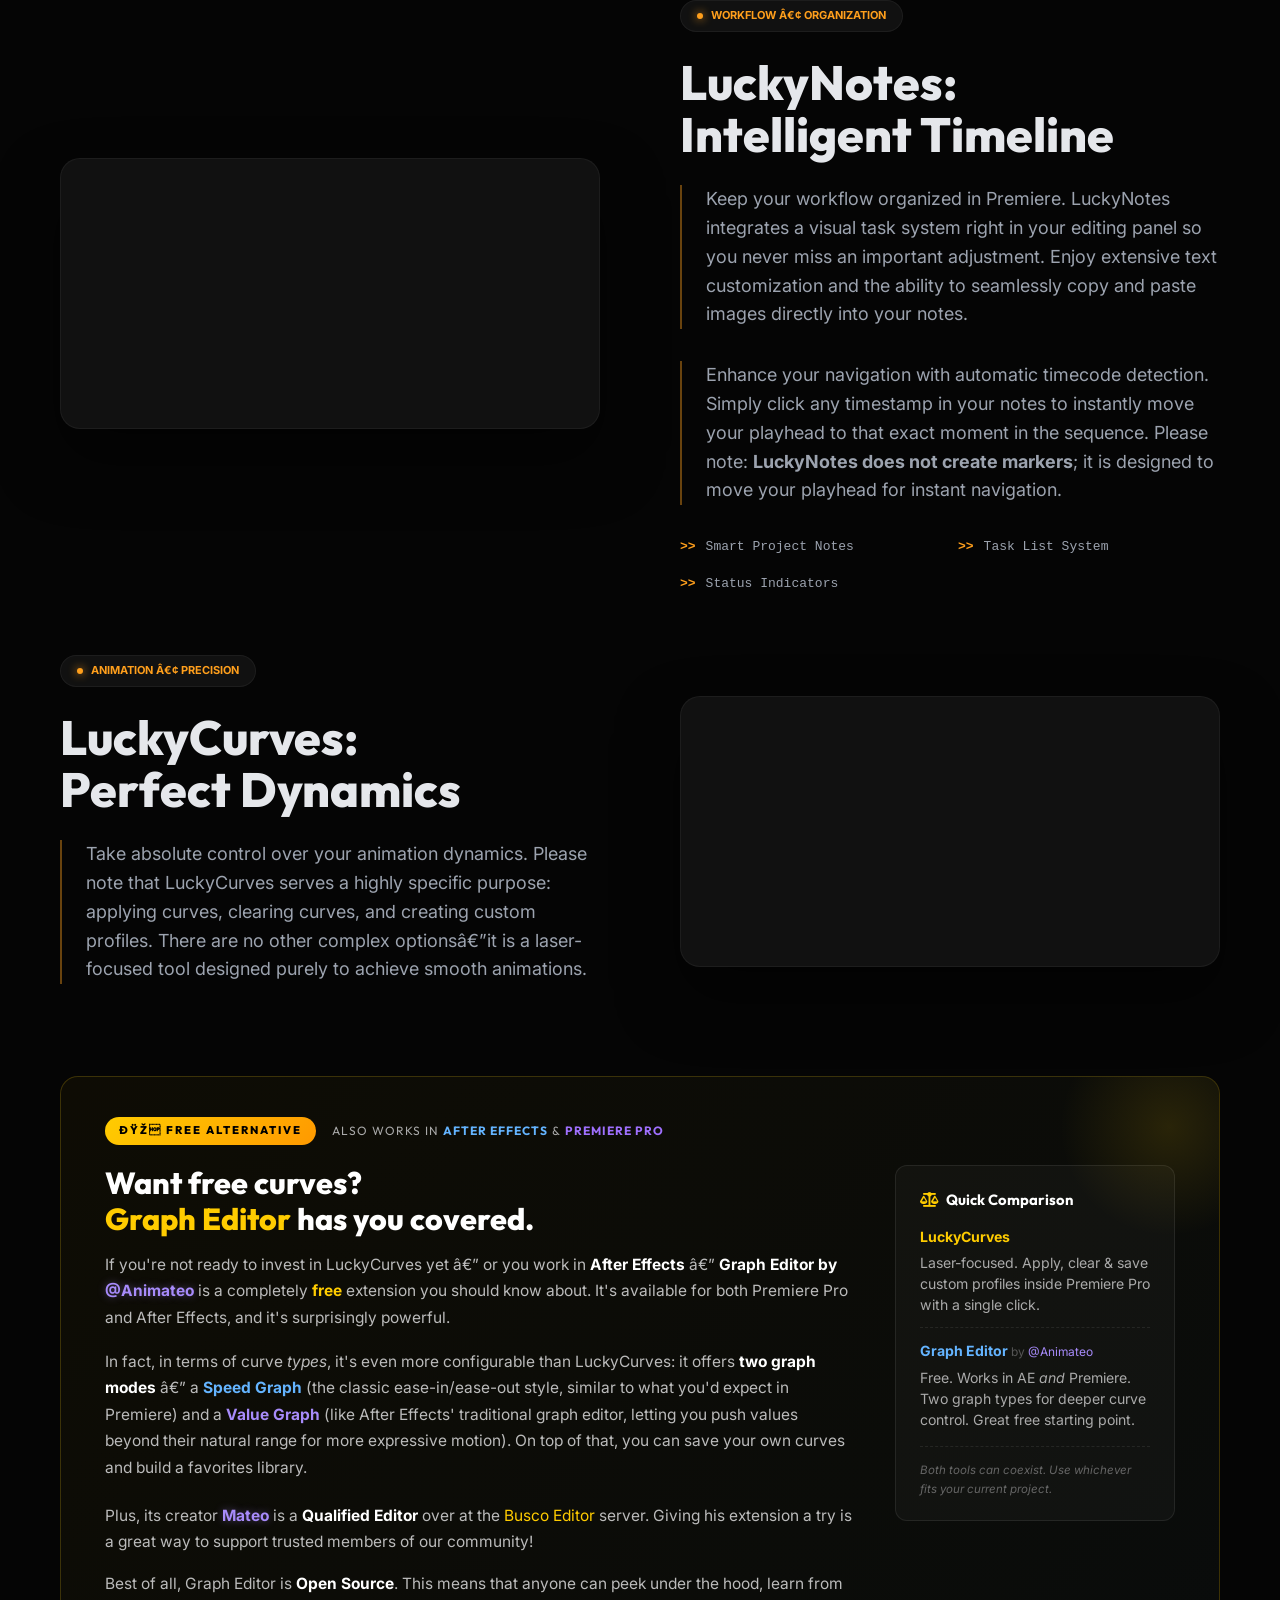
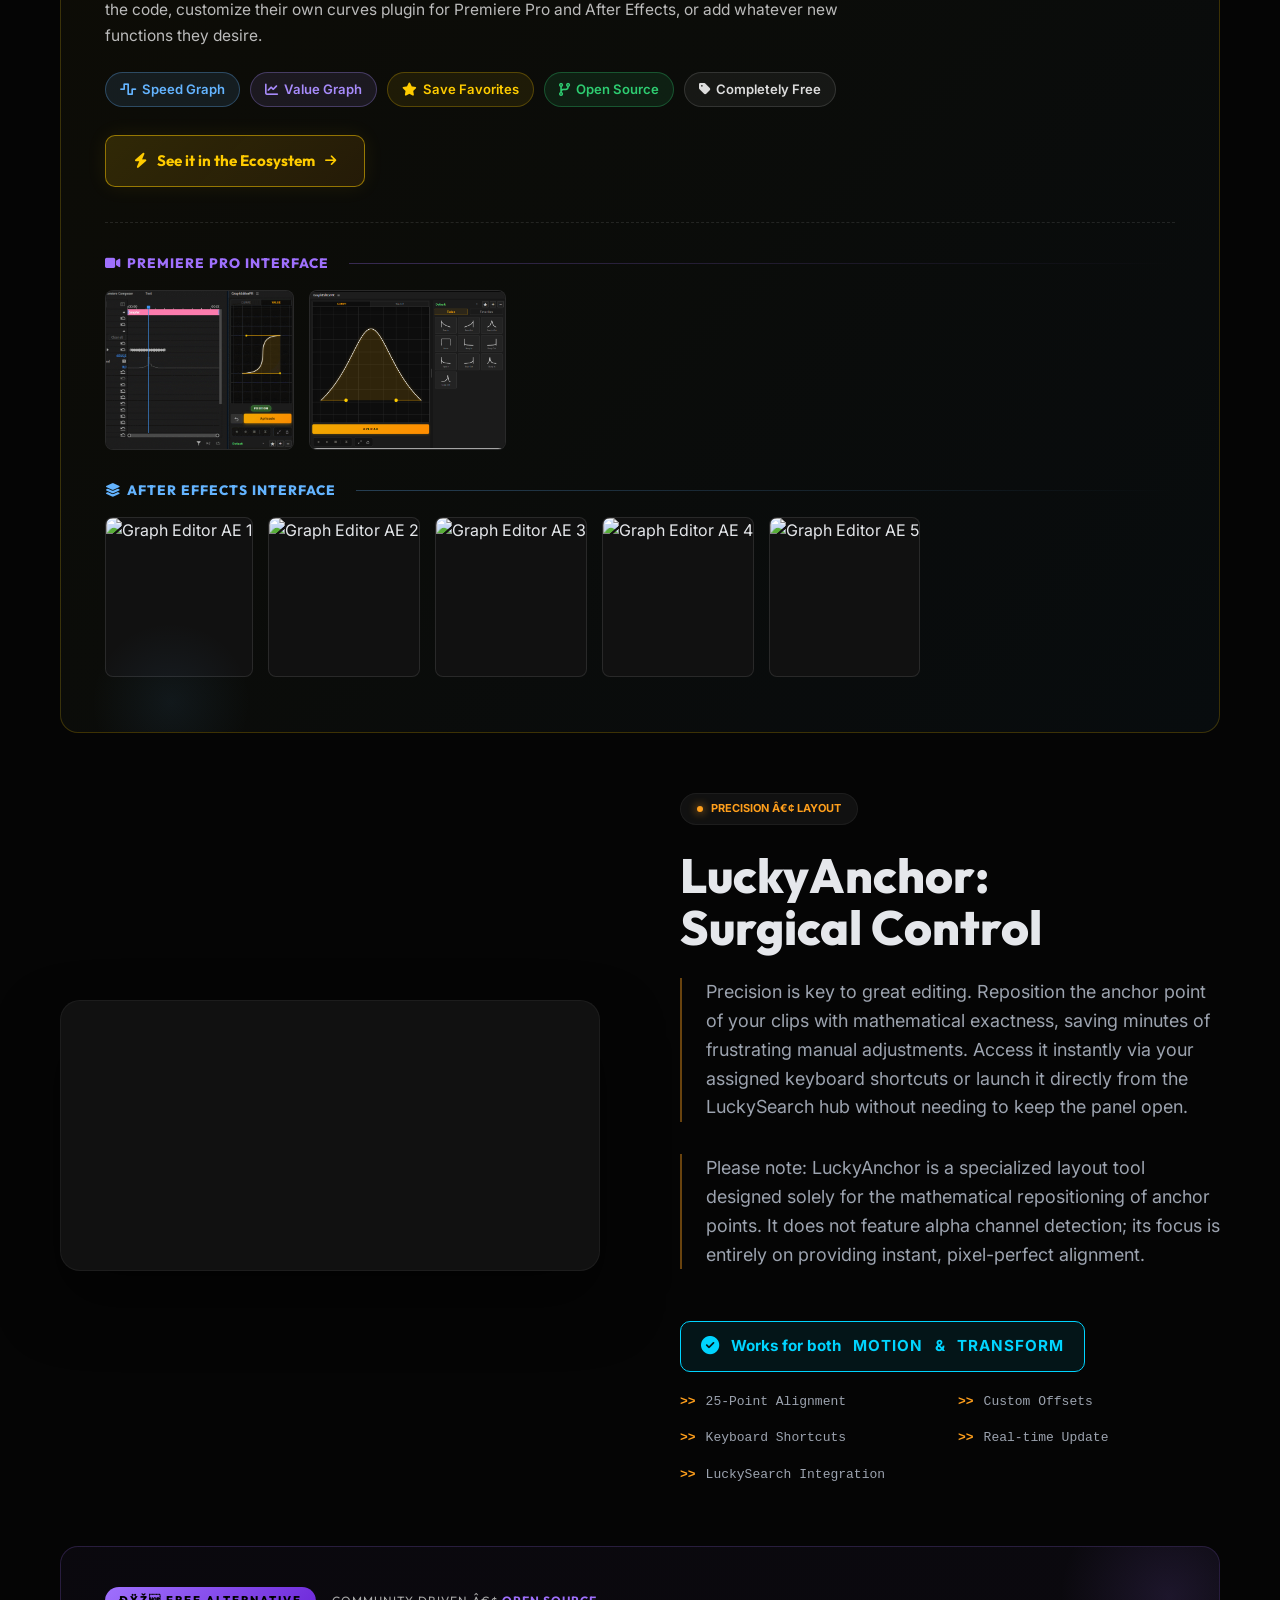
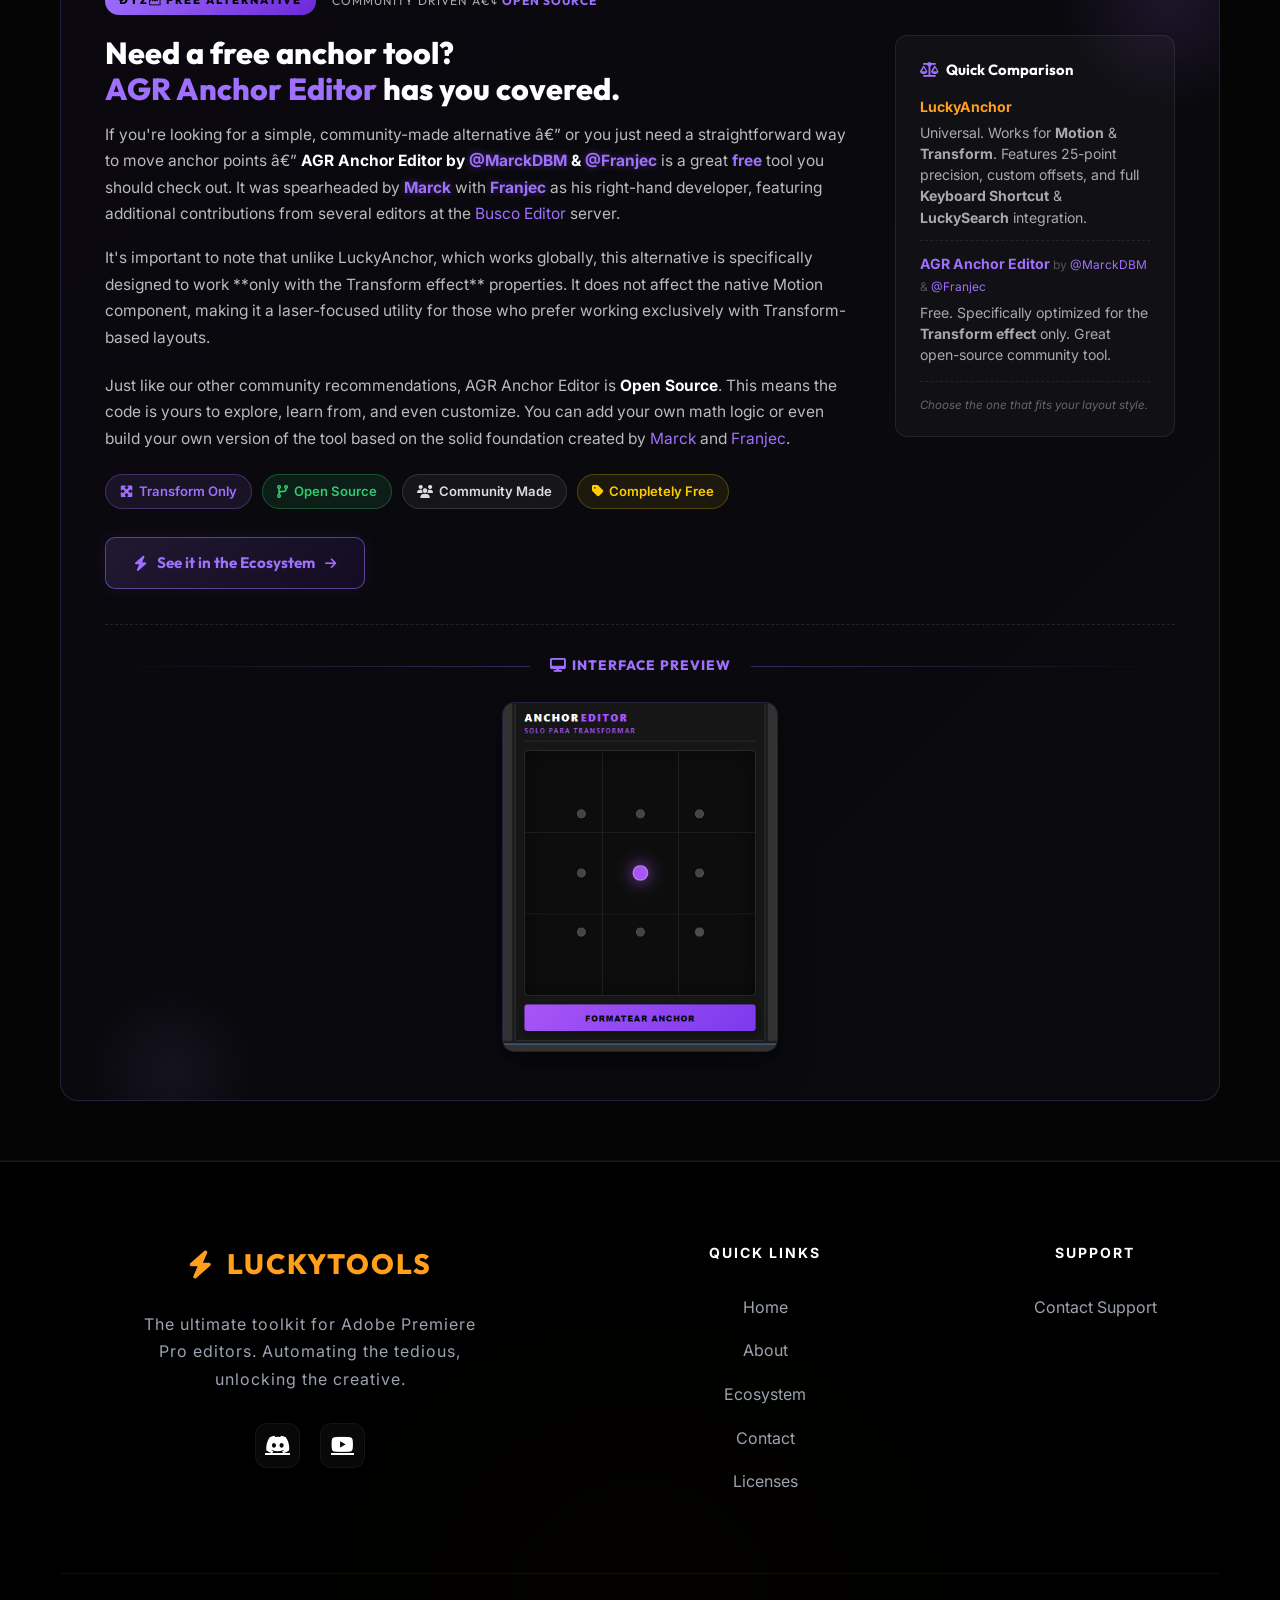
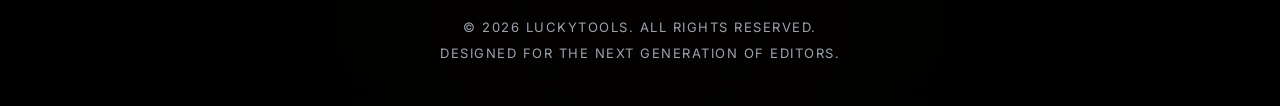
==== commit f698a6e4: "Add files via upload" ====
--- a/index.html
+++ b/index.html
@@ -1,4 +1,4 @@
-<!DOCTYPE html>
+﻿<!DOCTYPE html>
 <html lang="en">
 
 <head>
@@ -135,7 +135,7 @@
             line-height: 1.4;
         }
         .req-modal-list li:before {
-            content: "•";
+            content: "â€¢";
             color: #ff9900;
             font-size: 1.5em;
             position: absolute;
@@ -203,68 +203,6 @@
             border-bottom: 1px solid rgba(255, 170, 0, 0.25);
             font-family: 'Outfit', sans-serif;
             font-size: 0.85em;
-            font-weight: 800;
-            text-transform: uppercase;
-            letter-spacing: 1.5px;
-            color: #ffb800;
-            cursor: pointer;
-            user-select: none;
-            transition: all 0.3s;
-        }
-        .comparison-table-header::after {
-            content: "COMPARISON";
-            margin-left: auto;
-            margin-right: 15px;
-            background: linear-gradient(135deg, #ffcc00, #ff6600);
-            color: #111;
-            padding: 4px 10px;
-            border-radius: 6px;
-            font-size: 0.75em;
-            font-weight: 800;
-            letter-spacing: 1px;
-            box-shadow: 0 0 10px rgba(255, 150, 0, 0.5);
-        }
-        .comparison-table-header:hover {
-            background: linear-gradient(90deg, rgba(255, 170, 0, 0.25) 0%, rgba(255, 100, 0, 0.1) 100%);
-        }
-        .comparison-table-header i.toggle-icon {
-            margin-left: 0; /* Changed from auto since ::after now takes up the auto space */
-            transition: transform 0.3s ease;
-            color: #ffaa00;
-        }
-        .comparison-table-wrapper.open .comparison-table-header i.toggle-icon {
-            transform: rotate(180deg);
-        }
-        .comparison-table-body {
-            max-height: 0;
-            overflow: hidden;
-            transition: max-height 0.45s ease;
-        }
-        .comparison-table-wrapper.open .comparison-table-body {
-            max-height: 9999px;
-            transition: max-height 0.6s ease;
-        }
-        .comp-table {
-            width: 100%;
-            border-collapse: collapse;
-            font-family: 'Outfit', sans-serif;
-            font-size: 0.85em;
-        }
-        .comp-table thead tr {
-            background: rgba(255, 255, 255, 0.03);
-            border-bottom: 1px solid rgba(255, 255, 255, 0.07);
-        }
-        .comp-table thead th {
-            padding: 11px 16px;
-            text-align: left;
-            font-weight: 700;
-            font-size: 0.82em;
-            text-transform: uppercase;
-            letter-spacing: 0.8px;
-            color: #888;
-        }
-        .comp-table thead th:first-child {
-            color: #ccc;
             width: 40%;
         }
         .comp-table thead th.col-lucky {
@@ -304,9 +242,9 @@
             color: #f39c12;
             font-weight: 700;
         }
-        .comp-table tbody td.ct-yes::before { content: "✓ "; }
-        .comp-table tbody td.ct-no::before { content: "✕ "; }
-        .comp-table tbody td.ct-partial::before { content: "◑ "; }
+        .comp-table tbody td.ct-yes::before { content: "âœ“ "; }
+        .comp-table tbody td.ct-no::before { content: "âœ• "; }
+        .comp-table tbody td.ct-partial::before { content: "â—‘ "; }
         .comp-table-note {
             padding: 10px 16px;
             font-size: 0.78em;
@@ -406,7 +344,7 @@
                             </div>
                         </a>
                         <h1 translate="no">LuckyTools for <br> <span>Creative <span id="rotatingWord" class="word-rotate">Editors</span></span></h1>
-                        <p>LuckyTools is an all-in-one premium plugin for Adobe Premiere Pro, packing multiple integrated panels designed to automate tedious tasks, streamline your workflow, and let you focus on what really matters: your creativity. Everything is a shortcut away ⚡</p>
+                        <p>LuckyTools is an all-in-one premium plugin for Adobe Premiere Pro, packing multiple integrated panels designed to automate tedious tasks, streamline your workflow, and let you focus on what really matters: your creativity. Everything is a shortcut away âš¡</p>
                         <div class="hero-actions">
                             <div class="main-actions">
                                 <div class="price-box">
@@ -517,7 +455,7 @@
                         <i class="fas fa-chevron-down"></i>
                     </div>
                     <div class="faq-answer">
-                        <p>Transparency is key: LuckyTools was built from the ground up with AI assistance. While it is an optimized and stable tool, it’s important to understand that it may not be as polished as software developed by large teams over many years. Because it was created with the help of AI, you might run into some quirks or minor bugs that wouldn’t be there in massive corporate tools.</p>
+                        <p>Transparency is key: LuckyTools was built from the ground up with AI assistance. While it is an optimized and stable tool, itâ€™s important to understand that it may not be as polished as software developed by large teams over many years. Because it was created with the help of AI, you might run into some quirks or minor bugs that wouldnâ€™t be there in massive corporate tools.</p>
                         <p>This is an evolving project. Please keep this in mind before purchasing; your support directly funds the ongoing updates and fixes that make these tools better for every editor in the community!</p>
                     </div>
                 </div>
@@ -528,7 +466,7 @@
                         <i class="fas fa-chevron-down"></i>
                     </div>
                     <div class="faq-answer">
-                        <p>It does not intend to. The focus with LuckyTools is to group everyday functions to speed up workflows quickly and easily. Because of this, the tools are straightforward in terms of configuration and depth—the goal is to maintain ease of use without overwhelming settings or complex menus.</p>
+                        <p>It does not intend to. The focus with LuckyTools is to group everyday functions to speed up workflows quickly and easily. Because of this, the tools are straightforward in terms of configuration and depthâ€”the goal is to maintain ease of use without overwhelming settings or complex menus.</p>
                         <p>LuckyTools values the hard work and dedication of the developers behind established tools and does not seek to replace them. Their dedicated plugins are optimized and comprehensive. LuckyTools is a tool developed for editors, by editors, aiming to make the job just a little bit easier. If highly advanced features are required, those specialized alternatives remain the best option.</p>
                         <p><strong>Ultimately, the true vision behind LuckyTools is to act as a unified ecosystem</strong>, where all its panels and tools communicate seamlessly with each other to multiply your efficiency across the entire editing process.</p>
                     </div>
@@ -563,7 +501,7 @@
 
                     <!-- Review 2 -->
                     <div class="review-card">
-                        <p class="review-text">Hemos visto a editores top de la comunidad metiéndole caña a LuckyTools para llegar a tiempo a sus entregas. Es una inversión que se paga sola si valoras tu tiempo y tu salud mental.</p>
+                        <p class="review-text">Hemos visto a editores top de la comunidad metiÃ©ndole caÃ±a a LuckyTools para llegar a tiempo a sus entregas. Es una inversiÃ³n que se paga sola si valoras tu tiempo y tu salud mental.</p>
                         <div class="reviewer-info">
                             <a href="https://x.com/BuscoEditor" target="_blank" class="reviewer-profile-link">
                                 <img src="busco.jpg" alt="Busco Editor" class="avatar">
@@ -581,7 +519,7 @@
 
                     <!-- Review 3 -->
                     <div class="review-card">
-                        <p class="review-text">Se que no tenemos macros aquí lo cual es medio feo pero ya que, para el laburo diario, me sobra y me basta. El control de keyframes es mil veces más fluido que el de Premiere nativo.</p>
+                        <p class="review-text">Se que no tenemos macros aquÃ­ lo cual es medio feo pero ya que, para el laburo diario, me sobra y me basta. El control de keyframes es mil veces mÃ¡s fluido que el de Premiere nativo.</p>
                         <div class="reviewer-info">
                             <a href="https://x.com/Giovanni_0108" target="_blank" class="reviewer-profile-link">
                                 <img src="oury.jpg" alt="Oury Editor" class="avatar">
@@ -599,7 +537,7 @@
 
                     <!-- Review 4 -->
                     <div class="review-card">
-                        <p class="review-text">Lo del Anchor Point es quirúrgico, no hay con qué darle. Eso sí, el Unnest está un poco "verde" todavía y me gustaría que procesara clips en lote en la v2. Al menos se nota que el proyecto está vivo y escuchan el feedback de los que editamos de verdad.</p>
+                        <p class="review-text">Lo del Anchor Point es quirÃºrgico, no hay con quÃ© darle. Eso sÃ­, el Unnest estÃ¡ un poco "verde" todavÃ­a y me gustarÃ­a que procesara clips en lote en la v2. Al menos se nota que el proyecto estÃ¡ vivo y escuchan el feedback de los que editamos de verdad.</p>
                         <div class="reviewer-info">
                             <a href="https://x.com/BlackBullAE" target="_blank" class="reviewer-profile-link">
                                 <img src="blackbull.jpg" alt="BlackBull Designer" class="avatar">
@@ -617,7 +555,7 @@
 
                     <!-- Review 5 -->
                     <div class="review-card">
-                        <p class="review-text">Un cambio total para mi flujo. Es un poco incómodo no tener botón de deshacer en LuckySearch, pero ya ni modo, el tiempo que ahorro es increíble. ¡Esperando la v2.0!</p>
+                        <p class="review-text">Un cambio total para mi flujo. Es un poco incÃ³modo no tener botÃ³n de deshacer en LuckySearch, pero ya ni modo, el tiempo que ahorro es increÃ­ble. Â¡Esperando la v2.0!</p>
                         <div class="reviewer-info">
                             <a href="https://x.com/YermacJ" target="_blank" class="reviewer-profile-link">
                                 <img src="ermac.jpg" alt="Ermac" class="avatar">
@@ -635,7 +573,7 @@
                     
                     <!-- Review 6 -->
                     <div class="review-card">
-                        <p class="review-text">Ta' bueno, ahorra tiempo y "plata", aun le falta refinar varias cosas pero si se sigue actualizando irá bien. La personalización está buena pero está demasiado centrado en ello más que algunas funciones, espero que lleguen más actualizaciones o sino me vuelvo pirata y lo publico gratis a todos</p>
+                        <p class="review-text">Ta' bueno, ahorra tiempo y "plata", aun le falta refinar varias cosas pero si se sigue actualizando irÃ¡ bien. La personalizaciÃ³n estÃ¡ buena pero estÃ¡ demasiado centrado en ello mÃ¡s que algunas funciones, espero que lleguen mÃ¡s actualizaciones o sino me vuelvo pirata y lo publico gratis a todos</p>
                         <div class="reviewer-info">
                             <a href="https://www.youtube.com/@MarckDBM" target="_blank" class="reviewer-profile-link">
                                 <img src="marck.jpg?v=1" alt="Marck" class="avatar">
@@ -673,7 +611,7 @@
 
                     <!-- Review 2 -->
                     <div class="review-card">
-                        <p class="review-text">Hemos visto a editores top de la comunidad metiéndole caña a LuckyTools para llegar a tiempo a sus entregas. Es una inversión que se paga sola si valoras tu tiempo y tu salud mental.</p>
+                        <p class="review-text">Hemos visto a editores top de la comunidad metiÃ©ndole caÃ±a a LuckyTools para llegar a tiempo a sus entregas. Es una inversiÃ³n que se paga sola si valoras tu tiempo y tu salud mental.</p>
                         <div class="reviewer-info">
                             <a href="https://x.com/BuscoEditor" target="_blank" class="reviewer-profile-link">
                                 <img src="busco.jpg" alt="Busco Editor" class="avatar">
@@ -691,7 +629,7 @@
 
                     <!-- Review 3 -->
                     <div class="review-card">
-                        <p class="review-text">Se que no tenemos macros aquí lo cual es medio feo pero ya que, para el laburo diario, me sobra y me basta. El control de keyframes es mil veces más fluido que el de Premiere nativo.</p>
+                        <p class="review-text">Se que no tenemos macros aquÃ­ lo cual es medio feo pero ya que, para el laburo diario, me sobra y me basta. El control de keyframes es mil veces mÃ¡s fluido que el de Premiere nativo.</p>
                         <div class="reviewer-info">
                             <a href="https://x.com/Giovanni_0108" target="_blank" class="reviewer-profile-link">
                                 <img src="oury.jpg" alt="Oury Editor" class="avatar">
@@ -709,7 +647,7 @@
 
                     <!-- Review 4 -->
                     <div class="review-card">
-                        <p class="review-text">Lo del Anchor Point es quirúrgico, no hay con qué darle. Eso sí, el Unnest está un poco "verde" todavía y me gustaría que procesara clips en lote en la v2. Al menos se nota que el proyecto está vivo y escuchan el feedback de los que editamos de verdad.</p>
+                        <p class="review-text">Lo del Anchor Point es quirÃºrgico, no hay con quÃ© darle. Eso sÃ­, el Unnest estÃ¡ un poco "verde" todavÃ­a y me gustarÃ­a que procesara clips en lote en la v2. Al menos se nota que el proyecto estÃ¡ vivo y escuchan el feedback de los que editamos de verdad.</p>
                         <div class="reviewer-info">
                             <a href="https://x.com/BlackBullAE" target="_blank" class="reviewer-profile-link">
                                 <img src="blackbull.jpg" alt="BlackBull Designer" class="avatar">
@@ -727,7 +665,7 @@
 
                     <!-- Review 5 -->
                     <div class="review-card">
-                        <p class="review-text">Un cambio total para mi flujo. Es un poco incómodo no tener botón de deshacer en LuckySearch, pero ya ni modo, el tiempo que ahorro es increíble. ¡Esperando la v2.0!</p>
+                        <p class="review-text">Un cambio total para mi flujo. Es un poco incÃ³modo no tener botÃ³n de deshacer en LuckySearch, pero ya ni modo, el tiempo que ahorro es increÃ­ble. Â¡Esperando la v2.0!</p>
                         <div class="reviewer-info">
                             <a href="https://x.com/YermacJ" target="_blank" class="reviewer-profile-link">
                                 <img src="ermac.jpg" alt="Ermac" class="avatar">
@@ -745,7 +683,7 @@
 
                     <!-- Review 6 -->
                     <div class="review-card">
-                        <p class="review-text">Ta' bueno, ahorra tiempo y "plata", aun le falta refinar varias cosas pero si se sigue actualizando irá bien. La personalización está buena pero está demasiado centrado en ello más que algunas funciones, espero que lleguen más actualizaciones o sino me vuelvo pirata y lo publico gratis a todos</p>
+                        <p class="review-text">Ta' bueno, ahorra tiempo y "plata", aun le falta refinar varias cosas pero si se sigue actualizando irÃ¡ bien. La personalizaciÃ³n estÃ¡ buena pero estÃ¡ demasiado centrado en ello mÃ¡s que algunas funciones, espero que lleguen mÃ¡s actualizaciones o sino me vuelvo pirata y lo publico gratis a todos</p>
                         <div class="reviewer-info">
                             <a href="https://www.youtube.com/@MarckDBM" target="_blank" class="reviewer-profile-link">
                                 <img src="marck.jpg?v=1" alt="Marck" class="avatar">
@@ -866,7 +804,7 @@
                 <div class="feature-content reveal reveal-right">
                     <div class="feature-badge">
                         <div class="dot"></div>
-                        <span>Workflow • Speed</span>
+                        <span>Workflow â€¢ Speed</span>
                     </div>
                     <h3>LuckySearch: <br>Your Central Hub</h3>
                     <p>Access everything from one place. Find tools, effects, presets, and more instantly. LuckySearch appears and disappears on demand, keeping your workspace clean and fully connected to all your shortcuts.</p>
@@ -879,39 +817,7 @@
                         <strong>Critical Note on Presets:</strong> Please be aware that due to inherent Adobe API limitations, custom interpolation curves CANNOT be preserved when presets are programmatically applied. This is a platform-wide constraint. Depending on the duration or the type of animation, <strong>some results will look extremely different</strong>, requiring manual adjustments to your easing handles for precise timing.
                     </div>
 
-                    <!-- COMPARISON TABLE: LuckySearch -->
-                    <div class="comparison-table-wrapper" id="ct-luckysearch">
-                        <div class="comparison-table-header" onclick="document.getElementById('ct-luckysearch').classList.toggle('open')">
-                            <i class="fas fa-balance-scale" style="color:#ffcc00;"></i>
-                            LuckySearch vs. Other Tools
-                            <i class="fas fa-chevron-down toggle-icon"></i>
-                        </div>
-                        <div class="comparison-table-body">
-                            <table class="comp-table">
-                                <thead><tr>
-                                    <th>Feature</th>
-                                    <th class="col-lucky">LuckySearch</th>
-                                    <th class="col-other">Other Plugins</th>
-                                </tr></thead>
-                                <tbody>
-                                    <tr><td>Apply effects/presets via search</td><td class="ct-yes">Yes</td><td class="ct-yes">Yes</td></tr>
-                                    <tr><td>Zero-lag preset reading <span style="color:#666; font-weight:400; font-size:0.88em;">(save your preset in Premiere and it appears instantly in the bar)</span></td><td class="ct-yes">Yes</td><td class="ct-no">No</td></tr>
-                                    <tr><td>EN/ES bilingual search (e.g. "glow" → "brillo")</td><td class="ct-yes">Yes</td><td class="ct-no">No</td></tr>
-                                    <tr><td>Visual customization (colors, fonts)</td><td class="ct-yes">Yes</td><td class="ct-no">No</td></tr>
-                                    <tr><td>Rename the search bar</td><td class="ct-yes">Yes</td><td class="ct-no">No</td></tr>
-                                    <tr><td>Recent-used shortcut buttons</td><td class="ct-yes">Yes</td><td class="ct-no">No</td></tr>
-                                    <tr><td>Pinned favorites</td><td class="ct-yes">Yes</td><td class="ct-no">No</td></tr>
-                                    <tr><td>Macro / action chaining</td><td class="ct-no">No</td><td class="ct-yes">Yes</td></tr>
-                                    <tr><td>macOS support</td><td class="ct-no">No</td><td class="ct-yes">Yes</td></tr>
-                                    <tr><td>LuckyTools ecosystem integration</td><td class="ct-yes">Yes</td><td class="ct-no">No</td></tr>
-                                    <tr><td>Control Surface support</td><td class="ct-no">No</td><td class="ct-yes">Yes</td></tr>
-                                    <tr><td>Collapsible / minimizable categories</td><td class="ct-yes">Yes</td><td class="ct-no">No</td></tr>
-                                    <tr><td>Adjust Effect Controls properties</td><td class="ct-no">No</td><td class="ct-yes">Yes</td></tr>
-                                    <tr><td>Premiere versions below v26 support</td><td class="ct-no">No</td><td class="ct-yes">Yes</td></tr>
-                                </tbody>
-                            </table>
-                        </div>
-                    </div>
+
                 </div>
             </div>
 
@@ -926,40 +832,13 @@
                 <div class="feature-content reveal reveal-left">
                     <div class="feature-badge">
                         <div class="dot"></div>
-                        <span>Control • Power</span>
+                        <span>Control â€¢ Power</span>
                     </div>
                     <h3>LuckyShortcuts: <br>Turbo Hotkeys</h3>
                     <p>Assign individual actions inside LuckyTools directly to your keyboard. Move faster with zero latency when applying presets, transitions, or effects to your clips.</p>
                     <p>The system is engineered exclusively for lightning-fast, 1-to-1 shortcuts to essential actions. Complex multi-effect macros or chaining functions are not supported; the architecture is dedicated to guaranteeing absolute stability and instant execution for individual commands.</p>
 
-                    <!-- COMPARISON TABLE: LuckyShortcuts -->
-                    <div class="comparison-table-wrapper" id="ct-luckyshortcuts">
-                        <div class="comparison-table-header" onclick="document.getElementById('ct-luckyshortcuts').classList.toggle('open')">
-                            <i class="fas fa-balance-scale" style="color:#ffcc00;"></i>
-                            LuckyShortcuts vs. Other Tools
-                            <i class="fas fa-chevron-down toggle-icon"></i>
-                        </div>
-                        <div class="comparison-table-body">
-                            <table class="comp-table">
-                                <thead><tr>
-                                    <th>Feature</th>
-                                    <th class="col-lucky">LuckyShortcuts</th>
-                                    <th class="col-other">Other Plugins</th>
-                                </tr></thead>
-                                <tbody>
-                                    <tr><td>Assign keyboard shortcuts to plugin actions</td><td class="ct-yes">Yes</td><td class="ct-yes">Yes</td></tr>
-                                    <tr><td>Zero-latency execution</td><td class="ct-partial">Varies</td><td class="ct-partial">Varies</td></tr>
-                                    <tr><td>Division by button sections</td><td class="ct-yes">Yes</td><td class="ct-no">No</td></tr>
-                                    <tr><td>Integrated with LuckySearch</td><td class="ct-yes">Yes</td><td class="ct-no">No</td></tr>
-                                    <tr><td>Multi-action macros / chaining</td><td class="ct-no">No</td><td class="ct-yes">Yes</td></tr>
-                                    <tr><td>Works without opening extra panels</td><td class="ct-partial">Partial</td><td class="ct-partial">Partial</td></tr>
-                                    <tr><td>Control Surface support</td><td class="ct-no">No</td><td class="ct-yes">Yes</td></tr>
-                                    <tr><td>Premiere versions below v26 support</td><td class="ct-no">No</td><td class="ct-yes">Yes</td></tr>
-                                    <tr><td>macOS support</td><td class="ct-no">No</td><td class="ct-yes">Yes</td></tr>
-                                </tbody>
-                            </table>
-                        </div>
-                    </div>
+
                 </div>
             </div>
 
@@ -974,40 +853,13 @@
                 <div class="feature-content reveal reveal-right">
                     <div class="feature-badge">
                         <div class="dot"></div>
-                        <span>Assets • Management</span>
+                        <span>Assets â€¢ Management</span>
                     </div>
                     <h3>LuckyOrganize: <br>Structure Folders</h3>
                     <p>Keep your project bins perfectly organized. Instantly generate folder structures or auto-sort your media and sequences based on predefined logical patterns.</p>
-                    <p>Please note: LuckyOrganize exclusively manages items within your Premiere Project panel; it does not move external files on your hard drive, nor does it import media directly into your timeline. The configuration is intentionally basic—just set a folder, name, color, and text filter. No overwhelming settings or complex menus, just a straightforward organizer designed to make your workspace look and feel beautifully structured.</p>
-
-                    <!-- COMPARISON TABLE: LuckyOrganize -->
-                    <div class="comparison-table-wrapper" id="ct-luckyorganize">
-                        <div class="comparison-table-header" onclick="document.getElementById('ct-luckyorganize').classList.toggle('open')">
-                            <i class="fas fa-balance-scale" style="color:#ffcc00;"></i>
-                            LuckyOrganize vs. Other Tools
-                            <i class="fas fa-chevron-down toggle-icon"></i>
-                        </div>
-                        <div class="comparison-table-body">
-                            <table class="comp-table">
-                                <thead><tr>
-                                    <th>Feature</th>
-                                    <th class="col-lucky">LuckyOrganize</th>
-                                    <th class="col-other">Other Plugins</th>
-                                </tr></thead>
-                                <tbody>
-                                    <tr><td>Auto-sort bins by rule/filter</td><td class="ct-yes">Yes</td><td class="ct-partial">Partial</td></tr>
-                                    <tr><td>Generate folder structures instantly</td><td class="ct-yes">Yes</td><td class="ct-yes">Yes</td></tr>
-                                    <tr><td>Color-coded bins</td><td class="ct-yes">Yes</td><td class="ct-no">No</td></tr>
-                                    <tr><td>Color-coded files or extensions</td><td class="ct-yes">Yes</td><td class="ct-no">No</td></tr>
-                                    <tr><td>Moves files on hard drive</td><td class="ct-no">No</td><td class="ct-yes">Yes</td></tr>
-                                    <tr><td>Imports media to timeline</td><td class="ct-no">No</td><td class="ct-yes">Yes</td></tr>
-                                    <tr><td>Extreme configuration (filters, extensions)</td><td class="ct-no">No</td><td class="ct-yes">Yes</td></tr>
-                                    <tr><td>LuckyTools ecosystem integration</td><td class="ct-yes">Yes</td><td class="ct-no">No</td></tr>
-                                    <tr><td>Premiere versions below v26 support</td><td class="ct-no">No</td><td class="ct-yes">Yes</td></tr>
-                                </tbody>
-                            </table>
-                        </div>
-                    </div>
+                    <p>Please note: LuckyOrganize exclusively manages items within your Premiere Project panel; it does not move external files on your hard drive, nor does it import media directly into your timeline. The configuration is intentionally basicâ€”just set a folder, name, color, and text filter. No overwhelming settings or complex menus, just a straightforward organizer designed to make your workspace look and feel beautifully structured.</p>
+
+
                 </div>
             </div>
 
@@ -1023,46 +875,14 @@
                 <div class="feature-content reveal reveal-left">
                     <div class="feature-badge">
                         <div class="dot"></div>
-                        <span>Focus • Speed</span>
+                        <span>Focus â€¢ Speed</span>
                     </div>
                     <h3>LuckyZoom: <br>Surgical Framing</h3>
-                    <p>Revolutionize your framing with dynamic zooms that allow you to define custom start and end points for any shot. Whether you need a smooth zoom-in, a strategic zoom-out, or a point-A-to-B shift, LuckyZoom delivers perfect results every time—including dynamic static framing.</p>
+                    <p>Revolutionize your framing with dynamic zooms that allow you to define custom start and end points for any shot. Whether you need a smooth zoom-in, a strategic zoom-out, or a point-A-to-B shift, LuckyZoom delivers perfect results every timeâ€”including dynamic static framing.</p>
                     <p>The panel is powered by the ultimate <strong>Grow</strong> mode, an advanced engine that integrates directly with native Premiere handles and curves to deliver world-class easing and unparalleled surgical precision. A secondary <strong>Transform</strong> mode is also included for basic adjustments.</p>
                     <p>Navigate your workspace with a familiar, intuitive preview interface. Use your mouse scroll wheel to zoom exactly where you're pointing, just like the native Premiere Pro experience, making precision adjustments and frame inspection faster and more natural than ever.</p>
 
-                    <!-- COMPARISON TABLE: LuckyZoom -->
-                    <div class="comparison-table-wrapper" id="ct-luckyzoom">
-                        <div class="comparison-table-header" onclick="document.getElementById('ct-luckyzoom').classList.toggle('open')">
-                            <i class="fas fa-balance-scale" style="color:#ffcc00;"></i>
-                            LuckyZoom vs. Other Tools
-                            <i class="fas fa-chevron-down toggle-icon"></i>
-                        </div>
-                        <div class="comparison-table-body">
-                            <table class="comp-table">
-                                <thead><tr>
-                                    <th>Feature</th>
-                                    <th class="col-lucky">LuckyZoom</th>
-                                    <th class="col-other">Other Plugins</th>
-                                </tr></thead>
-                                <tbody>
-                                    <tr><td>Custom start &amp; end zoom points</td><td class="ct-yes">Yes</td><td class="ct-yes">Yes</td></tr>
-                                    <tr><td>Dynamic zoom</td><td class="ct-yes">Yes</td><td class="ct-no">No</td></tr>
-                                    <tr><td>Curve control</td><td class="ct-yes">Yes</td><td class="ct-no">No</td></tr>
-                                    <tr><td>Curve smoothing</td><td class="ct-no">No</td><td class="ct-yes">Yes</td></tr>
-                                    <tr><td>Hide options to maximize space</td><td class="ct-yes">Yes</td><td class="ct-no">No</td></tr>
-                                    <tr><td>Many config options for Transform zoom mode</td><td class="ct-no">No</td><td class="ct-yes">Yes</td></tr>
-                                    <tr><td>Many config options for Grow mode</td><td class="ct-yes">Yes</td><td class="ct-no">No</td></tr>
-                                    <tr><td>Grow mode (native curve easing)</td><td class="ct-yes">Yes</td><td class="ct-no">No</td></tr>
-                                    <tr><td>Transform mode</td><td class="ct-yes">Yes</td><td class="ct-yes">Yes</td></tr>
-                                    <tr><td>Mouse-scroll preview zoom</td><td class="ct-yes">Yes</td><td class="ct-no">No</td></tr>
-                                    <tr><td>Dynamic static framing</td><td class="ct-yes">Yes</td><td class="ct-no">No</td></tr>
-                                    <tr><td>Works via LuckySearch/Shortcuts</td><td class="ct-yes">Yes</td><td class="ct-no">No</td></tr>
-                                    <tr><td>macOS support</td><td class="ct-no">No</td><td class="ct-yes">Yes</td></tr>
-                                    <tr><td>Premiere versions below v26 support</td><td class="ct-no">No</td><td class="ct-yes">Yes</td></tr>
-                                </tbody>
-                            </table>
-                        </div>
-                    </div>
+
                 </div>
             </div>
 
@@ -1077,41 +897,13 @@
                 <div class="feature-content reveal reveal-right">
                     <div class="feature-badge">
                         <div class="dot"></div>
-                        <span>Editing • Speed</span>
+                        <span>Editing â€¢ Speed</span>
                     </div>
                     <h3>LuckyCut: <br>Rapid Splicing</h3>
                     <p>Our dB-based silence detection is lightyears faster than transcription-based tools. Cut hours of silence in seconds without the heavy CPU overhead of AI-transcription, keeping your timeline fluid and lightweight.</p>
                     <p style="font-size: 0.85em; color: #999; margin-top: -5px; line-height: 1.6;"><em>*LuckyCut does not use AI or external servers to function. Processing speed may vary depending on your PC's specifications.</em></p>
 
-                    <!-- COMPARISON TABLE: LuckyCut -->
-                    <div class="comparison-table-wrapper" id="ct-luckycut">
-                        <div class="comparison-table-header" onclick="document.getElementById('ct-luckycut').classList.toggle('open')">
-                            <i class="fas fa-balance-scale" style="color:#ffcc00;"></i>
-                            LuckyCut vs. Other Tools
-                            <i class="fas fa-chevron-down toggle-icon"></i>
-                        </div>
-                        <div class="comparison-table-body">
-                            <table class="comp-table">
-                                <thead><tr>
-                                    <th>Feature</th>
-                                    <th class="col-lucky">LuckyCut <span style="font-size: 0.8em; font-weight: normal; color: rgba(255,255,255,0.6);">(Non-AI)</span></th>
-                                    <th class="col-other">Other Plugins <span style="font-size: 0.8em; font-weight: normal; color: rgba(255,255,255,0.6);">(AI)</span></th>
-                                </tr></thead>
-                                <tbody>
-                                    <tr><td>Silence detection</td><td class="ct-yes">Yes (dB-based)</td><td class="ct-yes">Yes</td></tr>
-                                    <tr><td>AI / transcription-based cutting</td><td class="ct-no">No</td><td class="ct-yes">Yes</td></tr>
-
-                                    <tr><td>Word-level precision cuts</td><td class="ct-no">No</td><td class="ct-yes">Yes (AI)</td></tr>
-                                    <tr><td>Removes repetitions / retakes</td><td class="ct-no">No</td><td class="ct-yes">Yes (AI)</td></tr>
-                                    <tr><td>Auto zoom / punch-ins</td><td class="ct-no">No</td><td class="ct-yes">Yes</td></tr>
-                                    <tr><td>LuckyTools ecosystem integration</td><td class="ct-yes">Yes</td><td class="ct-no">No</td></tr>
-                                    <tr><td>Multi-audio preview</td><td class="ct-yes">Yes</td><td class="ct-no">No</td></tr>
-                                    <tr><td>macOS support</td><td class="ct-no">No</td><td class="ct-yes">Yes</td></tr>
-                                    <tr><td>Premiere versions below v26 support</td><td class="ct-no">No</td><td class="ct-yes">Yes</td></tr>
-                                </tbody>
-                            </table>
-                        </div>
-                    </div>
+
                 </div>
             </div>
 
@@ -1126,40 +918,13 @@
                 <div class="feature-content reveal reveal-left">
                     <div class="feature-badge">
                         <div class="dot"></div>
-                        <span>Audio • Multicam</span>
+                        <span>Audio â€¢ Multicam</span>
                     </div>
                     <h3>LuckyPod: <br>Multicam Switcher</h3>
                     <p>Automate your podcast and interview edits. LuckyPod analyzes audio signals to automatically cut and switch between cameras, generating a complete multicam assembly in a single click.</p>
                     <p style="font-size: 0.85em; color: #999; margin-top: -5px; line-height: 1.6;"><em>*LuckyPod does not use AI or external servers to function. Multicam assembly speed may vary depending on your PC's specifications.</em></p>
 
-                    <!-- COMPARISON TABLE: LuckyPod -->
-                    <div class="comparison-table-wrapper" id="ct-luckypod">
-                        <div class="comparison-table-header" onclick="document.getElementById('ct-luckypod').classList.toggle('open')">
-                            <i class="fas fa-balance-scale" style="color:#ffcc00;"></i>
-                            LuckyPod vs. Other Tools
-                            <i class="fas fa-chevron-down toggle-icon"></i>
-                        </div>
-                        <div class="comparison-table-body">
-                            <table class="comp-table">
-                                <thead><tr>
-                                    <th>Feature</th>
-                                    <th class="col-lucky">LuckyPod <span style="font-size: 0.8em; font-weight: normal; color: rgba(255,255,255,0.6);">(Non-AI)</span></th>
-                                    <th class="col-other">Other Plugins <span style="font-size: 0.8em; font-weight: normal; color: rgba(255,255,255,0.6);">(AI)</span></th>
-                                </tr></thead>
-                                <tbody>
-                                    <tr><td>Audio-signal based camera switching</td><td class="ct-yes">Yes</td><td class="ct-yes">Yes</td></tr>
-                                    <tr><td>Multicam assembly in one click</td><td class="ct-yes">Yes</td><td class="ct-yes">Yes</td></tr>
-                                    <tr><td>Supports &gt;2 POVs</td><td class="ct-partial">---</td><td class="ct-yes">Yes</td></tr>
-                                    <tr><td>Manual camera selection</td><td class="ct-no">No</td><td class="ct-yes">Yes</td></tr>
-                                    <tr><td>AI speaker detection</td><td class="ct-no">No</td><td class="ct-yes">Yes (AI)</td></tr>
-                                    <tr><td>Auto zoom / punch-ins</td><td class="ct-no">No</td><td class="ct-yes">Yes</td></tr>
-                                    <tr><td>LuckyTools ecosystem integration</td><td class="ct-yes">Yes</td><td class="ct-no">No</td></tr>
-                                    <tr><td>macOS support</td><td class="ct-no">No</td><td class="ct-yes">Yes</td></tr>
-                                    <tr><td>Premiere versions below v26 support</td><td class="ct-no">No</td><td class="ct-yes">Yes</td></tr>
-                                </tbody>
-                            </table>
-                        </div>
-                    </div>
+
                 </div>
             </div>
 
@@ -1176,7 +941,7 @@
                 <div class="feature-content reveal reveal-right">
                     <div class="feature-badge">
                         <div class="dot"></div>
-                        <span>Workflow • Organization</span>
+                        <span>Workflow â€¢ Organization</span>
                     </div>
                     <h3>LuckyNotes: <br>Intelligent Timeline</h3>
                     <p>Keep your workflow organized in Premiere. LuckyNotes integrates a visual task system right in your editing panel so you never miss an important adjustment. Enjoy extensive text customization and the ability to seamlessly copy and paste images directly into your notes.</p>
@@ -1187,34 +952,7 @@
                         <li><span>>></span> Status Indicators</li>
                     </ul>
 
-                    <!-- COMPARISON TABLE: LuckyNotes -->
-                    <div class="comparison-table-wrapper" id="ct-luckynotes">
-                        <div class="comparison-table-header" onclick="document.getElementById('ct-luckynotes').classList.toggle('open')">
-                            <i class="fas fa-balance-scale" style="color:#ffcc00;"></i>
-                            LuckyNotes vs. Other Tools
-                            <i class="fas fa-chevron-down toggle-icon"></i>
-                        </div>
-                        <div class="comparison-table-body">
-                            <table class="comp-table">
-                                <thead><tr>
-                                    <th>Feature</th>
-                                    <th class="col-lucky">LuckyNotes</th>
-                                    <th class="col-other">Other Plugins</th>
-                                </tr></thead>
-                                <tbody>
-                                    <tr><td>Notes panel inside Premiere Pro</td><td class="ct-yes">Yes</td><td class="ct-yes">Yes</td></tr>
-                                    <tr><td>Task list with status indicators</td><td class="ct-yes">Yes</td><td class="ct-yes">Yes</td></tr>
-                                    <tr><td>Timecode click-to-navigate</td><td class="ct-yes">Yes</td><td class="ct-yes">Yes</td></tr>
-                                    <tr><td>Paste images directly into notes</td><td class="ct-yes">Yes</td><td class="ct-no">No</td></tr>
-                                    <tr><td>Creates markers on timeline</td><td class="ct-no">No</td><td class="ct-yes">Yes</td></tr>
-                                    <tr><td>Extreme text customization (fonts, colors, sizes)</td><td class="ct-yes">Yes</td><td class="ct-no">No</td></tr>
-                                    <tr><td>Various other interesting features</td><td class="ct-no">No</td><td class="ct-yes">Yes</td></tr>
-                                    <tr><td>Requires leaving Premiere</td><td class="ct-no">No</td><td class="ct-no">No</td></tr>
-                                    <tr><td>Premiere versions below v26 support</td><td class="ct-no">No</td><td class="ct-yes">Yes</td></tr>
-                                </tbody>
-                            </table>
-                        </div>
-                    </div>
+
                 </div>
             </div>
 
@@ -1229,40 +967,12 @@
                 <div class="feature-content reveal reveal-left">
                     <div class="feature-badge">
                         <div class="dot"></div>
-                        <span>Animation • Precision</span>
+                        <span>Animation â€¢ Precision</span>
                     </div>
                     <h3>LuckyCurves: <br>Perfect Dynamics</h3>
-                    <p>Take absolute control over your animation dynamics. Please note that LuckyCurves serves a highly specific purpose: applying curves, clearing curves, and creating custom profiles. There are no other complex options—it is a laser-focused tool designed purely to achieve smooth animations.</p>
-
-                    <!-- COMPARISON TABLE: LuckyCurves -->
-                    <div class="comparison-table-wrapper" id="ct-luckycurves">
-                        <div class="comparison-table-header" onclick="document.getElementById('ct-luckycurves').classList.toggle('open')">
-                            <i class="fas fa-balance-scale" style="color:#ffcc00;"></i>
-                            LuckyCurves vs. Other Tools
-                            <i class="fas fa-chevron-down toggle-icon"></i>
-                        </div>
-                        <div class="comparison-table-body">
-                            <table class="comp-table">
-                                <thead><tr>
-                                    <th>Feature</th>
-                                    <th class="col-lucky">LuckyCurves</th>
-                                    <th class="col-other">Other Plugins</th>
-                                </tr></thead>
-                                <tbody>
-                                    <tr><td>Apply easing curves with one click</td><td class="ct-yes">Yes</td><td class="ct-yes">Yes</td></tr>
-                                    <tr><td>Clear curves instantly</td><td class="ct-yes">Yes</td><td class="ct-yes">Yes</td></tr>
-                                    <tr><td>Save custom curve profiles</td><td class="ct-yes">Yes</td><td class="ct-yes">Yes (Graph Editor)</td></tr>
-                                    <tr><td>Speed Graph mode</td><td class="ct-partial">Basic</td><td class="ct-yes">Yes (Graph Editor)</td></tr>
-                                    <tr><td>Value Graph mode (AE-style)</td><td class="ct-no">No</td><td class="ct-yes">Yes (Graph Editor)</td></tr>
-                                    <tr><td>Works inside Premiere natively</td><td class="ct-yes">Yes</td><td class="ct-yes">Yes</td></tr>
-                                    <tr><td>After Effects support</td><td class="ct-no">No</td><td class="ct-yes">Yes (Graph Editor)</td></tr>
-                                    <tr><td>LuckySearch/Shortcuts integration</td><td class="ct-yes">Yes</td><td class="ct-no">No</td></tr>
-                                    <tr><td>Price</td><td class="ct-yes">Included in LuckyTools</td><td class="ct-partial">Varies (Free options)</td></tr>
-                                    <tr><td>Premiere versions below v26 support</td><td class="ct-no">No</td><td class="ct-yes">Yes</td></tr>
-                                </tbody>
-                            </table>
-                        </div>
-                    </div>
+                    <p>Take absolute control over your animation dynamics. Please note that LuckyCurves serves a highly specific purpose: applying curves, clearing curves, and creating custom profiles. There are no other complex optionsâ€”it is a laser-focused tool designed purely to achieve smooth animations.</p>
+
+
                 </div>
             </div>
 
@@ -1305,7 +1015,7 @@
                         border-radius: 30px;
                         white-space: nowrap;
                         font-family: 'Outfit', sans-serif;
-                    ">🎁 FREE ALTERNATIVE</div>
+                    ">ðŸŽ FREE ALTERNATIVE</div>
                     <div style="
                         font-size: 0.75em;
                         color: #aaa;
@@ -1327,10 +1037,10 @@
                             line-height: 1.2;
                         ">Want free curves? <br><span style="color: #ffcc00;">Graph Editor</span> has you covered.</h3>
                         <p style="color: #bbb; line-height: 1.7; margin: 0 0 18px 0; font-size: 0.97em;">
-                            If you're not ready to invest in LuckyCurves yet — or you work in <strong style="color: white;">After Effects</strong> — <strong style="color: white;">Graph Editor by <a href="https://animateoo.github.io/tools/" target="_blank" style="color: #a78bfa; text-decoration: none; text-shadow: 0 0 8px rgba(167, 139, 250, 0.4);">@Animateo</a></strong> is a completely <strong style="color: #ffcc00;">free</strong> extension you should know about. It's available for both Premiere Pro and After Effects, and it's surprisingly powerful.
+                            If you're not ready to invest in LuckyCurves yet â€” or you work in <strong style="color: white;">After Effects</strong> â€” <strong style="color: white;">Graph Editor by <a href="https://animateoo.github.io/tools/" target="_blank" style="color: #a78bfa; text-decoration: none; text-shadow: 0 0 8px rgba(167, 139, 250, 0.4);">@Animateo</a></strong> is a completely <strong style="color: #ffcc00;">free</strong> extension you should know about. It's available for both Premiere Pro and After Effects, and it's surprisingly powerful.
                         </p>
                         <p style="color: #bbb; line-height: 1.7; margin: 0 0 22px 0; font-size: 0.97em;">
-                            In fact, in terms of curve <em>types</em>, it's even more configurable than LuckyCurves: it offers <strong style="color: white;">two graph modes</strong> — a <strong style="color: #64b4ff;">Speed Graph</strong> (the classic ease-in/ease-out style, similar to what you'd expect in Premiere) and a <strong style="color: #a78bfa;">Value Graph</strong> (like After Effects' traditional graph editor, letting you push values beyond their natural range for more expressive motion). On top of that, you can save your own curves and build a favorites library.
+                            In fact, in terms of curve <em>types</em>, it's even more configurable than LuckyCurves: it offers <strong style="color: white;">two graph modes</strong> â€” a <strong style="color: #64b4ff;">Speed Graph</strong> (the classic ease-in/ease-out style, similar to what you'd expect in Premiere) and a <strong style="color: #a78bfa;">Value Graph</strong> (like After Effects' traditional graph editor, letting you push values beyond their natural range for more expressive motion). On top of that, you can save your own curves and build a favorites library.
                         </p>
                         <p style="color: #bbb; line-height: 1.7; margin: 0 0 15px 0; font-size: 0.97em;">
                             Plus, its creator <a href="https://animateoo.github.io/tools/" target="_blank" style="color: #a78bfa; text-decoration: none; text-shadow: 0 0 8px rgba(167, 139, 250, 0.4); font-weight: bold;">Mateo</a> is a <strong style="color: white;">Qualified Editor</strong> over at the <a href="https://discord.gg/hEa7TpDhGP" target="_blank" style="color: #ffcc00; text-decoration: none;">Busco Editor</a> server. Giving his extension a try is a great way to support trusted members of our community!
@@ -1457,7 +1167,7 @@
                 <div class="feature-content reveal reveal-right">
                     <div class="feature-badge">
                         <div class="dot"></div>
-                        <span>Precision • Layout</span>
+                        <span>Precision â€¢ Layout</span>
                     </div>
                     <h3>LuckyAnchor: <br>Surgical Control</h3>
                     <p>Precision is key to great editing. Reposition the anchor point of your clips with mathematical exactness, saving minutes of frustrating manual adjustments. Access it instantly via your assigned keyboard shortcuts or launch it directly from the LuckySearch hub without needing to keep the panel open.</p>
@@ -1475,34 +1185,7 @@
                         <li><span>>></span> LuckySearch Integration</li>
                     </ul>
 
-                    <!-- COMPARISON TABLE: LuckyAnchor -->
-                    <div class="comparison-table-wrapper" id="ct-luckyanchor">
-                        <div class="comparison-table-header" onclick="document.getElementById('ct-luckyanchor').classList.toggle('open')">
-                            <i class="fas fa-balance-scale" style="color:#ffcc00;"></i>
-                            LuckyAnchor vs. Other Tools
-                            <i class="fas fa-chevron-down toggle-icon"></i>
-                        </div>
-                        <div class="comparison-table-body">
-                            <table class="comp-table">
-                                <thead><tr>
-                                    <th>Feature</th>
-                                    <th class="col-lucky">LuckyAnchor</th>
-                                    <th class="col-other">Other Plugins</th>
-                                </tr></thead>
-                                <tbody>
-                                    <tr><td>Works with Motion component</td><td class="ct-yes">Yes</td><td class="ct-yes">Yes</td></tr>
-                                    <tr><td>Works with Transform effect</td><td class="ct-yes">Yes</td><td class="ct-yes">Yes</td></tr>
-                                    <tr><td>25-point alignment grid</td><td class="ct-yes">Yes</td><td class="ct-partial">Varies</td></tr>
-                                    <tr><td>Keyboard shortcut assignment</td><td class="ct-yes">Yes</td><td class="ct-yes">Yes</td></tr>
-                                    <tr><td>LuckySearch integration</td><td class="ct-yes">Yes</td><td class="ct-no">No</td></tr>
-                                    <tr><td>Alpha channel detection</td><td class="ct-no">No</td><td class="ct-yes">Yes</td></tr>
-                                    <tr><td>Open source</td><td class="ct-no">No</td><td class="ct-yes">Yes</td></tr>
-                                    <tr><td>Price</td><td class="ct-partial">Included in LuckyTools</td><td class="ct-partial">Varies (Free options)</td></tr>
-                                    <tr><td>Premiere versions below v26 support</td><td class="ct-no">No</td><td class="ct-yes">Yes</td></tr>
-                                </tbody>
-                            </table>
-                        </div>
-                    </div>
+
                 </div>
             </div>
 
@@ -1545,14 +1228,14 @@
                         border-radius: 30px;
                         white-space: nowrap;
                         font-family: 'Outfit', sans-serif;
-                    ">🎁 FREE ALTERNATIVE</div>
+                    ">ðŸŽ FREE ALTERNATIVE</div>
                     <div style="
                         font-size: 0.75em;
                         color: #aaa;
                         letter-spacing: 1px;
                         text-transform: uppercase;
                         font-family: 'Outfit', sans-serif;
-                    ">Community Driven • <strong style="color:#9f70fd;">Open Source</strong></div>
+                    ">Community Driven â€¢ <strong style="color:#9f70fd;">Open Source</strong></div>
                 </div>
 
                 <!-- Main content -->
@@ -1567,7 +1250,7 @@
                             line-height: 1.2;
                         ">Need a free anchor tool? <br><span style="color: #9f70fd;">AGR Anchor Editor</span> has you covered.</h3>
                         <p style="color: #bbb; line-height: 1.7; margin: 0 0 18px 0; font-size: 0.97em;">
-                            If you're looking for a simple, community-made alternative — or you just need a straightforward way to move anchor points — <strong style="color: white;">AGR Anchor Editor by <a href="https://www.youtube.com/@MarckDBM" target="_blank" style="color: #9f70fd; text-decoration: none; text-shadow: 0 0 8px rgba(159, 112, 253, 0.4);">@MarckDBM</a> & <a href="https://ytjobs.co/talent/profile/322597" target="_blank" style="color: #9f70fd; text-decoration: none; text-shadow: 0 0 8px rgba(159, 112, 253, 0.4);">@Franjec</a></strong> is a great <strong style="color: #9f70fd;">free</strong> tool you should check out. It was spearheaded by <a href="https://www.youtube.com/@MarckDBM" target="_blank" style="color: #9f70fd; text-decoration: none; text-shadow: 0 0 8px rgba(159, 112, 253, 0.4); font-weight: bold;">Marck</a> with <a href="https://ytjobs.co/talent/profile/322597" target="_blank" style="color: #9f70fd; text-decoration: none; text-shadow: 0 0 8px rgba(159, 112, 253, 0.4); font-weight: bold;">Franjec</a> as his right-hand developer, featuring additional contributions from several editors at the <a href="https://discord.gg/hEa7TpDhGP" target="_blank" style="color: #9f70fd; text-decoration: none;">Busco Editor</a> server.
+                            If you're looking for a simple, community-made alternative â€” or you just need a straightforward way to move anchor points â€” <strong style="color: white;">AGR Anchor Editor by <a href="https://www.youtube.com/@MarckDBM" target="_blank" style="color: #9f70fd; text-decoration: none; text-shadow: 0 0 8px rgba(159, 112, 253, 0.4);">@MarckDBM</a> & <a href="https://ytjobs.co/talent/profile/322597" target="_blank" style="color: #9f70fd; text-decoration: none; text-shadow: 0 0 8px rgba(159, 112, 253, 0.4);">@Franjec</a></strong> is a great <strong style="color: #9f70fd;">free</strong> tool you should check out. It was spearheaded by <a href="https://www.youtube.com/@MarckDBM" target="_blank" style="color: #9f70fd; text-decoration: none; text-shadow: 0 0 8px rgba(159, 112, 253, 0.4); font-weight: bold;">Marck</a> with <a href="https://ytjobs.co/talent/profile/322597" target="_blank" style="color: #9f70fd; text-decoration: none; text-shadow: 0 0 8px rgba(159, 112, 253, 0.4); font-weight: bold;">Franjec</a> as his right-hand developer, featuring additional contributions from several editors at the <a href="https://discord.gg/hEa7TpDhGP" target="_blank" style="color: #9f70fd; text-decoration: none;">Busco Editor</a> server.
                         </p>
                         <p style="color: #bbb; line-height: 1.7; margin: 0 0 22px 0; font-size: 0.97em;">
                             It's important to note that unlike LuckyAnchor, which works globally, this alternative is specifically designed to work **only with the Transform effect** properties. It does not affect the native Motion component, making it a laser-focused utility for those who prefer working exclusively with Transform-based layouts.
@@ -2216,3 +1899,5 @@
     </script>
 </body>
 </html>
+
+
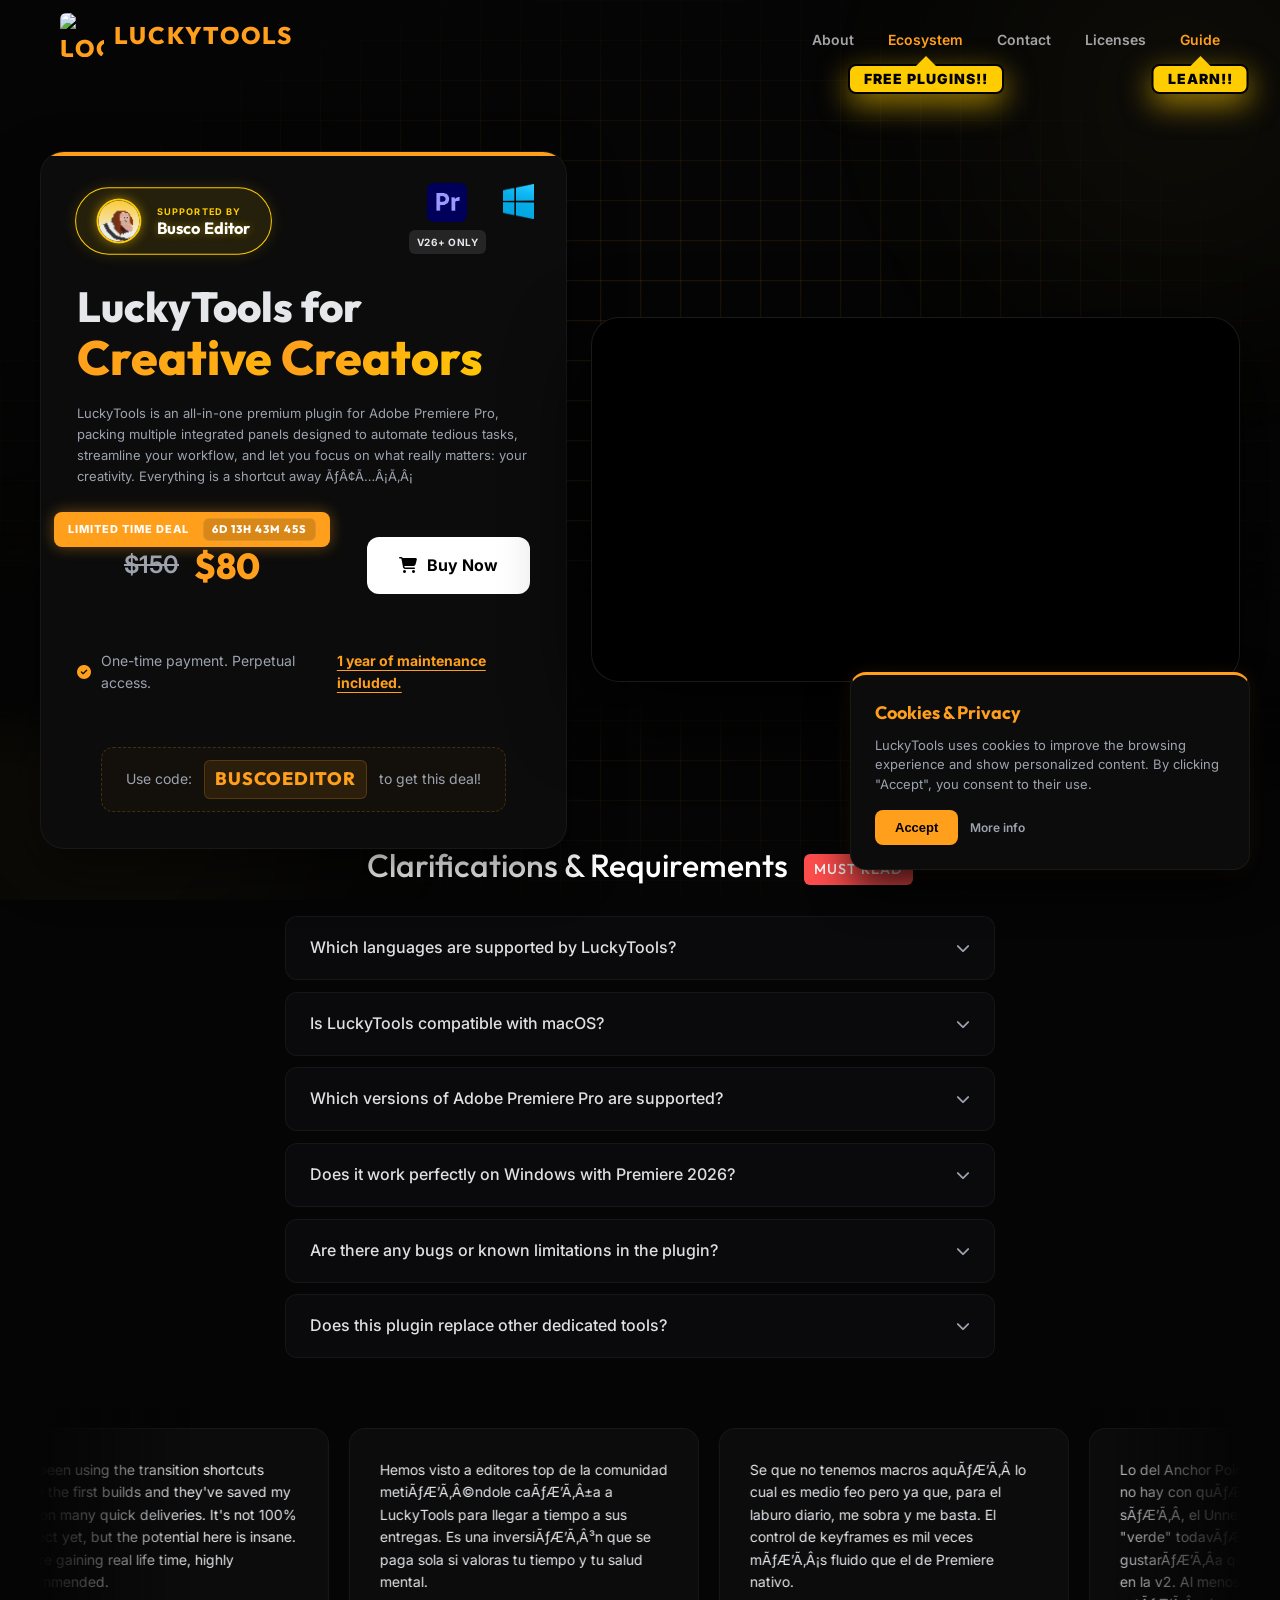
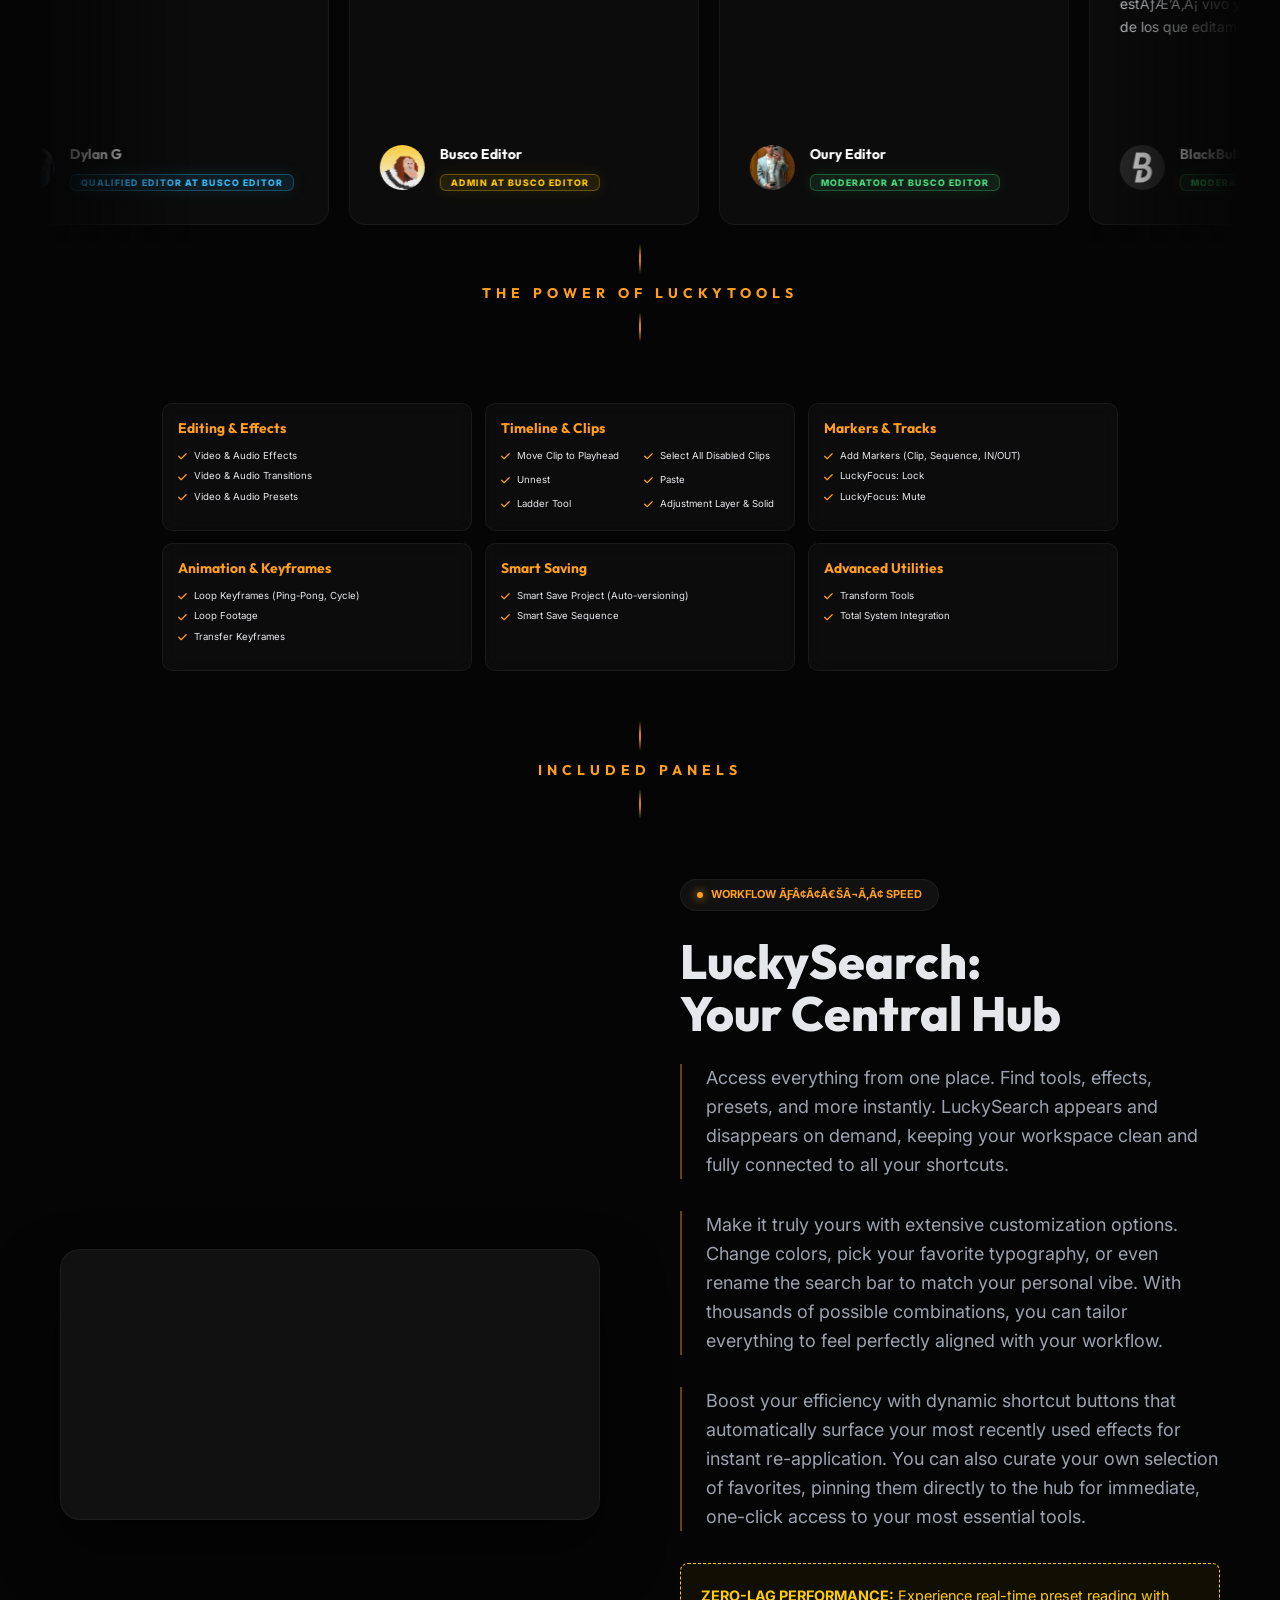
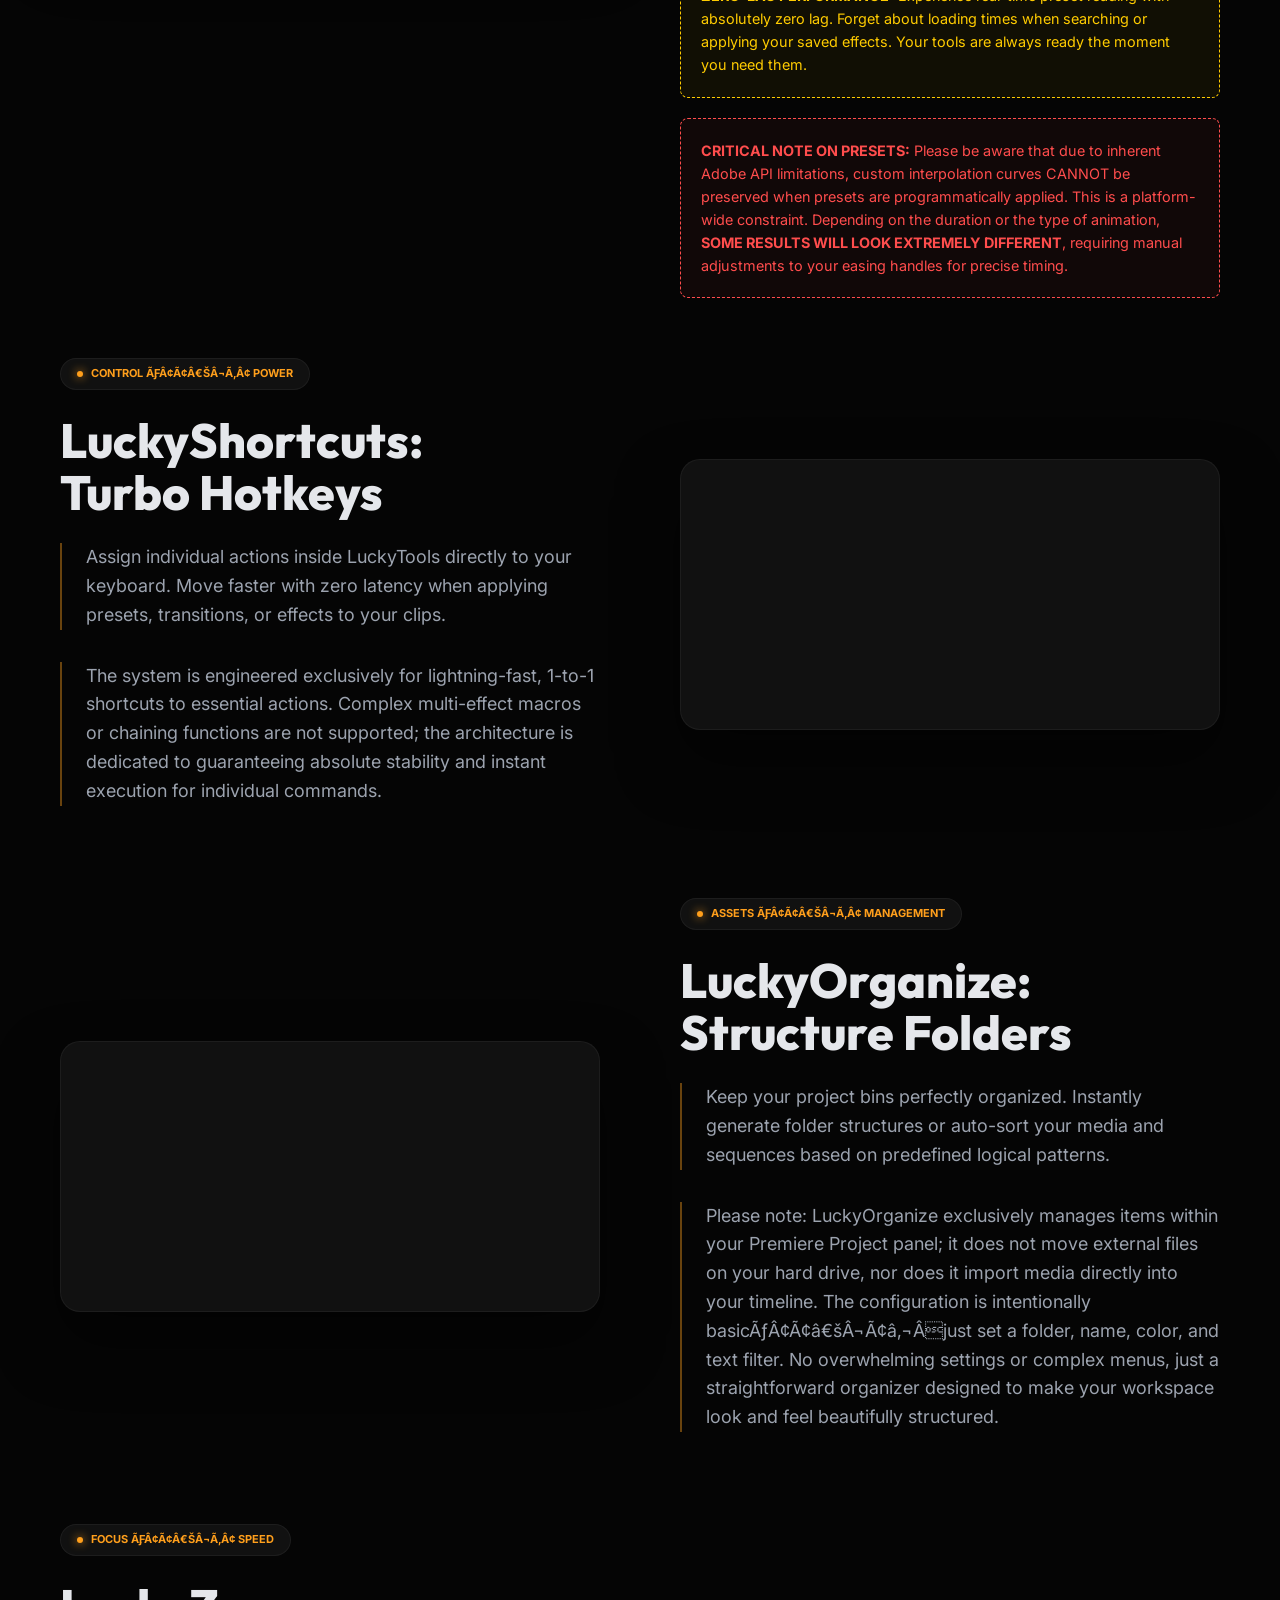
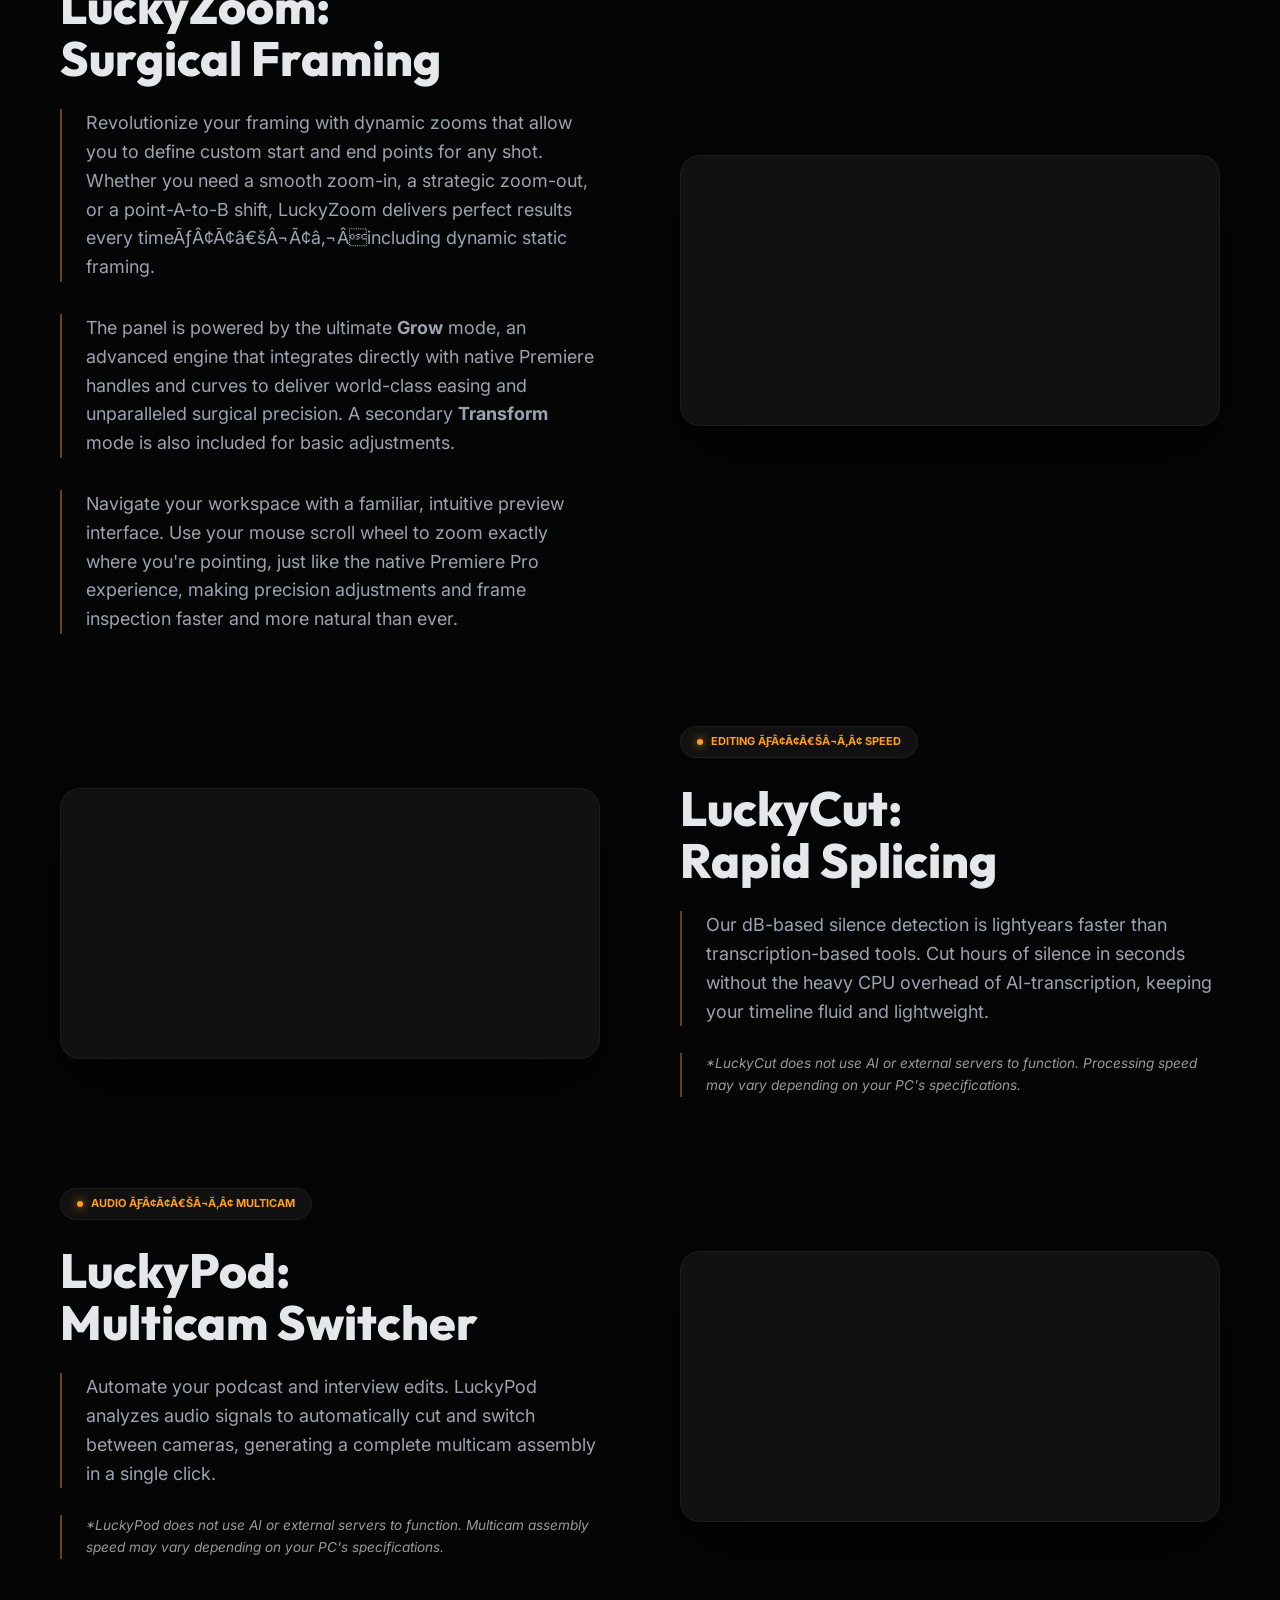
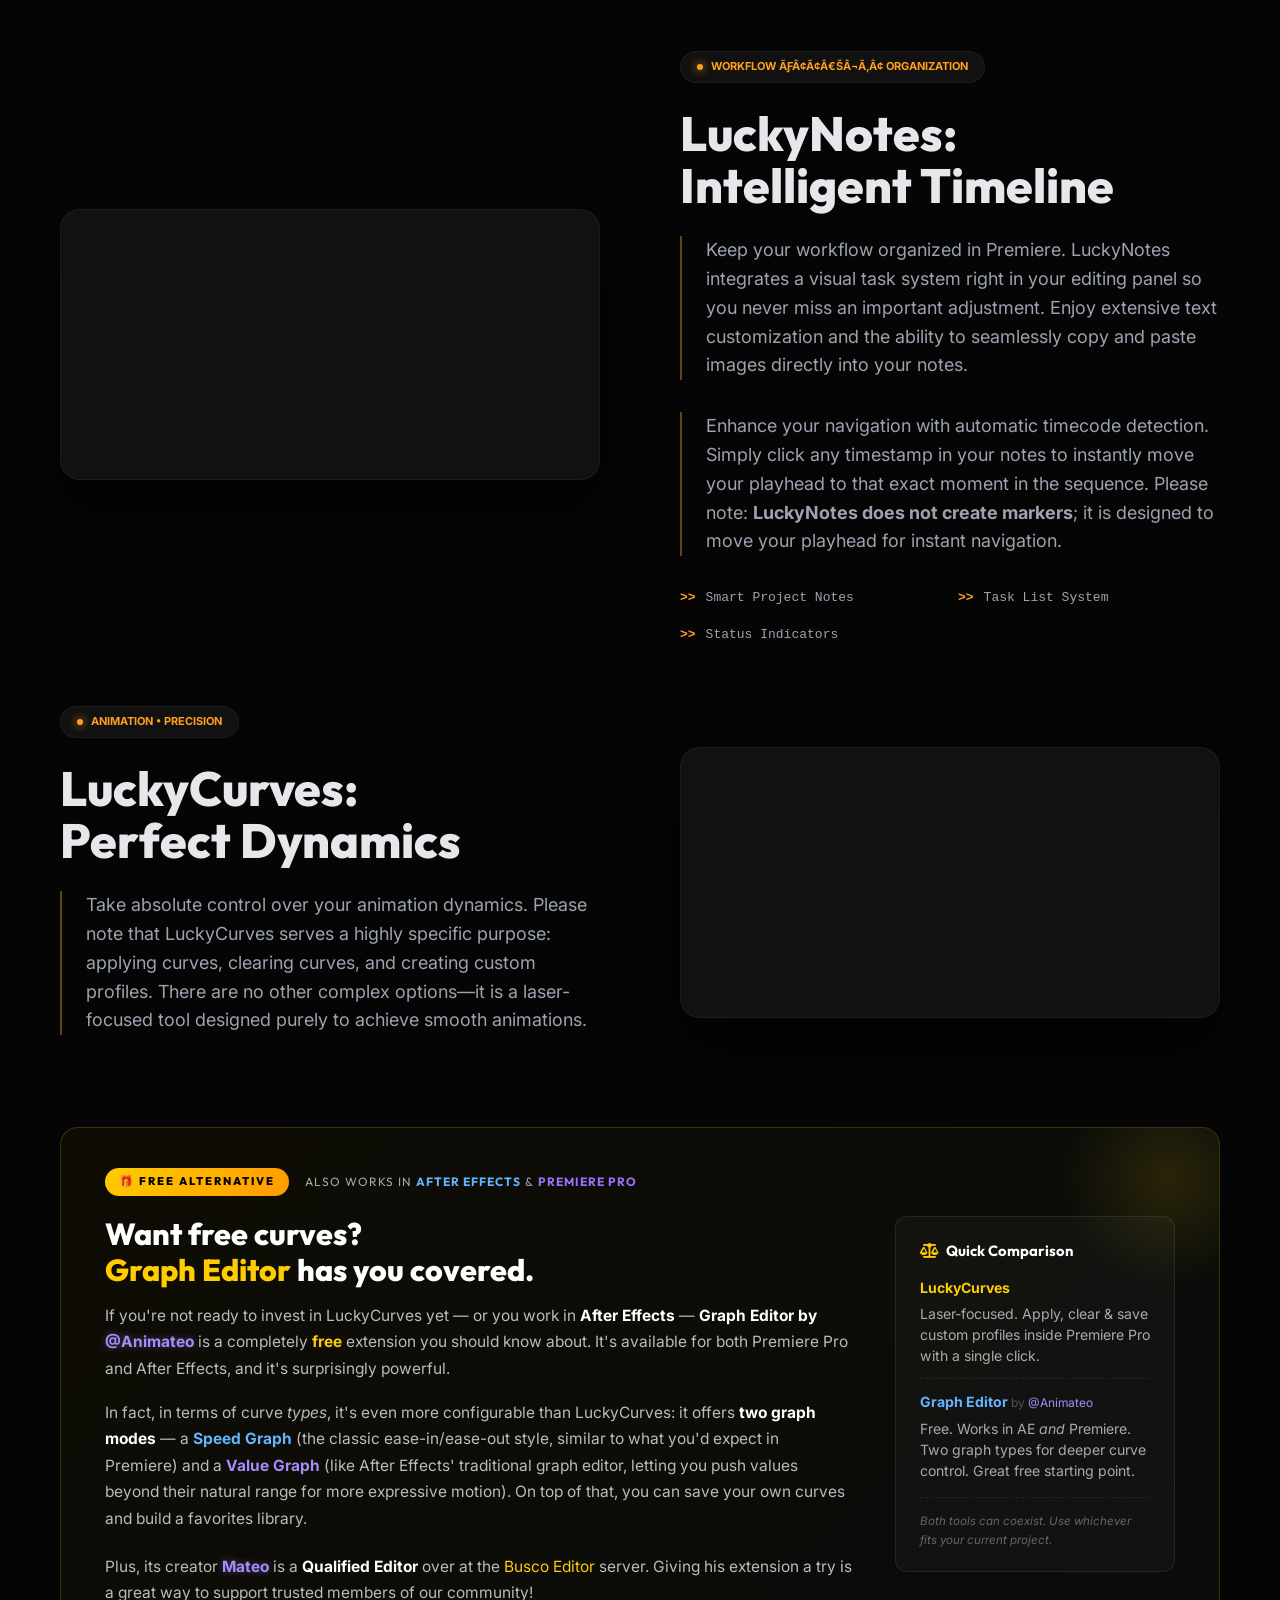
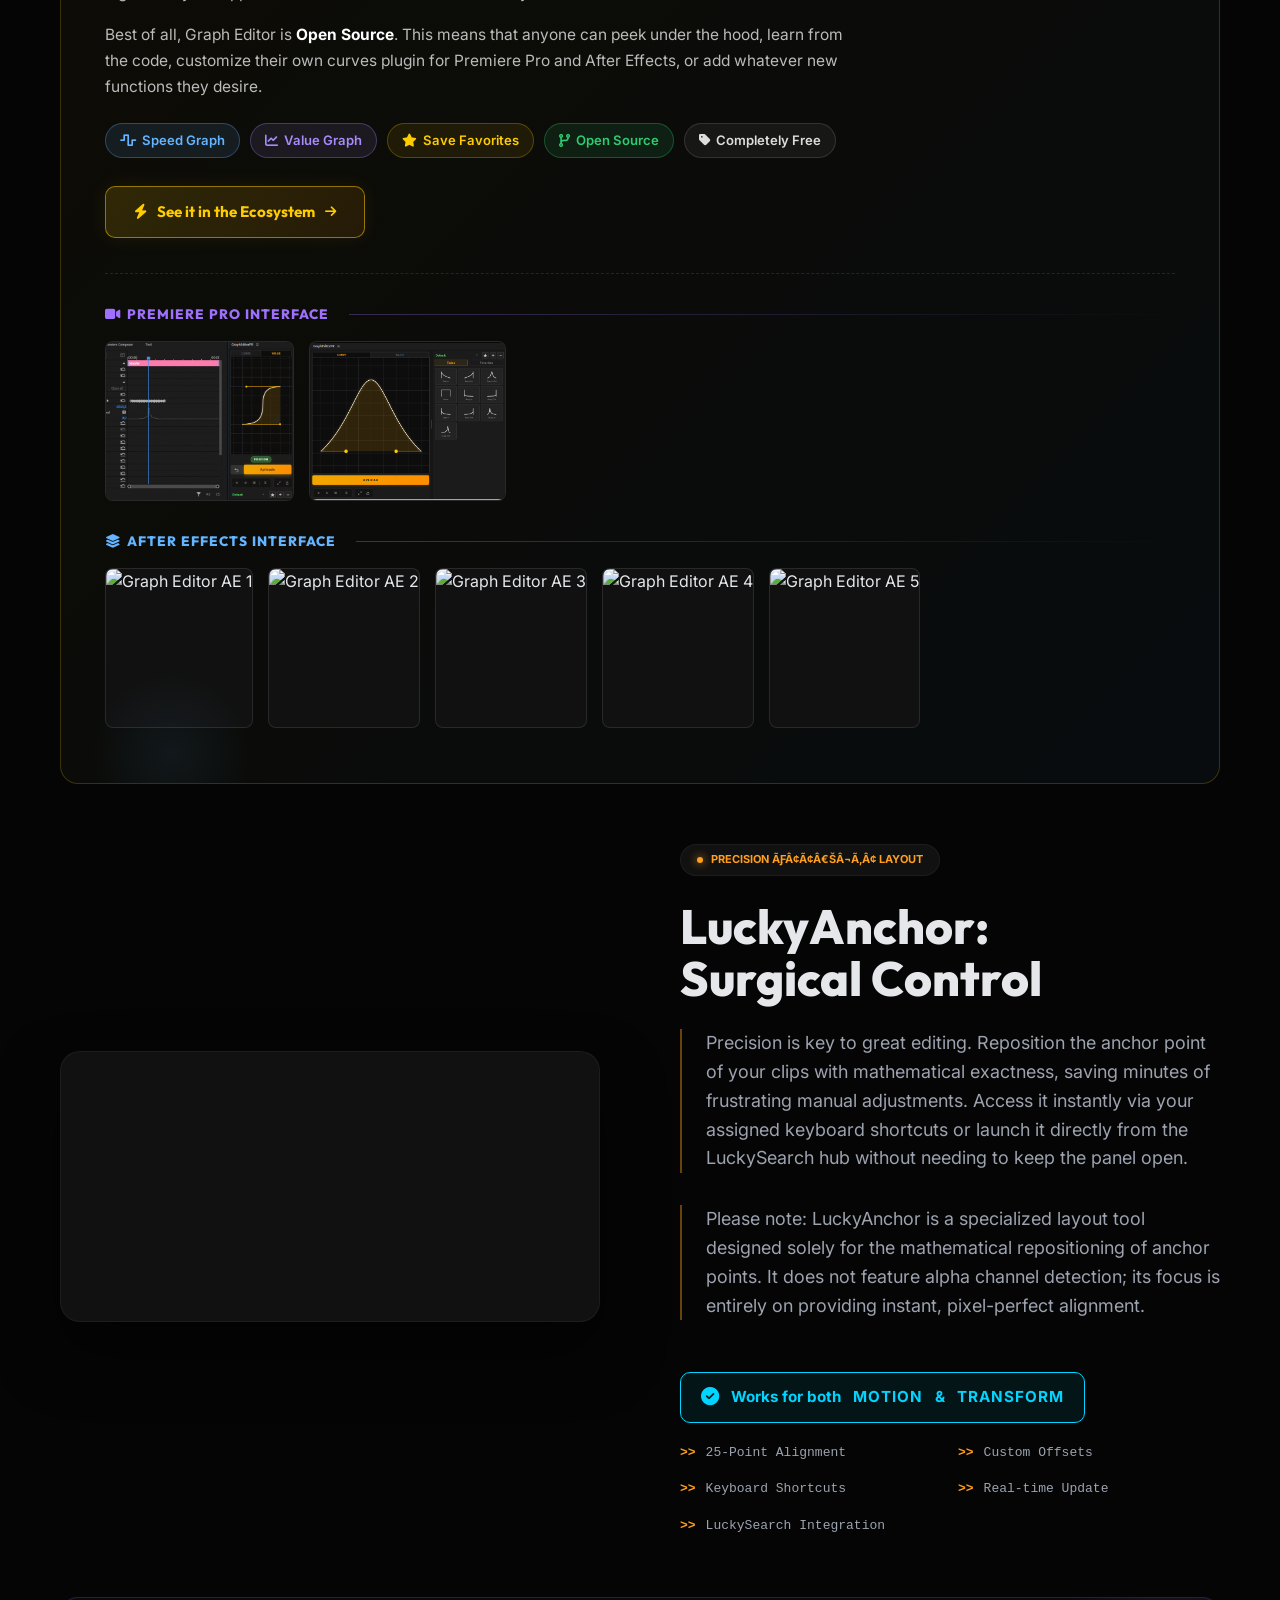
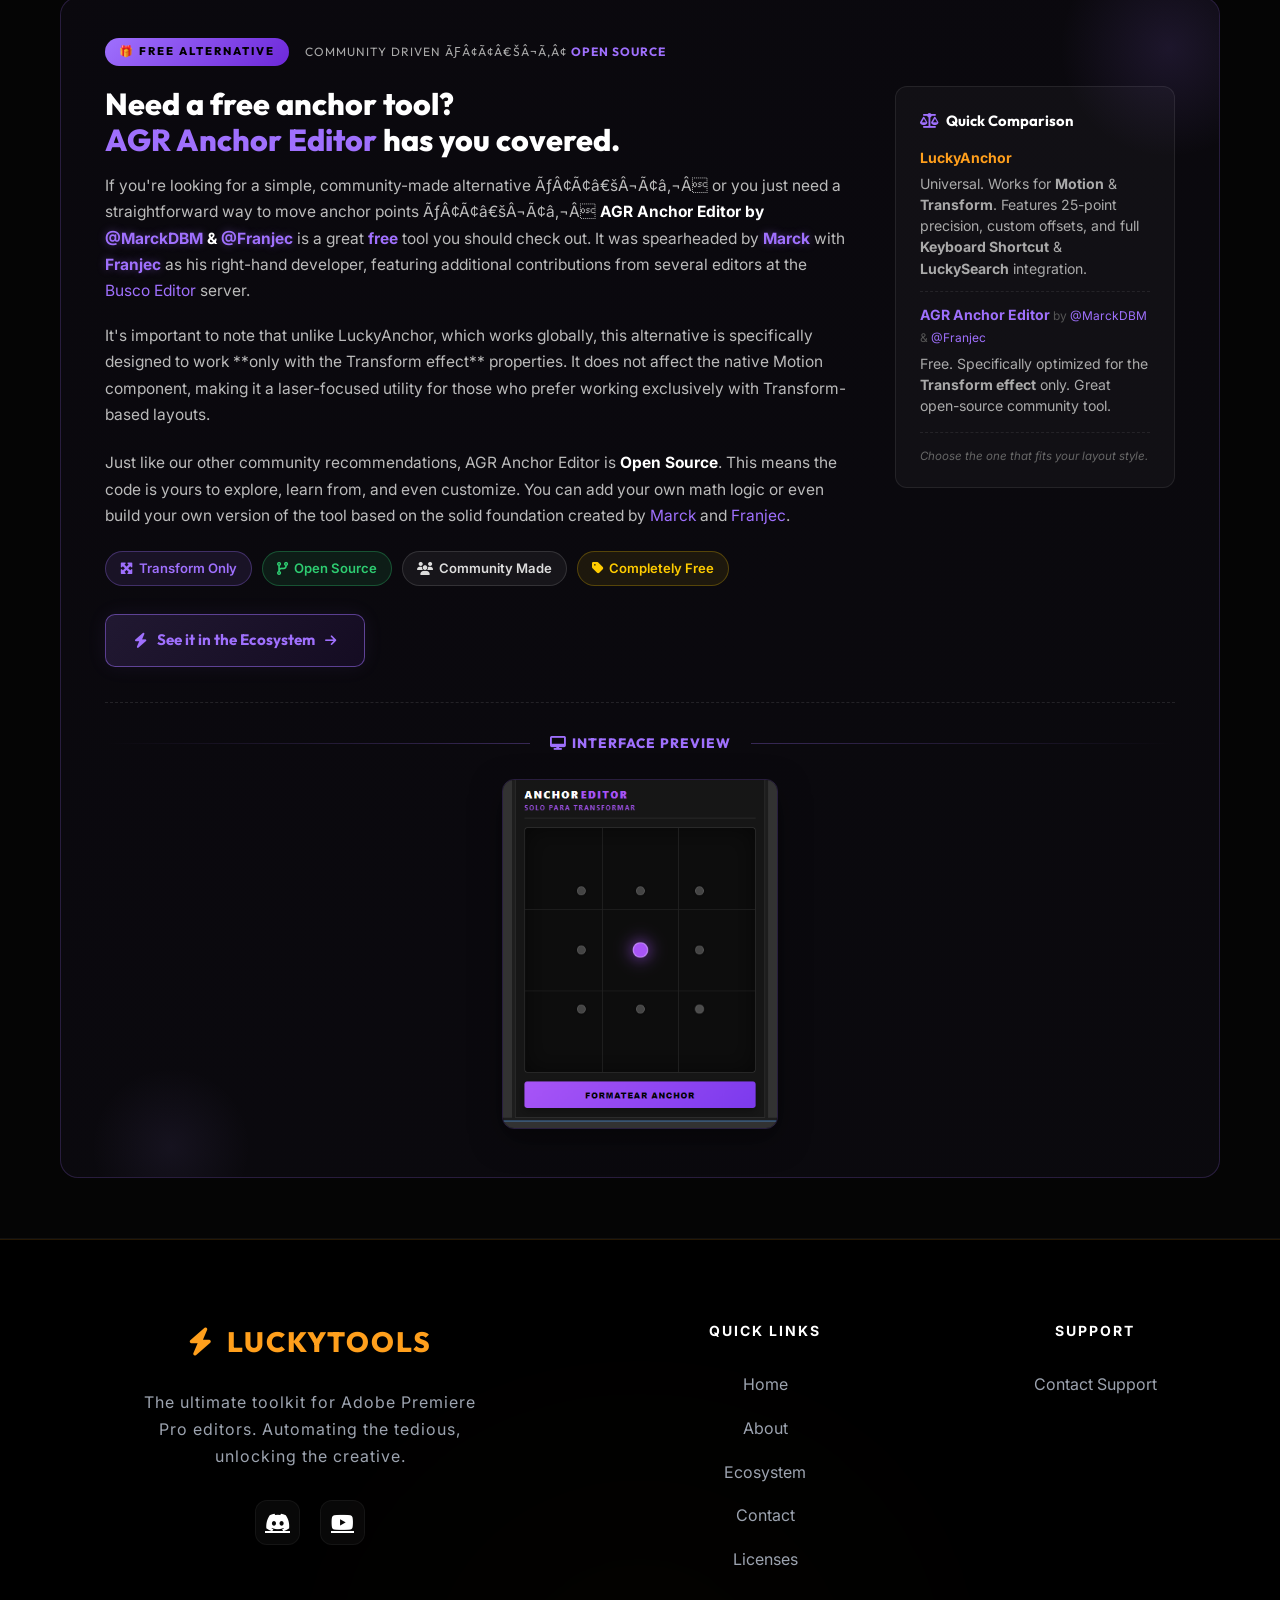
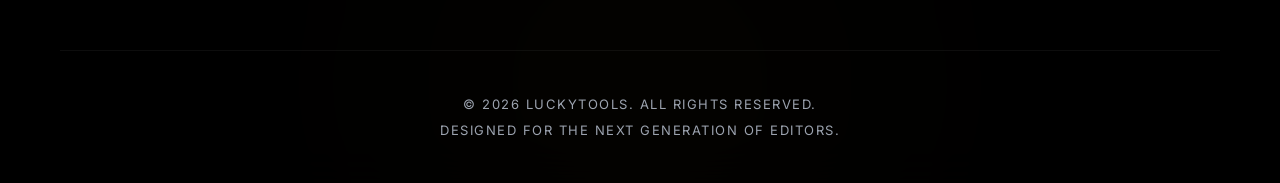
==== commit 846677d9: "Add files via upload" ====
--- a/index.html
+++ b/index.html
@@ -135,7 +135,7 @@
             line-height: 1.4;
         }
         .req-modal-list li:before {
-            content: "â€¢";
+            content: "ÃƒÂ¢Ã¢â€šÂ¬Ã‚Â¢";
             color: #ff9900;
             font-size: 1.5em;
             position: absolute;
@@ -186,14 +186,7 @@
         }
 
         /* ===== COMPARISON TABLE STYLES ===== */
-        .comparison-table-wrapper {
-            margin: 32px 0 8px 0;
-            border-radius: 14px;
-            overflow: hidden;
-            border: 1px solid rgba(255, 170, 0, 0.4);
-            background: rgba(255, 170, 0, 0.04);
-            box-shadow: 0 4px 20px rgba(255, 170, 0, 0.1);
-        }
+        
         .comparison-table-header {
             display: flex;
             align-items: center;
@@ -205,54 +198,17 @@
             font-size: 0.85em;
             width: 40%;
         }
-        .comp-table thead th.col-lucky {
-            color: #ffcc00;
-        }
-        .comp-table thead th.col-other {
-            color: #64b4ff;
-        }
-        .comp-table tbody tr {
-            border-bottom: 1px solid rgba(255, 255, 255, 0.04);
-            transition: background 0.15s;
-        }
-        .comp-table tbody tr:last-child {
-            border-bottom: none;
-        }
-        .comp-table tbody tr:hover {
-            background: rgba(255, 255, 255, 0.025);
-        }
-        .comp-table tbody td {
-            padding: 10px 16px;
-            color: #bbb;
-            vertical-align: middle;
-        }
-        .comp-table tbody td:first-child {
-            color: #ddd;
-            font-weight: 500;
-        }
-        .comp-table tbody td.ct-yes {
-            color: #2ecc71;
-            font-weight: 700;
-        }
-        .comp-table tbody td.ct-no {
-            color: #e74c3c;
-            font-weight: 700;
-        }
-        .comp-table tbody td.ct-partial {
-            color: #f39c12;
-            font-weight: 700;
-        }
-        .comp-table tbody td.ct-yes::before { content: "âœ“ "; }
-        .comp-table tbody td.ct-no::before { content: "âœ• "; }
-        .comp-table tbody td.ct-partial::before { content: "â—‘ "; }
-        .comp-table-note {
-            padding: 10px 16px;
-            font-size: 0.78em;
-            color: #555;
-            font-style: italic;
-            border-top: 1px solid rgba(255,255,255,0.04);
-            font-family: 'Outfit', sans-serif;
-        }
+        
+        
+        
+        
+        
+        
+        
+        
+        
+        
+        
     </style>
 </head>
 
@@ -344,7 +300,7 @@
                             </div>
                         </a>
                         <h1 translate="no">LuckyTools for <br> <span>Creative <span id="rotatingWord" class="word-rotate">Editors</span></span></h1>
-                        <p>LuckyTools is an all-in-one premium plugin for Adobe Premiere Pro, packing multiple integrated panels designed to automate tedious tasks, streamline your workflow, and let you focus on what really matters: your creativity. Everything is a shortcut away âš¡</p>
+                        <p>LuckyTools is an all-in-one premium plugin for Adobe Premiere Pro, packing multiple integrated panels designed to automate tedious tasks, streamline your workflow, and let you focus on what really matters: your creativity. Everything is a shortcut away ÃƒÂ¢Ã…Â¡Ã‚Â¡</p>
                         <div class="hero-actions">
                             <div class="main-actions">
                                 <div class="price-box">
@@ -455,7 +411,7 @@
                         <i class="fas fa-chevron-down"></i>
                     </div>
                     <div class="faq-answer">
-                        <p>Transparency is key: LuckyTools was built from the ground up with AI assistance. While it is an optimized and stable tool, itâ€™s important to understand that it may not be as polished as software developed by large teams over many years. Because it was created with the help of AI, you might run into some quirks or minor bugs that wouldnâ€™t be there in massive corporate tools.</p>
+                        <p>Transparency is key: LuckyTools was built from the ground up with AI assistance. While it is an optimized and stable tool, itÃƒÂ¢Ã¢â€šÂ¬Ã¢â€žÂ¢s important to understand that it may not be as polished as software developed by large teams over many years. Because it was created with the help of AI, you might run into some quirks or minor bugs that wouldnÃƒÂ¢Ã¢â€šÂ¬Ã¢â€žÂ¢t be there in massive corporate tools.</p>
                         <p>This is an evolving project. Please keep this in mind before purchasing; your support directly funds the ongoing updates and fixes that make these tools better for every editor in the community!</p>
                     </div>
                 </div>
@@ -466,7 +422,7 @@
                         <i class="fas fa-chevron-down"></i>
                     </div>
                     <div class="faq-answer">
-                        <p>It does not intend to. The focus with LuckyTools is to group everyday functions to speed up workflows quickly and easily. Because of this, the tools are straightforward in terms of configuration and depthâ€”the goal is to maintain ease of use without overwhelming settings or complex menus.</p>
+                        <p>It does not intend to. The focus with LuckyTools is to group everyday functions to speed up workflows quickly and easily. Because of this, the tools are straightforward in terms of configuration and depthÃƒÂ¢Ã¢â€šÂ¬Ã¢â‚¬Âthe goal is to maintain ease of use without overwhelming settings or complex menus.</p>
                         <p>LuckyTools values the hard work and dedication of the developers behind established tools and does not seek to replace them. Their dedicated plugins are optimized and comprehensive. LuckyTools is a tool developed for editors, by editors, aiming to make the job just a little bit easier. If highly advanced features are required, those specialized alternatives remain the best option.</p>
                         <p><strong>Ultimately, the true vision behind LuckyTools is to act as a unified ecosystem</strong>, where all its panels and tools communicate seamlessly with each other to multiply your efficiency across the entire editing process.</p>
                     </div>
@@ -501,7 +457,7 @@
 
                     <!-- Review 2 -->
                     <div class="review-card">
-                        <p class="review-text">Hemos visto a editores top de la comunidad metiÃ©ndole caÃ±a a LuckyTools para llegar a tiempo a sus entregas. Es una inversiÃ³n que se paga sola si valoras tu tiempo y tu salud mental.</p>
+                        <p class="review-text">Hemos visto a editores top de la comunidad metiÃƒÆ’Ã‚Â©ndole caÃƒÆ’Ã‚Â±a a LuckyTools para llegar a tiempo a sus entregas. Es una inversiÃƒÆ’Ã‚Â³n que se paga sola si valoras tu tiempo y tu salud mental.</p>
                         <div class="reviewer-info">
                             <a href="https://x.com/BuscoEditor" target="_blank" class="reviewer-profile-link">
                                 <img src="busco.jpg" alt="Busco Editor" class="avatar">
@@ -519,7 +475,7 @@
 
                     <!-- Review 3 -->
                     <div class="review-card">
-                        <p class="review-text">Se que no tenemos macros aquÃ­ lo cual es medio feo pero ya que, para el laburo diario, me sobra y me basta. El control de keyframes es mil veces mÃ¡s fluido que el de Premiere nativo.</p>
+                        <p class="review-text">Se que no tenemos macros aquÃƒÆ’Ã‚Â­ lo cual es medio feo pero ya que, para el laburo diario, me sobra y me basta. El control de keyframes es mil veces mÃƒÆ’Ã‚Â¡s fluido que el de Premiere nativo.</p>
                         <div class="reviewer-info">
                             <a href="https://x.com/Giovanni_0108" target="_blank" class="reviewer-profile-link">
                                 <img src="oury.jpg" alt="Oury Editor" class="avatar">
@@ -537,7 +493,7 @@
 
                     <!-- Review 4 -->
                     <div class="review-card">
-                        <p class="review-text">Lo del Anchor Point es quirÃºrgico, no hay con quÃ© darle. Eso sÃ­, el Unnest estÃ¡ un poco "verde" todavÃ­a y me gustarÃ­a que procesara clips en lote en la v2. Al menos se nota que el proyecto estÃ¡ vivo y escuchan el feedback de los que editamos de verdad.</p>
+                        <p class="review-text">Lo del Anchor Point es quirÃƒÆ’Ã‚Âºrgico, no hay con quÃƒÆ’Ã‚Â© darle. Eso sÃƒÆ’Ã‚Â­, el Unnest estÃƒÆ’Ã‚Â¡ un poco "verde" todavÃƒÆ’Ã‚Â­a y me gustarÃƒÆ’Ã‚Â­a que procesara clips en lote en la v2. Al menos se nota que el proyecto estÃƒÆ’Ã‚Â¡ vivo y escuchan el feedback de los que editamos de verdad.</p>
                         <div class="reviewer-info">
                             <a href="https://x.com/BlackBullAE" target="_blank" class="reviewer-profile-link">
                                 <img src="blackbull.jpg" alt="BlackBull Designer" class="avatar">
@@ -555,7 +511,7 @@
 
                     <!-- Review 5 -->
                     <div class="review-card">
-                        <p class="review-text">Un cambio total para mi flujo. Es un poco incÃ³modo no tener botÃ³n de deshacer en LuckySearch, pero ya ni modo, el tiempo que ahorro es increÃ­ble. Â¡Esperando la v2.0!</p>
+                        <p class="review-text">Un cambio total para mi flujo. Es un poco incÃƒÆ’Ã‚Â³modo no tener botÃƒÆ’Ã‚Â³n de deshacer en LuckySearch, pero ya ni modo, el tiempo que ahorro es increÃƒÆ’Ã‚Â­ble. Ãƒâ€šÃ‚Â¡Esperando la v2.0!</p>
                         <div class="reviewer-info">
                             <a href="https://x.com/YermacJ" target="_blank" class="reviewer-profile-link">
                                 <img src="ermac.jpg" alt="Ermac" class="avatar">
@@ -573,7 +529,7 @@
                     
                     <!-- Review 6 -->
                     <div class="review-card">
-                        <p class="review-text">Ta' bueno, ahorra tiempo y "plata", aun le falta refinar varias cosas pero si se sigue actualizando irÃ¡ bien. La personalizaciÃ³n estÃ¡ buena pero estÃ¡ demasiado centrado en ello mÃ¡s que algunas funciones, espero que lleguen mÃ¡s actualizaciones o sino me vuelvo pirata y lo publico gratis a todos</p>
+                        <p class="review-text">Ta' bueno, ahorra tiempo y "plata", aun le falta refinar varias cosas pero si se sigue actualizando irÃƒÆ’Ã‚Â¡ bien. La personalizaciÃƒÆ’Ã‚Â³n estÃƒÆ’Ã‚Â¡ buena pero estÃƒÆ’Ã‚Â¡ demasiado centrado en ello mÃƒÆ’Ã‚Â¡s que algunas funciones, espero que lleguen mÃƒÆ’Ã‚Â¡s actualizaciones o sino me vuelvo pirata y lo publico gratis a todos</p>
                         <div class="reviewer-info">
                             <a href="https://www.youtube.com/@MarckDBM" target="_blank" class="reviewer-profile-link">
                                 <img src="marck.jpg?v=1" alt="Marck" class="avatar">
@@ -611,7 +567,7 @@
 
                     <!-- Review 2 -->
                     <div class="review-card">
-                        <p class="review-text">Hemos visto a editores top de la comunidad metiÃ©ndole caÃ±a a LuckyTools para llegar a tiempo a sus entregas. Es una inversiÃ³n que se paga sola si valoras tu tiempo y tu salud mental.</p>
+                        <p class="review-text">Hemos visto a editores top de la comunidad metiÃƒÆ’Ã‚Â©ndole caÃƒÆ’Ã‚Â±a a LuckyTools para llegar a tiempo a sus entregas. Es una inversiÃƒÆ’Ã‚Â³n que se paga sola si valoras tu tiempo y tu salud mental.</p>
                         <div class="reviewer-info">
                             <a href="https://x.com/BuscoEditor" target="_blank" class="reviewer-profile-link">
                                 <img src="busco.jpg" alt="Busco Editor" class="avatar">
@@ -629,7 +585,7 @@
 
                     <!-- Review 3 -->
                     <div class="review-card">
-                        <p class="review-text">Se que no tenemos macros aquÃ­ lo cual es medio feo pero ya que, para el laburo diario, me sobra y me basta. El control de keyframes es mil veces mÃ¡s fluido que el de Premiere nativo.</p>
+                        <p class="review-text">Se que no tenemos macros aquÃƒÆ’Ã‚Â­ lo cual es medio feo pero ya que, para el laburo diario, me sobra y me basta. El control de keyframes es mil veces mÃƒÆ’Ã‚Â¡s fluido que el de Premiere nativo.</p>
                         <div class="reviewer-info">
                             <a href="https://x.com/Giovanni_0108" target="_blank" class="reviewer-profile-link">
                                 <img src="oury.jpg" alt="Oury Editor" class="avatar">
@@ -647,7 +603,7 @@
 
                     <!-- Review 4 -->
                     <div class="review-card">
-                        <p class="review-text">Lo del Anchor Point es quirÃºrgico, no hay con quÃ© darle. Eso sÃ­, el Unnest estÃ¡ un poco "verde" todavÃ­a y me gustarÃ­a que procesara clips en lote en la v2. Al menos se nota que el proyecto estÃ¡ vivo y escuchan el feedback de los que editamos de verdad.</p>
+                        <p class="review-text">Lo del Anchor Point es quirÃƒÆ’Ã‚Âºrgico, no hay con quÃƒÆ’Ã‚Â© darle. Eso sÃƒÆ’Ã‚Â­, el Unnest estÃƒÆ’Ã‚Â¡ un poco "verde" todavÃƒÆ’Ã‚Â­a y me gustarÃƒÆ’Ã‚Â­a que procesara clips en lote en la v2. Al menos se nota que el proyecto estÃƒÆ’Ã‚Â¡ vivo y escuchan el feedback de los que editamos de verdad.</p>
                         <div class="reviewer-info">
                             <a href="https://x.com/BlackBullAE" target="_blank" class="reviewer-profile-link">
                                 <img src="blackbull.jpg" alt="BlackBull Designer" class="avatar">
@@ -665,7 +621,7 @@
 
                     <!-- Review 5 -->
                     <div class="review-card">
-                        <p class="review-text">Un cambio total para mi flujo. Es un poco incÃ³modo no tener botÃ³n de deshacer en LuckySearch, pero ya ni modo, el tiempo que ahorro es increÃ­ble. Â¡Esperando la v2.0!</p>
+                        <p class="review-text">Un cambio total para mi flujo. Es un poco incÃƒÆ’Ã‚Â³modo no tener botÃƒÆ’Ã‚Â³n de deshacer en LuckySearch, pero ya ni modo, el tiempo que ahorro es increÃƒÆ’Ã‚Â­ble. Ãƒâ€šÃ‚Â¡Esperando la v2.0!</p>
                         <div class="reviewer-info">
                             <a href="https://x.com/YermacJ" target="_blank" class="reviewer-profile-link">
                                 <img src="ermac.jpg" alt="Ermac" class="avatar">
@@ -683,7 +639,7 @@
 
                     <!-- Review 6 -->
                     <div class="review-card">
-                        <p class="review-text">Ta' bueno, ahorra tiempo y "plata", aun le falta refinar varias cosas pero si se sigue actualizando irÃ¡ bien. La personalizaciÃ³n estÃ¡ buena pero estÃ¡ demasiado centrado en ello mÃ¡s que algunas funciones, espero que lleguen mÃ¡s actualizaciones o sino me vuelvo pirata y lo publico gratis a todos</p>
+                        <p class="review-text">Ta' bueno, ahorra tiempo y "plata", aun le falta refinar varias cosas pero si se sigue actualizando irÃƒÆ’Ã‚Â¡ bien. La personalizaciÃƒÆ’Ã‚Â³n estÃƒÆ’Ã‚Â¡ buena pero estÃƒÆ’Ã‚Â¡ demasiado centrado en ello mÃƒÆ’Ã‚Â¡s que algunas funciones, espero que lleguen mÃƒÆ’Ã‚Â¡s actualizaciones o sino me vuelvo pirata y lo publico gratis a todos</p>
                         <div class="reviewer-info">
                             <a href="https://www.youtube.com/@MarckDBM" target="_blank" class="reviewer-profile-link">
                                 <img src="marck.jpg?v=1" alt="Marck" class="avatar">
@@ -804,7 +760,7 @@
                 <div class="feature-content reveal reveal-right">
                     <div class="feature-badge">
                         <div class="dot"></div>
-                        <span>Workflow â€¢ Speed</span>
+                        <span>Workflow ÃƒÂ¢Ã¢â€šÂ¬Ã‚Â¢ Speed</span>
                     </div>
                     <h3>LuckySearch: <br>Your Central Hub</h3>
                     <p>Access everything from one place. Find tools, effects, presets, and more instantly. LuckySearch appears and disappears on demand, keeping your workspace clean and fully connected to all your shortcuts.</p>
@@ -832,7 +788,7 @@
                 <div class="feature-content reveal reveal-left">
                     <div class="feature-badge">
                         <div class="dot"></div>
-                        <span>Control â€¢ Power</span>
+                        <span>Control ÃƒÂ¢Ã¢â€šÂ¬Ã‚Â¢ Power</span>
                     </div>
                     <h3>LuckyShortcuts: <br>Turbo Hotkeys</h3>
                     <p>Assign individual actions inside LuckyTools directly to your keyboard. Move faster with zero latency when applying presets, transitions, or effects to your clips.</p>
@@ -853,11 +809,11 @@
                 <div class="feature-content reveal reveal-right">
                     <div class="feature-badge">
                         <div class="dot"></div>
-                        <span>Assets â€¢ Management</span>
+                        <span>Assets ÃƒÂ¢Ã¢â€šÂ¬Ã‚Â¢ Management</span>
                     </div>
                     <h3>LuckyOrganize: <br>Structure Folders</h3>
                     <p>Keep your project bins perfectly organized. Instantly generate folder structures or auto-sort your media and sequences based on predefined logical patterns.</p>
-                    <p>Please note: LuckyOrganize exclusively manages items within your Premiere Project panel; it does not move external files on your hard drive, nor does it import media directly into your timeline. The configuration is intentionally basicâ€”just set a folder, name, color, and text filter. No overwhelming settings or complex menus, just a straightforward organizer designed to make your workspace look and feel beautifully structured.</p>
+                    <p>Please note: LuckyOrganize exclusively manages items within your Premiere Project panel; it does not move external files on your hard drive, nor does it import media directly into your timeline. The configuration is intentionally basicÃƒÂ¢Ã¢â€šÂ¬Ã¢â‚¬Âjust set a folder, name, color, and text filter. No overwhelming settings or complex menus, just a straightforward organizer designed to make your workspace look and feel beautifully structured.</p>
 
 
                 </div>
@@ -875,10 +831,10 @@
                 <div class="feature-content reveal reveal-left">
                     <div class="feature-badge">
                         <div class="dot"></div>
-                        <span>Focus â€¢ Speed</span>
+                        <span>Focus ÃƒÂ¢Ã¢â€šÂ¬Ã‚Â¢ Speed</span>
                     </div>
                     <h3>LuckyZoom: <br>Surgical Framing</h3>
-                    <p>Revolutionize your framing with dynamic zooms that allow you to define custom start and end points for any shot. Whether you need a smooth zoom-in, a strategic zoom-out, or a point-A-to-B shift, LuckyZoom delivers perfect results every timeâ€”including dynamic static framing.</p>
+                    <p>Revolutionize your framing with dynamic zooms that allow you to define custom start and end points for any shot. Whether you need a smooth zoom-in, a strategic zoom-out, or a point-A-to-B shift, LuckyZoom delivers perfect results every timeÃƒÂ¢Ã¢â€šÂ¬Ã¢â‚¬Âincluding dynamic static framing.</p>
                     <p>The panel is powered by the ultimate <strong>Grow</strong> mode, an advanced engine that integrates directly with native Premiere handles and curves to deliver world-class easing and unparalleled surgical precision. A secondary <strong>Transform</strong> mode is also included for basic adjustments.</p>
                     <p>Navigate your workspace with a familiar, intuitive preview interface. Use your mouse scroll wheel to zoom exactly where you're pointing, just like the native Premiere Pro experience, making precision adjustments and frame inspection faster and more natural than ever.</p>
 
@@ -897,7 +853,7 @@
                 <div class="feature-content reveal reveal-right">
                     <div class="feature-badge">
                         <div class="dot"></div>
-                        <span>Editing â€¢ Speed</span>
+                        <span>Editing ÃƒÂ¢Ã¢â€šÂ¬Ã‚Â¢ Speed</span>
                     </div>
                     <h3>LuckyCut: <br>Rapid Splicing</h3>
                     <p>Our dB-based silence detection is lightyears faster than transcription-based tools. Cut hours of silence in seconds without the heavy CPU overhead of AI-transcription, keeping your timeline fluid and lightweight.</p>
@@ -918,7 +874,7 @@
                 <div class="feature-content reveal reveal-left">
                     <div class="feature-badge">
                         <div class="dot"></div>
-                        <span>Audio â€¢ Multicam</span>
+                        <span>Audio ÃƒÂ¢Ã¢â€šÂ¬Ã‚Â¢ Multicam</span>
                     </div>
                     <h3>LuckyPod: <br>Multicam Switcher</h3>
                     <p>Automate your podcast and interview edits. LuckyPod analyzes audio signals to automatically cut and switch between cameras, generating a complete multicam assembly in a single click.</p>
@@ -941,7 +897,7 @@
                 <div class="feature-content reveal reveal-right">
                     <div class="feature-badge">
                         <div class="dot"></div>
-                        <span>Workflow â€¢ Organization</span>
+                        <span>Workflow ÃƒÂ¢Ã¢â€šÂ¬Ã‚Â¢ Organization</span>
                     </div>
                     <h3>LuckyNotes: <br>Intelligent Timeline</h3>
                     <p>Keep your workflow organized in Premiere. LuckyNotes integrates a visual task system right in your editing panel so you never miss an important adjustment. Enjoy extensive text customization and the ability to seamlessly copy and paste images directly into your notes.</p>
@@ -967,10 +923,10 @@
                 <div class="feature-content reveal reveal-left">
                     <div class="feature-badge">
                         <div class="dot"></div>
-                        <span>Animation â€¢ Precision</span>
+                        <span>Animation &bull; Precision</span>
                     </div>
                     <h3>LuckyCurves: <br>Perfect Dynamics</h3>
-                    <p>Take absolute control over your animation dynamics. Please note that LuckyCurves serves a highly specific purpose: applying curves, clearing curves, and creating custom profiles. There are no other complex optionsâ€”it is a laser-focused tool designed purely to achieve smooth animations.</p>
+                    <p>Take absolute control over your animation dynamics. Please note that LuckyCurves serves a highly specific purpose: applying curves, clearing curves, and creating custom profiles. There are no other complex options&mdash;it is a laser-focused tool designed purely to achieve smooth animations.</p>
 
 
                 </div>
@@ -1015,7 +971,7 @@
                         border-radius: 30px;
                         white-space: nowrap;
                         font-family: 'Outfit', sans-serif;
-                    ">ðŸŽ FREE ALTERNATIVE</div>
+                    ">&#127873; FREE ALTERNATIVE</div>
                     <div style="
                         font-size: 0.75em;
                         color: #aaa;
@@ -1037,10 +993,10 @@
                             line-height: 1.2;
                         ">Want free curves? <br><span style="color: #ffcc00;">Graph Editor</span> has you covered.</h3>
                         <p style="color: #bbb; line-height: 1.7; margin: 0 0 18px 0; font-size: 0.97em;">
-                            If you're not ready to invest in LuckyCurves yet â€” or you work in <strong style="color: white;">After Effects</strong> â€” <strong style="color: white;">Graph Editor by <a href="https://animateoo.github.io/tools/" target="_blank" style="color: #a78bfa; text-decoration: none; text-shadow: 0 0 8px rgba(167, 139, 250, 0.4);">@Animateo</a></strong> is a completely <strong style="color: #ffcc00;">free</strong> extension you should know about. It's available for both Premiere Pro and After Effects, and it's surprisingly powerful.
+                            If you're not ready to invest in LuckyCurves yet &mdash; or you work in <strong style="color: white;">After Effects</strong> &mdash; <strong style="color: white;">Graph Editor by <a href="https://animateoo.github.io/tools/" target="_blank" style="color: #a78bfa; text-decoration: none; text-shadow: 0 0 8px rgba(167, 139, 250, 0.4);">@Animateo</a></strong> is a completely <strong style="color: #ffcc00;">free</strong> extension you should know about. It's available for both Premiere Pro and After Effects, and it's surprisingly powerful.
                         </p>
                         <p style="color: #bbb; line-height: 1.7; margin: 0 0 22px 0; font-size: 0.97em;">
-                            In fact, in terms of curve <em>types</em>, it's even more configurable than LuckyCurves: it offers <strong style="color: white;">two graph modes</strong> â€” a <strong style="color: #64b4ff;">Speed Graph</strong> (the classic ease-in/ease-out style, similar to what you'd expect in Premiere) and a <strong style="color: #a78bfa;">Value Graph</strong> (like After Effects' traditional graph editor, letting you push values beyond their natural range for more expressive motion). On top of that, you can save your own curves and build a favorites library.
+                            In fact, in terms of curve <em>types</em>, it's even more configurable than LuckyCurves: it offers <strong style="color: white;">two graph modes</strong> &mdash; a <strong style="color: #64b4ff;">Speed Graph</strong> (the classic ease-in/ease-out style, similar to what you'd expect in Premiere) and a <strong style="color: #a78bfa;">Value Graph</strong> (like After Effects' traditional graph editor, letting you push values beyond their natural range for more expressive motion). On top of that, you can save your own curves and build a favorites library.
                         </p>
                         <p style="color: #bbb; line-height: 1.7; margin: 0 0 15px 0; font-size: 0.97em;">
                             Plus, its creator <a href="https://animateoo.github.io/tools/" target="_blank" style="color: #a78bfa; text-decoration: none; text-shadow: 0 0 8px rgba(167, 139, 250, 0.4); font-weight: bold;">Mateo</a> is a <strong style="color: white;">Qualified Editor</strong> over at the <a href="https://discord.gg/hEa7TpDhGP" target="_blank" style="color: #ffcc00; text-decoration: none;">Busco Editor</a> server. Giving his extension a try is a great way to support trusted members of our community!
@@ -1167,7 +1123,7 @@
                 <div class="feature-content reveal reveal-right">
                     <div class="feature-badge">
                         <div class="dot"></div>
-                        <span>Precision â€¢ Layout</span>
+                        <span>Precision ÃƒÂ¢Ã¢â€šÂ¬Ã‚Â¢ Layout</span>
                     </div>
                     <h3>LuckyAnchor: <br>Surgical Control</h3>
                     <p>Precision is key to great editing. Reposition the anchor point of your clips with mathematical exactness, saving minutes of frustrating manual adjustments. Access it instantly via your assigned keyboard shortcuts or launch it directly from the LuckySearch hub without needing to keep the panel open.</p>
@@ -1228,14 +1184,14 @@
                         border-radius: 30px;
                         white-space: nowrap;
                         font-family: 'Outfit', sans-serif;
-                    ">ðŸŽ FREE ALTERNATIVE</div>
+                    ">&#127873; FREE ALTERNATIVE</div>
                     <div style="
                         font-size: 0.75em;
                         color: #aaa;
                         letter-spacing: 1px;
                         text-transform: uppercase;
                         font-family: 'Outfit', sans-serif;
-                    ">Community Driven â€¢ <strong style="color:#9f70fd;">Open Source</strong></div>
+                    ">Community Driven ÃƒÂ¢Ã¢â€šÂ¬Ã‚Â¢ <strong style="color:#9f70fd;">Open Source</strong></div>
                 </div>
 
                 <!-- Main content -->
@@ -1250,7 +1206,7 @@
                             line-height: 1.2;
                         ">Need a free anchor tool? <br><span style="color: #9f70fd;">AGR Anchor Editor</span> has you covered.</h3>
                         <p style="color: #bbb; line-height: 1.7; margin: 0 0 18px 0; font-size: 0.97em;">
-                            If you're looking for a simple, community-made alternative â€” or you just need a straightforward way to move anchor points â€” <strong style="color: white;">AGR Anchor Editor by <a href="https://www.youtube.com/@MarckDBM" target="_blank" style="color: #9f70fd; text-decoration: none; text-shadow: 0 0 8px rgba(159, 112, 253, 0.4);">@MarckDBM</a> & <a href="https://ytjobs.co/talent/profile/322597" target="_blank" style="color: #9f70fd; text-decoration: none; text-shadow: 0 0 8px rgba(159, 112, 253, 0.4);">@Franjec</a></strong> is a great <strong style="color: #9f70fd;">free</strong> tool you should check out. It was spearheaded by <a href="https://www.youtube.com/@MarckDBM" target="_blank" style="color: #9f70fd; text-decoration: none; text-shadow: 0 0 8px rgba(159, 112, 253, 0.4); font-weight: bold;">Marck</a> with <a href="https://ytjobs.co/talent/profile/322597" target="_blank" style="color: #9f70fd; text-decoration: none; text-shadow: 0 0 8px rgba(159, 112, 253, 0.4); font-weight: bold;">Franjec</a> as his right-hand developer, featuring additional contributions from several editors at the <a href="https://discord.gg/hEa7TpDhGP" target="_blank" style="color: #9f70fd; text-decoration: none;">Busco Editor</a> server.
+                            If you're looking for a simple, community-made alternative ÃƒÂ¢Ã¢â€šÂ¬Ã¢â‚¬Â or you just need a straightforward way to move anchor points ÃƒÂ¢Ã¢â€šÂ¬Ã¢â‚¬Â <strong style="color: white;">AGR Anchor Editor by <a href="https://www.youtube.com/@MarckDBM" target="_blank" style="color: #9f70fd; text-decoration: none; text-shadow: 0 0 8px rgba(159, 112, 253, 0.4);">@MarckDBM</a> & <a href="https://ytjobs.co/talent/profile/322597" target="_blank" style="color: #9f70fd; text-decoration: none; text-shadow: 0 0 8px rgba(159, 112, 253, 0.4);">@Franjec</a></strong> is a great <strong style="color: #9f70fd;">free</strong> tool you should check out. It was spearheaded by <a href="https://www.youtube.com/@MarckDBM" target="_blank" style="color: #9f70fd; text-decoration: none; text-shadow: 0 0 8px rgba(159, 112, 253, 0.4); font-weight: bold;">Marck</a> with <a href="https://ytjobs.co/talent/profile/322597" target="_blank" style="color: #9f70fd; text-decoration: none; text-shadow: 0 0 8px rgba(159, 112, 253, 0.4); font-weight: bold;">Franjec</a> as his right-hand developer, featuring additional contributions from several editors at the <a href="https://discord.gg/hEa7TpDhGP" target="_blank" style="color: #9f70fd; text-decoration: none;">Busco Editor</a> server.
                         </p>
                         <p style="color: #bbb; line-height: 1.7; margin: 0 0 22px 0; font-size: 0.97em;">
                             It's important to note that unlike LuckyAnchor, which works globally, this alternative is specifically designed to work **only with the Transform effect** properties. It does not affect the native Motion component, making it a laser-focused utility for those who prefer working exclusively with Transform-based layouts.
@@ -1901,3 +1857,5 @@
 </html>
 
 
+
+
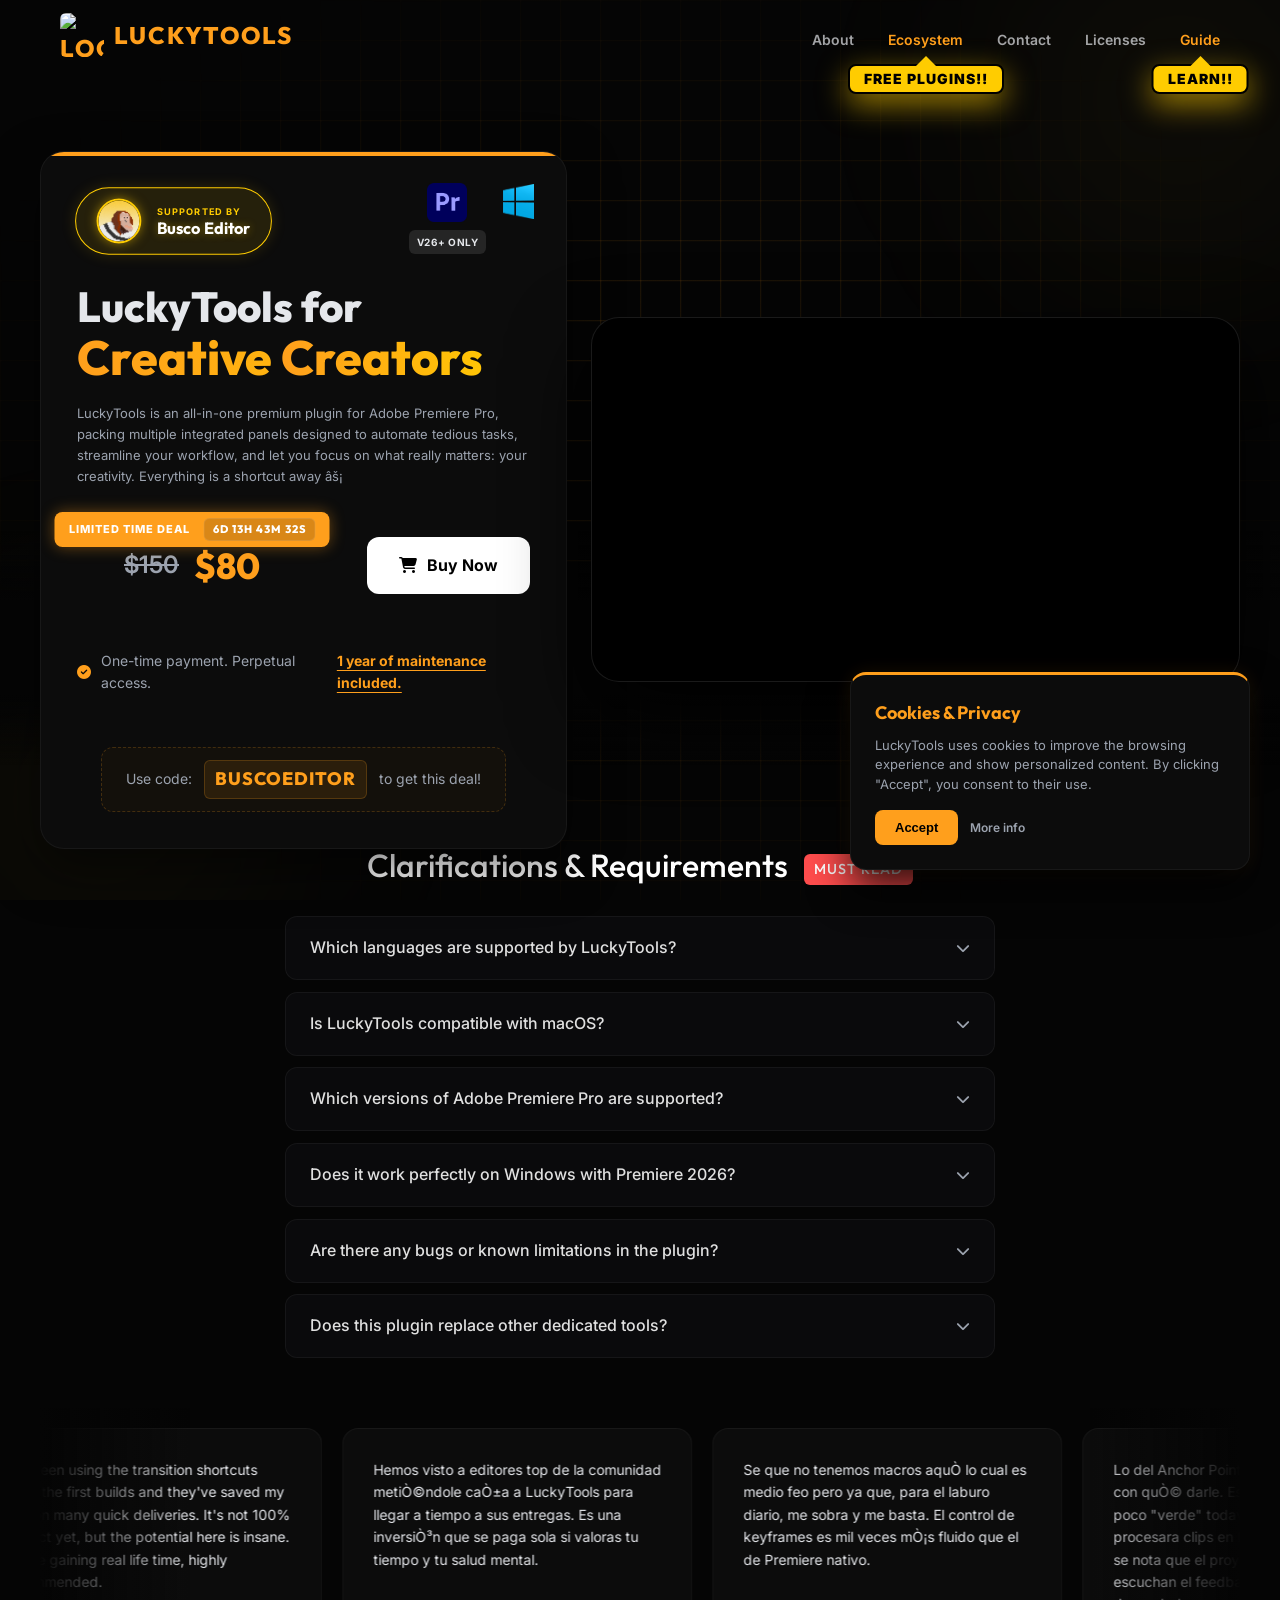
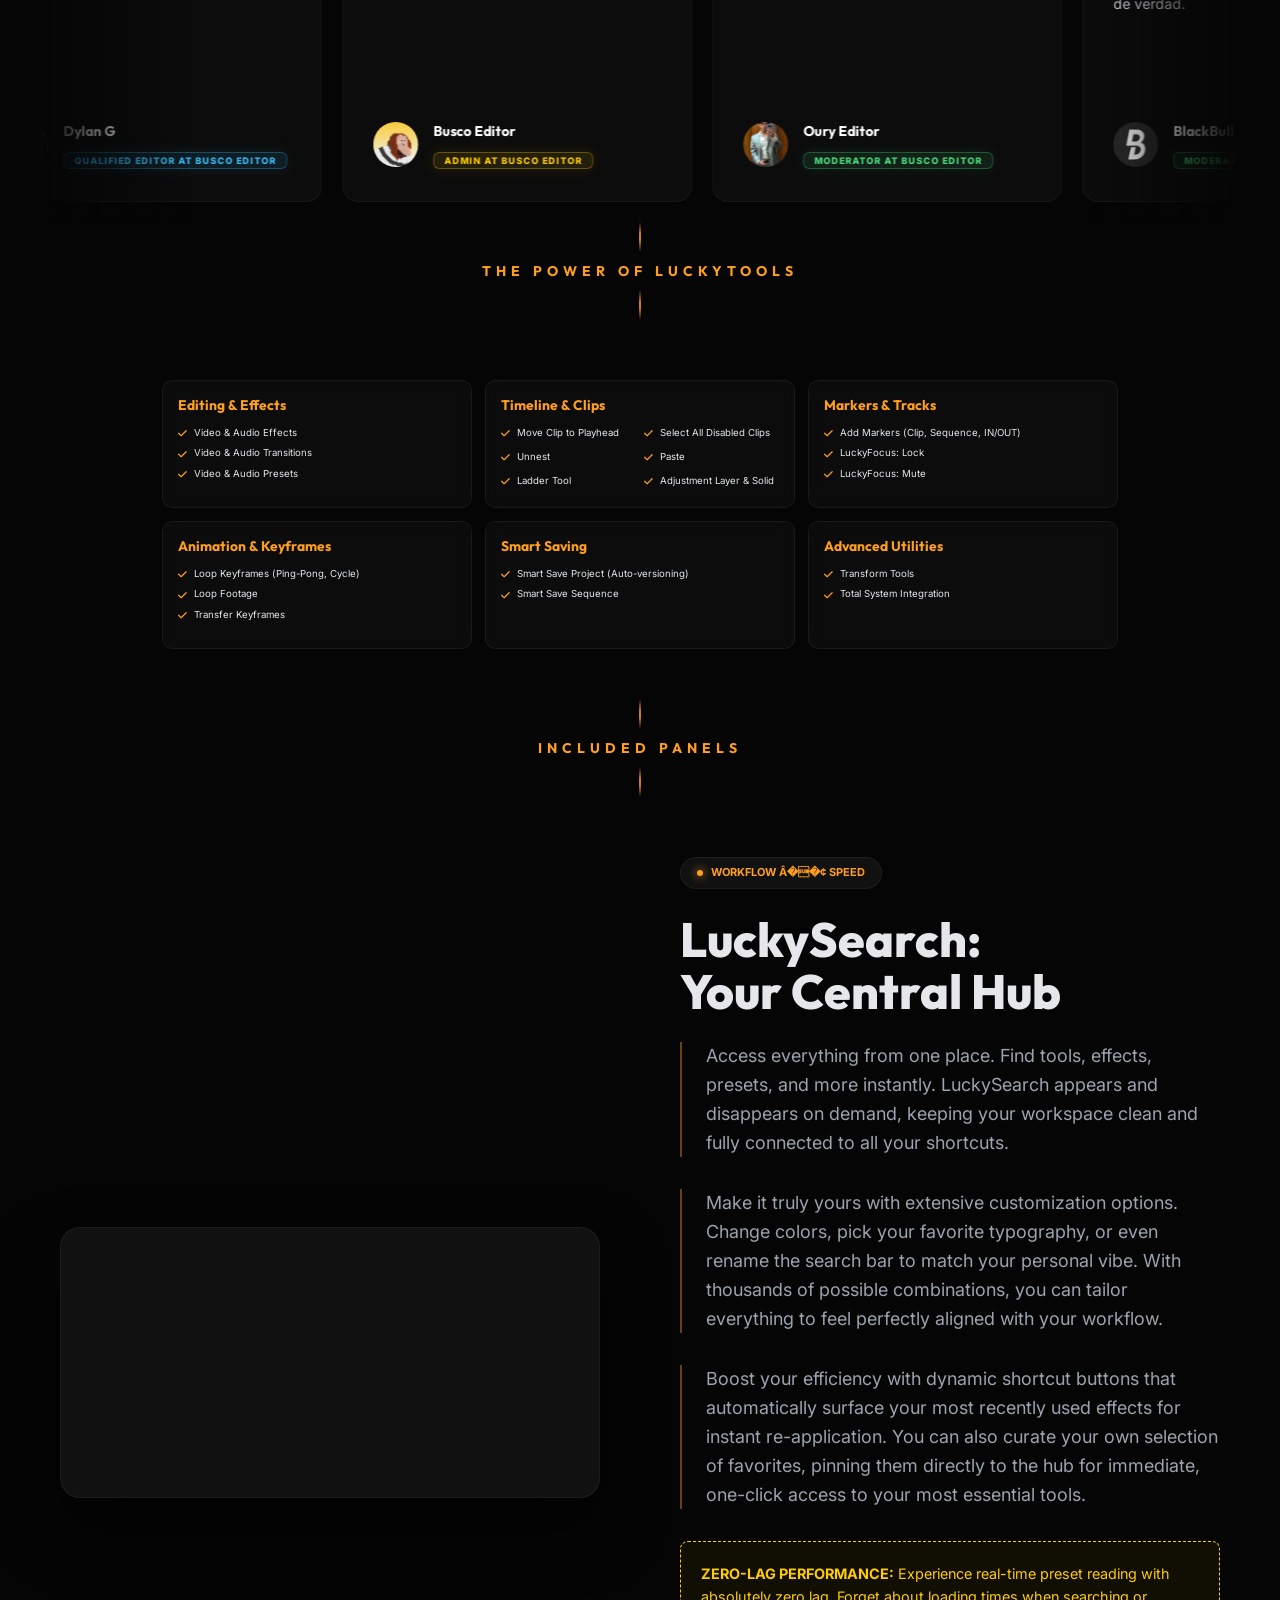
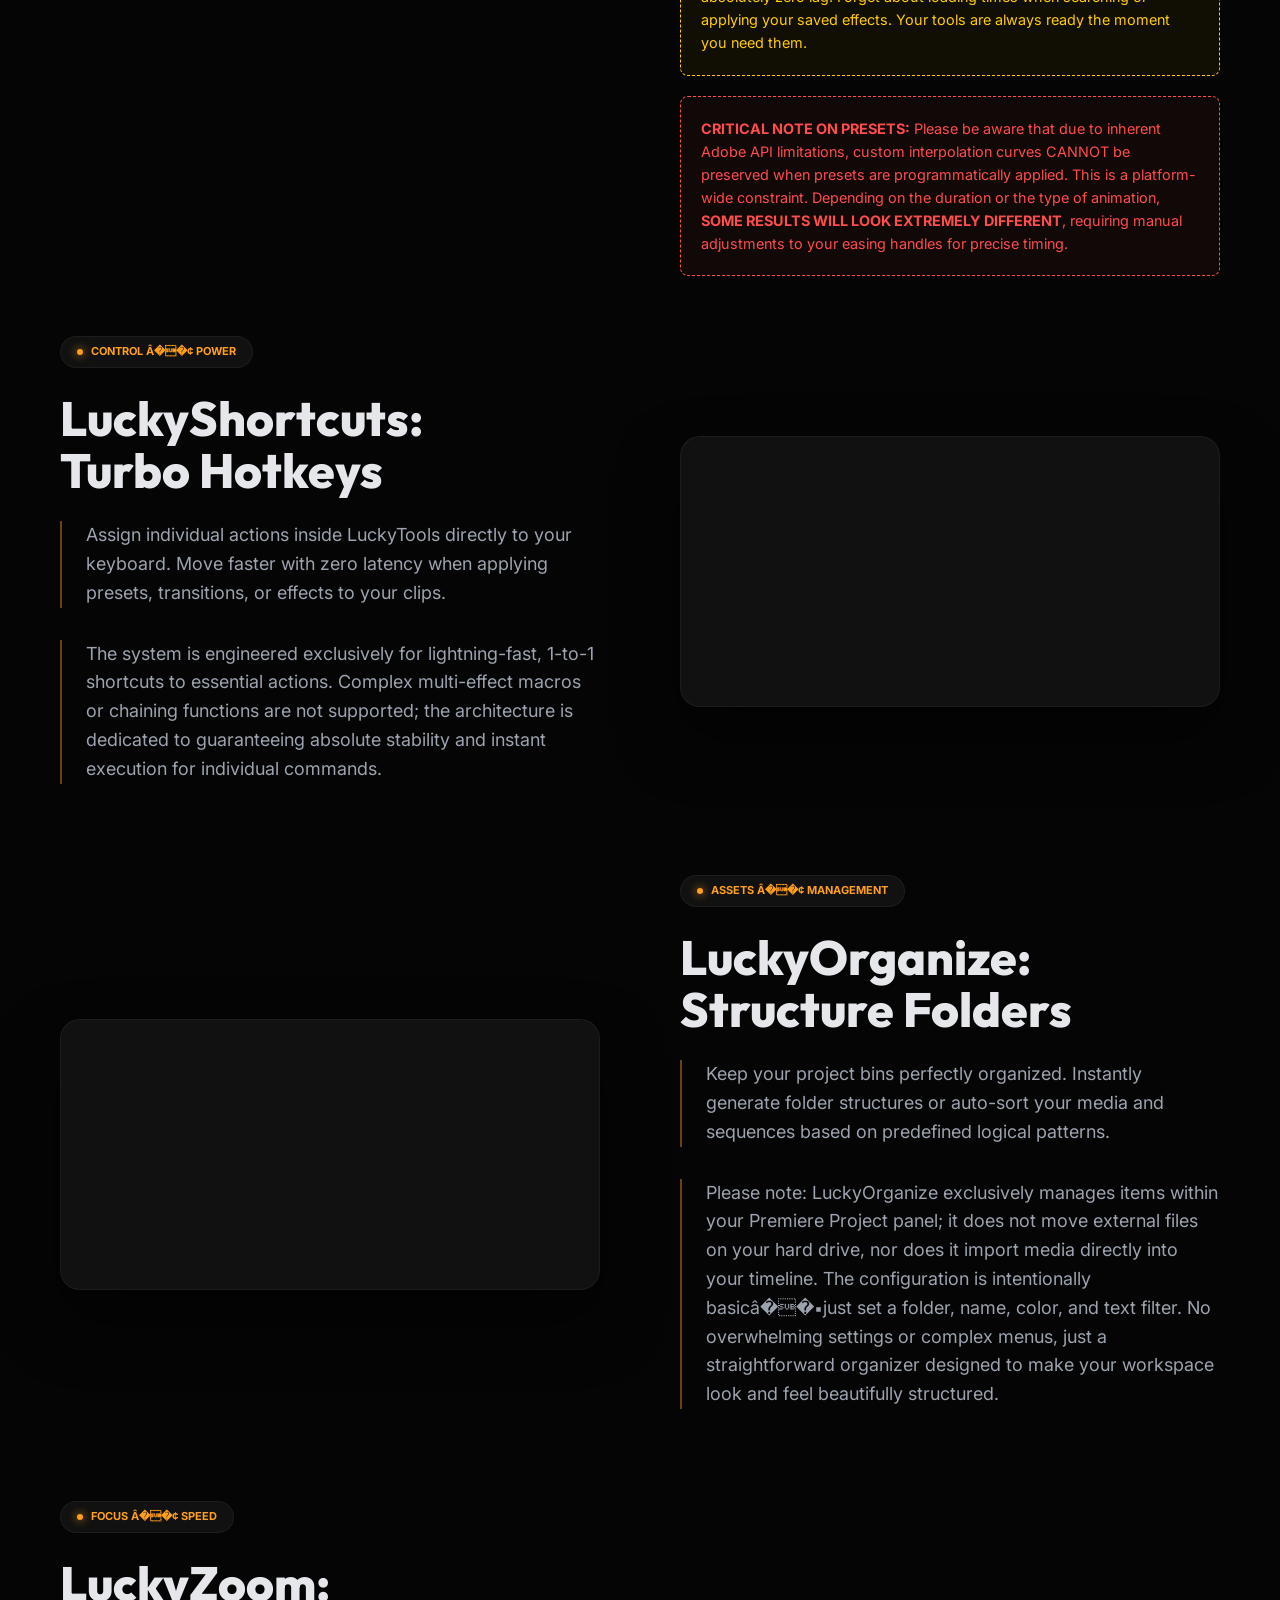
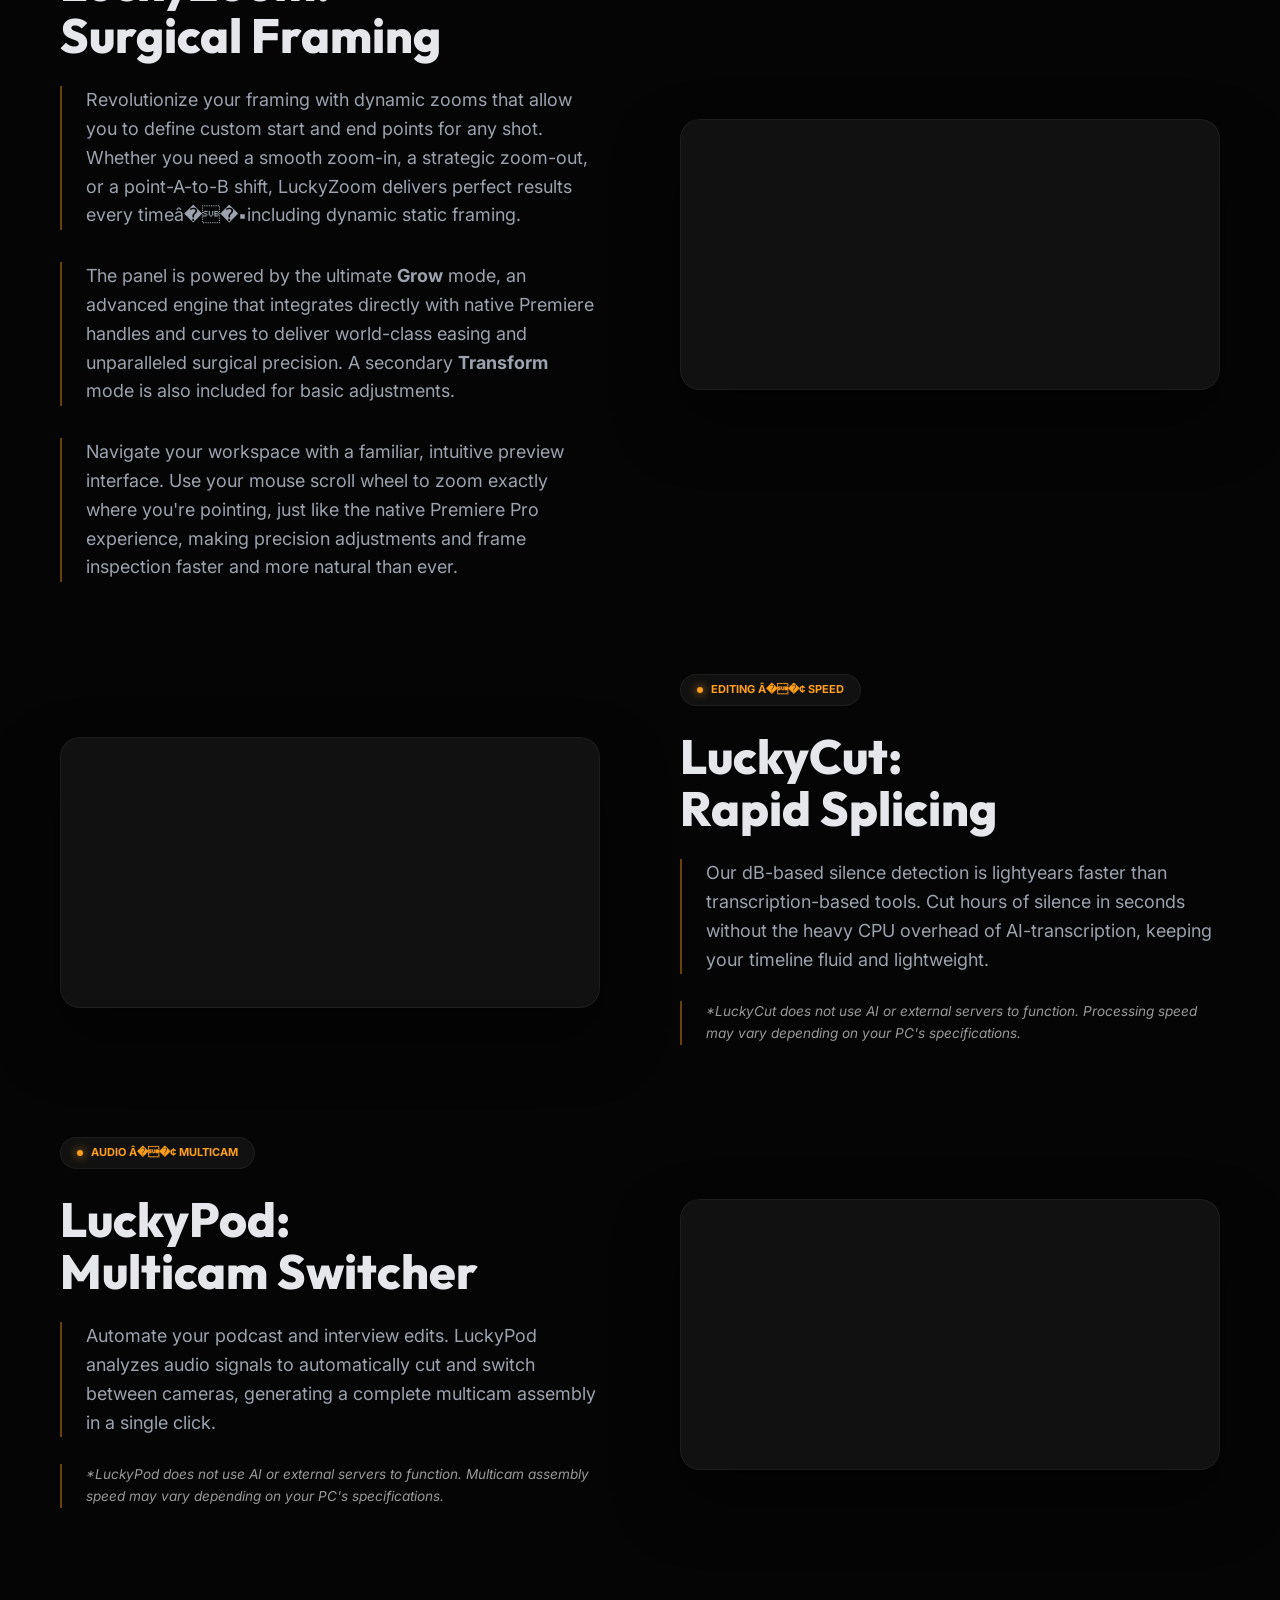
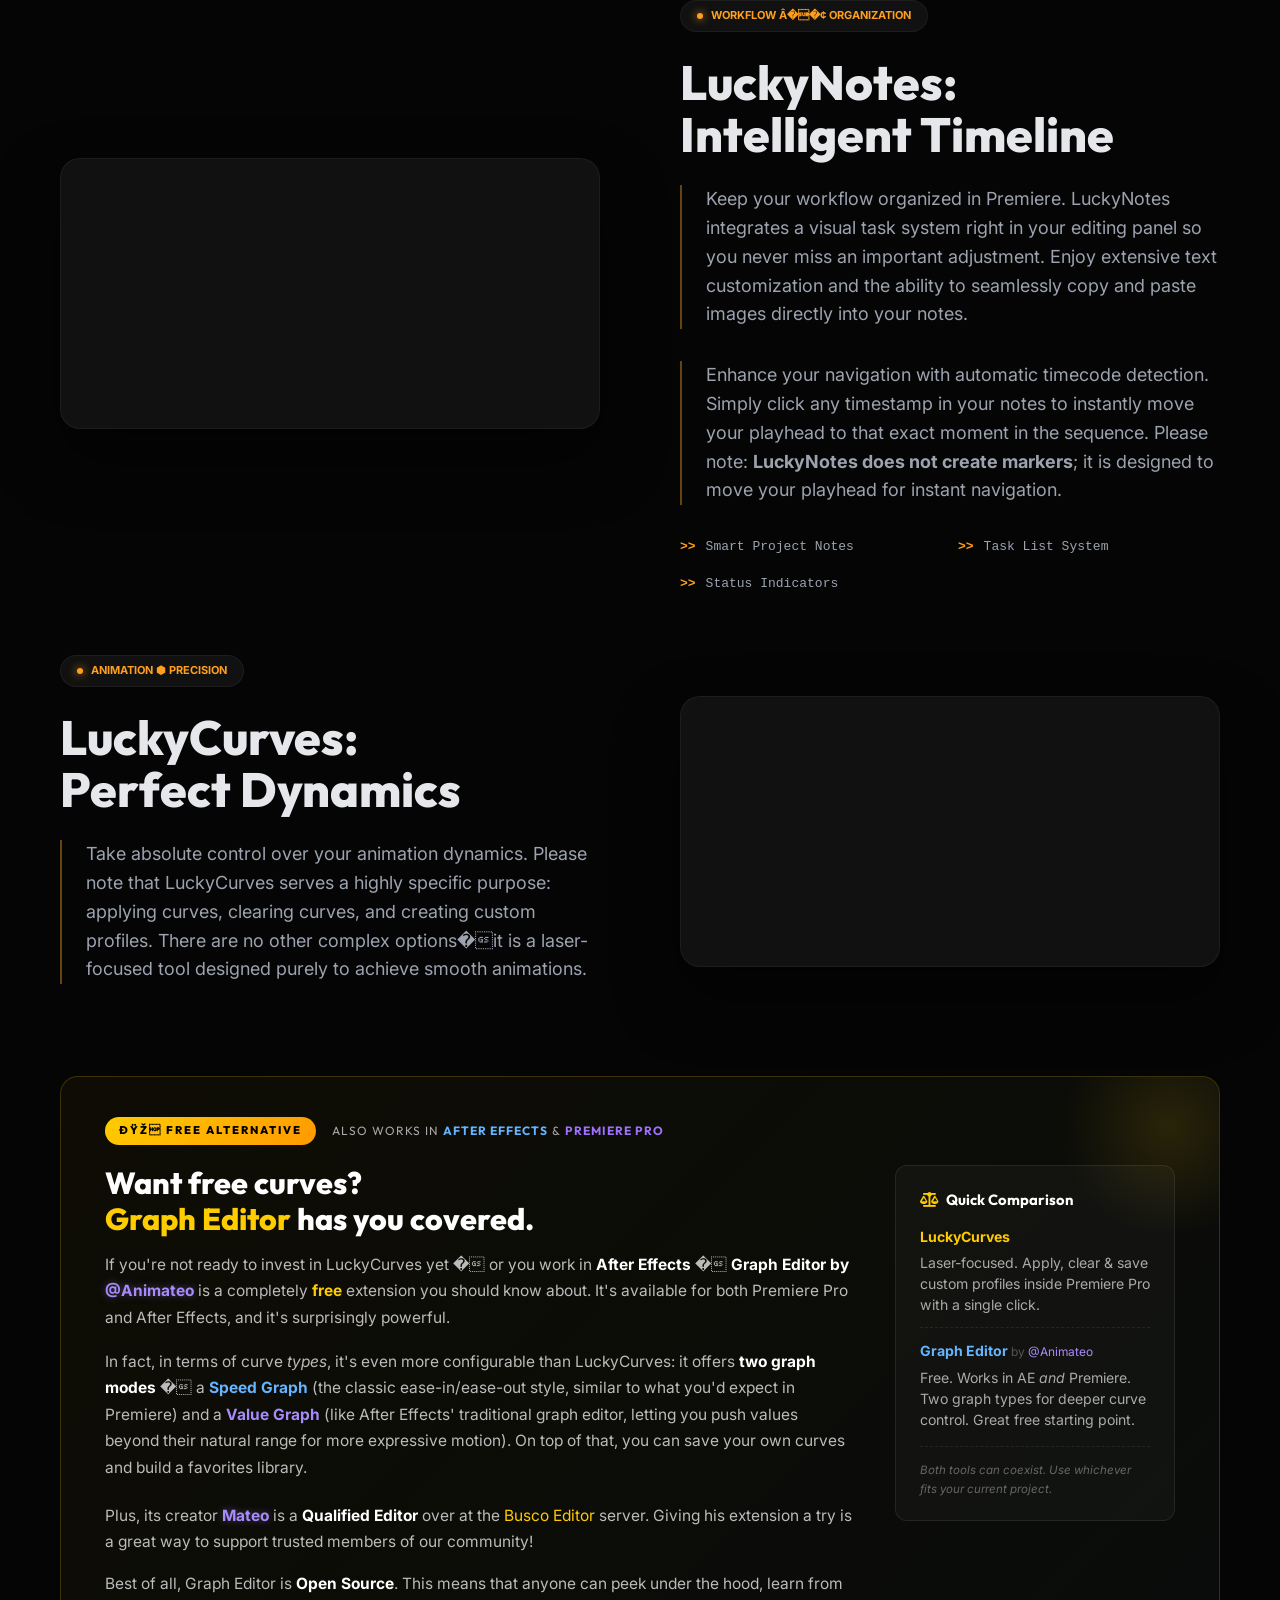
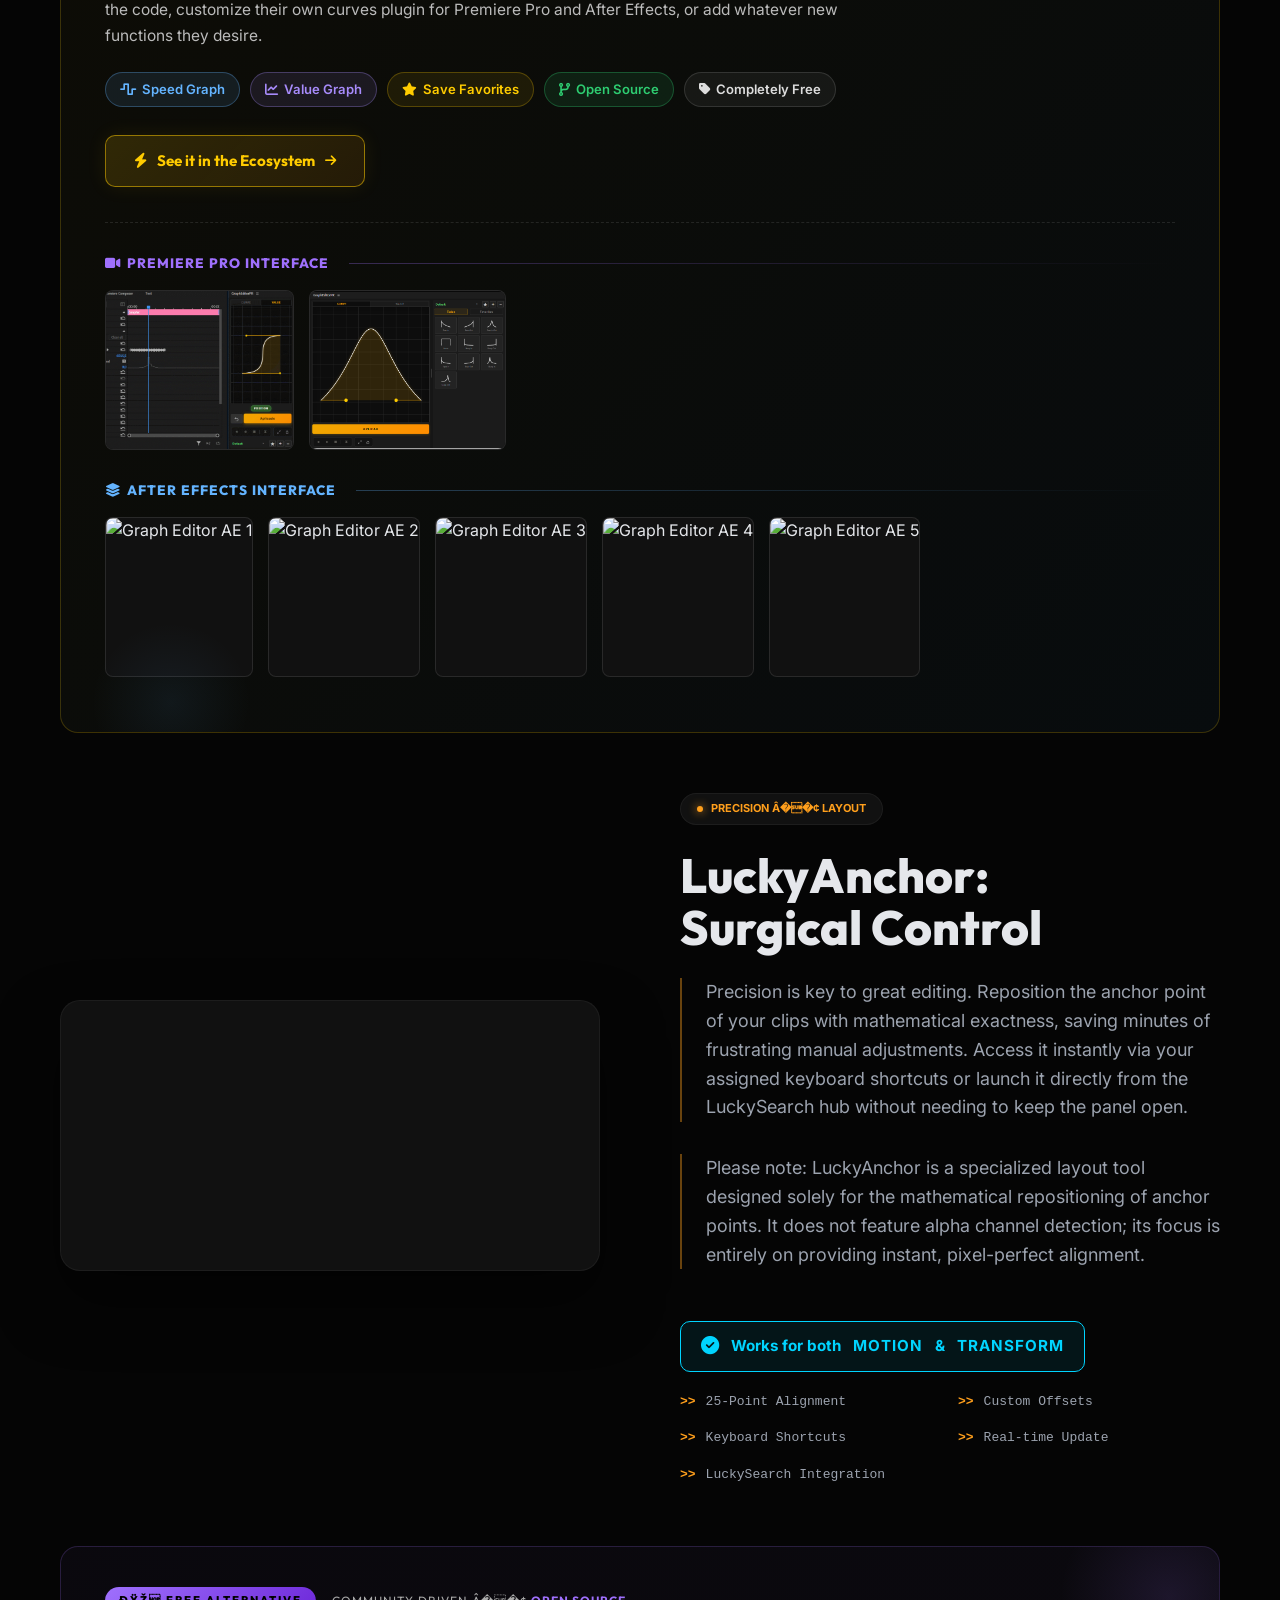
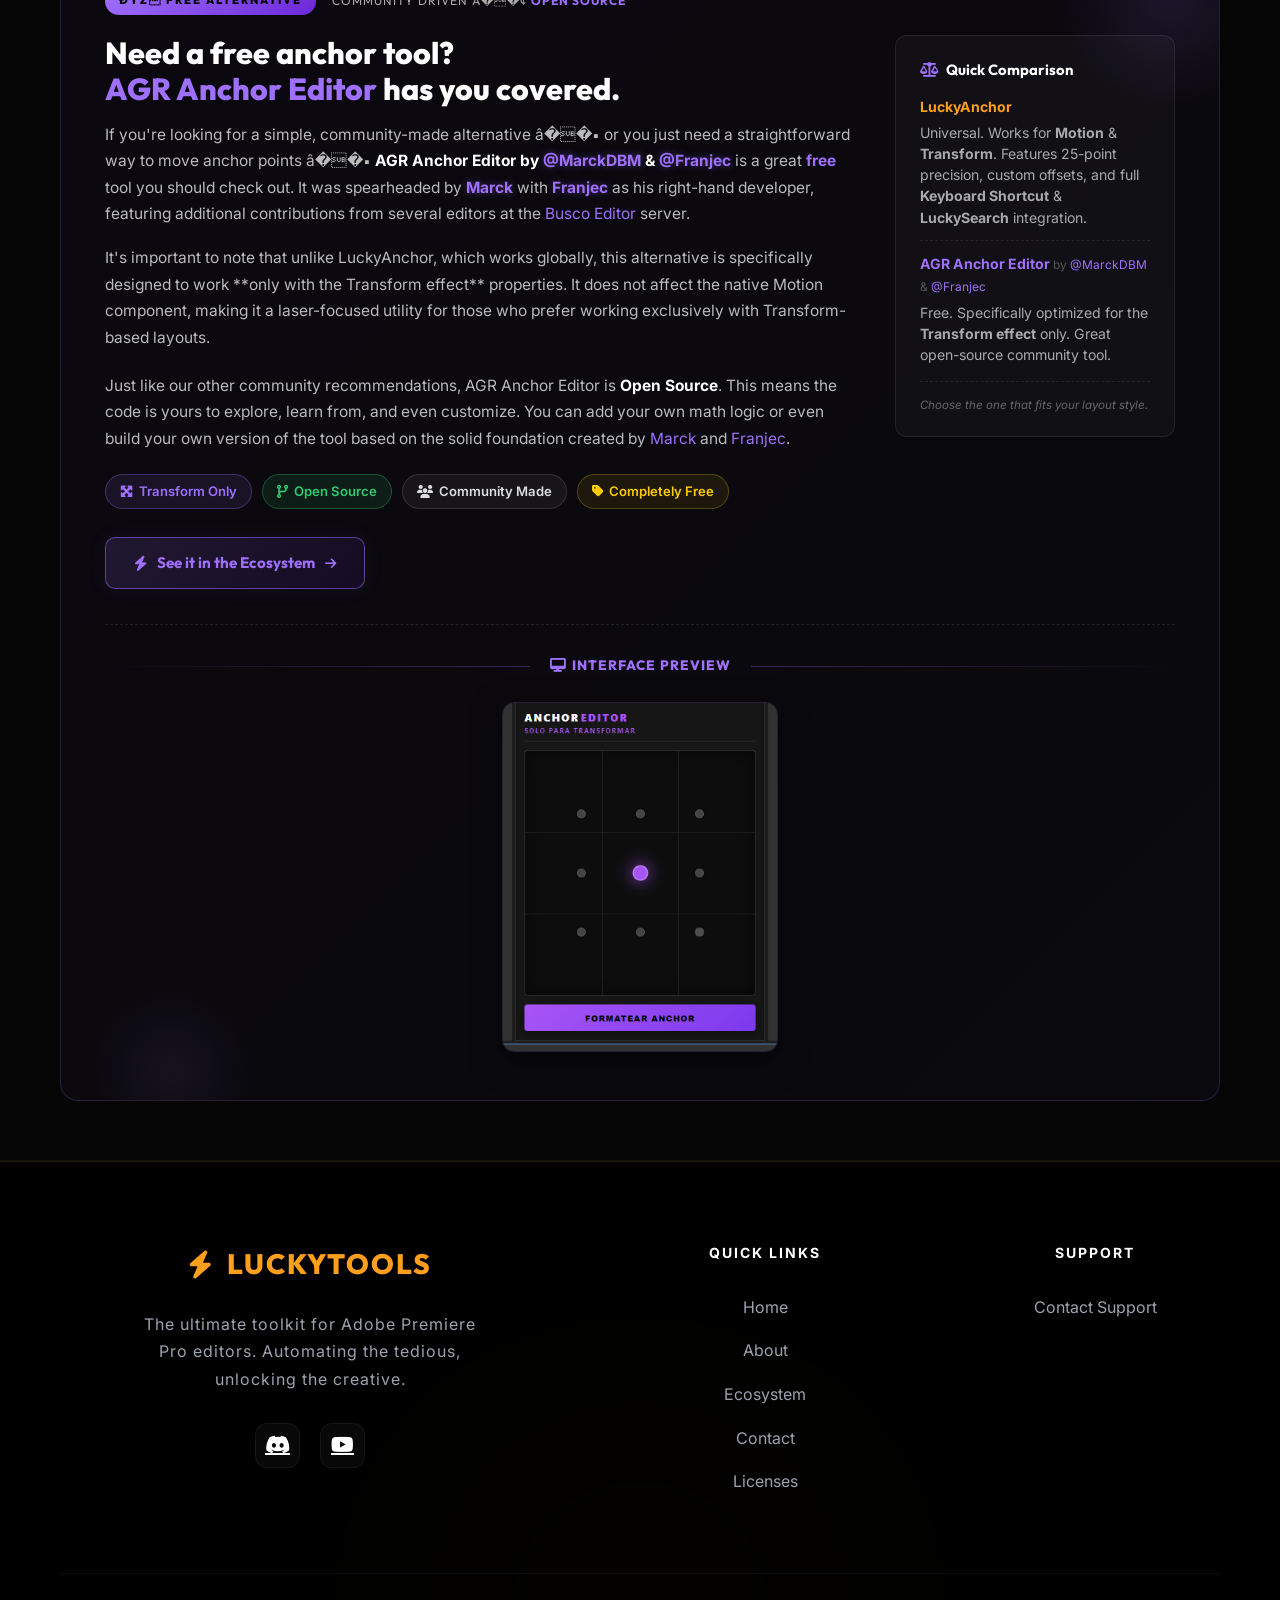
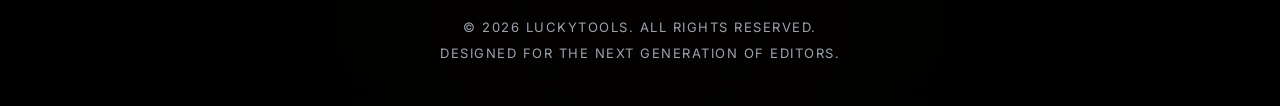
==== commit 487826af: "Add files via upload" ====
--- a/index.html
+++ b/index.html
@@ -1,4 +1,4 @@
-﻿<!DOCTYPE html>
+<!DOCTYPE html>
 <html lang="en">
 
 <head>
@@ -135,7 +135,7 @@
             line-height: 1.4;
         }
         .req-modal-list li:before {
-            content: "ÃƒÂ¢Ã¢â€šÂ¬Ã‚Â¢";
+            content: "â��¢";
             color: #ff9900;
             font-size: 1.5em;
             position: absolute;
@@ -185,30 +185,6 @@
             box-shadow: 0 5px 15px rgba(255, 204, 0, 0.4);
         }
 
-        /* ===== COMPARISON TABLE STYLES ===== */
-        
-        .comparison-table-header {
-            display: flex;
-            align-items: center;
-            gap: 10px;
-            padding: 12px 18px 10px 18px;
-            background: linear-gradient(90deg, rgba(255, 170, 0, 0.15) 0%, rgba(255, 100, 0, 0.05) 100%);
-            border-bottom: 1px solid rgba(255, 170, 0, 0.25);
-            font-family: 'Outfit', sans-serif;
-            font-size: 0.85em;
-            width: 40%;
-        }
-        
-        
-        
-        
-        
-        
-        
-        
-        
-        
-        
     </style>
 </head>
 
@@ -300,7 +276,7 @@
                             </div>
                         </a>
                         <h1 translate="no">LuckyTools for <br> <span>Creative <span id="rotatingWord" class="word-rotate">Editors</span></span></h1>
-                        <p>LuckyTools is an all-in-one premium plugin for Adobe Premiere Pro, packing multiple integrated panels designed to automate tedious tasks, streamline your workflow, and let you focus on what really matters: your creativity. Everything is a shortcut away ÃƒÂ¢Ã…Â¡Ã‚Â¡</p>
+                        <p>LuckyTools is an all-in-one premium plugin for Adobe Premiere Pro, packing multiple integrated panels designed to automate tedious tasks, streamline your workflow, and let you focus on what really matters: your creativity. Everything is a shortcut away âš¡</p>
                         <div class="hero-actions">
                             <div class="main-actions">
                                 <div class="price-box">
@@ -411,7 +387,9 @@
                         <i class="fas fa-chevron-down"></i>
                     </div>
                     <div class="faq-answer">
-                        <p>Transparency is key: LuckyTools was built from the ground up with AI assistance. While it is an optimized and stable tool, itÃƒÂ¢Ã¢â€šÂ¬Ã¢â€žÂ¢s important to understand that it may not be as polished as software developed by large teams over many years. Because it was created with the help of AI, you might run into some quirks or minor bugs that wouldnÃƒÂ¢Ã¢â€šÂ¬Ã¢â€žÂ¢t be there in massive corporate tools.</p>
+                        <p>Transparency is key: LuckyTools was built from the ground up with AI assistance. While it is an optimized and stable tool, itâ���+�s important to understand that it may not be as polished as software developed by large teams over many years. Because it was created with the help of AI, you might run into some quirks or minor bugs that wouldnâ���+�t be there in massive corporate tools.</p>
                         <p>This is an evolving project. Please keep this in mind before purchasing; your support directly funds the ongoing updates and fixes that make these tools better for every editor in the community!</p>
                     </div>
                 </div>
@@ -422,7 +400,7 @@
                         <i class="fas fa-chevron-down"></i>
                     </div>
                     <div class="faq-answer">
-                        <p>It does not intend to. The focus with LuckyTools is to group everyday functions to speed up workflows quickly and easily. Because of this, the tools are straightforward in terms of configuration and depthÃƒÂ¢Ã¢â€šÂ¬Ã¢â‚¬Âthe goal is to maintain ease of use without overwhelming settings or complex menus.</p>
+                        <p>It does not intend to. The focus with LuckyTools is to group everyday functions to speed up workflows quickly and easily. Because of this, the tools are straightforward in terms of configuration and depthâ��⬝the goal is to maintain ease of use without overwhelming settings or complex menus.</p>
                         <p>LuckyTools values the hard work and dedication of the developers behind established tools and does not seek to replace them. Their dedicated plugins are optimized and comprehensive. LuckyTools is a tool developed for editors, by editors, aiming to make the job just a little bit easier. If highly advanced features are required, those specialized alternatives remain the best option.</p>
                         <p><strong>Ultimately, the true vision behind LuckyTools is to act as a unified ecosystem</strong>, where all its panels and tools communicate seamlessly with each other to multiply your efficiency across the entire editing process.</p>
                     </div>
@@ -457,7 +435,7 @@
 
                     <!-- Review 2 -->
                     <div class="review-card">
-                        <p class="review-text">Hemos visto a editores top de la comunidad metiÃƒÆ’Ã‚Â©ndole caÃƒÆ’Ã‚Â±a a LuckyTools para llegar a tiempo a sus entregas. Es una inversiÃƒÆ’Ã‚Â³n que se paga sola si valoras tu tiempo y tu salud mental.</p>
+                        <p class="review-text">Hemos visto a editores top de la comunidad metiÒ©ndole caÒ±a a LuckyTools para llegar a tiempo a sus entregas. Es una inversiÒ³n que se paga sola si valoras tu tiempo y tu salud mental.</p>
                         <div class="reviewer-info">
                             <a href="https://x.com/BuscoEditor" target="_blank" class="reviewer-profile-link">
                                 <img src="busco.jpg" alt="Busco Editor" class="avatar">
@@ -475,7 +453,7 @@
 
                     <!-- Review 3 -->
                     <div class="review-card">
-                        <p class="review-text">Se que no tenemos macros aquÃƒÆ’Ã‚Â­ lo cual es medio feo pero ya que, para el laburo diario, me sobra y me basta. El control de keyframes es mil veces mÃƒÆ’Ã‚Â¡s fluido que el de Premiere nativo.</p>
+                        <p class="review-text">Se que no tenemos macros aquÒ­ lo cual es medio feo pero ya que, para el laburo diario, me sobra y me basta. El control de keyframes es mil veces mÒ¡s fluido que el de Premiere nativo.</p>
                         <div class="reviewer-info">
                             <a href="https://x.com/Giovanni_0108" target="_blank" class="reviewer-profile-link">
                                 <img src="oury.jpg" alt="Oury Editor" class="avatar">
@@ -493,7 +471,7 @@
 
                     <!-- Review 4 -->
                     <div class="review-card">
-                        <p class="review-text">Lo del Anchor Point es quirÃƒÆ’Ã‚Âºrgico, no hay con quÃƒÆ’Ã‚Â© darle. Eso sÃƒÆ’Ã‚Â­, el Unnest estÃƒÆ’Ã‚Â¡ un poco "verde" todavÃƒÆ’Ã‚Â­a y me gustarÃƒÆ’Ã‚Â­a que procesara clips en lote en la v2. Al menos se nota que el proyecto estÃƒÆ’Ã‚Â¡ vivo y escuchan el feedback de los que editamos de verdad.</p>
+                        <p class="review-text">Lo del Anchor Point es quirÒºrgico, no hay con quÒ© darle. Eso sÒ­, el Unnest estÒ¡ un poco "verde" todavÒ­a y me gustarÒ­a que procesara clips en lote en la v2. Al menos se nota que el proyecto estÒ¡ vivo y escuchan el feedback de los que editamos de verdad.</p>
                         <div class="reviewer-info">
                             <a href="https://x.com/BlackBullAE" target="_blank" class="reviewer-profile-link">
                                 <img src="blackbull.jpg" alt="BlackBull Designer" class="avatar">
@@ -511,7 +489,7 @@
 
                     <!-- Review 5 -->
                     <div class="review-card">
-                        <p class="review-text">Un cambio total para mi flujo. Es un poco incÃƒÆ’Ã‚Â³modo no tener botÃƒÆ’Ã‚Â³n de deshacer en LuckySearch, pero ya ni modo, el tiempo que ahorro es increÃƒÆ’Ã‚Â­ble. Ãƒâ€šÃ‚Â¡Esperando la v2.0!</p>
+                        <p class="review-text">Un cambio total para mi flujo. Es un poco incÒ³modo no tener botÒ³n de deshacer en LuckySearch, pero ya ni modo, el tiempo que ahorro es increÒ­ble. �¡Esperando la v2.0!</p>
                         <div class="reviewer-info">
                             <a href="https://x.com/YermacJ" target="_blank" class="reviewer-profile-link">
                                 <img src="ermac.jpg" alt="Ermac" class="avatar">
@@ -529,7 +507,7 @@
                     
                     <!-- Review 6 -->
                     <div class="review-card">
-                        <p class="review-text">Ta' bueno, ahorra tiempo y "plata", aun le falta refinar varias cosas pero si se sigue actualizando irÃƒÆ’Ã‚Â¡ bien. La personalizaciÃƒÆ’Ã‚Â³n estÃƒÆ’Ã‚Â¡ buena pero estÃƒÆ’Ã‚Â¡ demasiado centrado en ello mÃƒÆ’Ã‚Â¡s que algunas funciones, espero que lleguen mÃƒÆ’Ã‚Â¡s actualizaciones o sino me vuelvo pirata y lo publico gratis a todos</p>
+                        <p class="review-text">Ta' bueno, ahorra tiempo y "plata", aun le falta refinar varias cosas pero si se sigue actualizando irÒ¡ bien. La personalizaciÒ³n estÒ¡ buena pero estÒ¡ demasiado centrado en ello mÒ¡s que algunas funciones, espero que lleguen mÒ¡s actualizaciones o sino me vuelvo pirata y lo publico gratis a todos</p>
                         <div class="reviewer-info">
                             <a href="https://www.youtube.com/@MarckDBM" target="_blank" class="reviewer-profile-link">
                                 <img src="marck.jpg?v=1" alt="Marck" class="avatar">
@@ -567,7 +545,7 @@
 
                     <!-- Review 2 -->
                     <div class="review-card">
-                        <p class="review-text">Hemos visto a editores top de la comunidad metiÃƒÆ’Ã‚Â©ndole caÃƒÆ’Ã‚Â±a a LuckyTools para llegar a tiempo a sus entregas. Es una inversiÃƒÆ’Ã‚Â³n que se paga sola si valoras tu tiempo y tu salud mental.</p>
+                        <p class="review-text">Hemos visto a editores top de la comunidad metiÒ©ndole caÒ±a a LuckyTools para llegar a tiempo a sus entregas. Es una inversiÒ³n que se paga sola si valoras tu tiempo y tu salud mental.</p>
                         <div class="reviewer-info">
                             <a href="https://x.com/BuscoEditor" target="_blank" class="reviewer-profile-link">
                                 <img src="busco.jpg" alt="Busco Editor" class="avatar">
@@ -585,7 +563,7 @@
 
                     <!-- Review 3 -->
                     <div class="review-card">
-                        <p class="review-text">Se que no tenemos macros aquÃƒÆ’Ã‚Â­ lo cual es medio feo pero ya que, para el laburo diario, me sobra y me basta. El control de keyframes es mil veces mÃƒÆ’Ã‚Â¡s fluido que el de Premiere nativo.</p>
+                        <p class="review-text">Se que no tenemos macros aquÒ­ lo cual es medio feo pero ya que, para el laburo diario, me sobra y me basta. El control de keyframes es mil veces mÒ¡s fluido que el de Premiere nativo.</p>
                         <div class="reviewer-info">
                             <a href="https://x.com/Giovanni_0108" target="_blank" class="reviewer-profile-link">
                                 <img src="oury.jpg" alt="Oury Editor" class="avatar">
@@ -603,7 +581,7 @@
 
                     <!-- Review 4 -->
                     <div class="review-card">
-                        <p class="review-text">Lo del Anchor Point es quirÃƒÆ’Ã‚Âºrgico, no hay con quÃƒÆ’Ã‚Â© darle. Eso sÃƒÆ’Ã‚Â­, el Unnest estÃƒÆ’Ã‚Â¡ un poco "verde" todavÃƒÆ’Ã‚Â­a y me gustarÃƒÆ’Ã‚Â­a que procesara clips en lote en la v2. Al menos se nota que el proyecto estÃƒÆ’Ã‚Â¡ vivo y escuchan el feedback de los que editamos de verdad.</p>
+                        <p class="review-text">Lo del Anchor Point es quirÒºrgico, no hay con quÒ© darle. Eso sÒ­, el Unnest estÒ¡ un poco "verde" todavÒ­a y me gustarÒ­a que procesara clips en lote en la v2. Al menos se nota que el proyecto estÒ¡ vivo y escuchan el feedback de los que editamos de verdad.</p>
                         <div class="reviewer-info">
                             <a href="https://x.com/BlackBullAE" target="_blank" class="reviewer-profile-link">
                                 <img src="blackbull.jpg" alt="BlackBull Designer" class="avatar">
@@ -621,7 +599,7 @@
 
                     <!-- Review 5 -->
                     <div class="review-card">
-                        <p class="review-text">Un cambio total para mi flujo. Es un poco incÃƒÆ’Ã‚Â³modo no tener botÃƒÆ’Ã‚Â³n de deshacer en LuckySearch, pero ya ni modo, el tiempo que ahorro es increÃƒÆ’Ã‚Â­ble. Ãƒâ€šÃ‚Â¡Esperando la v2.0!</p>
+                        <p class="review-text">Un cambio total para mi flujo. Es un poco incÒ³modo no tener botÒ³n de deshacer en LuckySearch, pero ya ni modo, el tiempo que ahorro es increÒ­ble. �¡Esperando la v2.0!</p>
                         <div class="reviewer-info">
                             <a href="https://x.com/YermacJ" target="_blank" class="reviewer-profile-link">
                                 <img src="ermac.jpg" alt="Ermac" class="avatar">
@@ -639,7 +617,7 @@
 
                     <!-- Review 6 -->
                     <div class="review-card">
-                        <p class="review-text">Ta' bueno, ahorra tiempo y "plata", aun le falta refinar varias cosas pero si se sigue actualizando irÃƒÆ’Ã‚Â¡ bien. La personalizaciÃƒÆ’Ã‚Â³n estÃƒÆ’Ã‚Â¡ buena pero estÃƒÆ’Ã‚Â¡ demasiado centrado en ello mÃƒÆ’Ã‚Â¡s que algunas funciones, espero que lleguen mÃƒÆ’Ã‚Â¡s actualizaciones o sino me vuelvo pirata y lo publico gratis a todos</p>
+                        <p class="review-text">Ta' bueno, ahorra tiempo y "plata", aun le falta refinar varias cosas pero si se sigue actualizando irÒ¡ bien. La personalizaciÒ³n estÒ¡ buena pero estÒ¡ demasiado centrado en ello mÒ¡s que algunas funciones, espero que lleguen mÒ¡s actualizaciones o sino me vuelvo pirata y lo publico gratis a todos</p>
                         <div class="reviewer-info">
                             <a href="https://www.youtube.com/@MarckDBM" target="_blank" class="reviewer-profile-link">
                                 <img src="marck.jpg?v=1" alt="Marck" class="avatar">
@@ -760,7 +738,7 @@
                 <div class="feature-content reveal reveal-right">
                     <div class="feature-badge">
                         <div class="dot"></div>
-                        <span>Workflow ÃƒÂ¢Ã¢â€šÂ¬Ã‚Â¢ Speed</span>
+                        <span>Workflow â��¢ Speed</span>
                     </div>
                     <h3>LuckySearch: <br>Your Central Hub</h3>
                     <p>Access everything from one place. Find tools, effects, presets, and more instantly. LuckySearch appears and disappears on demand, keeping your workspace clean and fully connected to all your shortcuts.</p>
@@ -788,7 +766,7 @@
                 <div class="feature-content reveal reveal-left">
                     <div class="feature-badge">
                         <div class="dot"></div>
-                        <span>Control ÃƒÂ¢Ã¢â€šÂ¬Ã‚Â¢ Power</span>
+                        <span>Control â��¢ Power</span>
                     </div>
                     <h3>LuckyShortcuts: <br>Turbo Hotkeys</h3>
                     <p>Assign individual actions inside LuckyTools directly to your keyboard. Move faster with zero latency when applying presets, transitions, or effects to your clips.</p>
@@ -809,11 +787,11 @@
                 <div class="feature-content reveal reveal-right">
                     <div class="feature-badge">
                         <div class="dot"></div>
-                        <span>Assets ÃƒÂ¢Ã¢â€šÂ¬Ã‚Â¢ Management</span>
+                        <span>Assets â��¢ Management</span>
                     </div>
                     <h3>LuckyOrganize: <br>Structure Folders</h3>
                     <p>Keep your project bins perfectly organized. Instantly generate folder structures or auto-sort your media and sequences based on predefined logical patterns.</p>
-                    <p>Please note: LuckyOrganize exclusively manages items within your Premiere Project panel; it does not move external files on your hard drive, nor does it import media directly into your timeline. The configuration is intentionally basicÃƒÂ¢Ã¢â€šÂ¬Ã¢â‚¬Âjust set a folder, name, color, and text filter. No overwhelming settings or complex menus, just a straightforward organizer designed to make your workspace look and feel beautifully structured.</p>
+                    <p>Please note: LuckyOrganize exclusively manages items within your Premiere Project panel; it does not move external files on your hard drive, nor does it import media directly into your timeline. The configuration is intentionally basicâ��⬝just set a folder, name, color, and text filter. No overwhelming settings or complex menus, just a straightforward organizer designed to make your workspace look and feel beautifully structured.</p>
 
 
                 </div>
@@ -831,10 +809,10 @@
                 <div class="feature-content reveal reveal-left">
                     <div class="feature-badge">
                         <div class="dot"></div>
-                        <span>Focus ÃƒÂ¢Ã¢â€šÂ¬Ã‚Â¢ Speed</span>
+                        <span>Focus â��¢ Speed</span>
                     </div>
                     <h3>LuckyZoom: <br>Surgical Framing</h3>
-                    <p>Revolutionize your framing with dynamic zooms that allow you to define custom start and end points for any shot. Whether you need a smooth zoom-in, a strategic zoom-out, or a point-A-to-B shift, LuckyZoom delivers perfect results every timeÃƒÂ¢Ã¢â€šÂ¬Ã¢â‚¬Âincluding dynamic static framing.</p>
+                    <p>Revolutionize your framing with dynamic zooms that allow you to define custom start and end points for any shot. Whether you need a smooth zoom-in, a strategic zoom-out, or a point-A-to-B shift, LuckyZoom delivers perfect results every timeâ��⬝including dynamic static framing.</p>
                     <p>The panel is powered by the ultimate <strong>Grow</strong> mode, an advanced engine that integrates directly with native Premiere handles and curves to deliver world-class easing and unparalleled surgical precision. A secondary <strong>Transform</strong> mode is also included for basic adjustments.</p>
                     <p>Navigate your workspace with a familiar, intuitive preview interface. Use your mouse scroll wheel to zoom exactly where you're pointing, just like the native Premiere Pro experience, making precision adjustments and frame inspection faster and more natural than ever.</p>
 
@@ -853,7 +831,7 @@
                 <div class="feature-content reveal reveal-right">
                     <div class="feature-badge">
                         <div class="dot"></div>
-                        <span>Editing ÃƒÂ¢Ã¢â€šÂ¬Ã‚Â¢ Speed</span>
+                        <span>Editing â��¢ Speed</span>
                     </div>
                     <h3>LuckyCut: <br>Rapid Splicing</h3>
                     <p>Our dB-based silence detection is lightyears faster than transcription-based tools. Cut hours of silence in seconds without the heavy CPU overhead of AI-transcription, keeping your timeline fluid and lightweight.</p>
@@ -874,7 +852,7 @@
                 <div class="feature-content reveal reveal-left">
                     <div class="feature-badge">
                         <div class="dot"></div>
-                        <span>Audio ÃƒÂ¢Ã¢â€šÂ¬Ã‚Â¢ Multicam</span>
+                        <span>Audio â��¢ Multicam</span>
                     </div>
                     <h3>LuckyPod: <br>Multicam Switcher</h3>
                     <p>Automate your podcast and interview edits. LuckyPod analyzes audio signals to automatically cut and switch between cameras, generating a complete multicam assembly in a single click.</p>
@@ -897,7 +875,7 @@
                 <div class="feature-content reveal reveal-right">
                     <div class="feature-badge">
                         <div class="dot"></div>
-                        <span>Workflow ÃƒÂ¢Ã¢â€šÂ¬Ã‚Â¢ Organization</span>
+                        <span>Workflow â��¢ Organization</span>
                     </div>
                     <h3>LuckyNotes: <br>Intelligent Timeline</h3>
                     <p>Keep your workflow organized in Premiere. LuckyNotes integrates a visual task system right in your editing panel so you never miss an important adjustment. Enjoy extensive text customization and the ability to seamlessly copy and paste images directly into your notes.</p>
@@ -923,10 +901,11 @@
                 <div class="feature-content reveal reveal-left">
                     <div class="feature-badge">
                         <div class="dot"></div>
-                        <span>Animation &bull; Precision</span>
+                        <span>Animation ⬢ Precision</span>
                     </div>
                     <h3>LuckyCurves: <br>Perfect Dynamics</h3>
-                    <p>Take absolute control over your animation dynamics. Please note that LuckyCurves serves a highly specific purpose: applying curves, clearing curves, and creating custom profiles. There are no other complex options&mdash;it is a laser-focused tool designed purely to achieve smooth animations.</p>
+                    <p>Take absolute control over your animation dynamics. Please note that LuckyCurves serves a highly specific purpose: applying curves, clearing curves, and creating custom profiles. There are no other complex options�+it is a laser-focused tool designed purely to achieve smooth animations.</p>
 
 
                 </div>
@@ -971,7 +950,7 @@
                         border-radius: 30px;
                         white-space: nowrap;
                         font-family: 'Outfit', sans-serif;
-                    ">&#127873; FREE ALTERNATIVE</div>
+                    ">ðŸŽ FREE ALTERNATIVE</div>
                     <div style="
                         font-size: 0.75em;
                         color: #aaa;
@@ -993,10 +972,13 @@
                             line-height: 1.2;
                         ">Want free curves? <br><span style="color: #ffcc00;">Graph Editor</span> has you covered.</h3>
                         <p style="color: #bbb; line-height: 1.7; margin: 0 0 18px 0; font-size: 0.97em;">
-                            If you're not ready to invest in LuckyCurves yet &mdash; or you work in <strong style="color: white;">After Effects</strong> &mdash; <strong style="color: white;">Graph Editor by <a href="https://animateoo.github.io/tools/" target="_blank" style="color: #a78bfa; text-decoration: none; text-shadow: 0 0 8px rgba(167, 139, 250, 0.4);">@Animateo</a></strong> is a completely <strong style="color: #ffcc00;">free</strong> extension you should know about. It's available for both Premiere Pro and After Effects, and it's surprisingly powerful.
+                            If you're not ready to invest in LuckyCurves yet �+ or you work in <strong style="color: white;">After Effects</strong> �+ <strong style="color: white;">Graph Editor by <a href="https://animateoo.github.io/tools/" target="_blank" style="color: #a78bfa; text-decoration: none; text-shadow: 0 0 8px rgba(167, 139, 250, 0.4);">@Animateo</a></strong> is a completely <strong style="color: #ffcc00;">free</strong> extension you should know about. It's available for both Premiere Pro and After Effects, and it's surprisingly powerful.
                         </p>
                         <p style="color: #bbb; line-height: 1.7; margin: 0 0 22px 0; font-size: 0.97em;">
-                            In fact, in terms of curve <em>types</em>, it's even more configurable than LuckyCurves: it offers <strong style="color: white;">two graph modes</strong> &mdash; a <strong style="color: #64b4ff;">Speed Graph</strong> (the classic ease-in/ease-out style, similar to what you'd expect in Premiere) and a <strong style="color: #a78bfa;">Value Graph</strong> (like After Effects' traditional graph editor, letting you push values beyond their natural range for more expressive motion). On top of that, you can save your own curves and build a favorites library.
+                            In fact, in terms of curve <em>types</em>, it's even more configurable than LuckyCurves: it offers <strong style="color: white;">two graph modes</strong> �+ a <strong style="color: #64b4ff;">Speed Graph</strong> (the classic ease-in/ease-out style, similar to what you'd expect in Premiere) and a <strong style="color: #a78bfa;">Value Graph</strong> (like After Effects' traditional graph editor, letting you push values beyond their natural range for more expressive motion). On top of that, you can save your own curves and build a favorites library.
                         </p>
                         <p style="color: #bbb; line-height: 1.7; margin: 0 0 15px 0; font-size: 0.97em;">
                             Plus, its creator <a href="https://animateoo.github.io/tools/" target="_blank" style="color: #a78bfa; text-decoration: none; text-shadow: 0 0 8px rgba(167, 139, 250, 0.4); font-weight: bold;">Mateo</a> is a <strong style="color: white;">Qualified Editor</strong> over at the <a href="https://discord.gg/hEa7TpDhGP" target="_blank" style="color: #ffcc00; text-decoration: none;">Busco Editor</a> server. Giving his extension a try is a great way to support trusted members of our community!
@@ -1123,7 +1105,7 @@
                 <div class="feature-content reveal reveal-right">
                     <div class="feature-badge">
                         <div class="dot"></div>
-                        <span>Precision ÃƒÂ¢Ã¢â€šÂ¬Ã‚Â¢ Layout</span>
+                        <span>Precision â��¢ Layout</span>
                     </div>
                     <h3>LuckyAnchor: <br>Surgical Control</h3>
                     <p>Precision is key to great editing. Reposition the anchor point of your clips with mathematical exactness, saving minutes of frustrating manual adjustments. Access it instantly via your assigned keyboard shortcuts or launch it directly from the LuckySearch hub without needing to keep the panel open.</p>
@@ -1184,14 +1166,14 @@
                         border-radius: 30px;
                         white-space: nowrap;
                         font-family: 'Outfit', sans-serif;
-                    ">&#127873; FREE ALTERNATIVE</div>
+                    ">ðŸŽ FREE ALTERNATIVE</div>
                     <div style="
                         font-size: 0.75em;
                         color: #aaa;
                         letter-spacing: 1px;
                         text-transform: uppercase;
                         font-family: 'Outfit', sans-serif;
-                    ">Community Driven ÃƒÂ¢Ã¢â€šÂ¬Ã‚Â¢ <strong style="color:#9f70fd;">Open Source</strong></div>
+                    ">Community Driven â��¢ <strong style="color:#9f70fd;">Open Source</strong></div>
                 </div>
 
                 <!-- Main content -->
@@ -1206,7 +1188,7 @@
                             line-height: 1.2;
                         ">Need a free anchor tool? <br><span style="color: #9f70fd;">AGR Anchor Editor</span> has you covered.</h3>
                         <p style="color: #bbb; line-height: 1.7; margin: 0 0 18px 0; font-size: 0.97em;">
-                            If you're looking for a simple, community-made alternative ÃƒÂ¢Ã¢â€šÂ¬Ã¢â‚¬Â or you just need a straightforward way to move anchor points ÃƒÂ¢Ã¢â€šÂ¬Ã¢â‚¬Â <strong style="color: white;">AGR Anchor Editor by <a href="https://www.youtube.com/@MarckDBM" target="_blank" style="color: #9f70fd; text-decoration: none; text-shadow: 0 0 8px rgba(159, 112, 253, 0.4);">@MarckDBM</a> & <a href="https://ytjobs.co/talent/profile/322597" target="_blank" style="color: #9f70fd; text-decoration: none; text-shadow: 0 0 8px rgba(159, 112, 253, 0.4);">@Franjec</a></strong> is a great <strong style="color: #9f70fd;">free</strong> tool you should check out. It was spearheaded by <a href="https://www.youtube.com/@MarckDBM" target="_blank" style="color: #9f70fd; text-decoration: none; text-shadow: 0 0 8px rgba(159, 112, 253, 0.4); font-weight: bold;">Marck</a> with <a href="https://ytjobs.co/talent/profile/322597" target="_blank" style="color: #9f70fd; text-decoration: none; text-shadow: 0 0 8px rgba(159, 112, 253, 0.4); font-weight: bold;">Franjec</a> as his right-hand developer, featuring additional contributions from several editors at the <a href="https://discord.gg/hEa7TpDhGP" target="_blank" style="color: #9f70fd; text-decoration: none;">Busco Editor</a> server.
+                            If you're looking for a simple, community-made alternative â��⬝ or you just need a straightforward way to move anchor points â��⬝ <strong style="color: white;">AGR Anchor Editor by <a href="https://www.youtube.com/@MarckDBM" target="_blank" style="color: #9f70fd; text-decoration: none; text-shadow: 0 0 8px rgba(159, 112, 253, 0.4);">@MarckDBM</a> & <a href="https://ytjobs.co/talent/profile/322597" target="_blank" style="color: #9f70fd; text-decoration: none; text-shadow: 0 0 8px rgba(159, 112, 253, 0.4);">@Franjec</a></strong> is a great <strong style="color: #9f70fd;">free</strong> tool you should check out. It was spearheaded by <a href="https://www.youtube.com/@MarckDBM" target="_blank" style="color: #9f70fd; text-decoration: none; text-shadow: 0 0 8px rgba(159, 112, 253, 0.4); font-weight: bold;">Marck</a> with <a href="https://ytjobs.co/talent/profile/322597" target="_blank" style="color: #9f70fd; text-decoration: none; text-shadow: 0 0 8px rgba(159, 112, 253, 0.4); font-weight: bold;">Franjec</a> as his right-hand developer, featuring additional contributions from several editors at the <a href="https://discord.gg/hEa7TpDhGP" target="_blank" style="color: #9f70fd; text-decoration: none;">Busco Editor</a> server.
                         </p>
                         <p style="color: #bbb; line-height: 1.7; margin: 0 0 22px 0; font-size: 0.97em;">
                             It's important to note that unlike LuckyAnchor, which works globally, this alternative is specifically designed to work **only with the Transform effect** properties. It does not affect the native Motion component, making it a laser-focused utility for those who prefer working exclusively with Transform-based layouts.
@@ -1859,3 +1841,4 @@
 
 
 
+
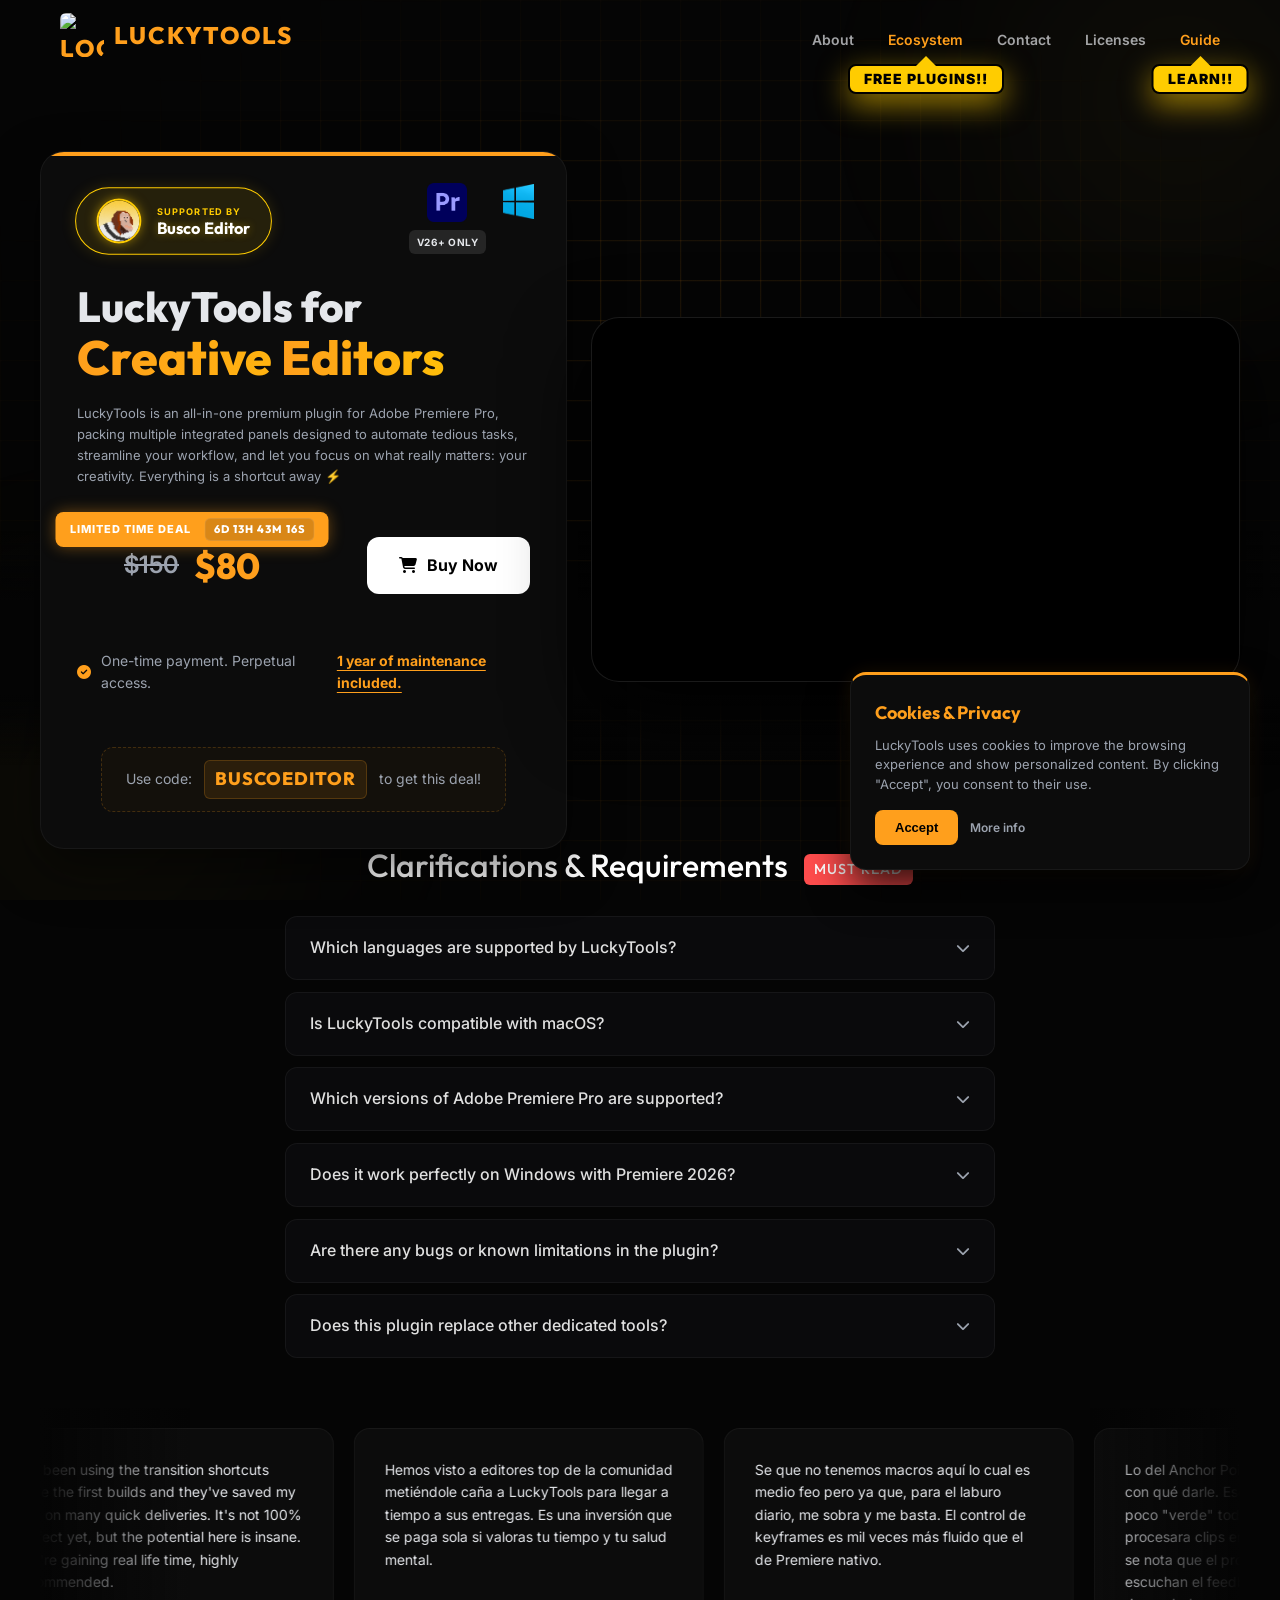
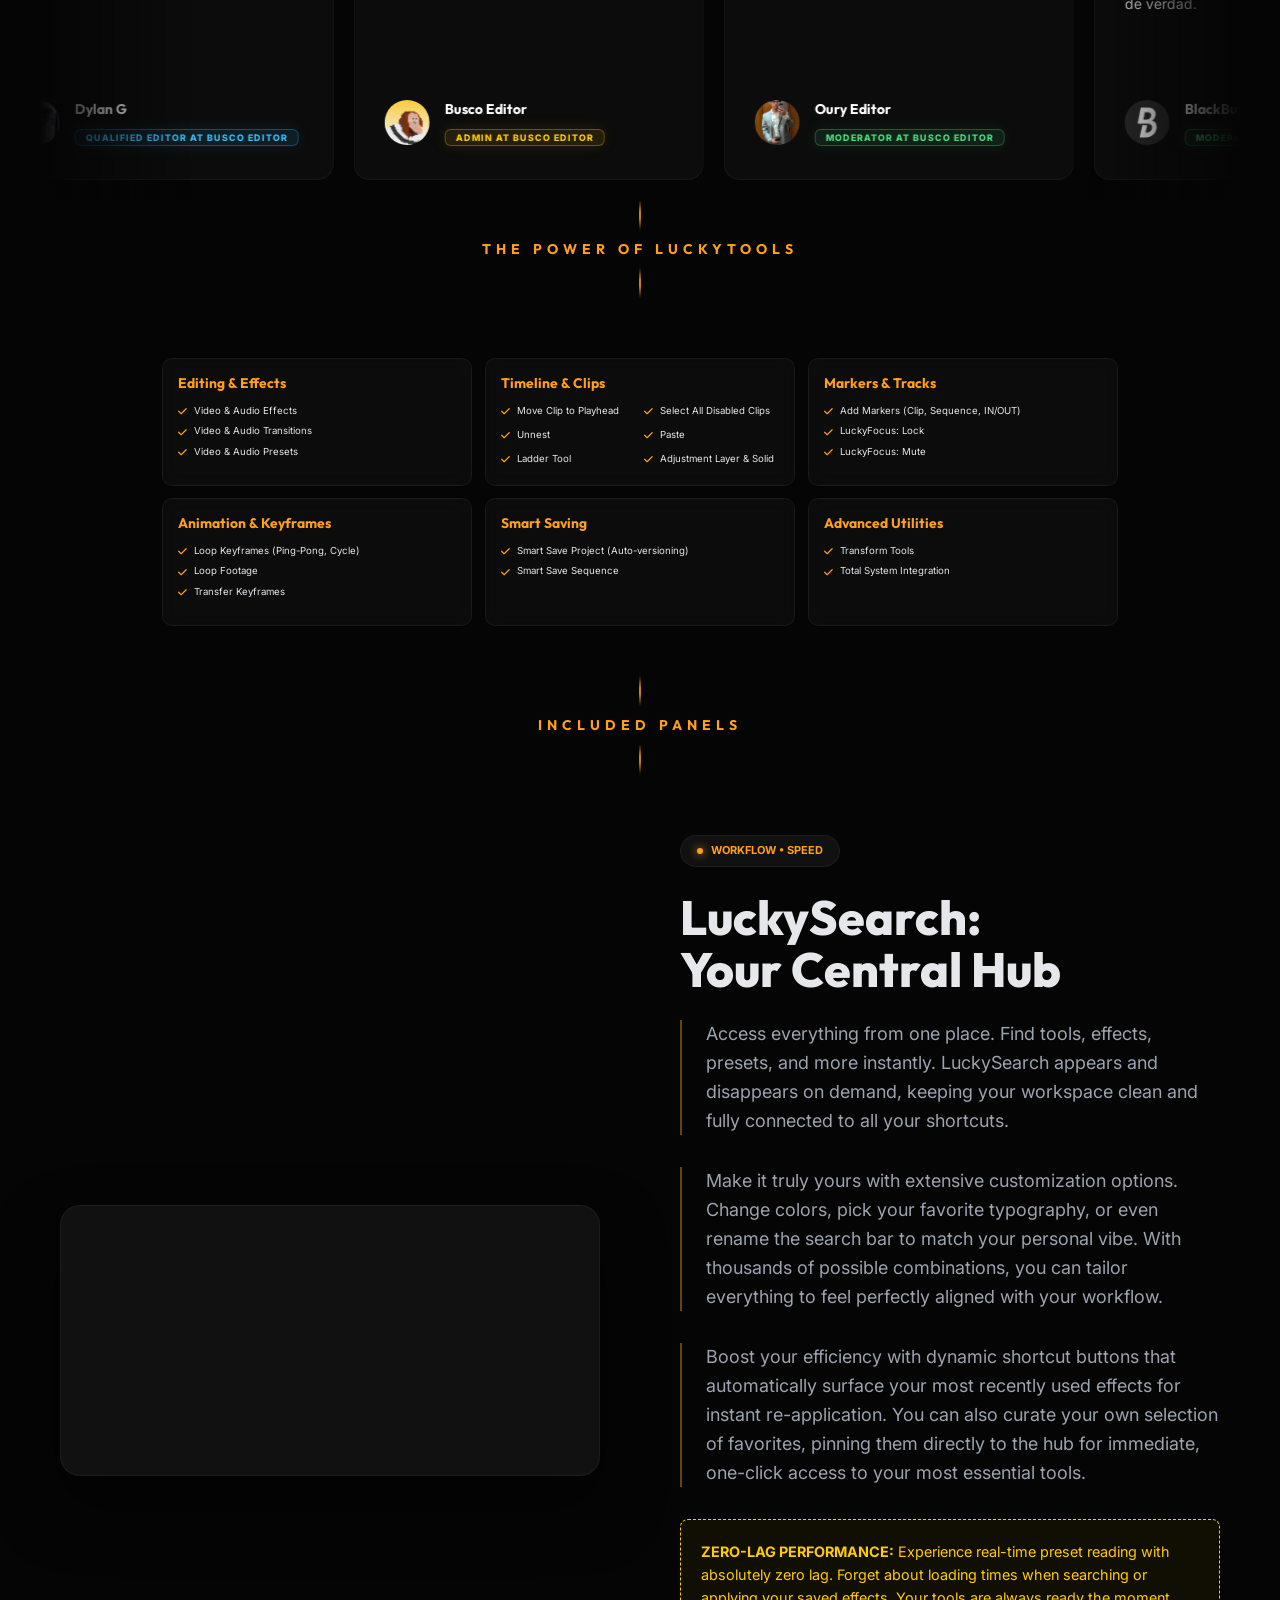
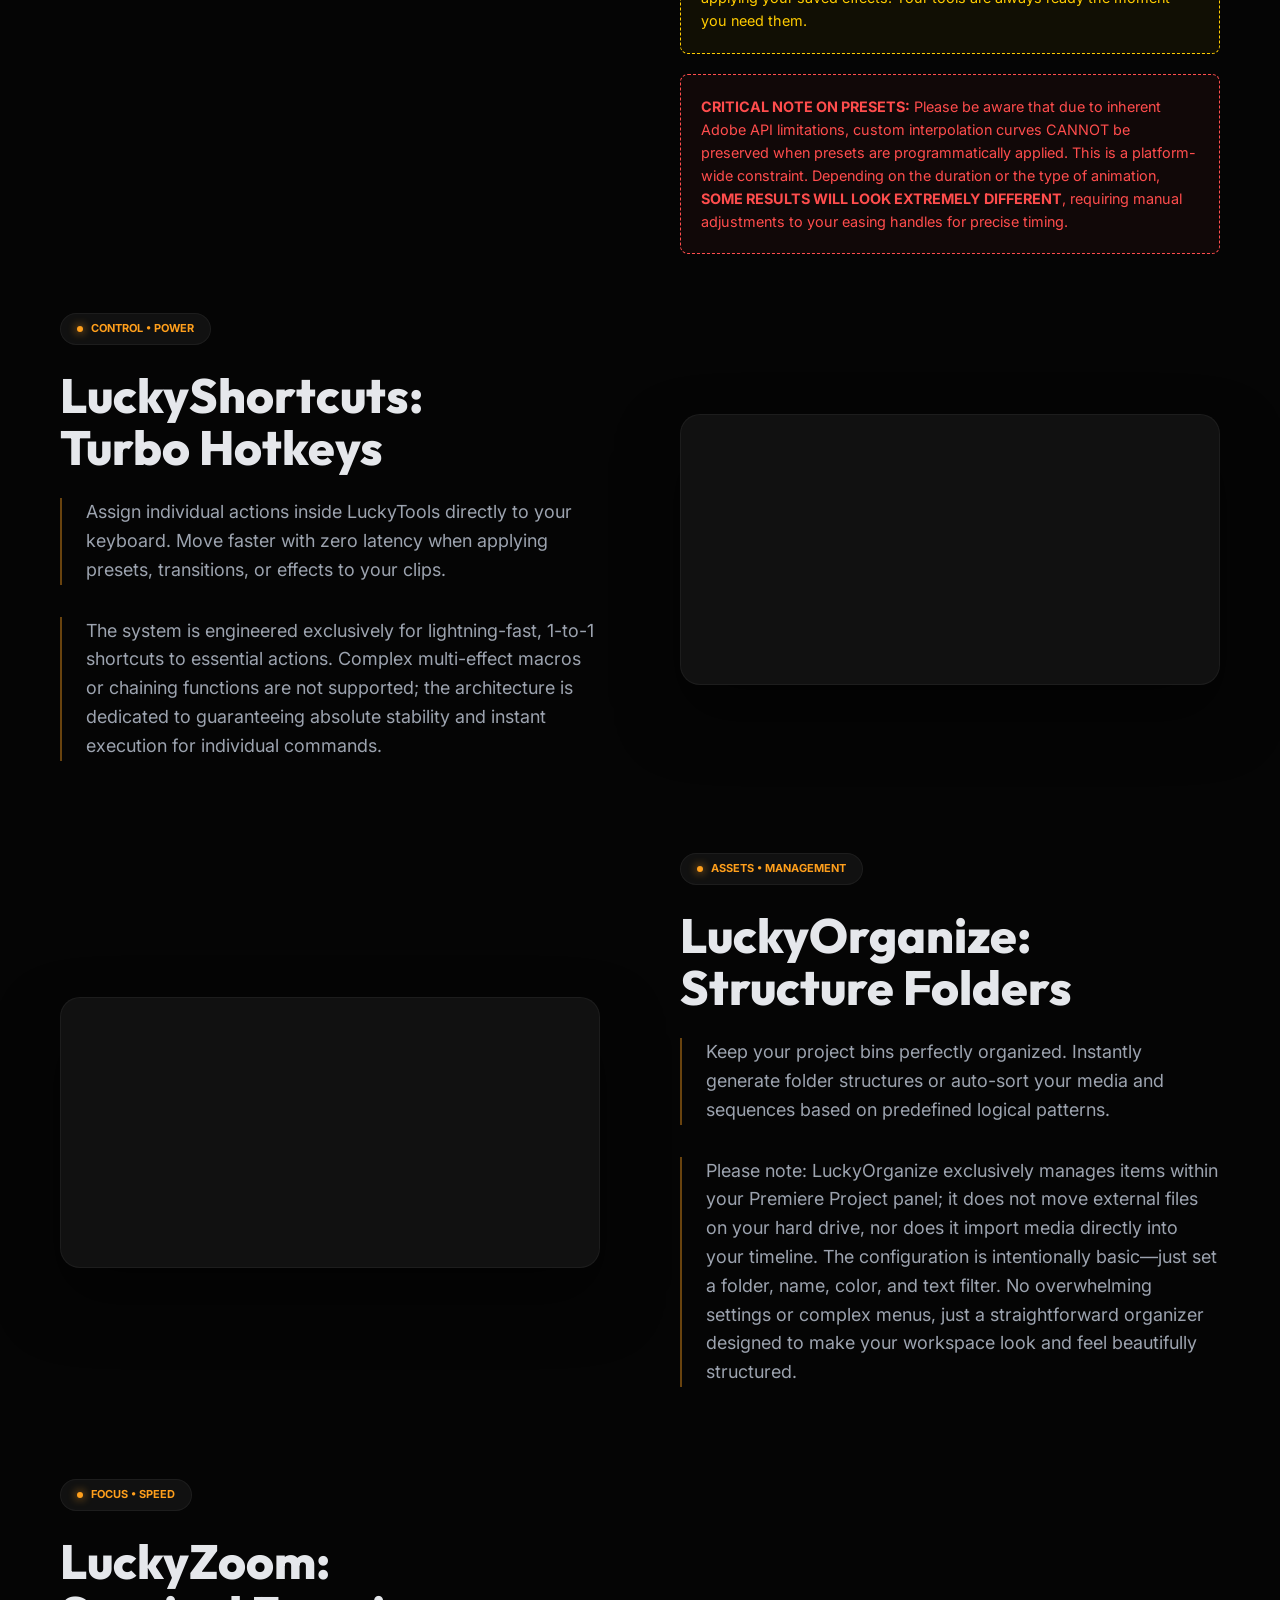
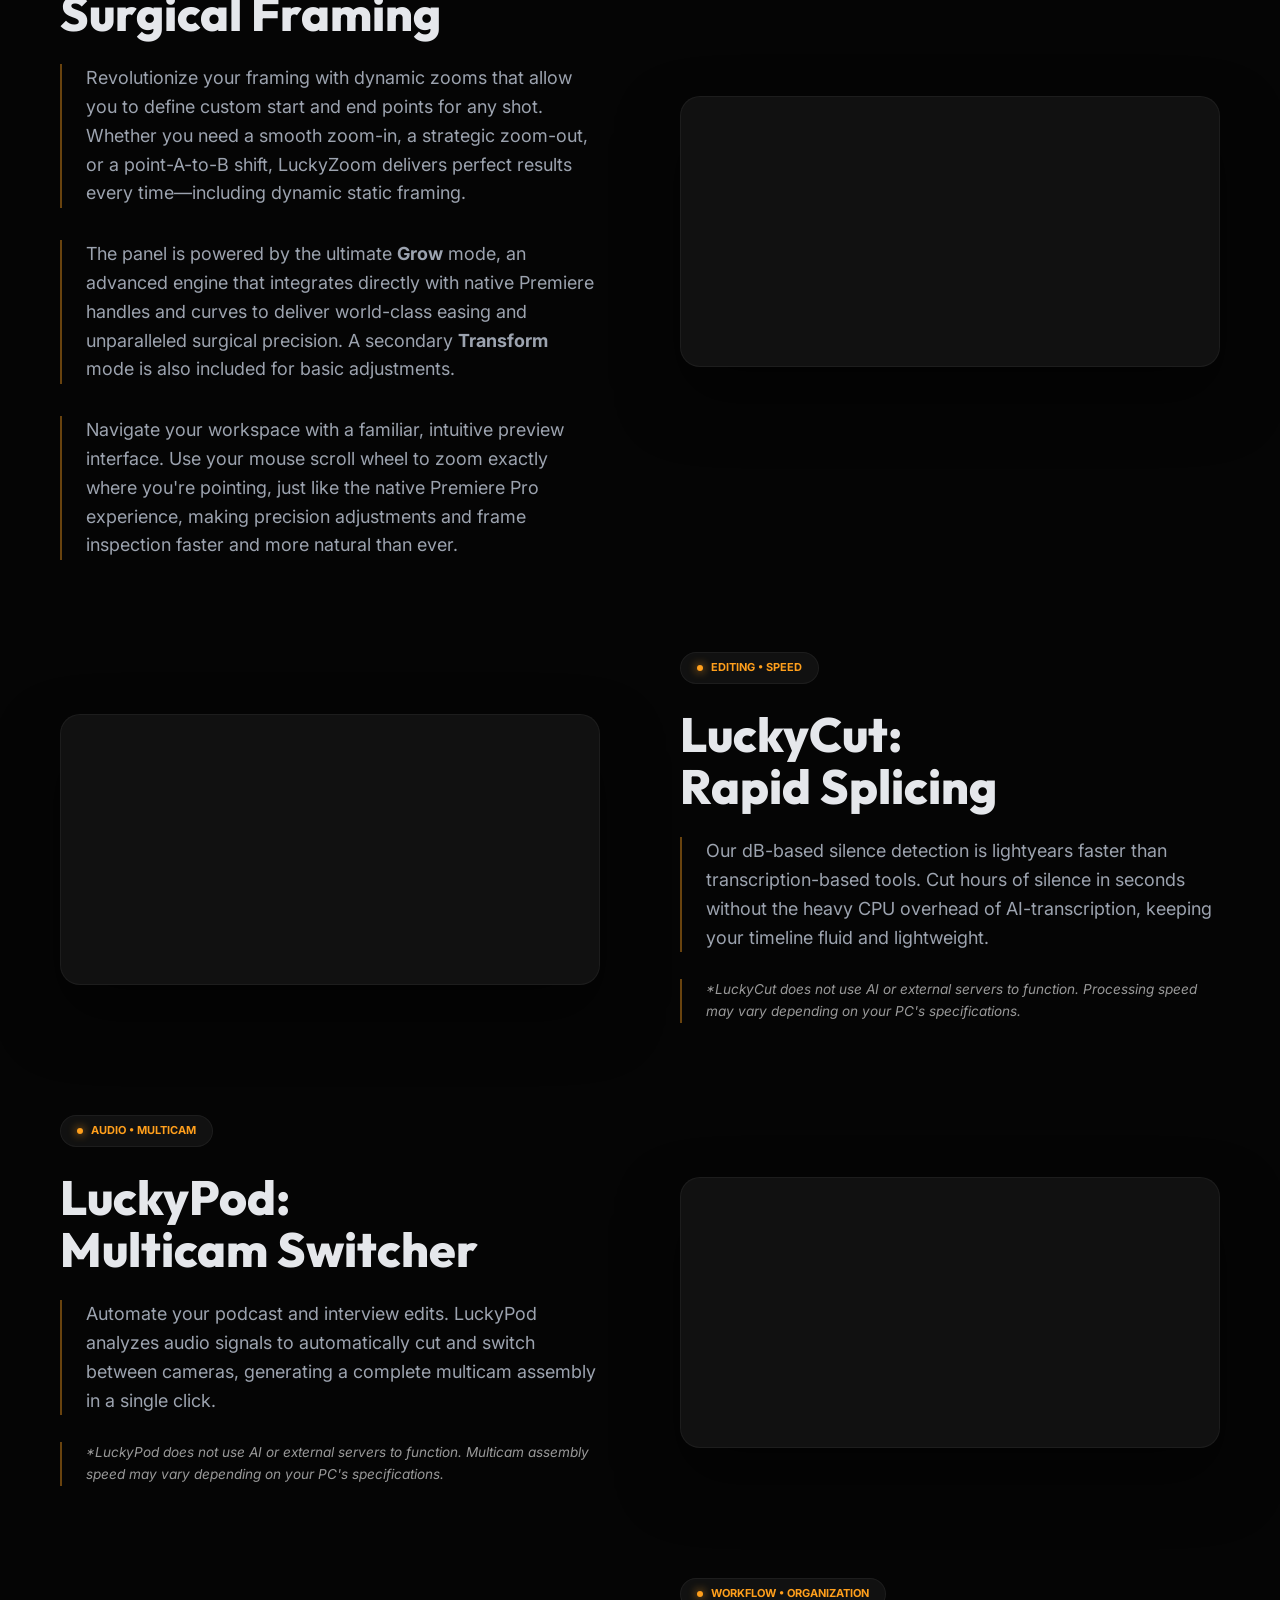
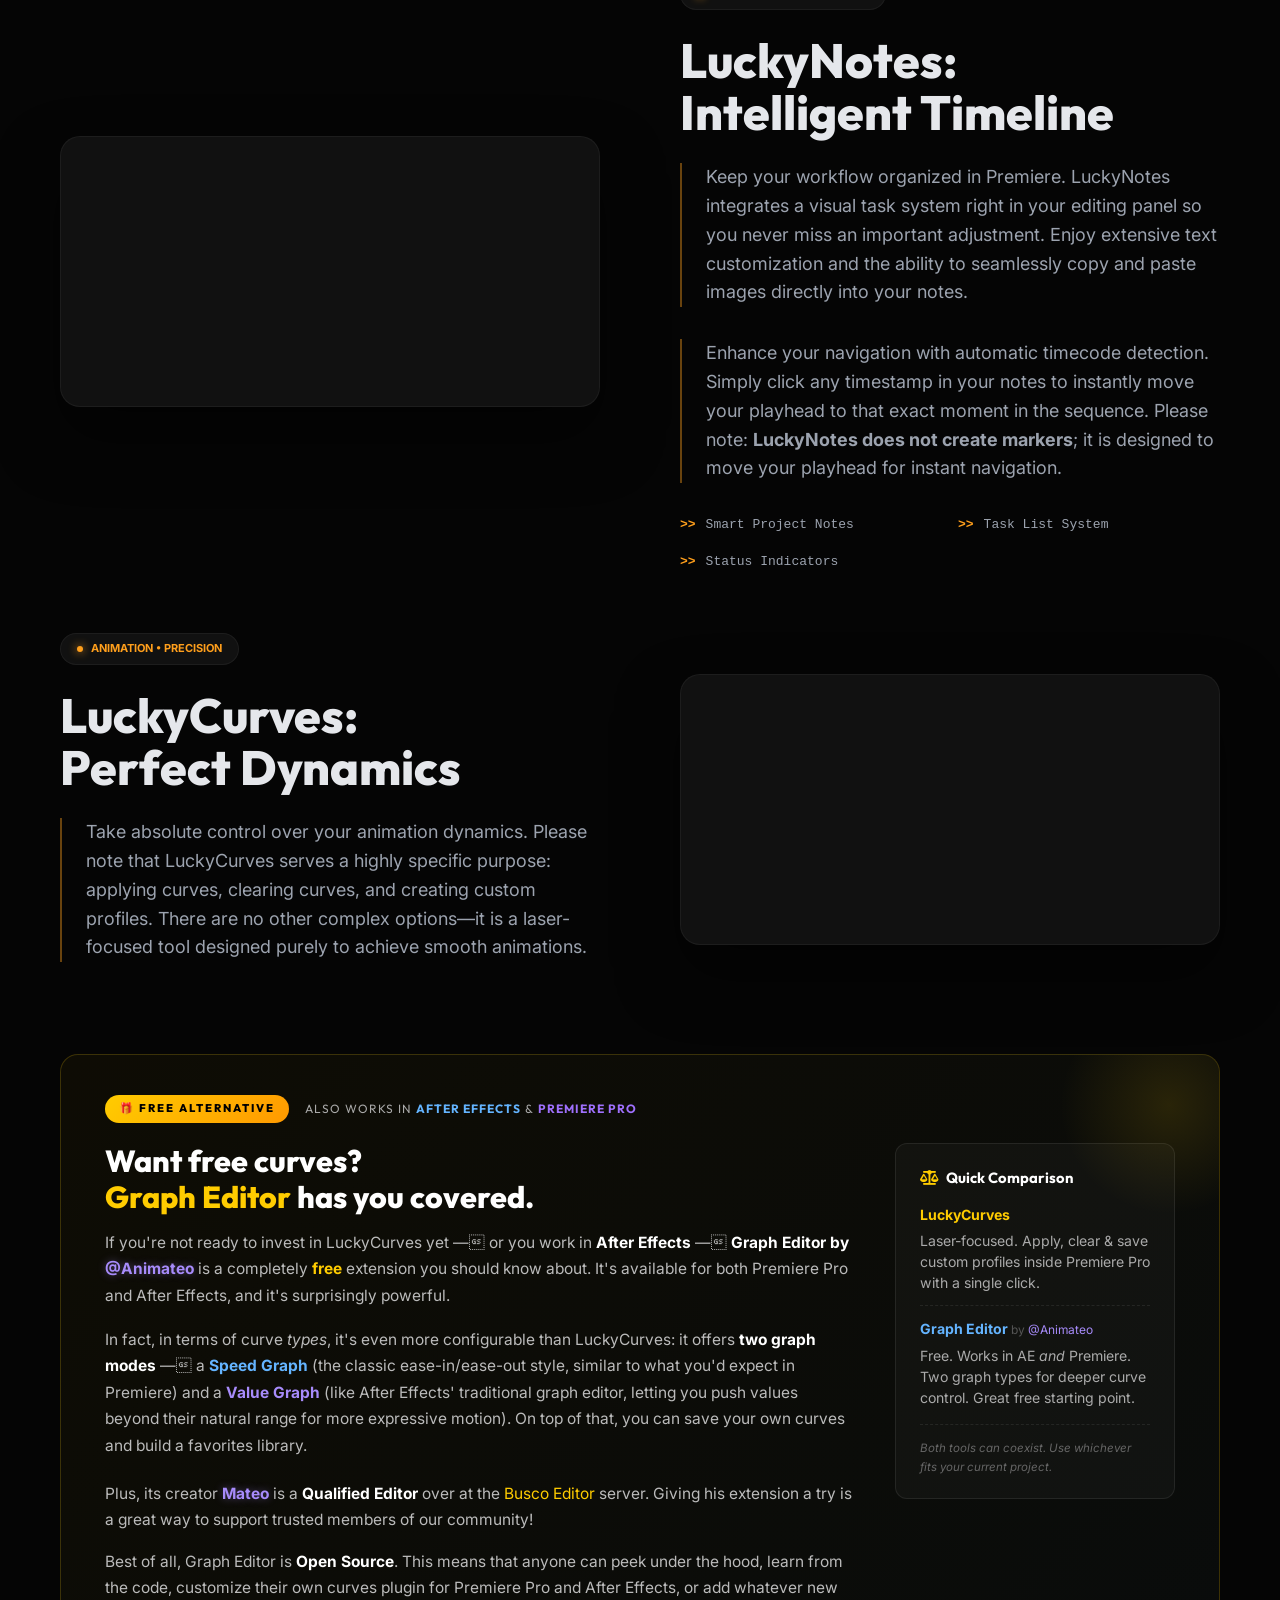
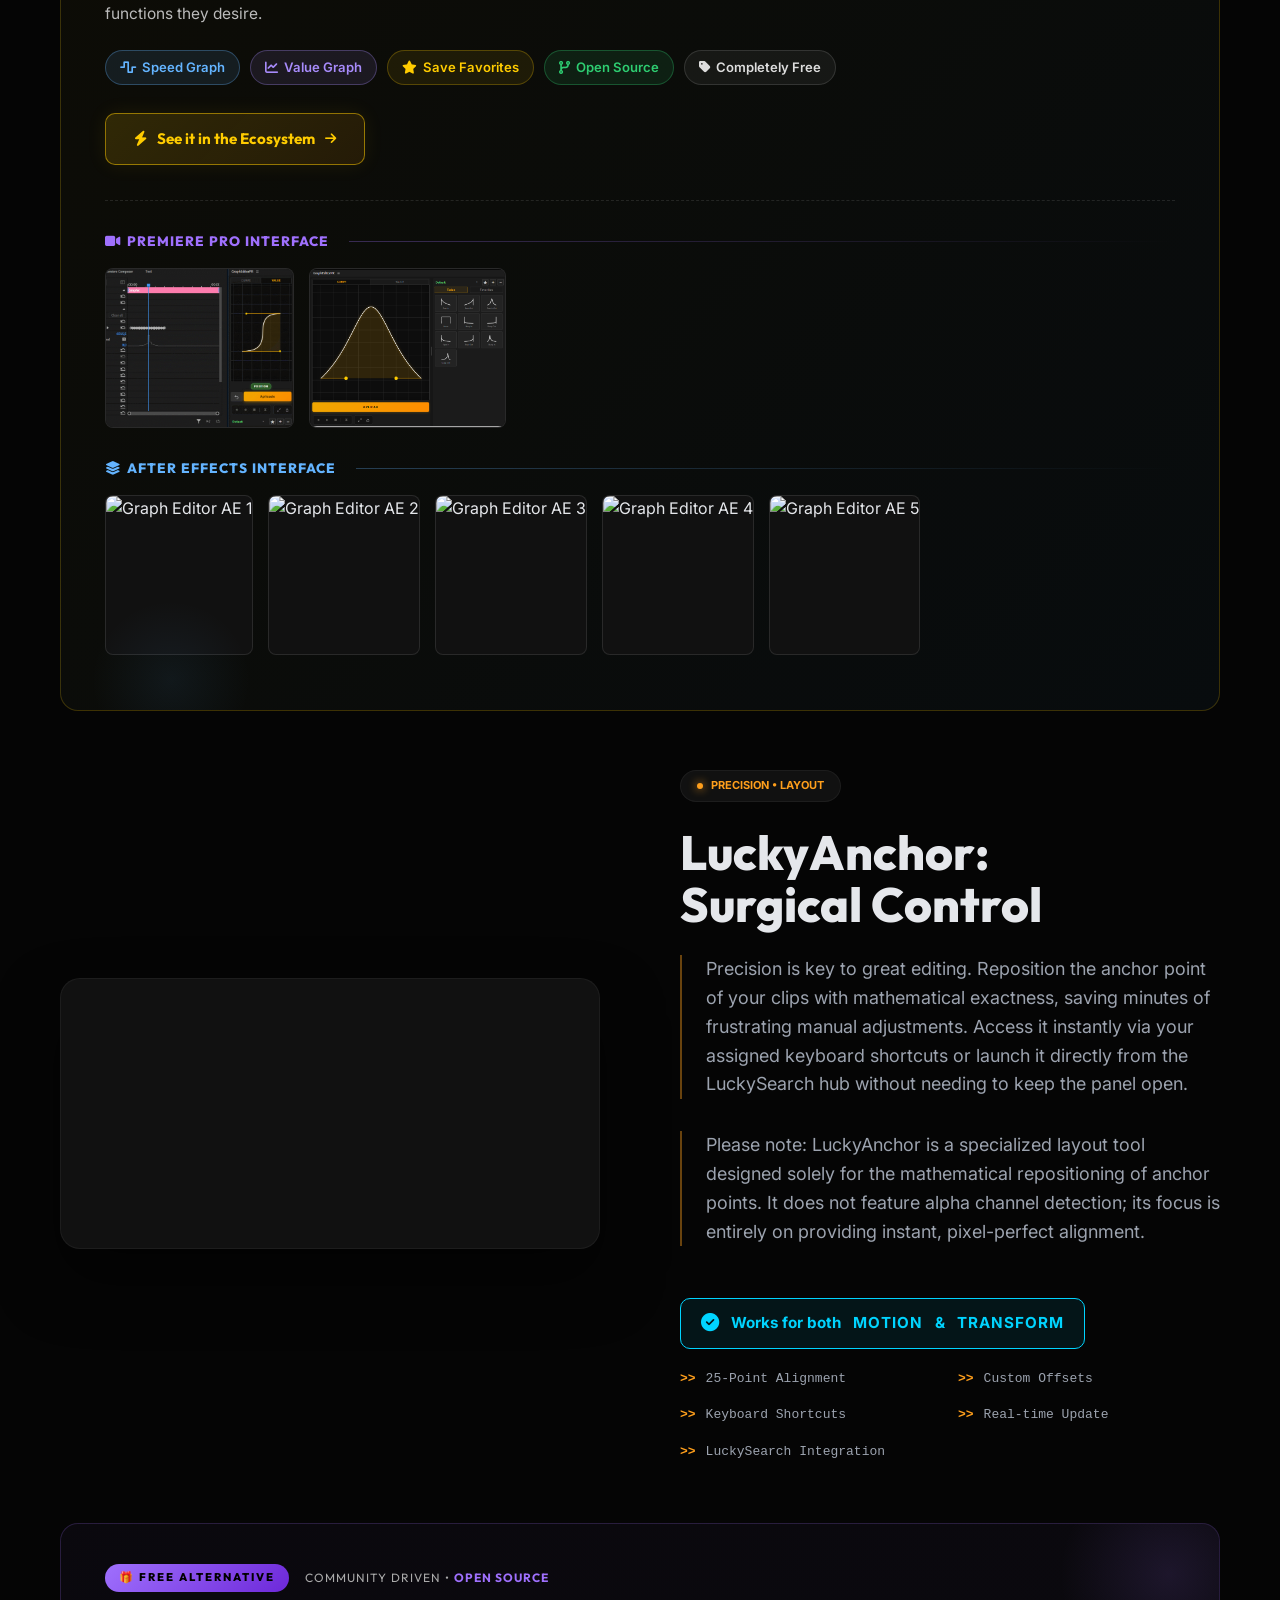
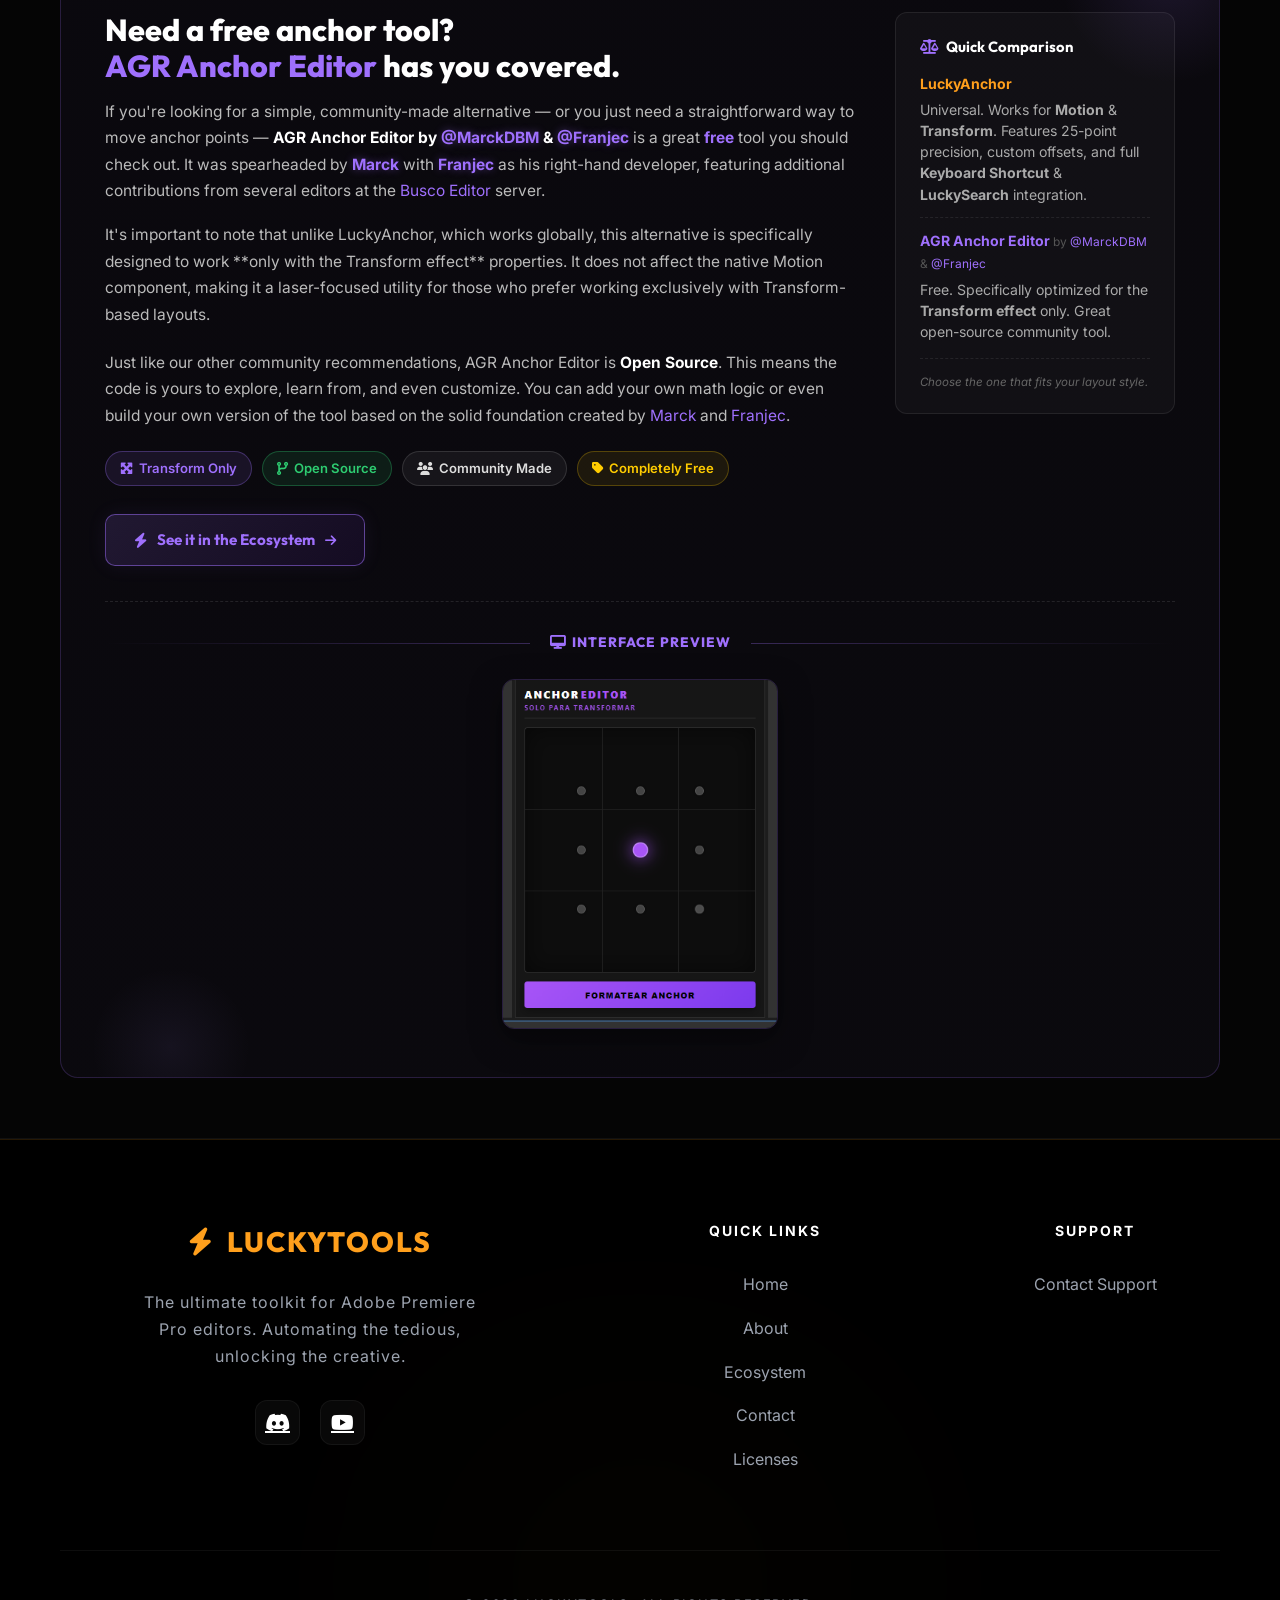
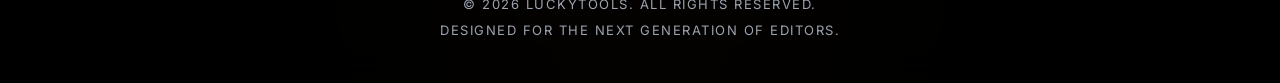
==== commit 17d1345b: "Add files via upload" ====
--- a/index.html
+++ b/index.html
@@ -135,7 +135,7 @@
             line-height: 1.4;
         }
         .req-modal-list li:before {
-            content: "â��¢";
+            content: "\2022";
             color: #ff9900;
             font-size: 1.5em;
             position: absolute;
@@ -276,7 +276,7 @@
                             </div>
                         </a>
                         <h1 translate="no">LuckyTools for <br> <span>Creative <span id="rotatingWord" class="word-rotate">Editors</span></span></h1>
-                        <p>LuckyTools is an all-in-one premium plugin for Adobe Premiere Pro, packing multiple integrated panels designed to automate tedious tasks, streamline your workflow, and let you focus on what really matters: your creativity. Everything is a shortcut away âš¡</p>
+                        <p>LuckyTools is an all-in-one premium plugin for Adobe Premiere Pro, packing multiple integrated panels designed to automate tedious tasks, streamline your workflow, and let you focus on what really matters: your creativity. Everything is a shortcut away &#9889;</p>
                         <div class="hero-actions">
                             <div class="main-actions">
                                 <div class="price-box">
@@ -387,9 +387,7 @@
                         <i class="fas fa-chevron-down"></i>
                     </div>
                     <div class="faq-answer">
-                        <p>Transparency is key: LuckyTools was built from the ground up with AI assistance. While it is an optimized and stable tool, itâ���-�s important to understand that it may not be as polished as software developed by large teams over many years. Because it was created with the help of AI, you might run into some quirks or minor bugs that wouldnâ���-�t be there in massive corporate tools.</p>
+                        <p>Transparency is key: LuckyTools was built from the ground up with AI assistance. While it is an optimized and stable tool, it's important to understand that it may not be as polished as software developed by large teams over many years. Because it was created with the help of AI, you might run into some quirks or minor bugs that wouldn't be there in massive corporate tools.</p>
                         <p>This is an evolving project. Please keep this in mind before purchasing; your support directly funds the ongoing updates and fixes that make these tools better for every editor in the community!</p>
                     </div>
                 </div>
@@ -400,7 +398,7 @@
                         <i class="fas fa-chevron-down"></i>
                     </div>
                     <div class="faq-answer">
-                        <p>It does not intend to. The focus with LuckyTools is to group everyday functions to speed up workflows quickly and easily. Because of this, the tools are straightforward in terms of configuration and depthâ��⬝the goal is to maintain ease of use without overwhelming settings or complex menus.</p>
+                        <p>It does not intend to. The focus with LuckyTools is to group everyday functions to speed up workflows quickly and easily. Because of this, the tools are straightforward in terms of configuration and depth&mdash;the goal is to maintain ease of use without overwhelming settings or complex menus.</p>
                         <p>LuckyTools values the hard work and dedication of the developers behind established tools and does not seek to replace them. Their dedicated plugins are optimized and comprehensive. LuckyTools is a tool developed for editors, by editors, aiming to make the job just a little bit easier. If highly advanced features are required, those specialized alternatives remain the best option.</p>
                         <p><strong>Ultimately, the true vision behind LuckyTools is to act as a unified ecosystem</strong>, where all its panels and tools communicate seamlessly with each other to multiply your efficiency across the entire editing process.</p>
                     </div>
@@ -435,7 +433,7 @@
 
                     <!-- Review 2 -->
                     <div class="review-card">
-                        <p class="review-text">Hemos visto a editores top de la comunidad metiÒ©ndole caÒ±a a LuckyTools para llegar a tiempo a sus entregas. Es una inversiÒ³n que se paga sola si valoras tu tiempo y tu salud mental.</p>
+                        <p class="review-text">Hemos visto a editores top de la comunidad metiéndole caña a LuckyTools para llegar a tiempo a sus entregas. Es una inversión que se paga sola si valoras tu tiempo y tu salud mental.</p>
                         <div class="reviewer-info">
                             <a href="https://x.com/BuscoEditor" target="_blank" class="reviewer-profile-link">
                                 <img src="busco.jpg" alt="Busco Editor" class="avatar">
@@ -453,7 +451,7 @@
 
                     <!-- Review 3 -->
                     <div class="review-card">
-                        <p class="review-text">Se que no tenemos macros aquÒ­ lo cual es medio feo pero ya que, para el laburo diario, me sobra y me basta. El control de keyframes es mil veces mÒ¡s fluido que el de Premiere nativo.</p>
+                        <p class="review-text">Se que no tenemos macros aquí lo cual es medio feo pero ya que, para el laburo diario, me sobra y me basta. El control de keyframes es mil veces más fluido que el de Premiere nativo.</p>
                         <div class="reviewer-info">
                             <a href="https://x.com/Giovanni_0108" target="_blank" class="reviewer-profile-link">
                                 <img src="oury.jpg" alt="Oury Editor" class="avatar">
@@ -471,7 +469,7 @@
 
                     <!-- Review 4 -->
                     <div class="review-card">
-                        <p class="review-text">Lo del Anchor Point es quirÒºrgico, no hay con quÒ© darle. Eso sÒ­, el Unnest estÒ¡ un poco "verde" todavÒ­a y me gustarÒ­a que procesara clips en lote en la v2. Al menos se nota que el proyecto estÒ¡ vivo y escuchan el feedback de los que editamos de verdad.</p>
+                        <p class="review-text">Lo del Anchor Point es quirúrgico, no hay con qué darle. Eso sí, el Unnest está un poco "verde" todavía y me gustaría que procesara clips en lote en la v2. Al menos se nota que el proyecto está vivo y escuchan el feedback de los que editamos de verdad.</p>
                         <div class="reviewer-info">
                             <a href="https://x.com/BlackBullAE" target="_blank" class="reviewer-profile-link">
                                 <img src="blackbull.jpg" alt="BlackBull Designer" class="avatar">
@@ -489,7 +487,7 @@
 
                     <!-- Review 5 -->
                     <div class="review-card">
-                        <p class="review-text">Un cambio total para mi flujo. Es un poco incÒ³modo no tener botÒ³n de deshacer en LuckySearch, pero ya ni modo, el tiempo que ahorro es increÒ­ble. �¡Esperando la v2.0!</p>
+                        <p class="review-text">Un cambio total para mi flujo. Es un poco incómodo no tener botón de deshacer en LuckySearch, pero ya ni modo, el tiempo que ahorro es increíble. &mdash;¡Esperando la v2.0!</p>
                         <div class="reviewer-info">
                             <a href="https://x.com/YermacJ" target="_blank" class="reviewer-profile-link">
                                 <img src="ermac.jpg" alt="Ermac" class="avatar">
@@ -507,7 +505,7 @@
                     
                     <!-- Review 6 -->
                     <div class="review-card">
-                        <p class="review-text">Ta' bueno, ahorra tiempo y "plata", aun le falta refinar varias cosas pero si se sigue actualizando irÒ¡ bien. La personalizaciÒ³n estÒ¡ buena pero estÒ¡ demasiado centrado en ello mÒ¡s que algunas funciones, espero que lleguen mÒ¡s actualizaciones o sino me vuelvo pirata y lo publico gratis a todos</p>
+                        <p class="review-text">Ta' bueno, ahorra tiempo y "plata", aun le falta refinar varias cosas pero si se sigue actualizando irá bien. La personalización está buena pero está demasiado centrado en ello más que algunas funciones, espero que lleguen más actualizaciones o sino me vuelvo pirata y lo publico gratis a todos</p>
                         <div class="reviewer-info">
                             <a href="https://www.youtube.com/@MarckDBM" target="_blank" class="reviewer-profile-link">
                                 <img src="marck.jpg?v=1" alt="Marck" class="avatar">
@@ -545,7 +543,7 @@
 
                     <!-- Review 2 -->
                     <div class="review-card">
-                        <p class="review-text">Hemos visto a editores top de la comunidad metiÒ©ndole caÒ±a a LuckyTools para llegar a tiempo a sus entregas. Es una inversiÒ³n que se paga sola si valoras tu tiempo y tu salud mental.</p>
+                        <p class="review-text">Hemos visto a editores top de la comunidad metiéndole caña a LuckyTools para llegar a tiempo a sus entregas. Es una inversión que se paga sola si valoras tu tiempo y tu salud mental.</p>
                         <div class="reviewer-info">
                             <a href="https://x.com/BuscoEditor" target="_blank" class="reviewer-profile-link">
                                 <img src="busco.jpg" alt="Busco Editor" class="avatar">
@@ -563,7 +561,7 @@
 
                     <!-- Review 3 -->
                     <div class="review-card">
-                        <p class="review-text">Se que no tenemos macros aquÒ­ lo cual es medio feo pero ya que, para el laburo diario, me sobra y me basta. El control de keyframes es mil veces mÒ¡s fluido que el de Premiere nativo.</p>
+                        <p class="review-text">Se que no tenemos macros aquí lo cual es medio feo pero ya que, para el laburo diario, me sobra y me basta. El control de keyframes es mil veces más fluido que el de Premiere nativo.</p>
                         <div class="reviewer-info">
                             <a href="https://x.com/Giovanni_0108" target="_blank" class="reviewer-profile-link">
                                 <img src="oury.jpg" alt="Oury Editor" class="avatar">
@@ -581,7 +579,7 @@
 
                     <!-- Review 4 -->
                     <div class="review-card">
-                        <p class="review-text">Lo del Anchor Point es quirÒºrgico, no hay con quÒ© darle. Eso sÒ­, el Unnest estÒ¡ un poco "verde" todavÒ­a y me gustarÒ­a que procesara clips en lote en la v2. Al menos se nota que el proyecto estÒ¡ vivo y escuchan el feedback de los que editamos de verdad.</p>
+                        <p class="review-text">Lo del Anchor Point es quirúrgico, no hay con qué darle. Eso sí, el Unnest está un poco "verde" todavía y me gustaría que procesara clips en lote en la v2. Al menos se nota que el proyecto está vivo y escuchan el feedback de los que editamos de verdad.</p>
                         <div class="reviewer-info">
                             <a href="https://x.com/BlackBullAE" target="_blank" class="reviewer-profile-link">
                                 <img src="blackbull.jpg" alt="BlackBull Designer" class="avatar">
@@ -599,7 +597,7 @@
 
                     <!-- Review 5 -->
                     <div class="review-card">
-                        <p class="review-text">Un cambio total para mi flujo. Es un poco incÒ³modo no tener botÒ³n de deshacer en LuckySearch, pero ya ni modo, el tiempo que ahorro es increÒ­ble. �¡Esperando la v2.0!</p>
+                        <p class="review-text">Un cambio total para mi flujo. Es un poco incómodo no tener botón de deshacer en LuckySearch, pero ya ni modo, el tiempo que ahorro es increíble. &mdash;¡Esperando la v2.0!</p>
                         <div class="reviewer-info">
                             <a href="https://x.com/YermacJ" target="_blank" class="reviewer-profile-link">
                                 <img src="ermac.jpg" alt="Ermac" class="avatar">
@@ -617,7 +615,7 @@
 
                     <!-- Review 6 -->
                     <div class="review-card">
-                        <p class="review-text">Ta' bueno, ahorra tiempo y "plata", aun le falta refinar varias cosas pero si se sigue actualizando irÒ¡ bien. La personalizaciÒ³n estÒ¡ buena pero estÒ¡ demasiado centrado en ello mÒ¡s que algunas funciones, espero que lleguen mÒ¡s actualizaciones o sino me vuelvo pirata y lo publico gratis a todos</p>
+                        <p class="review-text">Ta' bueno, ahorra tiempo y "plata", aun le falta refinar varias cosas pero si se sigue actualizando irá bien. La personalización está buena pero está demasiado centrado en ello más que algunas funciones, espero que lleguen más actualizaciones o sino me vuelvo pirata y lo publico gratis a todos</p>
                         <div class="reviewer-info">
                             <a href="https://www.youtube.com/@MarckDBM" target="_blank" class="reviewer-profile-link">
                                 <img src="marck.jpg?v=1" alt="Marck" class="avatar">
@@ -738,7 +736,7 @@
                 <div class="feature-content reveal reveal-right">
                     <div class="feature-badge">
                         <div class="dot"></div>
-                        <span>Workflow â��¢ Speed</span>
+                        <span>Workflow &bull; Speed</span>
                     </div>
                     <h3>LuckySearch: <br>Your Central Hub</h3>
                     <p>Access everything from one place. Find tools, effects, presets, and more instantly. LuckySearch appears and disappears on demand, keeping your workspace clean and fully connected to all your shortcuts.</p>
@@ -766,7 +764,7 @@
                 <div class="feature-content reveal reveal-left">
                     <div class="feature-badge">
                         <div class="dot"></div>
-                        <span>Control â��¢ Power</span>
+                        <span>Control &bull; Power</span>
                     </div>
                     <h3>LuckyShortcuts: <br>Turbo Hotkeys</h3>
                     <p>Assign individual actions inside LuckyTools directly to your keyboard. Move faster with zero latency when applying presets, transitions, or effects to your clips.</p>
@@ -787,11 +785,11 @@
                 <div class="feature-content reveal reveal-right">
                     <div class="feature-badge">
                         <div class="dot"></div>
-                        <span>Assets â��¢ Management</span>
+                        <span>Assets &bull; Management</span>
                     </div>
                     <h3>LuckyOrganize: <br>Structure Folders</h3>
                     <p>Keep your project bins perfectly organized. Instantly generate folder structures or auto-sort your media and sequences based on predefined logical patterns.</p>
-                    <p>Please note: LuckyOrganize exclusively manages items within your Premiere Project panel; it does not move external files on your hard drive, nor does it import media directly into your timeline. The configuration is intentionally basicâ��⬝just set a folder, name, color, and text filter. No overwhelming settings or complex menus, just a straightforward organizer designed to make your workspace look and feel beautifully structured.</p>
+                    <p>Please note: LuckyOrganize exclusively manages items within your Premiere Project panel; it does not move external files on your hard drive, nor does it import media directly into your timeline. The configuration is intentionally basic&mdash;just set a folder, name, color, and text filter. No overwhelming settings or complex menus, just a straightforward organizer designed to make your workspace look and feel beautifully structured.</p>
 
 
                 </div>
@@ -809,10 +807,10 @@
                 <div class="feature-content reveal reveal-left">
                     <div class="feature-badge">
                         <div class="dot"></div>
-                        <span>Focus â��¢ Speed</span>
+                        <span>Focus &bull; Speed</span>
                     </div>
                     <h3>LuckyZoom: <br>Surgical Framing</h3>
-                    <p>Revolutionize your framing with dynamic zooms that allow you to define custom start and end points for any shot. Whether you need a smooth zoom-in, a strategic zoom-out, or a point-A-to-B shift, LuckyZoom delivers perfect results every timeâ��⬝including dynamic static framing.</p>
+                    <p>Revolutionize your framing with dynamic zooms that allow you to define custom start and end points for any shot. Whether you need a smooth zoom-in, a strategic zoom-out, or a point-A-to-B shift, LuckyZoom delivers perfect results every time&mdash;including dynamic static framing.</p>
                     <p>The panel is powered by the ultimate <strong>Grow</strong> mode, an advanced engine that integrates directly with native Premiere handles and curves to deliver world-class easing and unparalleled surgical precision. A secondary <strong>Transform</strong> mode is also included for basic adjustments.</p>
                     <p>Navigate your workspace with a familiar, intuitive preview interface. Use your mouse scroll wheel to zoom exactly where you're pointing, just like the native Premiere Pro experience, making precision adjustments and frame inspection faster and more natural than ever.</p>
 
@@ -831,7 +829,7 @@
                 <div class="feature-content reveal reveal-right">
                     <div class="feature-badge">
                         <div class="dot"></div>
-                        <span>Editing â��¢ Speed</span>
+                        <span>Editing &bull; Speed</span>
                     </div>
                     <h3>LuckyCut: <br>Rapid Splicing</h3>
                     <p>Our dB-based silence detection is lightyears faster than transcription-based tools. Cut hours of silence in seconds without the heavy CPU overhead of AI-transcription, keeping your timeline fluid and lightweight.</p>
@@ -852,7 +850,7 @@
                 <div class="feature-content reveal reveal-left">
                     <div class="feature-badge">
                         <div class="dot"></div>
-                        <span>Audio â��¢ Multicam</span>
+                        <span>Audio &bull; Multicam</span>
                     </div>
                     <h3>LuckyPod: <br>Multicam Switcher</h3>
                     <p>Automate your podcast and interview edits. LuckyPod analyzes audio signals to automatically cut and switch between cameras, generating a complete multicam assembly in a single click.</p>
@@ -875,7 +873,7 @@
                 <div class="feature-content reveal reveal-right">
                     <div class="feature-badge">
                         <div class="dot"></div>
-                        <span>Workflow â��¢ Organization</span>
+                        <span>Workflow &bull; Organization</span>
                     </div>
                     <h3>LuckyNotes: <br>Intelligent Timeline</h3>
                     <p>Keep your workflow organized in Premiere. LuckyNotes integrates a visual task system right in your editing panel so you never miss an important adjustment. Enjoy extensive text customization and the ability to seamlessly copy and paste images directly into your notes.</p>
@@ -894,23 +892,19 @@
             <div class="feature-row reverse">
                 <div class="feature-visual reveal reveal-right">
                     <video autoplay loop muted playsinline class="feature-image">
-                        <source src="luckycurves.mp4" type="video/mp4">
-                        Your browser does not support the video tag.
-                    </video>
-                </div>
-                <div class="feature-content reveal reveal-left">
-                    <div class="feature-badge">
-                        <div class="dot"></div>
-                        <span>Animation ⬢ Precision</span>
-                    </div>
-                    <h3>LuckyCurves: <br>Perfect Dynamics</h3>
-                    <p>Take absolute control over your animation dynamics. Please note that LuckyCurves serves a highly specific purpose: applying curves, clearing curves, and creating custom profiles. There are no other complex options�-it is a laser-focused tool designed purely to achieve smooth animations.</p>
-
-
-                </div>
-            </div>
-
+                        <source src="luckycurves.mp4" type="video/mp4">
+                        Your browser does not support the video tag.
+                    </video>
+                </div>
+                <div class="feature-content reveal reveal-left">
+                    <div class="feature-badge">
+                        <div class="dot"></div>
+                        <span>Animation • Precision</span>
+                    </div>
+                    <h3>LuckyCurves: <br>Perfect Dynamics</h3>
+                    <p>Take absolute control over your animation dynamics. Please note that LuckyCurves serves a highly specific purpose: applying curves, clearing curves, and creating custom profiles. There are no other complex options—it is a laser-focused tool designed purely to achieve smooth animations.</p>
+                </div>
+            </div>
             <!-- FREE CURVES CALLOUT -->
             <div class="free-curves-callout reveal reveal-up" style="
                 margin: 0 0 60px 0;
@@ -950,7 +944,7 @@
                         border-radius: 30px;
                         white-space: nowrap;
                         font-family: 'Outfit', sans-serif;
-                    ">ðŸŽ FREE ALTERNATIVE</div>
+                    ">&#127873; FREE ALTERNATIVE</div>
                     <div style="
                         font-size: 0.75em;
                         color: #aaa;
@@ -972,12 +966,12 @@
                             line-height: 1.2;
                         ">Want free curves? <br><span style="color: #ffcc00;">Graph Editor</span> has you covered.</h3>
                         <p style="color: #bbb; line-height: 1.7; margin: 0 0 18px 0; font-size: 0.97em;">
-                            If you're not ready to invest in LuckyCurves yet �- or you work in <strong style="color: white;">After Effects</strong> �+                            If you're not ready to invest in LuckyCurves yet &mdash;+ or you work in <strong style="color: white;">After Effects</strong> &mdash;  <strong style="color: white;">Graph Editor by <a href="https://animateoo.github.io/tools/" target="_blank" style="color: #a78bfa; text-decoration: none; text-shadow: 0 0 8px rgba(167, 139, 250, 0.4);">@Animateo</a></strong> is a completely <strong style="color: #ffcc00;">free</strong> extension you should know about. It's available for both Premiere Pro and After Effects, and it's surprisingly powerful.
                         </p>
                         <p style="color: #bbb; line-height: 1.7; margin: 0 0 22px 0; font-size: 0.97em;">
-                            In fact, in terms of curve <em>types</em>, it's even more configurable than LuckyCurves: it offers <strong style="color: white;">two graph modes</strong> �+                            In fact, in terms of curve <em>types</em>, it's even more configurable than LuckyCurves: it offers <strong style="color: white;">two graph modes</strong> &mdash;  a <strong style="color: #64b4ff;">Speed Graph</strong> (the classic ease-in/ease-out style, similar to what you'd expect in Premiere) and a <strong style="color: #a78bfa;">Value Graph</strong> (like After Effects' traditional graph editor, letting you push values beyond their natural range for more expressive motion). On top of that, you can save your own curves and build a favorites library.
                         </p>
                         <p style="color: #bbb; line-height: 1.7; margin: 0 0 15px 0; font-size: 0.97em;">
@@ -1105,7 +1099,7 @@
                 <div class="feature-content reveal reveal-right">
                     <div class="feature-badge">
                         <div class="dot"></div>
-                        <span>Precision â��¢ Layout</span>
+                        <span>Precision &bull; Layout</span>
                     </div>
                     <h3>LuckyAnchor: <br>Surgical Control</h3>
                     <p>Precision is key to great editing. Reposition the anchor point of your clips with mathematical exactness, saving minutes of frustrating manual adjustments. Access it instantly via your assigned keyboard shortcuts or launch it directly from the LuckySearch hub without needing to keep the panel open.</p>
@@ -1166,14 +1160,14 @@
                         border-radius: 30px;
                         white-space: nowrap;
                         font-family: 'Outfit', sans-serif;
-                    ">ðŸŽ FREE ALTERNATIVE</div>
+                    ">&#127873; FREE ALTERNATIVE</div>
                     <div style="
                         font-size: 0.75em;
                         color: #aaa;
                         letter-spacing: 1px;
                         text-transform: uppercase;
                         font-family: 'Outfit', sans-serif;
-                    ">Community Driven â��¢ <strong style="color:#9f70fd;">Open Source</strong></div>
+                    ">Community Driven &bull; <strong style="color:#9f70fd;">Open Source</strong></div>
                 </div>
 
                 <!-- Main content -->
@@ -1188,7 +1182,7 @@
                             line-height: 1.2;
                         ">Need a free anchor tool? <br><span style="color: #9f70fd;">AGR Anchor Editor</span> has you covered.</h3>
                         <p style="color: #bbb; line-height: 1.7; margin: 0 0 18px 0; font-size: 0.97em;">
-                            If you're looking for a simple, community-made alternative â��⬝ or you just need a straightforward way to move anchor points â��⬝ <strong style="color: white;">AGR Anchor Editor by <a href="https://www.youtube.com/@MarckDBM" target="_blank" style="color: #9f70fd; text-decoration: none; text-shadow: 0 0 8px rgba(159, 112, 253, 0.4);">@MarckDBM</a> & <a href="https://ytjobs.co/talent/profile/322597" target="_blank" style="color: #9f70fd; text-decoration: none; text-shadow: 0 0 8px rgba(159, 112, 253, 0.4);">@Franjec</a></strong> is a great <strong style="color: #9f70fd;">free</strong> tool you should check out. It was spearheaded by <a href="https://www.youtube.com/@MarckDBM" target="_blank" style="color: #9f70fd; text-decoration: none; text-shadow: 0 0 8px rgba(159, 112, 253, 0.4); font-weight: bold;">Marck</a> with <a href="https://ytjobs.co/talent/profile/322597" target="_blank" style="color: #9f70fd; text-decoration: none; text-shadow: 0 0 8px rgba(159, 112, 253, 0.4); font-weight: bold;">Franjec</a> as his right-hand developer, featuring additional contributions from several editors at the <a href="https://discord.gg/hEa7TpDhGP" target="_blank" style="color: #9f70fd; text-decoration: none;">Busco Editor</a> server.
+                            If you're looking for a simple, community-made alternative &mdash; or you just need a straightforward way to move anchor points &mdash; <strong style="color: white;">AGR Anchor Editor by <a href="https://www.youtube.com/@MarckDBM" target="_blank" style="color: #9f70fd; text-decoration: none; text-shadow: 0 0 8px rgba(159, 112, 253, 0.4);">@MarckDBM</a> & <a href="https://ytjobs.co/talent/profile/322597" target="_blank" style="color: #9f70fd; text-decoration: none; text-shadow: 0 0 8px rgba(159, 112, 253, 0.4);">@Franjec</a></strong> is a great <strong style="color: #9f70fd;">free</strong> tool you should check out. It was spearheaded by <a href="https://www.youtube.com/@MarckDBM" target="_blank" style="color: #9f70fd; text-decoration: none; text-shadow: 0 0 8px rgba(159, 112, 253, 0.4); font-weight: bold;">Marck</a> with <a href="https://ytjobs.co/talent/profile/322597" target="_blank" style="color: #9f70fd; text-decoration: none; text-shadow: 0 0 8px rgba(159, 112, 253, 0.4); font-weight: bold;">Franjec</a> as his right-hand developer, featuring additional contributions from several editors at the <a href="https://discord.gg/hEa7TpDhGP" target="_blank" style="color: #9f70fd; text-decoration: none;">Busco Editor</a> server.
                         </p>
                         <p style="color: #bbb; line-height: 1.7; margin: 0 0 22px 0; font-size: 0.97em;">
                             It's important to note that unlike LuckyAnchor, which works globally, this alternative is specifically designed to work **only with the Transform effect** properties. It does not affect the native Motion component, making it a laser-focused utility for those who prefer working exclusively with Transform-based layouts.
